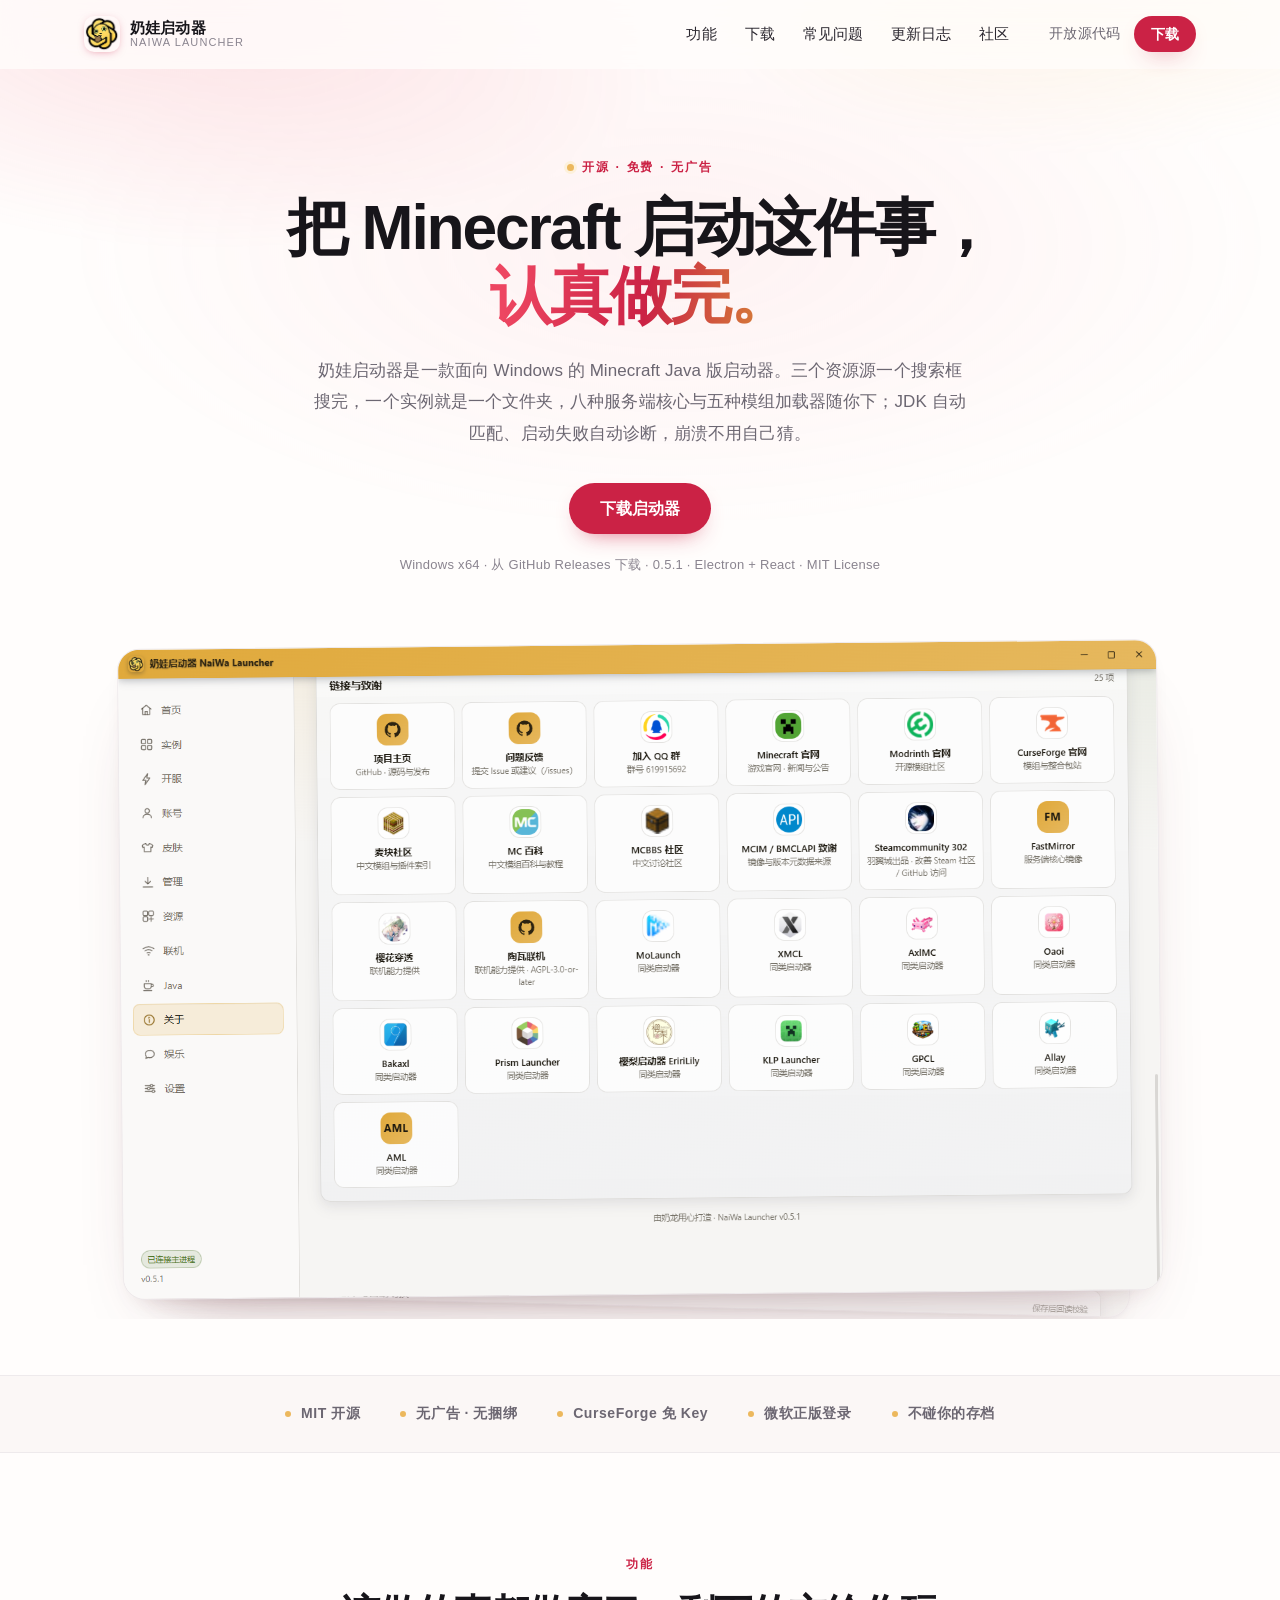
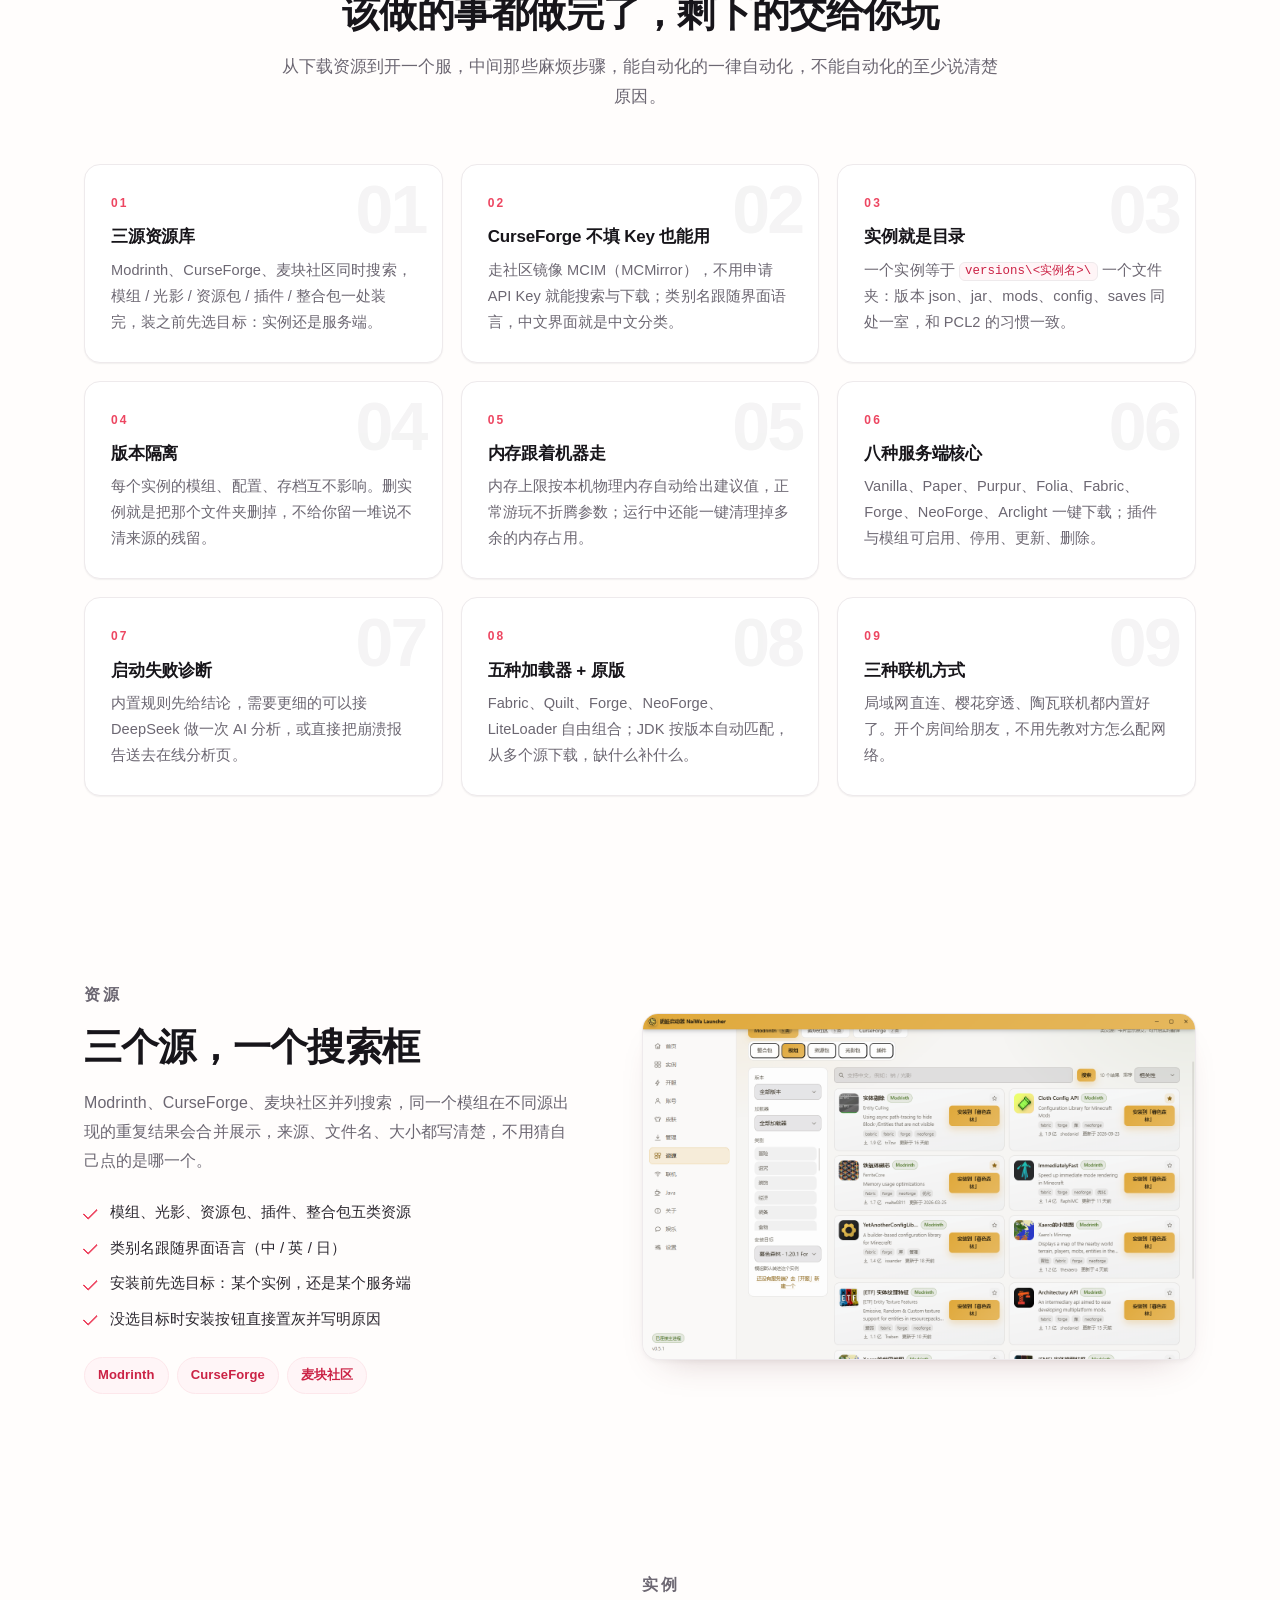
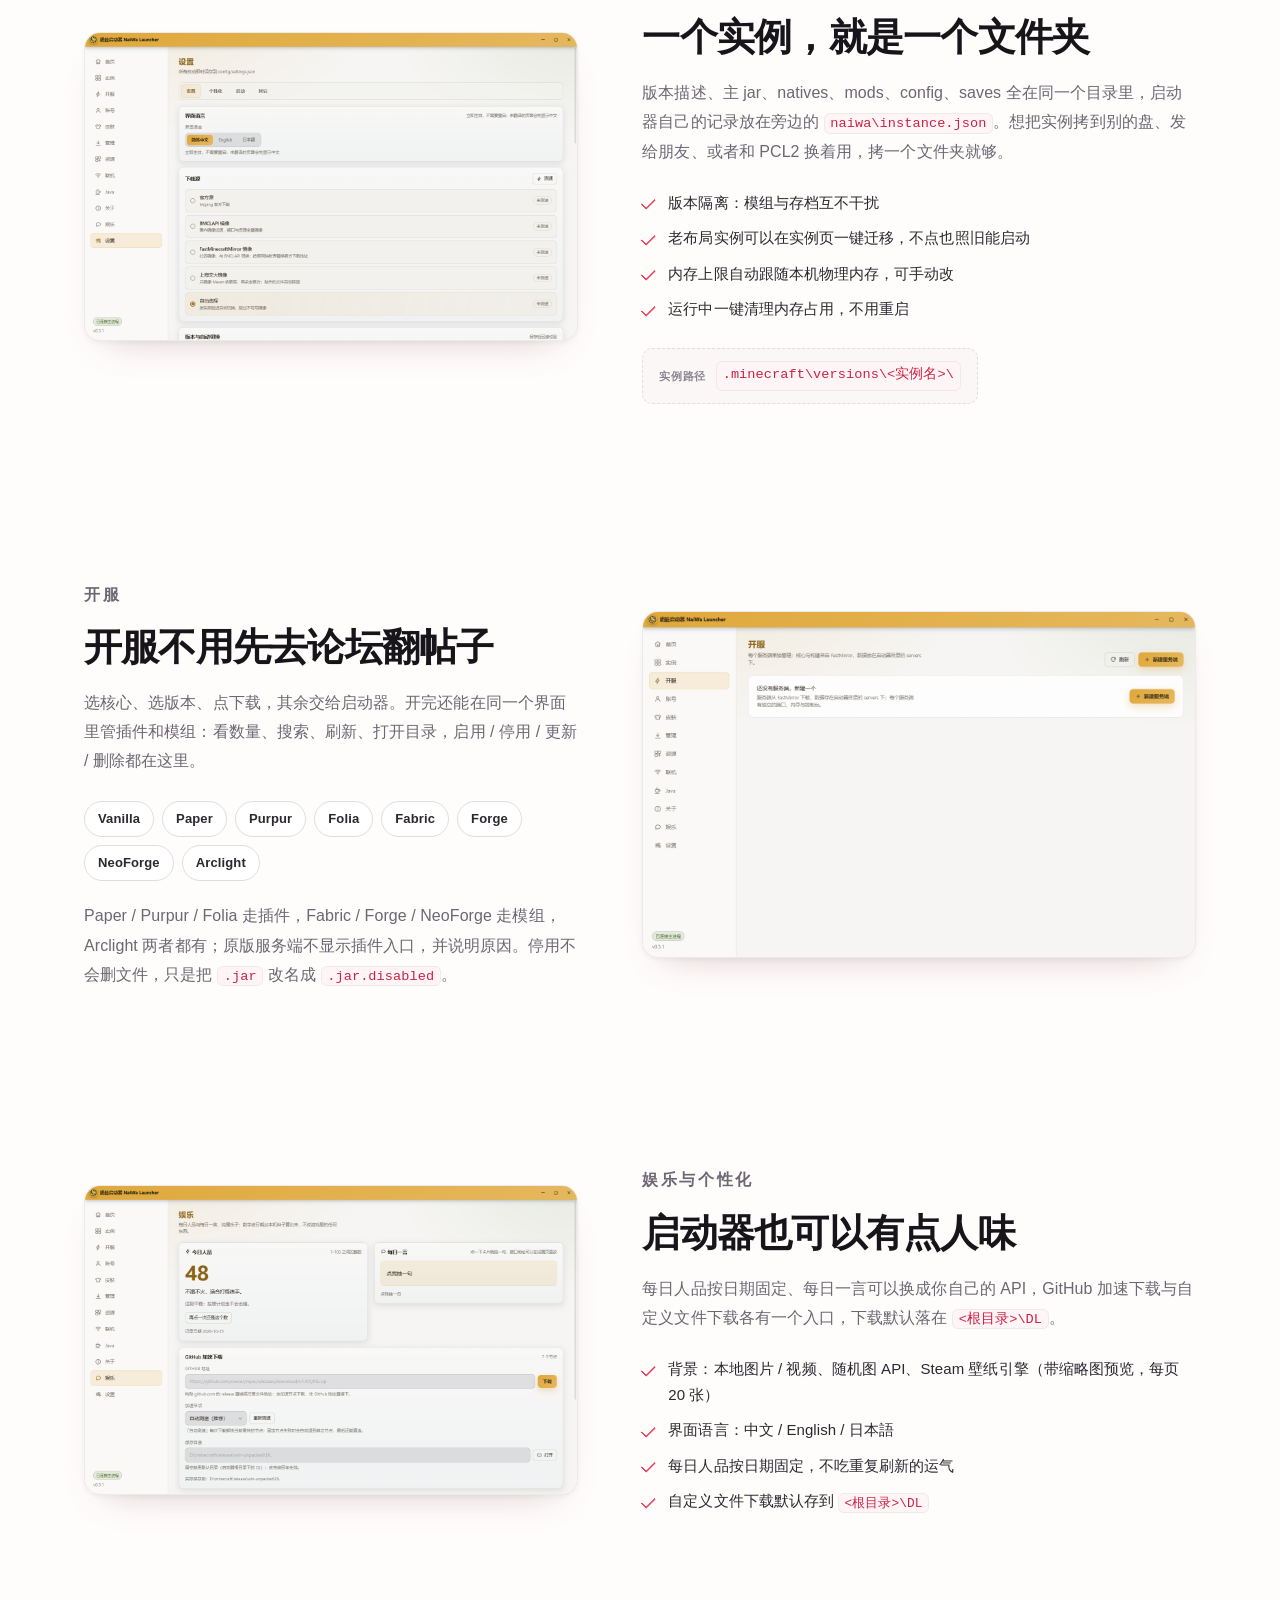
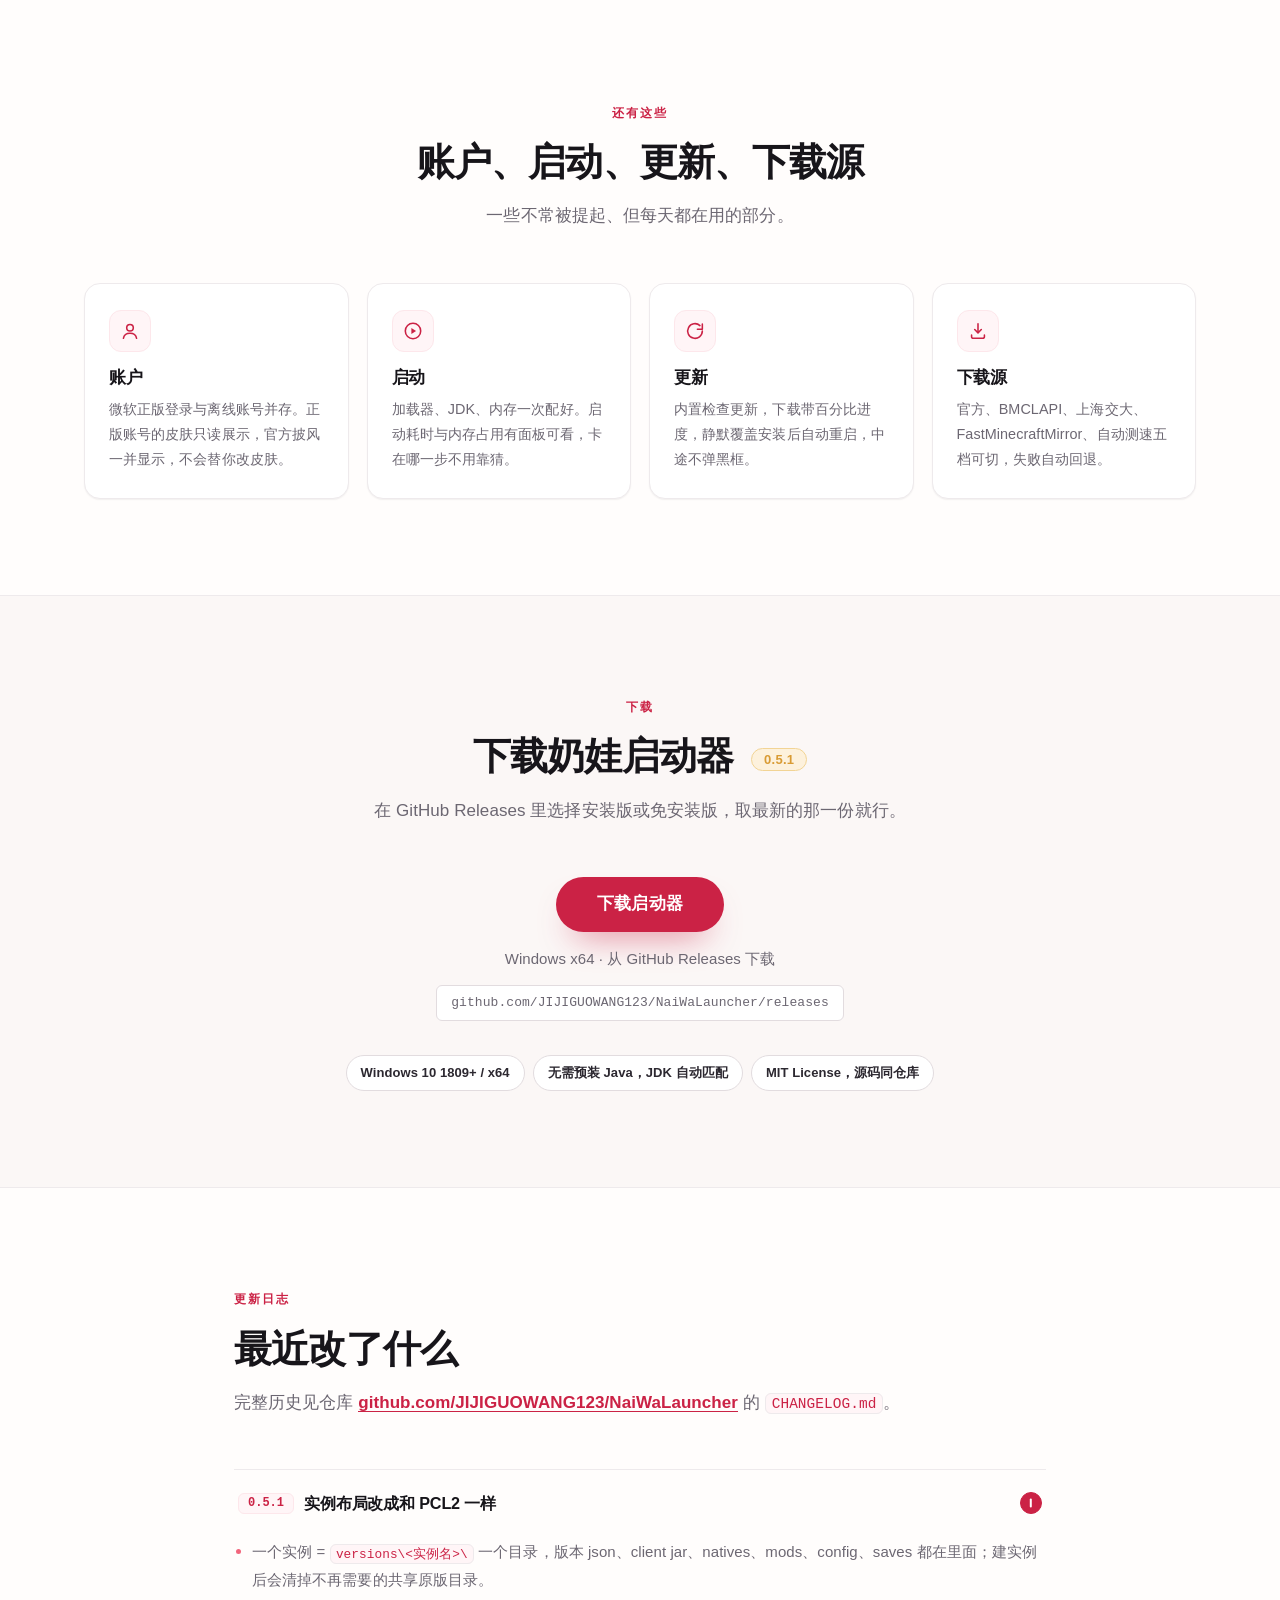
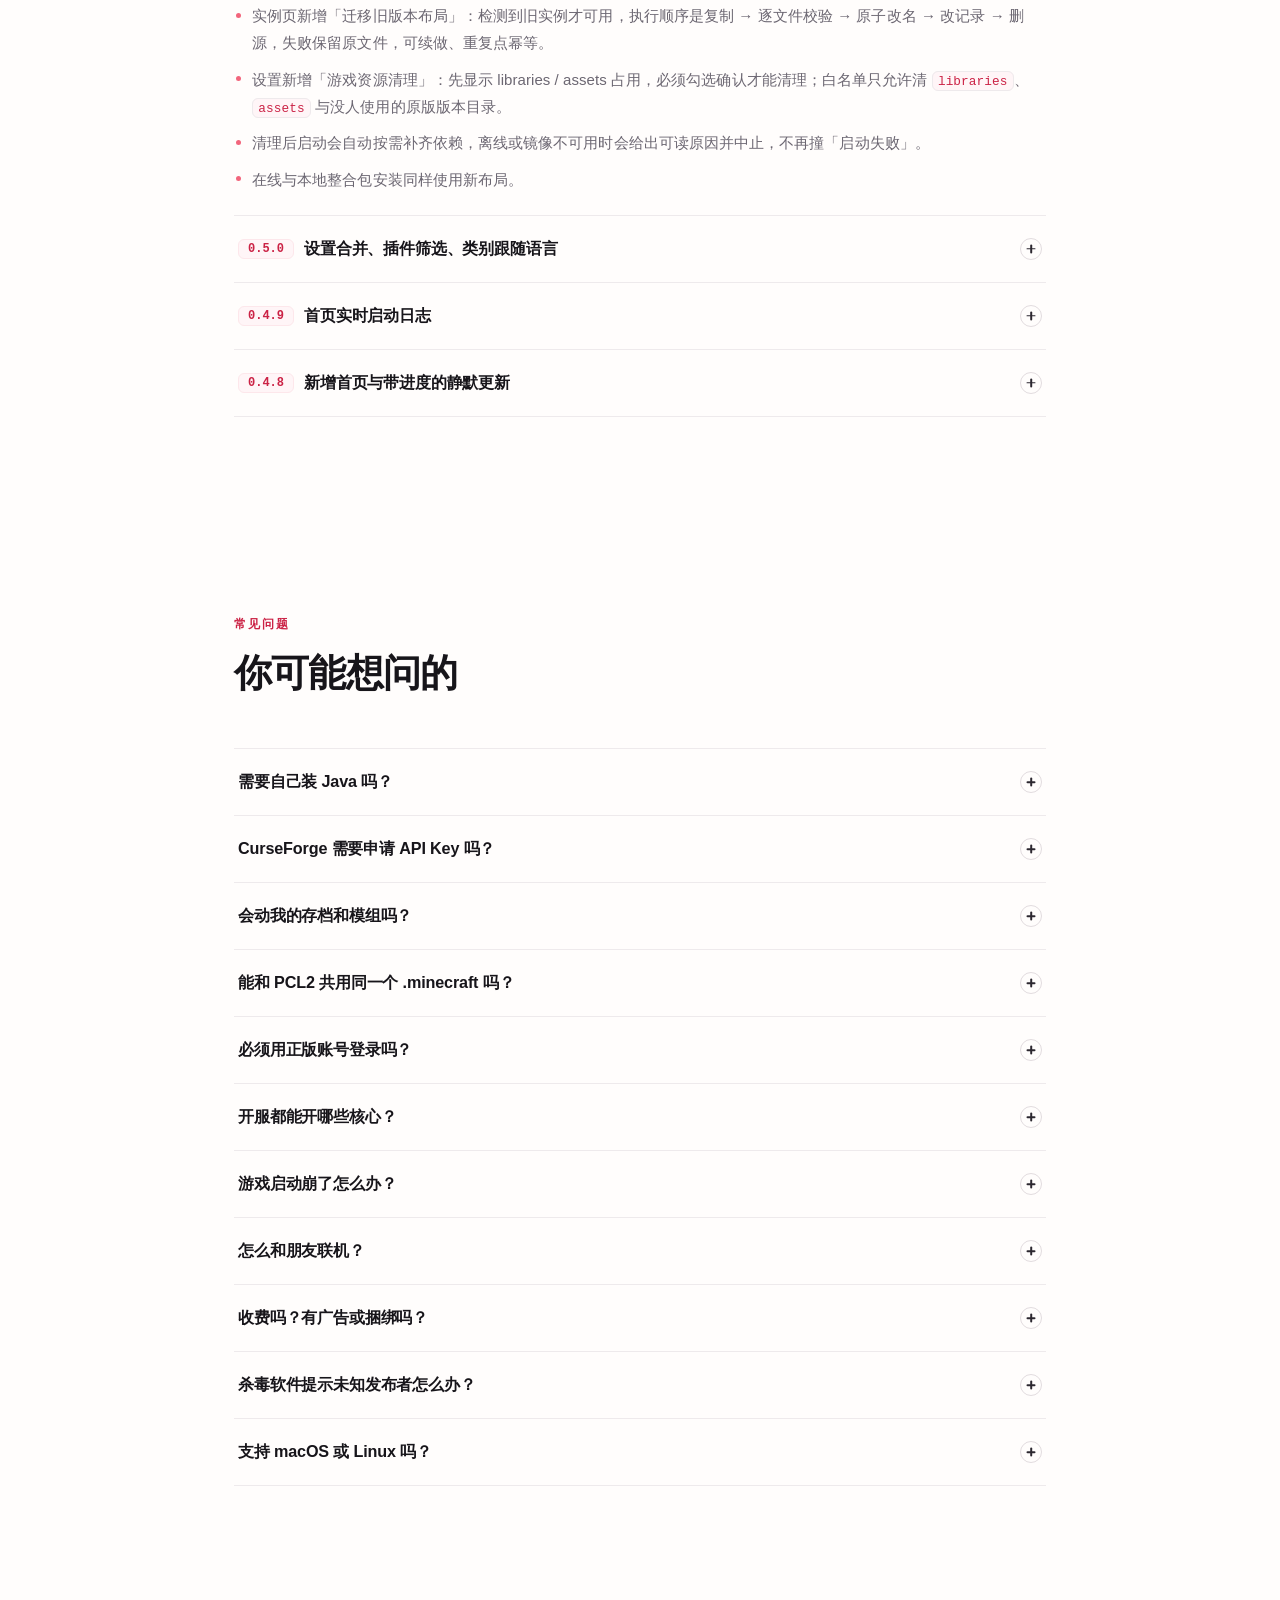
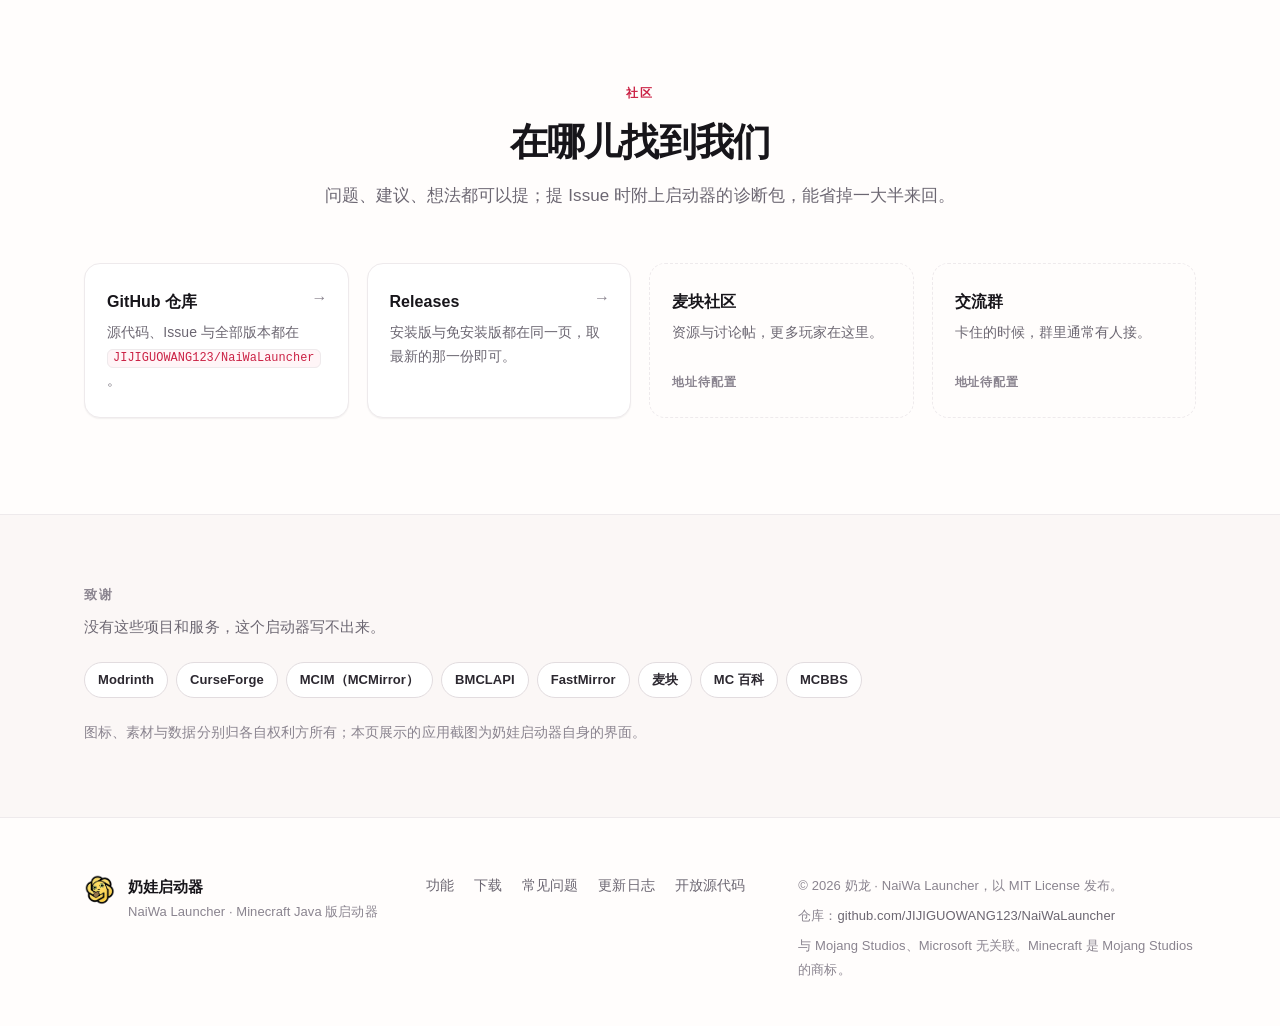
==== index.html @ df64f3d7 "0.1" ====
<!DOCTYPE html>
<html lang="zh-CN">
<head>
<meta charset="utf-8" />
<meta name="viewport" content="width=device-width, initial-scale=1" />
<title>奶娃启动器 NaiWa Launcher — 免费开源的 Minecraft Java 版启动器</title>
<meta name="description" content="奶娃启动器（NaiWa Launcher）是一款免费、开源、无广告的 Windows Minecraft Java 版启动器：Modrinth / CurseForge / 麦块三源资源、实例即目录、八种服务端核心、五种模组加载器、JDK 自动匹配与启动失败诊断。" />
<meta name="author" content="奶龙" />
<meta name="theme-color" content="#ed4661" />
<meta name="color-scheme" content="light dark" />
<!-- 内容安全策略：本站不发外部请求。若启用 Google Fonts 那一行，需把 fonts.googleapis.com / fonts.gstatic.com 加进 style-src 与 font-src。 -->
<meta http-equiv="Content-Security-Policy" content="default-src 'self'; base-uri 'none'; img-src 'self' data:; style-src 'self' 'unsafe-inline'; script-src 'self'; font-src 'self'; connect-src 'self'; form-action 'none'" />
<link rel="icon" type="image/png" href="assets/img/logo.png" />
<link rel="apple-touch-icon" href="assets/img/logo.png" />

<meta property="og:type" content="website" />
<meta property="og:locale" content="zh_CN" />
<meta property="og:site_name" content="奶娃启动器 NaiWa Launcher" />
<meta property="og:title" content="奶娃启动器 NaiWa Launcher — 免费开源的 Minecraft Java 版启动器" />
<meta property="og:description" content="三源资源库、实例即目录、八种服务端核心、五种模组加载器、JDK 自动匹配与启动失败诊断。免费、开源、无广告。" />
<meta property="og:image" content="assets/img/home.png" />
<meta property="og:image:width" content="1440" />
<meta property="og:image:height" content="900" />
<meta property="og:image:alt" content="奶娃启动器首页截图" />
<meta name="twitter:card" content="summary_large_image" />
<meta name="twitter:title" content="奶娃启动器 NaiWa Launcher" />
<meta name="twitter:description" content="免费、开源、无广告的 Minecraft Java 版启动器。" />
<meta name="twitter:image" content="assets/img/home.png" />

<!-- 字体：默认走系统字体栈，离线也能正常显示。
     如果希望使用 Google Fonts 的 Inter，取消下面一行的注释即可（网络不通时会自动回退到系统栈）。 -->
<!-- <link rel="stylesheet" href="https://fonts.googleapis.com/css2?family=Inter:wght@400;500;600;700;800&display=swap" /> -->
<link rel="stylesheet" href="assets/css/style.css" />
</head>
<body>
<a class="skip-link" href="#main">跳到主要内容</a>

<header class="site-header" id="site-header">
  <div class="container header-inner">
    <a class="brand" href="#top" aria-label="奶娃启动器，回到页面顶部">
      <img class="brand-logo" src="assets/img/logo.png" alt="" width="36" height="36" />
      <span class="brand-name">奶娃启动器<em>NaiWa Launcher</em></span>
    </a>

    <nav class="nav" id="primary-nav" aria-label="主导航">
      <ul class="nav-list">
        <li><a href="#features">功能</a></li>
        <li><a href="#download">下载</a></li>
        <li><a href="#faq">常见问题</a></li>
        <li><a href="#changelog">更新日志</a></li>
        <li><a href="#community">社区</a></li>
      </ul>
      <div class="nav-actions">
        <a class="nav-source" data-dl="repo" data-dl-keep-label href="#" rel="noopener">开放源代码</a>
        <a class="btn btn-primary btn-sm" href="https://github.com/JIJIGUOWANG123/NaiWaLauncher/releases" target="_blank" rel="noopener noreferrer" data-dl="source" data-dl-text>下载</a>
      </div>
    </nav>

    <button class="nav-toggle" id="nav-toggle" type="button" aria-expanded="false" aria-controls="primary-nav" aria-label="打开菜单">
      <span class="nav-toggle-bar" aria-hidden="true"></span>
      <span class="nav-toggle-bar" aria-hidden="true"></span>
      <span class="nav-toggle-bar" aria-hidden="true"></span>
    </button>
  </div>
</header>

<main id="main">
  <section class="hero" id="top">
    <div class="hero-glow" aria-hidden="true"></div>
    <div class="container hero-inner">
      <p class="eyebrow"><span class="dot" aria-hidden="true"></span>开源 · 免费 · 无广告</p>
      <h1>把 Minecraft 启动这件事，<br /><em>认真做完。</em></h1>
      <p class="lead">奶娃启动器是一款面向 Windows 的 Minecraft Java 版启动器。三个资源源一个搜索框搜完，一个实例就是一个文件夹，八种服务端核心与五种模组加载器随你下；JDK 自动匹配、启动失败自动诊断，崩溃不用自己猜。</p>
      <div class="hero-actions">
        <a class="btn btn-primary btn-lg" href="https://github.com/JIJIGUOWANG123/NaiWaLauncher/releases" target="_blank" rel="noopener noreferrer" data-dl="source" data-dl-text>下载启动器</a>
      </div>
      <p class="hero-meta">Windows x64 · 从 GitHub Releases 下载 · <span data-version>0.5.1</span> · Electron + React · MIT License</p>

      <div class="hero-shot">
        <div class="shot-stack">
          <img class="shot shot-back" src="assets/img/settings.png" alt="设置页预览：下载源、内存与 JDK 配置" width="1440" height="900" decoding="async" />
          <img class="shot shot-front" src="assets/img/home.png" alt="奶娃启动器首页：实例卡片、开始游戏按钮、最近游玩、实时启动日志与三张统计卡" width="1440" height="900" fetchpriority="high" decoding="async" />
        </div>
      </div>
    </div>
  </section>

  <section class="strip" aria-label="产品要点">
    <ul class="container strip-list">
      <li>MIT 开源</li>
      <li>无广告 · 无捆绑</li>
      <li>CurseForge 免 Key</li>
      <li>微软正版登录</li>
      <li>不碰你的存档</li>
    </ul>
  </section>

  <section class="section" id="features">
    <div class="container">
      <header class="section-head">
        <p class="eyebrow">功能</p>
        <h2>该做的事都做完了，剩下的交给你玩</h2>
        <p class="section-lead">从下载资源到开一个服，中间那些麻烦步骤，能自动化的一律自动化，不能自动化的至少说清楚原因。</p>
      </header>

      <div class="fgrid">
        <article class="fcard reveal" data-n="01">
          <span class="fcard-num">01</span>
          <h3>三源资源库</h3>
          <p>Modrinth、CurseForge、麦块社区同时搜索，模组 / 光影 / 资源包 / 插件 / 整合包一处装完，装之前先选目标：实例还是服务端。</p>
        </article>
        <article class="fcard reveal" data-n="02" style="--d:60ms">
          <span class="fcard-num">02</span>
          <h3>CurseForge 不填 Key 也能用</h3>
          <p>走社区镜像 MCIM（MCMirror），不用申请 API Key 就能搜索与下载；类别名跟随界面语言，中文界面就是中文分类。</p>
        </article>
        <article class="fcard reveal" data-n="03" style="--d:120ms">
          <span class="fcard-num">03</span>
          <h3>实例就是目录</h3>
          <p>一个实例等于 <code>versions\&lt;实例名&gt;\</code> 一个文件夹：版本 json、jar、mods、config、saves 同处一室，和 PCL2 的习惯一致。</p>
        </article>
        <article class="fcard reveal" data-n="04">
          <span class="fcard-num">04</span>
          <h3>版本隔离</h3>
          <p>每个实例的模组、配置、存档互不影响。删实例就是把那个文件夹删掉，不给你留一堆说不清来源的残留。</p>
        </article>
        <article class="fcard reveal" data-n="05" style="--d:60ms">
          <span class="fcard-num">05</span>
          <h3>内存跟着机器走</h3>
          <p>内存上限按本机物理内存自动给出建议值，正常游玩不折腾参数；运行中还能一键清理掉多余的内存占用。</p>
        </article>
        <article class="fcard reveal" data-n="06" style="--d:120ms">
          <span class="fcard-num">06</span>
          <h3>八种服务端核心</h3>
          <p>Vanilla、Paper、Purpur、Folia、Fabric、Forge、NeoForge、Arclight 一键下载；插件与模组可启用、停用、更新、删除。</p>
        </article>
        <article class="fcard reveal" data-n="07">
          <span class="fcard-num">07</span>
          <h3>启动失败诊断</h3>
          <p>内置规则先给结论，需要更细的可以接 DeepSeek 做一次 AI 分析，或直接把崩溃报告送去在线分析页。</p>
        </article>
        <article class="fcard reveal" data-n="08" style="--d:60ms">
          <span class="fcard-num">08</span>
          <h3>五种加载器 + 原版</h3>
          <p>Fabric、Quilt、Forge、NeoForge、LiteLoader 自由组合；JDK 按版本自动匹配，从多个源下载，缺什么补什么。</p>
        </article>
        <article class="fcard reveal" data-n="09" style="--d:120ms">
          <span class="fcard-num">09</span>
          <h3>三种联机方式</h3>
          <p>局域网直连、樱花穿透、陶瓦联机都内置好了。开个房间给朋友，不用先教对方怎么配网络。</p>
        </article>
      </div>
    </div>
  </section>

  <section class="section split" id="resources">
    <div class="container split-inner">
      <div class="split-text reveal">
        <p class="eyebrow">资源</p>
        <h2>三个源，一个搜索框</h2>
        <p>Modrinth、CurseForge、麦块社区并列搜索，同一个模组在不同源出现的重复结果会合并展示，来源、文件名、大小都写清楚，不用猜自己点的是哪一个。</p>
        <ul class="ticks">
          <li>模组、光影、资源包、插件、整合包五类资源</li>
          <li>类别名跟随界面语言（中 / 英 / 日）</li>
          <li>安装前先选目标：某个实例，还是某个服务端</li>
          <li>没选目标时安装按钮直接置灰并写明原因</li>
        </ul>
        <ul class="chips">
          <li>Modrinth</li>
          <li>CurseForge</li>
          <li>麦块社区</li>
        </ul>
      </div>
      <figure class="split-shot reveal">
        <img src="assets/img/resources.png" alt="资源页：模组搜索框、筛选项与资源卡片列表" width="1440" height="900" loading="lazy" decoding="async" />
      </figure>
    </div>
  </section>

  <section class="section split split--flip" id="instances">
    <div class="container split-inner">
      <div class="split-text reveal">
        <p class="eyebrow">实例</p>
        <h2>一个实例，就是一个文件夹</h2>
        <p>版本描述、主 jar、natives、mods、config、saves 全在同一个目录里，启动器自己的记录放在旁边的 <code>naiwa\instance.json</code>。想把实例拷到别的盘、发给朋友、或者和 PCL2 换着用，拷一个文件夹就够。</p>
        <ul class="ticks">
          <li>版本隔离：模组与存档互不干扰</li>
          <li>老布局实例可以在实例页一键迁移，不点也照旧能启动</li>
          <li>内存上限自动跟随本机物理内存，可手动改</li>
          <li>运行中一键清理内存占用，不用重启</li>
        </ul>
        <p class="path-hint"><span>实例路径</span><code>.minecraft\versions\&lt;实例名&gt;\</code></p>
      </div>
      <figure class="split-shot reveal">
        <img src="assets/img/settings.png" alt="设置页：下载源选择、内存上限、JDK 与启动参数" width="1440" height="900" loading="lazy" decoding="async" />
      </figure>
    </div>
  </section>

  <section class="section split" id="servers">
    <div class="container split-inner">
      <div class="split-text reveal">
        <p class="eyebrow">开服</p>
        <h2>开服不用先去论坛翻帖子</h2>
        <p>选核心、选版本、点下载，其余交给启动器。开完还能在同一个界面里管插件和模组：看数量、搜索、刷新、打开目录，启用 / 停用 / 更新 / 删除都在这里。</p>
        <ul class="cores">
          <li>Vanilla</li>
          <li>Paper</li>
          <li>Purpur</li>
          <li>Folia</li>
          <li>Fabric</li>
          <li>Forge</li>
          <li>NeoForge</li>
          <li>Arclight</li>
        </ul>
        <p class="fineprint">Paper / Purpur / Folia 走插件，Fabric / Forge / NeoForge 走模组，Arclight 两者都有；原版服务端不显示插件入口，并说明原因。停用不会删文件，只是把 <code>.jar</code> 改名成 <code>.jar.disabled</code>。</p>
      </div>
      <figure class="split-shot reveal">
        <img src="assets/img/servers.png" alt="开服页：服务端卡片，含核心、版本与启动按钮" width="1440" height="900" loading="lazy" decoding="async" />
      </figure>
    </div>
  </section>

  <section class="section split split--flip" id="fun">
    <div class="container split-inner">
      <div class="split-text reveal">
        <p class="eyebrow">娱乐与个性化</p>
        <h2>启动器也可以有点人味</h2>
        <p>每日人品按日期固定、每日一言可以换成你自己的 API，GitHub 加速下载与自定义文件下载各有一个入口，下载默认落在 <code>&lt;根目录&gt;\DL</code>。</p>
        <ul class="ticks">
          <li>背景：本地图片 / 视频、随机图 API、Steam 壁纸引擎（带缩略图预览，每页 20 张）</li>
          <li>界面语言：中文 / English / 日本語</li>
          <li>每日人品按日期固定，不吃重复刷新的运气</li>
          <li>自定义文件下载默认存到 <code>&lt;根目录&gt;\DL</code></li>
        </ul>
      </div>
      <figure class="split-shot reveal">
        <img src="assets/img/fun.png" alt="娱乐页：每日人品、每日一言、GitHub 加速下载与自定义文件下载" width="1440" height="900" loading="lazy" decoding="async" />
      </figure>
    </div>
  </section>

  <section class="section" id="launch">
    <div class="container">
      <header class="section-head">
        <p class="eyebrow">还有这些</p>
        <h2>账户、启动、更新、下载源</h2>
        <p class="section-lead">一些不常被提起、但每天都在用的部分。</p>
      </header>
      <div class="cg">
        <article class="ccard reveal">
          <span class="ccard-icon" aria-hidden="true">
            <svg viewBox="0 0 24 24" width="22" height="22" fill="none" stroke="currentColor" stroke-width="1.7" stroke-linecap="round" stroke-linejoin="round" focusable="false">
              <circle cx="12" cy="8.5" r="3.6" /><path d="M4.8 20c.6-3.6 3.6-5.6 7.2-5.6s6.6 2 7.2 5.6" />
            </svg>
          </span>
          <h3>账户</h3>
          <p>微软正版登录与离线账号并存。正版账号的皮肤只读展示，官方披风一并显示，不会替你改皮肤。</p>
        </article>
        <article class="ccard reveal" style="--d:60ms">
          <span class="ccard-icon" aria-hidden="true">
            <svg viewBox="0 0 24 24" width="22" height="22" fill="none" stroke="currentColor" stroke-width="1.7" stroke-linecap="round" stroke-linejoin="round" focusable="false">
              <circle cx="12" cy="12" r="8.4" /><path d="M10.2 8.8 15.4 12l-5.2 3.2z" fill="currentColor" stroke="none" />
            </svg>
          </span>
          <h3>启动</h3>
          <p>加载器、JDK、内存一次配好。启动耗时与内存占用有面板可看，卡在哪一步不用靠猜。</p>
        </article>
        <article class="ccard reveal" style="--d:120ms">
          <span class="ccard-icon" aria-hidden="true">
            <svg viewBox="0 0 24 24" width="22" height="22" fill="none" stroke="currentColor" stroke-width="1.7" stroke-linecap="round" stroke-linejoin="round" focusable="false">
              <path d="M20 12a8 8 0 1 1-2.6-5.9" /><path d="M20 4.5V10h-5.4" />
            </svg>
          </span>
          <h3>更新</h3>
          <p>内置检查更新，下载带百分比进度，静默覆盖安装后自动重启，中途不弹黑框。</p>
        </article>
        <article class="ccard reveal" style="--d:180ms">
          <span class="ccard-icon" aria-hidden="true">
            <svg viewBox="0 0 24 24" width="22" height="22" fill="none" stroke="currentColor" stroke-width="1.7" stroke-linecap="round" stroke-linejoin="round" focusable="false">
              <path d="M12 4v9" /><path d="M8.4 10.4 12 14l3.6-3.6" /><path d="M5 16.5v1.8A1.7 1.7 0 0 0 6.7 20h10.6a1.7 1.7 0 0 0 1.7-1.7v-1.8" />
            </svg>
          </span>
          <h3>下载源</h3>
          <p>官方、BMCLAPI、上海交大、FastMinecraftMirror、自动测速五档可切，失败自动回退。</p>
        </article>
      </div>
    </div>
  </section>

  <section class="section download" id="download">
    <div class="container">
      <header class="section-head">
        <p class="eyebrow">下载</p>
        <h2>下载奶娃启动器 <span class="ver-pill" data-version>0.5.1</span></h2>
        <p class="section-lead">在 GitHub Releases 里选择安装版或免安装版，取最新的那一份就行。</p>
      </header>

      <div class="dlcta reveal">
        <a class="btn btn-primary btn-lg" href="https://github.com/JIJIGUOWANG123/NaiWaLauncher/releases" target="_blank" rel="noopener noreferrer" data-dl="source" data-dl-text>下载启动器</a>
        <p class="dlcta-note">Windows x64 · 从 GitHub Releases 下载</p>
        <p class="dlcta-url"><code>github.com/JIJIGUOWANG123/NaiWaLauncher/releases</code></p>
      </div>

      <ul class="req-chips">
        <li>Windows 10 1809+ / x64</li>
        <li>无需预装 Java，JDK 自动匹配</li>
        <li>MIT License，源码同仓库</li>
      </ul>
    </div>
  </section>

  <section class="section" id="changelog">
    <div class="container container--narrow">
      <header class="section-head section-head--left">
        <p class="eyebrow">更新日志</p>
        <h2>最近改了什么</h2>
        <p class="section-lead">完整历史见仓库 <a class="inline-link" data-dl="repo" data-dl-keep-label href="#">github.com/JIJIGUOWANG123/NaiWaLauncher</a> 的 <code>CHANGELOG.md</code>。</p>
      </header>

      <div class="accordion" data-accordion>
        <div class="acc-item is-open">
          <h3 class="acc-head">
            <button class="acc-btn" type="button" id="cl-b1" aria-expanded="true" aria-controls="cl-p1">
              <span class="acc-title"><span class="ver-tag">0.5.1</span>实例布局改成和 PCL2 一样</span>
              <span class="acc-icon" aria-hidden="true"></span>
            </button>
          </h3>
          <div class="acc-panel" id="cl-p1" role="region" aria-labelledby="cl-b1">
            <div class="acc-body">
              <ul>
                <li>一个实例 = <code>versions\&lt;实例名&gt;\</code> 一个目录，版本 json、client jar、natives、mods、config、saves 都在里面；建实例后会清掉不再需要的共享原版目录。</li>
                <li>实例页新增「迁移旧版本布局」：检测到旧实例才可用，执行顺序是复制 → 逐文件校验 → 原子改名 → 改记录 → 删源，失败保留原文件，可续做、重复点幂等。</li>
                <li>设置新增「游戏资源清理」：先显示 libraries / assets 占用，必须勾选确认才能清理；白名单只允许清 <code>libraries</code>、<code>assets</code> 与没人使用的原版版本目录。</li>
                <li>清理后启动会自动按需补齐依赖，离线或镜像不可用时会给出可读原因并中止，不再撞「启动失败」。</li>
                <li>在线与本地整合包安装同样使用新布局。</li>
              </ul>
            </div>
          </div>
        </div>

        <div class="acc-item">
          <h3 class="acc-head">
            <button class="acc-btn" type="button" id="cl-b2" aria-expanded="false" aria-controls="cl-p2">
              <span class="acc-title"><span class="ver-tag">0.5.0</span>设置合并、插件筛选、类别跟随语言</span>
              <span class="acc-icon" aria-hidden="true"></span>
            </button>
          </h3>
          <div class="acc-panel" id="cl-p2" role="region" aria-labelledby="cl-b2">
            <div class="acc-body">
              <ul>
                <li>「个性化」「启动」「其它」三个页面并入「设置」，用标签切换；侧栏只留一个「设置」并放到最下面。</li>
                <li>插件类型新增加载器筛选（Paper / Spigot / Bukkit / Folia / Purpur / Sponge）与 19 项插件类别多选。</li>
                <li>所有资源的类别名跟随界面语言显示（中 / 英 / 日），未收录的类别显示原名。</li>
                <li>详情页没选安装目标时，安装按钮直接置灰并写明原因，不必点了才提示。</li>
                <li>下载源新增 FastMinecraftMirror，自动模式在 BMCLAPI 与它之间取更快的，失败回退官方。</li>
              </ul>
            </div>
          </div>
        </div>

        <div class="acc-item">
          <h3 class="acc-head">
            <button class="acc-btn" type="button" id="cl-b3" aria-expanded="false" aria-controls="cl-p3">
              <span class="acc-title"><span class="ver-tag">0.4.9</span>首页实时启动日志</span>
              <span class="acc-icon" aria-hidden="true"></span>
            </button>
          </h3>
          <div class="acc-panel" id="cl-p3" role="region" aria-labelledby="cl-b3">
            <div class="acc-body">
              <ul>
                <li>首页新增启动日志面板：点「开始游戏」后实时显示该实例的输出，最多保留最近 200 行，自动跟随到底，可清空、可关掉跟随。</li>
                <li>「最近游玩」改成翻页控件，每页 10 个、固定两行五列，窄窗口只会让卡片变窄，不会折成 4+3。</li>
                <li>切换实例时日志自动切换，不会串台。</li>
              </ul>
            </div>
          </div>
        </div>

        <div class="acc-item">
          <h3 class="acc-head">
            <button class="acc-btn" type="button" id="cl-b4" aria-expanded="false" aria-controls="cl-p4">
              <span class="acc-title"><span class="ver-tag">0.4.8</span>新增首页与带进度的静默更新</span>
              <span class="acc-icon" aria-hidden="true"></span>
            </button>
          </h3>
          <div class="acc-panel" id="cl-p4" role="region" aria-labelledby="cl-b4">
            <div class="acc-body">
              <ul>
                <li>启动器默认落在首页：实例大卡片 + 开始游戏、最近游玩、三张统计卡（启动用时 / 内存 / 下载源）。</li>
                <li>启动按钮统一到首页，实例页不再重复放启动入口。</li>
                <li>检查更新会显示下载进度（百分比 + 已下载 / 总大小 + 进度条），静默覆盖安装后自动重启。</li>
              </ul>
            </div>
          </div>
        </div>
      </div>
    </div>
  </section>

  <section class="section" id="faq">
    <div class="container container--narrow">
      <header class="section-head section-head--left">
        <p class="eyebrow">常见问题</p>
        <h2>你可能想问的</h2>
      </header>

      <div class="accordion" data-accordion>
        <div class="acc-item">
          <h3 class="acc-head">
            <button class="acc-btn" type="button" id="fq-b1" aria-expanded="false" aria-controls="fq-p1">
              <span class="acc-title">需要自己装 Java 吗？</span>
              <span class="acc-icon" aria-hidden="true"></span>
            </button>
          </h3>
          <div class="acc-panel" id="fq-p1" role="region" aria-labelledby="fq-b1">
            <div class="acc-body"><p>不用。启动器按所选版本自动匹配对应的 JDK，并从多个源下载；换版本时也不需要手动折腾环境变量。</p></div>
          </div>
        </div>

        <div class="acc-item">
          <h3 class="acc-head">
            <button class="acc-btn" type="button" id="fq-b2" aria-expanded="false" aria-controls="fq-p2">
              <span class="acc-title">CurseForge 需要申请 API Key 吗？</span>
              <span class="acc-icon" aria-hidden="true"></span>
            </button>
          </h3>
          <div class="acc-panel" id="fq-p2" role="region" aria-labelledby="fq-b2">
            <div class="acc-body"><p>不需要。CurseForge 的内容通过社区镜像 MCIM（MCMirror）访问，不填 Key 也能搜索与下载。镜像偶尔会比官方慢一点，遇到 404 换一个源或稍后再试即可。</p></div>
          </div>
        </div>

        <div class="acc-item">
          <h3 class="acc-head">
            <button class="acc-btn" type="button" id="fq-b3" aria-expanded="false" aria-controls="fq-p3">
              <span class="acc-title">会动我的存档和模组吗？</span>
              <span class="acc-icon" aria-hidden="true"></span>
            </button>
          </h3>
          <div class="acc-panel" id="fq-p3" role="region" aria-labelledby="fq-b3">
            <div class="acc-body"><p>不会。存档、配置、模组都在实例自己的目录里，删除实例只删那个目录。「游戏资源清理」只清 <code>libraries</code>、<code>assets</code> 和没人使用的原版版本目录，实例目录、启动器配置、<code>servers</code>、<code>skins</code>、<code>DL</code> 一律不碰。</p></div>
          </div>
        </div>

        <div class="acc-item">
          <h3 class="acc-head">
            <button class="acc-btn" type="button" id="fq-b4" aria-expanded="false" aria-controls="fq-p4">
              <span class="acc-title">能和 PCL2 共用同一个 .minecraft 吗？</span>
              <span class="acc-icon" aria-hidden="true"></span>
            </button>
          </h3>
          <div class="acc-panel" id="fq-p4" role="region" aria-labelledby="fq-b4">
            <div class="acc-body"><p>可以。实例布局和 PCL2 一致，都是 <code>versions\&lt;实例名&gt;\</code> 一个目录。早期版本的实例在实例页点「迁移旧版本布局」即可换成新布局；不点也照旧能启动，启动器不会偷偷搬文件。</p></div>
          </div>
        </div>

        <div class="acc-item">
          <h3 class="acc-head">
            <button class="acc-btn" type="button" id="fq-b5" aria-expanded="false" aria-controls="fq-p5">
              <span class="acc-title">必须用正版账号登录吗？</span>
              <span class="acc-icon" aria-hidden="true"></span>
            </button>
          </h3>
          <div class="acc-panel" id="fq-p5" role="region" aria-labelledby="fq-b5">
            <div class="acc-body"><p>不一定。支持微软正版登录，也支持离线账号。登录正版后可以只读查看自己的皮肤与官方披风，启动器不会修改它们。</p></div>
          </div>
        </div>

        <div class="acc-item">
          <h3 class="acc-head">
            <button class="acc-btn" type="button" id="fq-b6" aria-expanded="false" aria-controls="fq-p6">
              <span class="acc-title">开服都能开哪些核心？</span>
              <span class="acc-icon" aria-hidden="true"></span>
            </button>
          </h3>
          <div class="acc-panel" id="fq-p6" role="region" aria-labelledby="fq-b6">
            <div class="acc-body"><p>Vanilla、Paper、Purpur、Folia、Fabric、Forge、NeoForge、Arclight 八种。开完可以在同一个界面里管理插件或模组：启用、停用、更新、删除，停用只是改名成 <code>.jar.disabled</code>，重启服务端后生效。</p></div>
          </div>
        </div>

        <div class="acc-item">
          <h3 class="acc-head">
            <button class="acc-btn" type="button" id="fq-b7" aria-expanded="false" aria-controls="fq-p7">
              <span class="acc-title">游戏启动崩了怎么办？</span>
              <span class="acc-icon" aria-hidden="true"></span>
            </button>
          </h3>
          <div class="acc-panel" id="fq-p7" role="region" aria-labelledby="fq-b7">
            <div class="acc-body"><p>先看内置规则给出的诊断结论——多数问题（内存、JDK、模组冲突、版本不符）它都能直接指出来。想更细可以在设置里填一个 DeepSeek API Key，让 AI 分析崩溃日志末尾；AI 失败或没填 Key 会自动回退到内置诊断，不会打断启动。诊断弹窗里还有「在线分析崩溃报告」入口，注意它会把报告上传到第三方站点。</p></div>
          </div>
        </div>

        <div class="acc-item">
          <h3 class="acc-head">
            <button class="acc-btn" type="button" id="fq-b8" aria-expanded="false" aria-controls="fq-p8">
              <span class="acc-title">怎么和朋友联机？</span>
              <span class="acc-icon" aria-hidden="true"></span>
            </button>
          </h3>
          <div class="acc-panel" id="fq-p8" role="region" aria-labelledby="fq-b8">
            <div class="acc-body"><p>局域网直连、樱花穿透、陶瓦联机三种方式都在启动器里，按你们的网络情况选一个就行。同一局域网直接开房间最简单；跨网段建议用穿透。</p></div>
          </div>
        </div>

        <div class="acc-item">
          <h3 class="acc-head">
            <button class="acc-btn" type="button" id="fq-b9" aria-expanded="false" aria-controls="fq-p9">
              <span class="acc-title">收费吗？有广告或捆绑吗？</span>
              <span class="acc-icon" aria-hidden="true"></span>
            </button>
          </h3>
          <div class="acc-panel" id="fq-p9" role="region" aria-labelledby="fq-b9">
            <div class="acc-body"><p>完全免费，MIT 协议开源，没有广告、没有捆绑、没有「推荐安装」。源码就放在 GitHub 上，你可以自己编译一份。</p></div>
          </div>
        </div>

        <div class="acc-item">
          <h3 class="acc-head">
            <button class="acc-btn" type="button" id="fq-b10" aria-expanded="false" aria-controls="fq-p10">
              <span class="acc-title">杀毒软件提示未知发布者怎么办？</span>
              <span class="acc-icon" aria-hidden="true"></span>
            </button>
          </h3>
          <div class="acc-panel" id="fq-p10" role="region" aria-labelledby="fq-b10">
            <div class="acc-body"><p>安装包目前没有做代码签名，部分杀软会提示「未知发布者」，或对 Electron 自解压的行为报可疑。请只从本页或 GitHub Releases（github.com/JIJIGUOWANG123/NaiWaLauncher）下载，并核对文件名与大小；介意的话可以改用 Releases 里的免安装版。</p></div>
          </div>
        </div>

        <div class="acc-item">
          <h3 class="acc-head">
            <button class="acc-btn" type="button" id="fq-b11" aria-expanded="false" aria-controls="fq-p11">
              <span class="acc-title">支持 macOS 或 Linux 吗？</span>
              <span class="acc-icon" aria-hidden="true"></span>
            </button>
          </h3>
          <div class="acc-panel" id="fq-p11" role="region" aria-labelledby="fq-b11">
            <div class="acc-body"><p>目前只发布 Windows x64 构建。代码是 MIT 开源的，理论上可以自己改，但官方不提供其它平台的安装包，也不保证在其它平台上能跑通。</p></div>
          </div>
        </div>
      </div>
    </div>
  </section>

  <section class="section" id="community">
    <div class="container">
      <header class="section-head">
        <p class="eyebrow">社区</p>
        <h2>在哪儿找到我们</h2>
        <p class="section-lead">问题、建议、想法都可以提；提 Issue 时附上启动器的诊断包，能省掉一大半来回。</p>
      </header>

      <div class="links">
        <a class="linkcard reveal" data-dl="repo" data-dl-keep-label href="#" rel="noopener">
          <span class="linkcard-title">GitHub 仓库</span>
          <span class="linkcard-desc">源代码、Issue 与全部版本都在 <code>JIJIGUOWANG123/NaiWaLauncher</code>。</span>
          <span class="linkcard-go" aria-hidden="true">→</span>
        </a>
        <a class="linkcard reveal" style="--d:60ms" data-dl="source" data-dl-keep-label href="#" rel="noopener">
          <span class="linkcard-title">Releases</span>
          <span class="linkcard-desc">安装版与免安装版都在同一页，取最新的那一份即可。</span>
          <span class="linkcard-go" aria-hidden="true">→</span>
        </a>
        <div class="linkcard linkcard--pending reveal" style="--d:120ms">
          <span class="linkcard-title">麦块社区</span>
          <span class="linkcard-desc">资源与讨论帖，更多玩家在这里。</span>
          <span class="linkcard-tag">地址待配置</span>
        </div>
        <div class="linkcard linkcard--pending reveal" style="--d:180ms">
          <span class="linkcard-title">交流群</span>
          <span class="linkcard-desc">卡住的时候，群里通常有人接。</span>
          <span class="linkcard-tag">地址待配置</span>
        </div>
      </div>
    </div>
  </section>

  <section class="section credits">
    <div class="container">
      <h2 class="credits-title">致谢</h2>
      <p class="credits-lead">没有这些项目和服务，这个启动器写不出来。</p>
      <ul class="credits-list">
        <li>Modrinth</li>
        <li>CurseForge</li>
        <li>MCIM（MCMirror）</li>
        <li>BMCLAPI</li>
        <li>FastMirror</li>
        <li>麦块</li>
        <li>MC 百科</li>
        <li>MCBBS</li>
      </ul>
      <p class="fineprint">图标、素材与数据分别归各自权利方所有；本页展示的应用截图为奶娃启动器自身的界面。</p>
    </div>
  </section>
</main>

<footer class="site-footer">
  <div class="container footer-inner">
    <div class="footer-brand">
      <img src="assets/img/logo.png" alt="" width="32" height="32" loading="lazy" />
      <div>
        <strong>奶娃启动器</strong>
        <p>NaiWa Launcher · Minecraft Java 版启动器</p>
      </div>
    </div>
    <nav class="footer-nav" aria-label="页脚导航">
      <a href="#features">功能</a>
      <a href="https://github.com/JIJIGUOWANG123/NaiWaLauncher/releases" target="_blank" rel="noopener noreferrer">下载</a>
      <a href="#faq">常见问题</a>
      <a href="#changelog">更新日志</a>
      <a data-dl="repo" data-dl-keep-label href="#" rel="noopener">开放源代码</a>
    </nav>
    <div class="footer-legal">
      <p>© <span id="year">2026</span> 奶龙 · NaiWa Launcher，以 MIT License 发布。</p>
      <p class="footer-repo">仓库：<a data-dl="repo" data-dl-keep-label href="#">github.com/JIJIGUOWANG123/NaiWaLauncher</a></p>
      <p class="footer-disclaimer">与 Mojang Studios、Microsoft 无关联。Minecraft 是 Mojang Studios 的商标。</p>
    </div>
  </div>
</footer>

<script src="assets/js/main.js"></script>
</body>
</html>
---- assets/css/style.css ----
/* ==========================================================================
   奶娃启动器 · NaiWa Launcher — 官网样式表
   纯静态、无框架。配色参考浅色产品站：粉红/玫红主色 + 暖金点缀。
   ========================================================================== */

/* ---------- 1. 设计令牌 ---------- */
:root {
  --rose-700: #a81b38;
  --rose-600: #cb2245;
  --rose-500: #ed4661;
  --rose-400: #f2657c;
  --rose-100: #fde7eb;
  --rose-050: #fff5f7;

  --gold-600: #d99b34;
  --gold-500: #ecb85d;
  --gold-300: #f2d495;
  --gold-100: #fdf1dc;

  --ink: #17151a;
  --ink-soft: #2c2830;
  --muted: #6c6772;
  --muted-soft: #8a848f;

  --bg: #fffdfc;
  --bg-alt: #fbf7f6;
  --card: #ffffff;
  --line: #eeeaec;
  --line-strong: #e2dcdf;

  --radius-sm: 10px;
  --radius: 16px;
  --radius-lg: 22px;
  --radius-xl: 28px;

  --shadow-1: 0 1px 2px rgba(23, 21, 26, 0.04), 0 1px 1px rgba(23, 21, 26, 0.02);
  --shadow-2: 0 2px 4px rgba(23, 21, 26, 0.04), 0 18px 36px -22px rgba(96, 42, 52, 0.28);
  --shadow-3: 0 40px 80px -48px rgba(96, 42, 52, 0.42), 0 10px 24px -16px rgba(96, 42, 52, 0.22);

  --font: "Inter", "Inter var", -apple-system, BlinkMacSystemFont, "Segoe UI", "PingFang SC",
    "Hiragino Sans GB", "Microsoft YaHei", "Noto Sans SC", Roboto, Helvetica, Arial, sans-serif;
  --font-mono: ui-monospace, SFMono-Regular, "SF Mono", Menlo, Consolas, "Liberation Mono", monospace;

  --ease: cubic-bezier(0.22, 0.61, 0.36, 1);
  --header-h: 68px;
  --bg-blur: rgba(255, 253, 252, 0.82);
}

/* 深色偏好：可选项，浅色不受影响 */
@media (prefers-color-scheme: dark) {
  :root {
    --ink: #f4f1f3;
    --ink-soft: #ddd8dd;
    --muted: #a49fa8;
    --muted-soft: #8c8791;

    --bg: #131114;
    --bg-alt: #171519;
    --card: #1b181d;
    --line: #2a262c;
    --line-strong: #37323a;

    --rose-100: #3a1d25;
    --rose-050: #241419;
    --gold-100: #2c2418;

    --shadow-1: 0 1px 2px rgba(0, 0, 0, 0.5);
    --shadow-2: 0 2px 6px rgba(0, 0, 0, 0.45), 0 18px 36px -24px rgba(0, 0, 0, 0.8);
    --shadow-3: 0 40px 90px -50px rgba(0, 0, 0, 0.9);
    --bg-blur: rgba(19, 17, 20, 0.84);
  }
}

/* ---------- 2. 基础重置 ---------- */
*,
*::before,
*::after { box-sizing: border-box; }

html {
  scroll-behavior: smooth;
  scroll-padding-top: calc(var(--header-h) + 16px);
  -webkit-text-size-adjust: 100%;
}

body {
  margin: 0;
  background: var(--bg);
  color: var(--ink);
  font-family: var(--font);
  font-size: 16px;
  line-height: 1.7;
  letter-spacing: 0.004em;
  -webkit-font-smoothing: antialiased;
  -moz-osx-font-smoothing: grayscale;
  overflow-x: hidden;
}

[hidden] { display: none !important; }

img { max-width: 100%; height: auto; display: block; }

h1, h2, h3, h4 {
  margin: 0;
  font-weight: 750;
  line-height: 1.2;
  letter-spacing: -0.02em;
  color: var(--ink);
  text-wrap: balance;
}

h2 { font-size: clamp(1.6rem, 3.1vw, 2.35rem); }
h3 { font-size: 1.0625rem; font-weight: 700; letter-spacing: -0.01em; }

p { margin: 0; }

ul { margin: 0; padding: 0; list-style: none; }

a { color: inherit; text-decoration: none; }

code {
  font-family: var(--font-mono);
  font-size: 0.85em;
  padding: 0.12em 0.42em;
  border-radius: 6px;
  background: var(--rose-050);
  border: 1px solid var(--line);
  color: var(--rose-600);
  word-break: break-word;
}

button { font: inherit; color: inherit; }

:focus-visible {
  outline: 2px solid var(--rose-500);
  outline-offset: 3px;
  border-radius: 6px;
}

::selection { background: var(--rose-100); color: var(--rose-700); }

.skip-link {
  position: fixed;
  top: 8px;
  left: 50%;
  z-index: 200;
  transform: translateX(-50%);
  padding: 10px 18px;
  border-radius: 999px;
  background: var(--ink);
  color: var(--bg);
  font-size: 0.875rem;
  font-weight: 600;
  opacity: 0;
  pointer-events: none;
  transition: opacity 0.18s var(--ease);
}
.skip-link:focus-visible {
  opacity: 1;
  pointer-events: auto;
}

/* ---------- 3. 布局 ---------- */
.container {
  width: 100%;
  max-width: 1160px;
  margin-inline: auto;
  padding-inline: 24px;
}
.container--narrow { max-width: 860px; }

.section { padding-block: 96px; }

.section-head {
  max-width: 720px;
  margin: 0 auto 52px;
  text-align: center;
}
.section-head--left { margin-inline: 0; text-align: left; }

.section-lead {
  margin-top: 16px;
  color: var(--muted);
  font-size: 1.0625rem;
  line-height: 1.75;
}

.eyebrow {
  display: inline-flex;
  align-items: center;
  gap: 8px;
  margin-bottom: 16px;
  color: var(--rose-600);
  font-size: 0.78rem;
  font-weight: 700;
  letter-spacing: 0.16em;
  text-transform: uppercase;
}
.eyebrow .dot {
  width: 7px;
  height: 7px;
  border-radius: 50%;
  background: var(--gold-500);
  box-shadow: 0 0 0 3px var(--gold-100);
}

.fineprint {
  color: var(--muted-soft);
  font-size: 0.875rem;
  line-height: 1.75;
}

/* ---------- 4. 按钮 ---------- */
.btn {
  display: inline-flex;
  align-items: center;
  justify-content: center;
  gap: 8px;
  padding: 12px 22px;
  border: 1px solid transparent;
  border-radius: 999px;
  font-size: 0.9375rem;
  font-weight: 650;
  line-height: 1.2;
  letter-spacing: 0.01em;
  white-space: nowrap;
  cursor: pointer;
  transition: transform 0.18s var(--ease), background-color 0.18s var(--ease),
    box-shadow 0.18s var(--ease), border-color 0.18s var(--ease), color 0.18s var(--ease);
}
.btn:active { transform: translateY(1px) scale(0.995); }

.btn-sm { padding: 9px 16px; font-size: 0.875rem; }
.btn-lg { padding: 15px 30px; font-size: 1rem; }

.btn-primary {
  background: var(--rose-600);
  color: #fff;
  box-shadow: 0 10px 24px -14px rgba(203, 34, 69, 0.85);
}
.btn-primary:hover {
  background: var(--rose-700);
  box-shadow: 0 16px 32px -14px rgba(203, 34, 69, 0.7);
  transform: translateY(-1px);
}

.btn-ghost {
  background: var(--card);
  border-color: var(--line-strong);
  color: var(--ink);
  box-shadow: var(--shadow-1);
}
.btn-ghost:hover {
  border-color: var(--rose-400);
  color: var(--rose-600);
  transform: translateY(-1px);
}

.btn-outline {
  background: transparent;
  border-color: var(--line-strong);
  color: var(--ink-soft);
}
.btn-outline:hover { border-color: var(--ink); color: var(--ink); }

/* 未配置链接时的禁用态 */
.btn.is-off,
.btn.is-off:hover {
  background: var(--bg-alt);
  border-color: var(--line-strong);
  color: var(--muted-soft);
  box-shadow: none;
  cursor: not-allowed;
  transform: none;
}

.link-underline {
  display: inline-flex;
  align-items: center;
  gap: 6px;
  padding: 0;
  border: 0;
  background: none;
  color: var(--rose-600);
  font-weight: 600;
  cursor: pointer;
  box-shadow: inset 0 -1px 0 0 currentColor;
  transition: color 0.18s var(--ease);
}
.link-underline:hover { color: var(--rose-700); }

/* ---------- 5. 顶部导航 ---------- */
.site-header {
  position: fixed;
  inset: 0 0 auto 0;
  z-index: 60;
  background: var(--bg-blur);
  -webkit-backdrop-filter: saturate(180%) blur(14px);
  backdrop-filter: saturate(180%) blur(14px);
  border-bottom: 1px solid transparent;
  transition: border-color 0.25s var(--ease), box-shadow 0.25s var(--ease);
}
.site-header.is-stuck {
  border-bottom-color: var(--line);
  box-shadow: 0 1px 0 rgba(23, 21, 26, 0.02), 0 10px 30px -26px rgba(23, 21, 26, 0.5);
}

.header-inner {
  display: flex;
  align-items: center;
  gap: 20px;
  height: var(--header-h);
}

.brand {
  display: inline-flex;
  align-items: center;
  gap: 10px;
  flex: 0 0 auto;
}
.brand-logo {
  width: 36px;
  height: 36px;
  border-radius: 10px;
  object-fit: cover;
  box-shadow: 0 2px 8px -3px rgba(203, 34, 69, 0.5);
}
.brand-name {
  display: flex;
  flex-direction: column;
  font-size: 0.9375rem;
  font-weight: 750;
  letter-spacing: 0.01em;
  line-height: 1.15;
}
.brand-name em {
  font-style: normal;
  font-size: 0.6875rem;
  font-weight: 500;
  letter-spacing: 0.1em;
  text-transform: uppercase;
  color: var(--muted-soft);
}

.nav {
  display: flex;
  align-items: center;
  gap: 28px;
  margin-left: auto;
}
.nav-list {
  display: flex;
  align-items: center;
  gap: 4px;
}
.nav-list a {
  display: inline-block;
  padding: 8px 12px;
  border-radius: 999px;
  color: var(--ink-soft);
  font-size: 0.9125rem;
  font-weight: 550;
  transition: color 0.18s var(--ease), background-color 0.18s var(--ease);
}
.nav-list a:hover { color: var(--rose-600); background: var(--rose-050); }
.nav-list a.is-active { color: var(--rose-600); background: var(--rose-050); }

.nav-actions {
  display: flex;
  align-items: center;
  gap: 14px;
}
.nav-source {
  font-size: 0.875rem;
  font-weight: 550;
  color: var(--muted);
  transition: color 0.18s var(--ease);
}
.nav-source:hover { color: var(--rose-600); }
.nav-source.is-off { color: var(--muted-soft); cursor: not-allowed; }

.nav-toggle {
  display: none;
  width: 42px;
  height: 42px;
  margin-left: auto;
  padding: 0;
  border: 1px solid var(--line-strong);
  border-radius: 12px;
  background: var(--card);
  cursor: pointer;
  position: relative;
}
.nav-toggle-bar {
  position: absolute;
  left: 50%;
  width: 17px;
  height: 1.6px;
  border-radius: 2px;
  background: var(--ink);
  transform: translateX(-50%);
  transition: transform 0.24s var(--ease), opacity 0.16s var(--ease);
}
.nav-toggle-bar:nth-child(1) { top: 14px; }
.nav-toggle-bar:nth-child(2) { top: 20px; }
.nav-toggle-bar:nth-child(3) { top: 26px; }
.nav-toggle[aria-expanded="true"] .nav-toggle-bar:nth-child(1) { transform: translateX(-50%) translateY(6px) rotate(45deg); }
.nav-toggle[aria-expanded="true"] .nav-toggle-bar:nth-child(2) { opacity: 0; }
.nav-toggle[aria-expanded="true"] .nav-toggle-bar:nth-child(3) { transform: translateX(-50%) translateY(-6px) rotate(-45deg); }

/* ---------- 6. Hero ---------- */
.hero {
  position: relative;
  padding-top: calc(var(--header-h) + 84px);
  padding-bottom: 24px;
  overflow: hidden;
}
.hero-glow {
  position: absolute;
  inset: -200px -10% auto -10%;
  height: 720px;
  pointer-events: none;
  background:
    radial-gradient(46% 52% at 22% 26%, rgba(237, 70, 97, 0.16), transparent 70%),
    radial-gradient(40% 46% at 78% 16%, rgba(236, 184, 93, 0.18), transparent 72%),
    radial-gradient(52% 52% at 52% 62%, rgba(242, 101, 124, 0.07), transparent 76%);
  filter: blur(6px);
}
.hero-inner {
  position: relative;
  text-align: center;
}

.hero h1 {
  font-size: clamp(2.15rem, 5.6vw, 3.9rem);
  font-weight: 800;
  letter-spacing: -0.035em;
  line-height: 1.08;
}
.hero h1 em {
  font-style: normal;
  background: linear-gradient(96deg, var(--rose-500) 6%, var(--rose-600) 52%, var(--gold-600) 104%);
  -webkit-background-clip: text;
  background-clip: text;
  color: transparent;
}

.hero .lead {
  max-width: 660px;
  margin: 26px auto 0;
  color: var(--muted);
  font-size: clamp(1rem, 1.35vw, 1.0625rem);
  line-height: 1.85;
}

.hero-actions {
  display: flex;
  flex-wrap: wrap;
  justify-content: center;
  gap: 12px;
  margin-top: 34px;
}

.hero-meta {
  margin-top: 20px;
  color: var(--muted-soft);
  font-size: 0.8125rem;
  letter-spacing: 0.02em;
  font-variant-numeric: tabular-nums;
}

.hero-shot {
  margin-top: 68px;
  padding-inline: 0;
}
.shot-stack {
  position: relative;
  max-width: 1040px;
  margin-inline: auto;
}
.shot {
  display: block;
  width: 100%;
  border-radius: var(--radius-lg);
  border: 1px solid var(--line);
  background: var(--card);
}
.shot-front {
  position: relative;
  z-index: 2;
  box-shadow: var(--shadow-3);
  transform: rotate(-0.55deg);
}
.shot-back {
  position: absolute;
  z-index: 1;
  top: 26px;
  left: 50%;
  transform: translateX(-50%) rotate(1.35deg) scale(0.955);
  opacity: 0.6;
  box-shadow: var(--shadow-2);
}

/* ---------- 7. 要点条 ---------- */
.strip {
  padding-block: 26px;
  border-block: 1px solid var(--line);
  background: var(--bg-alt);
  margin-top: 56px;
}
.strip-list {
  display: flex;
  flex-wrap: wrap;
  justify-content: center;
  gap: 12px 40px;
  color: var(--muted);
  font-size: 0.875rem;
  font-weight: 600;
  letter-spacing: 0.04em;
}
.strip-list li {
  display: inline-flex;
  align-items: center;
  gap: 10px;
}
.strip-list li::before {
  content: "";
  width: 6px;
  height: 6px;
  border-radius: 50%;
  background: var(--gold-500);
}

/* ---------- 8. 功能卡片 ---------- */
.fgrid {
  display: grid;
  grid-template-columns: repeat(3, minmax(0, 1fr));
  gap: 18px;
}

.fcard {
  position: relative;
  overflow: hidden;
  padding: 28px 26px 26px;
  border: 1px solid var(--line);
  border-radius: var(--radius);
  background: var(--card);
  box-shadow: var(--shadow-1);
  transition: transform 0.28s var(--ease), box-shadow 0.28s var(--ease), border-color 0.28s var(--ease);
}
.fcard::after {
  content: attr(data-n);
  position: absolute;
  top: 10px;
  right: 16px;
  font-size: 4.25rem;
  font-weight: 800;
  line-height: 1;
  letter-spacing: -0.04em;
  color: var(--ink);
  opacity: 0.045;
  pointer-events: none;
}
.fcard:hover {
  transform: translateY(-3px);
  border-color: #f2cdd5;
  box-shadow: var(--shadow-2);
}
@media (prefers-color-scheme: dark) {
  .fcard:hover { border-color: var(--rose-100); }
}

.fcard-num {
  display: block;
  margin-bottom: 14px;
  color: var(--rose-500);
  font-size: 0.75rem;
  font-weight: 750;
  letter-spacing: 0.18em;
  font-variant-numeric: tabular-nums;
}
.fcard h3 { margin-bottom: 10px; }
.fcard p {
  color: var(--muted);
  font-size: 0.9125rem;
  line-height: 1.78;
}

/* ---------- 9. 交替分区 ---------- */
.split { padding-block: 88px; }
.split-inner {
  display: grid;
  grid-template-columns: minmax(0, 1fr) minmax(0, 1.12fr);
  gap: clamp(32px, 5vw, 76px);
  align-items: center;
}
.split--flip .split-text { order: 2; }
.split--flip .split-shot { order: 1; }

.split-text h2 { margin-bottom: 18px; }
.split-text > p {
  color: var(--muted);
  font-size: 1rem;
  line-height: 1.82;
}

.split-shot { margin: 0; }
.split-shot img {
  width: 100%;
  border-radius: var(--radius);
  border: 1px solid var(--line);
  box-shadow: var(--shadow-2);
  background: var(--card);
}

.ticks {
  display: grid;
  gap: 10px;
  margin-top: 24px;
}
.ticks li {
  position: relative;
  padding-left: 26px;
  color: var(--ink-soft);
  font-size: 0.9375rem;
  line-height: 1.7;
}
.ticks li::before {
  content: "";
  position: absolute;
  left: 0;
  top: 0.62em;
  width: 14px;
  height: 8px;
  border-left: 2px solid var(--rose-500);
  border-bottom: 2px solid var(--rose-500);
  transform: rotate(-45deg) translateY(-1px);
  border-radius: 1px;
}

.chips, .cores {
  display: flex;
  flex-wrap: wrap;
  gap: 8px;
  margin-top: 26px;
}
.chips li, .cores li {
  padding: 6px 13px;
  border: 1px solid var(--line-strong);
  border-radius: 999px;
  background: var(--card);
  color: var(--ink-soft);
  font-size: 0.8125rem;
  font-weight: 600;
  letter-spacing: 0.01em;
}
.chips li {
  background: var(--rose-050);
  border-color: var(--rose-100);
  color: var(--rose-600);
}

.path-hint {
  display: inline-flex;
  flex-wrap: wrap;
  align-items: center;
  gap: 10px;
  margin-top: 26px;
  padding: 12px 16px;
  border: 1px dashed var(--line-strong);
  border-radius: var(--radius-sm);
  background: var(--bg-alt);
  font-size: 0.8125rem;
  color: var(--muted);
}
.path-hint span {
  font-weight: 650;
  letter-spacing: 0.06em;
  text-transform: uppercase;
  font-size: 0.6875rem;
  color: var(--muted-soft);
}

.split .fineprint { margin-top: 20px; }

/* ---------- 10. 能力小卡 ---------- */
.cg {
  display: grid;
  grid-template-columns: repeat(4, minmax(0, 1fr));
  gap: 18px;
}
.ccard {
  padding: 26px 24px;
  border: 1px solid var(--line);
  border-radius: var(--radius);
  background: var(--card);
  box-shadow: var(--shadow-1);
  transition: transform 0.28s var(--ease), box-shadow 0.28s var(--ease);
}
.ccard:hover { transform: translateY(-3px); box-shadow: var(--shadow-2); }
.ccard-icon {
  display: inline-flex;
  align-items: center;
  justify-content: center;
  width: 42px;
  height: 42px;
  margin-bottom: 16px;
  border-radius: 12px;
  color: var(--rose-600);
  background: var(--rose-050);
  border: 1px solid var(--rose-100);
}
.ccard h3 { margin-bottom: 8px; }
.ccard p {
  color: var(--muted);
  font-size: 0.9rem;
  line-height: 1.75;
}

/* ---------- 11. 下载区 ---------- */
.download {
  position: relative;
  background: var(--bg-alt);
  border-block: 1px solid var(--line);
}
.ver-pill {
  display: inline-block;
  margin-left: 8px;
  padding: 3px 12px;
  border-radius: 999px;
  background: var(--gold-100);
  border: 1px solid var(--gold-300);
  color: var(--gold-600);
  font-size: 0.8125rem;
  font-weight: 700;
  vertical-align: middle;
  letter-spacing: 0.02em;
}

.dlcta {
  display: flex;
  flex-direction: column;
  align-items: center;
  gap: 14px;
  text-align: center;
}
.dlcta .btn-primary {
  padding: 16px 40px;
  font-size: 1.0625rem;
  box-shadow: 0 18px 34px -18px rgba(203, 34, 69, 0.75);
}
.dlcta-note {
  color: var(--muted);
  font-size: 0.9375rem;
}
.dlcta-url code {
  display: inline-block;
  padding: 6px 14px;
  background: var(--card);
  border-color: var(--line-strong);
  color: var(--muted);
  font-size: 0.8125rem;
}

.req-chips {
  display: flex;
  flex-wrap: wrap;
  justify-content: center;
  gap: 8px;
  margin-top: 34px;
}
.req-chips li {
  padding: 6px 14px;
  border: 1px solid var(--line-strong);
  border-radius: 999px;
  background: var(--card);
  color: var(--ink-soft);
  font-size: 0.8125rem;
  font-weight: 600;
}

/* ---------- 12. 手风琴 ---------- */
.accordion {
  border-top: 1px solid var(--line);
}
.acc-item { border-bottom: 1px solid var(--line); }

.acc-head { margin: 0; }

.acc-btn {
  display: flex;
  align-items: center;
  justify-content: space-between;
  gap: 20px;
  width: 100%;
  padding: 22px 4px;
  border: 0;
  background: none;
  text-align: left;
  cursor: pointer;
  color: var(--ink);
  font-size: 1.0125rem;
  font-weight: 650;
  letter-spacing: -0.01em;
  transition: color 0.18s var(--ease);
}
.acc-btn:hover { color: var(--rose-600); }

.acc-title {
  display: inline-flex;
  flex-wrap: wrap;
  align-items: center;
  gap: 10px;
}
.ver-tag {
  padding: 2px 9px;
  border-radius: 6px;
  background: var(--rose-050);
  border: 1px solid var(--rose-100);
  color: var(--rose-600);
  font-family: var(--font-mono);
  font-size: 0.75rem;
  font-weight: 700;
  letter-spacing: 0;
}

.acc-icon {
  position: relative;
  flex: 0 0 auto;
  width: 22px;
  height: 22px;
  border-radius: 50%;
  border: 1px solid var(--line-strong);
  transition: background-color 0.22s var(--ease), border-color 0.22s var(--ease), transform 0.3s var(--ease);
}
.acc-icon::before,
.acc-icon::after {
  content: "";
  position: absolute;
  top: 50%;
  left: 50%;
  background: var(--ink-soft);
  border-radius: 2px;
  transform: translate(-50%, -50%);
  transition: opacity 0.22s var(--ease), background-color 0.22s var(--ease);
}
.acc-icon::before { width: 9px; height: 1.6px; }
.acc-icon::after { width: 1.6px; height: 9px; }

.acc-item.is-open .acc-icon {
  background: var(--rose-600);
  border-color: var(--rose-600);
  transform: rotate(90deg);
}
.acc-item.is-open .acc-icon::before,
.acc-item.is-open .acc-icon::after { background: #fff; }
.acc-item.is-open .acc-icon::after { opacity: 0; }

.acc-panel {
  max-height: 0;
  overflow: hidden;
  transition: max-height 0.34s var(--ease);
}
.acc-item.is-open .acc-panel { max-height: none; }

.acc-body {
  color: var(--muted);
  font-size: 0.9375rem;
  line-height: 1.82;
}
.acc-body > * { padding-bottom: 22px; }
.acc-body ul {
  display: grid;
  gap: 9px;
  padding-top: 2px;
}
.acc-body ul li {
  position: relative;
  padding-left: 18px;
}
.acc-body ul li::before {
  content: "";
  position: absolute;
  left: 2px;
  top: 0.72em;
  width: 5px;
  height: 5px;
  border-radius: 50%;
  background: var(--rose-400);
}

/* ---------- 13. 社区链接卡 ---------- */
.links {
  display: grid;
  grid-template-columns: repeat(4, minmax(0, 1fr));
  gap: 18px;
}
.linkcard {
  position: relative;
  display: flex;
  flex-direction: column;
  gap: 6px;
  padding: 24px 22px;
  border: 1px solid var(--line);
  border-radius: var(--radius);
  background: var(--card);
  box-shadow: var(--shadow-1);
  transition: transform 0.28s var(--ease), box-shadow 0.28s var(--ease), border-color 0.28s var(--ease);
}
a.linkcard:hover {
  transform: translateY(-3px);
  border-color: var(--rose-400);
  box-shadow: var(--shadow-2);
}
.linkcard-title { font-weight: 700; font-size: 1rem; }
.linkcard-desc, .section-lead, .dlcta-url { overflow-wrap: anywhere; }
.linkcard-desc {
  color: var(--muted);
  font-size: 0.875rem;
  line-height: 1.7;
}
.linkcard-go {
  position: absolute;
  top: 20px;
  right: 20px;
  color: var(--muted-soft);
  font-size: 1rem;
  transition: transform 0.24s var(--ease), color 0.24s var(--ease);
}
a.linkcard:hover .linkcard-go { transform: translateX(3px); color: var(--rose-600); }
.linkcard--pending {
  border-style: dashed;
  background: transparent;
  box-shadow: none;
}
.linkcard-tag {
  margin-top: auto;
  padding-top: 8px;
  color: var(--muted-soft);
  font-size: 0.75rem;
  font-weight: 600;
  letter-spacing: 0.08em;
}
a.linkcard.is-off { cursor: not-allowed; }
a.linkcard.is-off:hover { transform: none; border-color: var(--line); box-shadow: var(--shadow-1); }

/* ---------- 14. 致谢 ---------- */
.credits {
  padding-block: 72px;
  border-top: 1px solid var(--line);
  background: var(--bg-alt);
}
.credits-title {
  font-size: 0.8125rem;
  font-weight: 700;
  letter-spacing: 0.18em;
  text-transform: uppercase;
  color: var(--muted-soft);
}
.credits-lead {
  margin-top: 12px;
  color: var(--muted);
  font-size: 0.9375rem;
}
.credits-list {
  display: flex;
  flex-wrap: wrap;
  gap: 8px;
  margin-top: 22px;
}
.credits-list li {
  padding: 6px 13px;
  border: 1px solid var(--line-strong);
  border-radius: 999px;
  background: var(--card);
  color: var(--ink-soft);
  font-size: 0.8125rem;
  font-weight: 600;
}
.credits .fineprint { margin-top: 22px; max-width: 640px; }

/* ---------- 15. 页脚 ---------- */
.site-footer {
  padding-block: 56px 44px;
  border-top: 1px solid var(--line);
  background: var(--bg);
}
.footer-inner {
  display: grid;
  grid-template-columns: minmax(0, 1fr) minmax(0, 1.1fr) minmax(0, 1.3fr);
  gap: 36px;
  align-items: start;
}
.footer-brand {
  display: flex;
  gap: 12px;
  align-items: flex-start;
}
.footer-brand img {
  width: 32px;
  height: 32px;
  border-radius: 9px;
  object-fit: cover;
}
.footer-brand strong { display: block; font-size: 0.9375rem; }
.footer-brand p {
  color: var(--muted-soft);
  font-size: 0.8125rem;
  margin-top: 2px;
}

.footer-nav {
  display: flex;
  flex-wrap: wrap;
  gap: 8px 20px;
  font-size: 0.875rem;
}
.footer-nav a { color: var(--muted); transition: color 0.18s var(--ease); }
.footer-nav a:hover { color: var(--rose-600); }
.footer-nav a.is-off { color: var(--muted-soft); cursor: not-allowed; }

.footer-legal {
  color: var(--muted-soft);
  font-size: 0.8125rem;
  line-height: 1.85;
}

.footer-repo { color: var(--muted-soft); }
.footer-repo a { overflow-wrap: anywhere; color: var(--muted); transition: color 0.18s var(--ease); }
.footer-repo a:hover { color: var(--rose-600); }
.footer-repo a.is-off { cursor: not-allowed; }

.inline-link {
  overflow-wrap: anywhere;
  color: var(--rose-600);
  font-weight: 600;
  box-shadow: inset 0 -1px 0 0 currentColor;
  transition: color 0.18s var(--ease);
}
.inline-link:hover { color: var(--rose-700); }
.inline-link.is-off { color: var(--muted-soft); cursor: not-allowed; box-shadow: none; }
.footer-legal p + p { margin-top: 6px; }
.beian-placeholder {
  padding: 1px 6px;
  border-radius: 5px;
  border: 1px dashed var(--line-strong);
  color: var(--muted-soft);
}
.footer-disclaimer { color: var(--muted-soft); }

/* ---------- 16. 滚动锁 ---------- */
body.nav-open { overflow: hidden; }

/* ---------- 17. 滚动淡入 ---------- */
.js .reveal {
  opacity: 0;
  transform: translateY(18px);
  transition: opacity 0.62s var(--ease) var(--d, 0ms), transform 0.62s var(--ease) var(--d, 0ms);
  will-change: opacity, transform;
}
.js .reveal.is-visible {
  opacity: 1;
  transform: none;
  will-change: auto;
}

/* ---------- 18. 响应式 ---------- */
@media (max-width: 1024px) {
  :root { --header-h: 62px; }

  .nav {
    position: fixed;
    inset: var(--header-h) 0 auto 0;
    z-index: 55;
    flex-direction: column;
    align-items: stretch;
    gap: 4px;
    max-height: calc(100vh - var(--header-h));
    overflow-y: auto;
    margin: 0;
    padding: 14px 24px 26px;
    background: var(--bg);
    border-bottom: 1px solid var(--line);
    box-shadow: 0 26px 40px -34px rgba(23, 21, 26, 0.5);
    transform: translateY(-8px);
    opacity: 0;
    visibility: hidden;
    transition: opacity 0.22s var(--ease), transform 0.22s var(--ease), visibility 0.22s;
  }
  .nav.is-open {
    transform: none;
    opacity: 1;
    visibility: visible;
  }
  .nav-list {
    flex-direction: column;
    align-items: stretch;
    gap: 2px;
  }
  .nav-list a {
    padding: 13px 14px;
    border-radius: 12px;
    font-size: 1rem;
  }
  .nav-actions {
    margin-top: 14px;
    padding-top: 16px;
    border-top: 1px solid var(--line);
    flex-direction: column-reverse;
    align-items: stretch;
    gap: 12px;
  }
  .nav-actions .btn { width: 100%; padding-block: 12px; }
  .nav-source { padding: 4px 2px; font-size: 0.9375rem; }
  .nav-toggle { display: inline-block; }

  .section { padding-block: 76px; }
  .split { padding-block: 68px; }
  .split-inner { grid-template-columns: minmax(0, 1fr); gap: 36px; }
  .split--flip .split-text,
  .split--flip .split-shot { order: initial; }
  .split-text h2 { margin-bottom: 14px; }
  .fgrid { grid-template-columns: repeat(2, minmax(0, 1fr)); }
  .cg { grid-template-columns: repeat(2, minmax(0, 1fr)); }
  .links { grid-template-columns: repeat(2, minmax(0, 1fr)); }
  .footer-inner { grid-template-columns: minmax(0, 1fr) minmax(0, 1fr); }
  .footer-legal { grid-column: 1 / -1; }
  .hero { padding-top: calc(var(--header-h) + 56px); }
  .hero-shot { margin-top: 48px; }
  .shot-back { display: none; }
  .shot-front { transform: none; }
}

@media (max-width: 768px) {
  .section { padding-block: 60px; }
  .split { padding-block: 56px; }
  .section-head { margin-bottom: 36px; }
  .hero h1 { letter-spacing: -0.028em; }
  .hero .lead { margin-top: 20px; }
  .hero-actions { margin-top: 26px; }
  .hero-actions .btn { flex: 1 1 200px; }
  .strip { margin-top: 40px; }
  .strip-list { gap: 10px 22px; font-size: 0.8125rem; }
  .fgrid { gap: 14px; }
  .fcard { padding: 22px 20px; }
  .fcard::after { font-size: 3.4rem; }
  .footer-inner { grid-template-columns: minmax(0, 1fr); gap: 26px; }
}

@media (max-width: 480px) {
  .container { padding-inline: 18px; }
  .hero h1 { font-size: clamp(1.85rem, 8.6vw, 2.2rem); }
  .hero .lead { font-size: 0.9375rem; line-height: 1.8; }
  .hero-meta { font-size: 0.75rem; line-height: 1.6; }
  .eyebrow { font-size: 0.72rem; letter-spacing: 0.14em; }
  h2 { font-size: 1.5rem; }
  .section { padding-block: 48px; }
  .split { padding-block: 44px; }
  .fgrid,
  .cg,
  .links { grid-template-columns: minmax(0, 1fr); }
  .fcard::after { font-size: 3.2rem; top: 6px; }
  .btn-lg { padding: 13px 22px; font-size: 0.9375rem; }
  .hero-actions .btn { flex: 1 1 100%; }
  .acc-btn { padding: 18px 2px; font-size: 0.9375rem; }
  .path-hint { font-size: 0.75rem; }
  .chips li, .cores li, .credits-list li { font-size: 0.75rem; padding: 5px 11px; }
  .footer-nav { gap: 6px 16px; font-size: 0.8125rem; }
  .site-footer { padding-block: 42px 36px; }
}

/* ---------- 19. 无障碍与动效偏好 ---------- */
@media (prefers-reduced-motion: reduce) {
  html { scroll-behavior: auto; }
  *,
  *::before,
  *::after {
    animation-duration: 0.001ms !important;
    animation-iteration-count: 1 !important;
    transition-duration: 0.001ms !important;
    scroll-behavior: auto !important;
  }
  .js .reveal { opacity: 1; transform: none; }
}

@media print {
  .site-header, .nav-toggle, .hero-glow { display: none !important; }
  body { background: #fff; color: #000; }
}
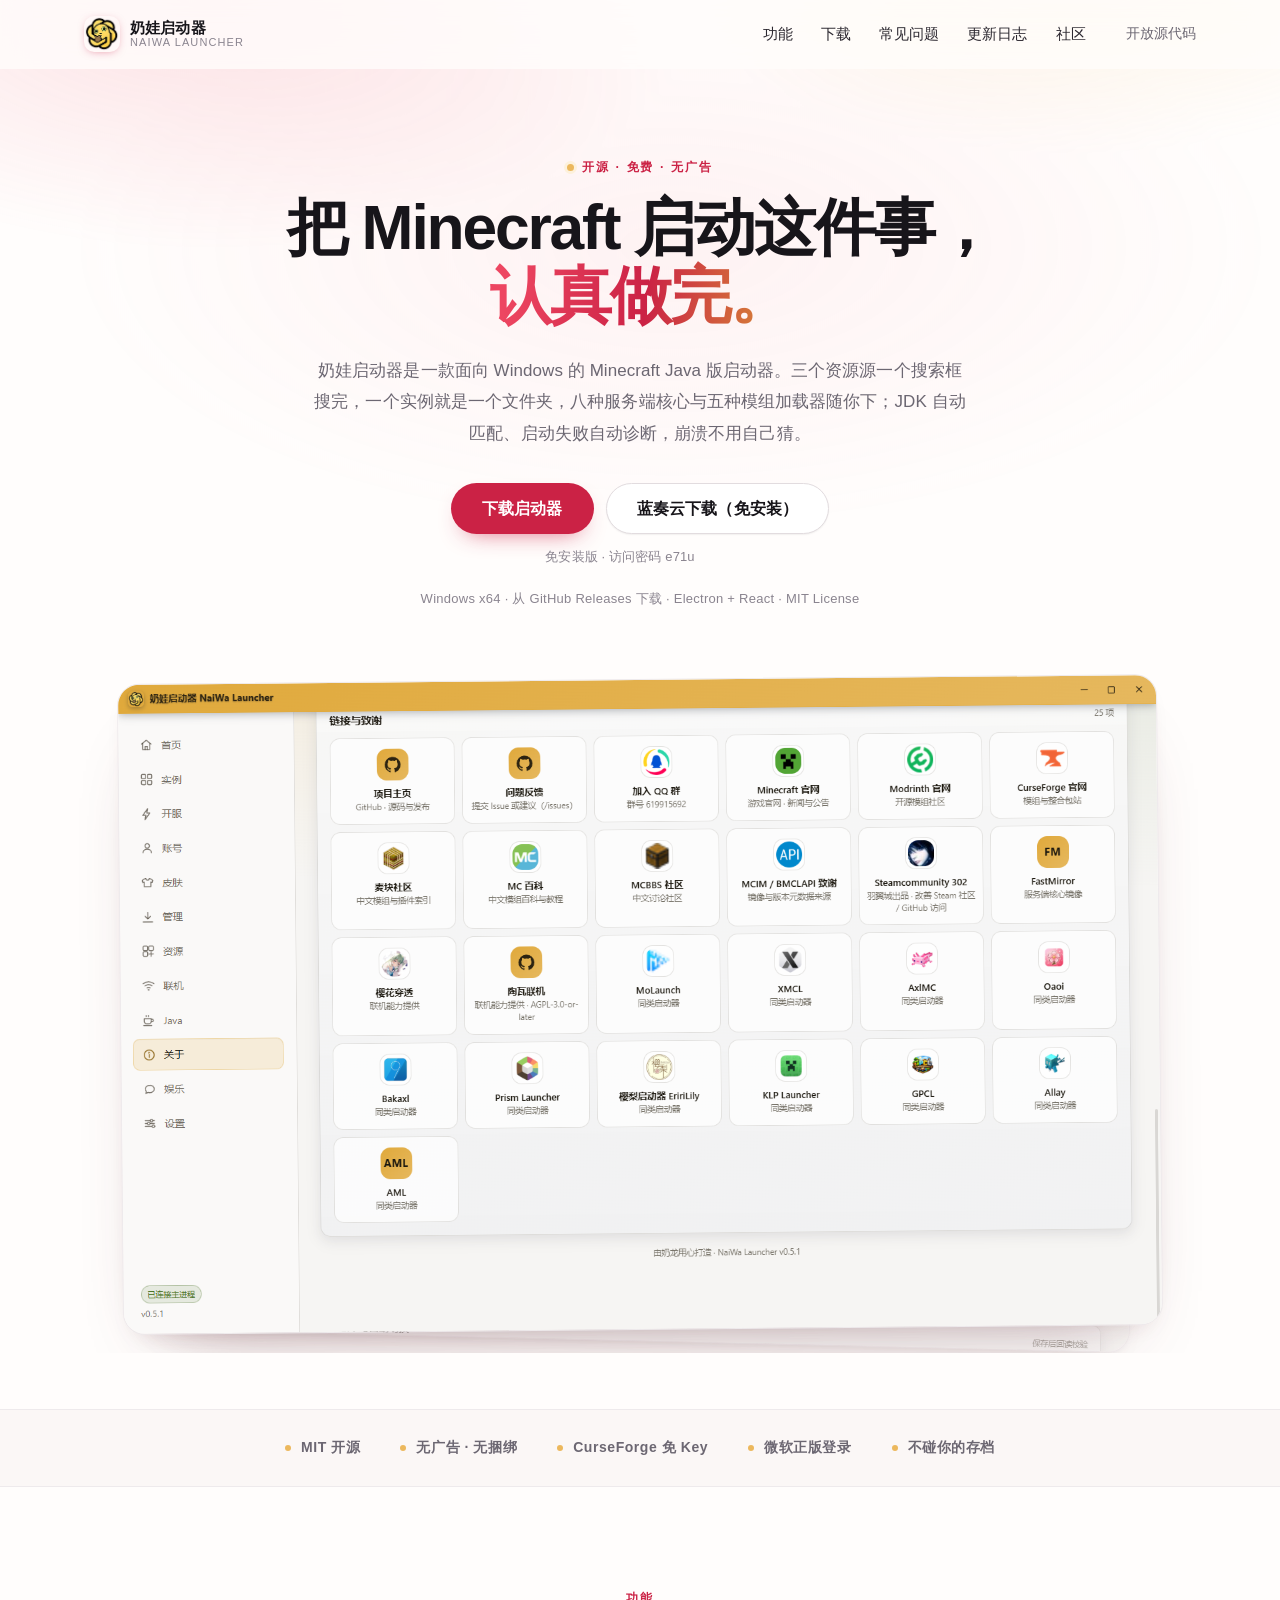
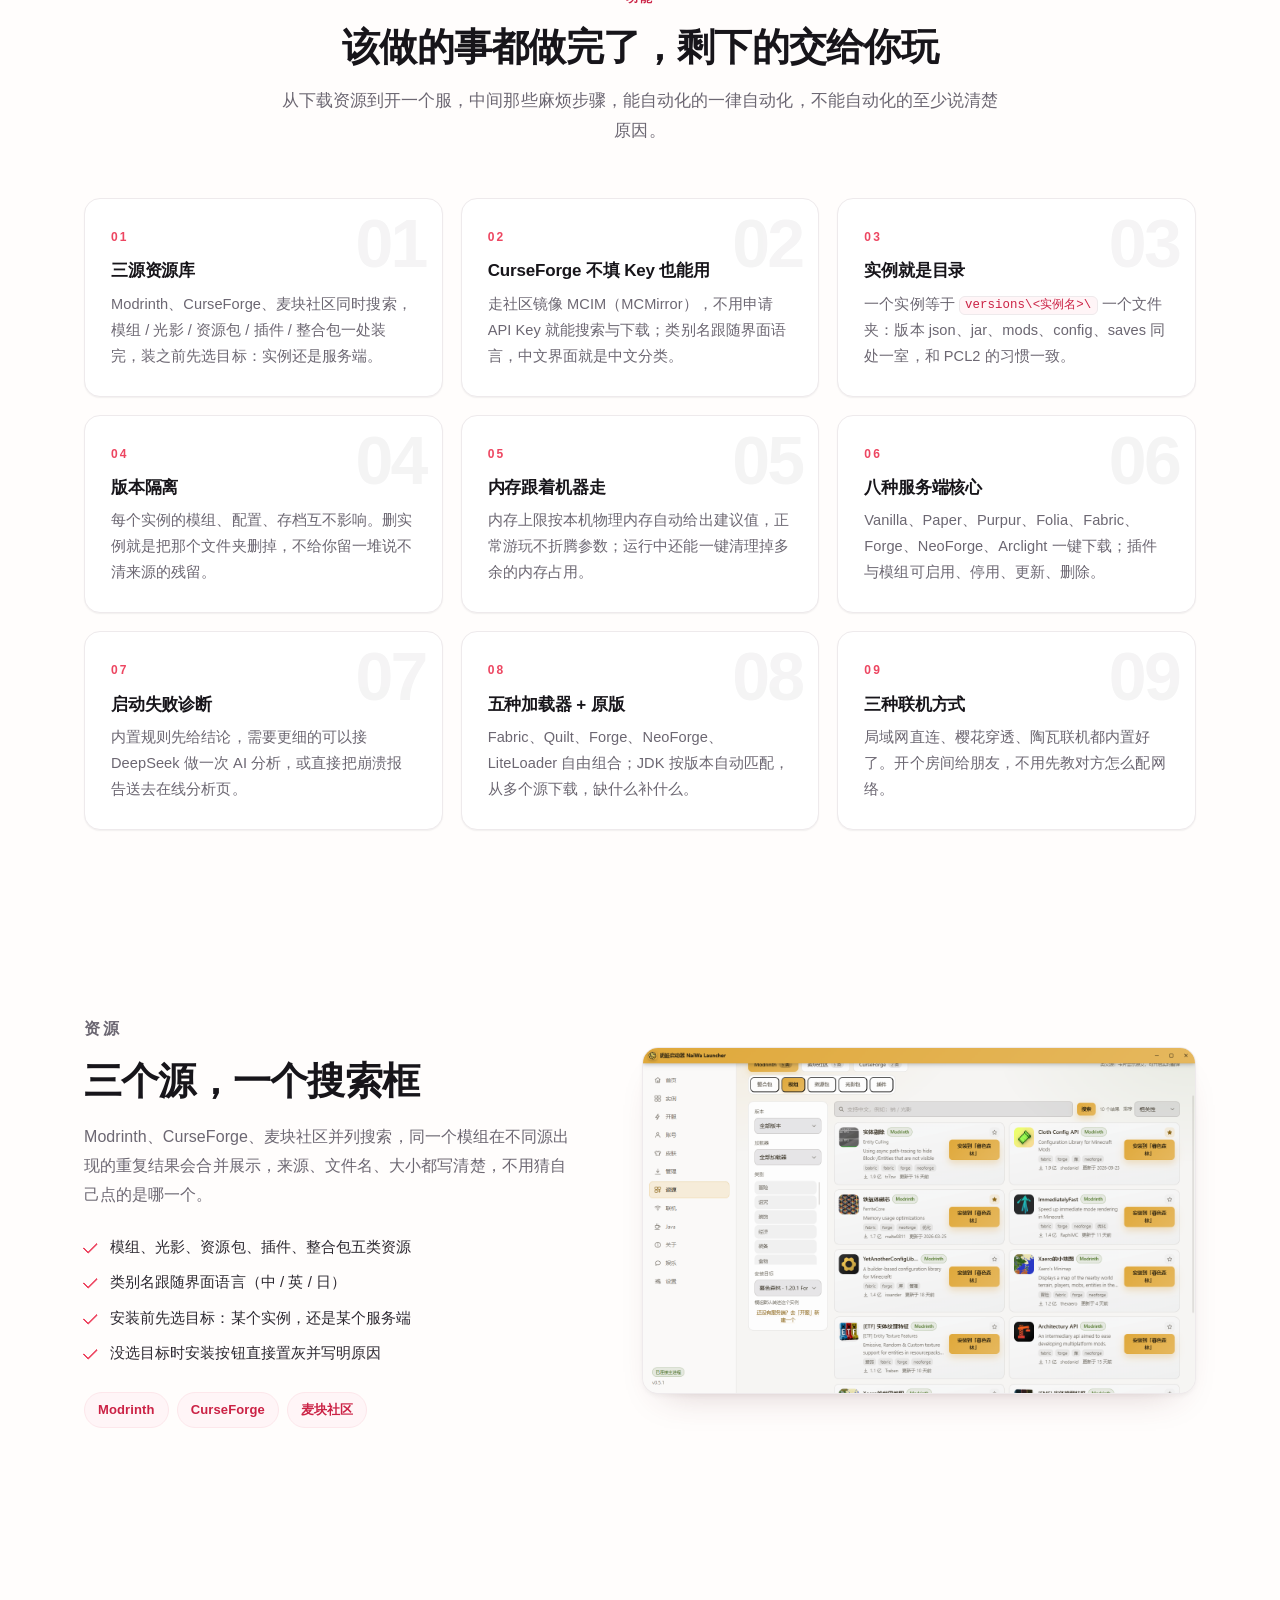
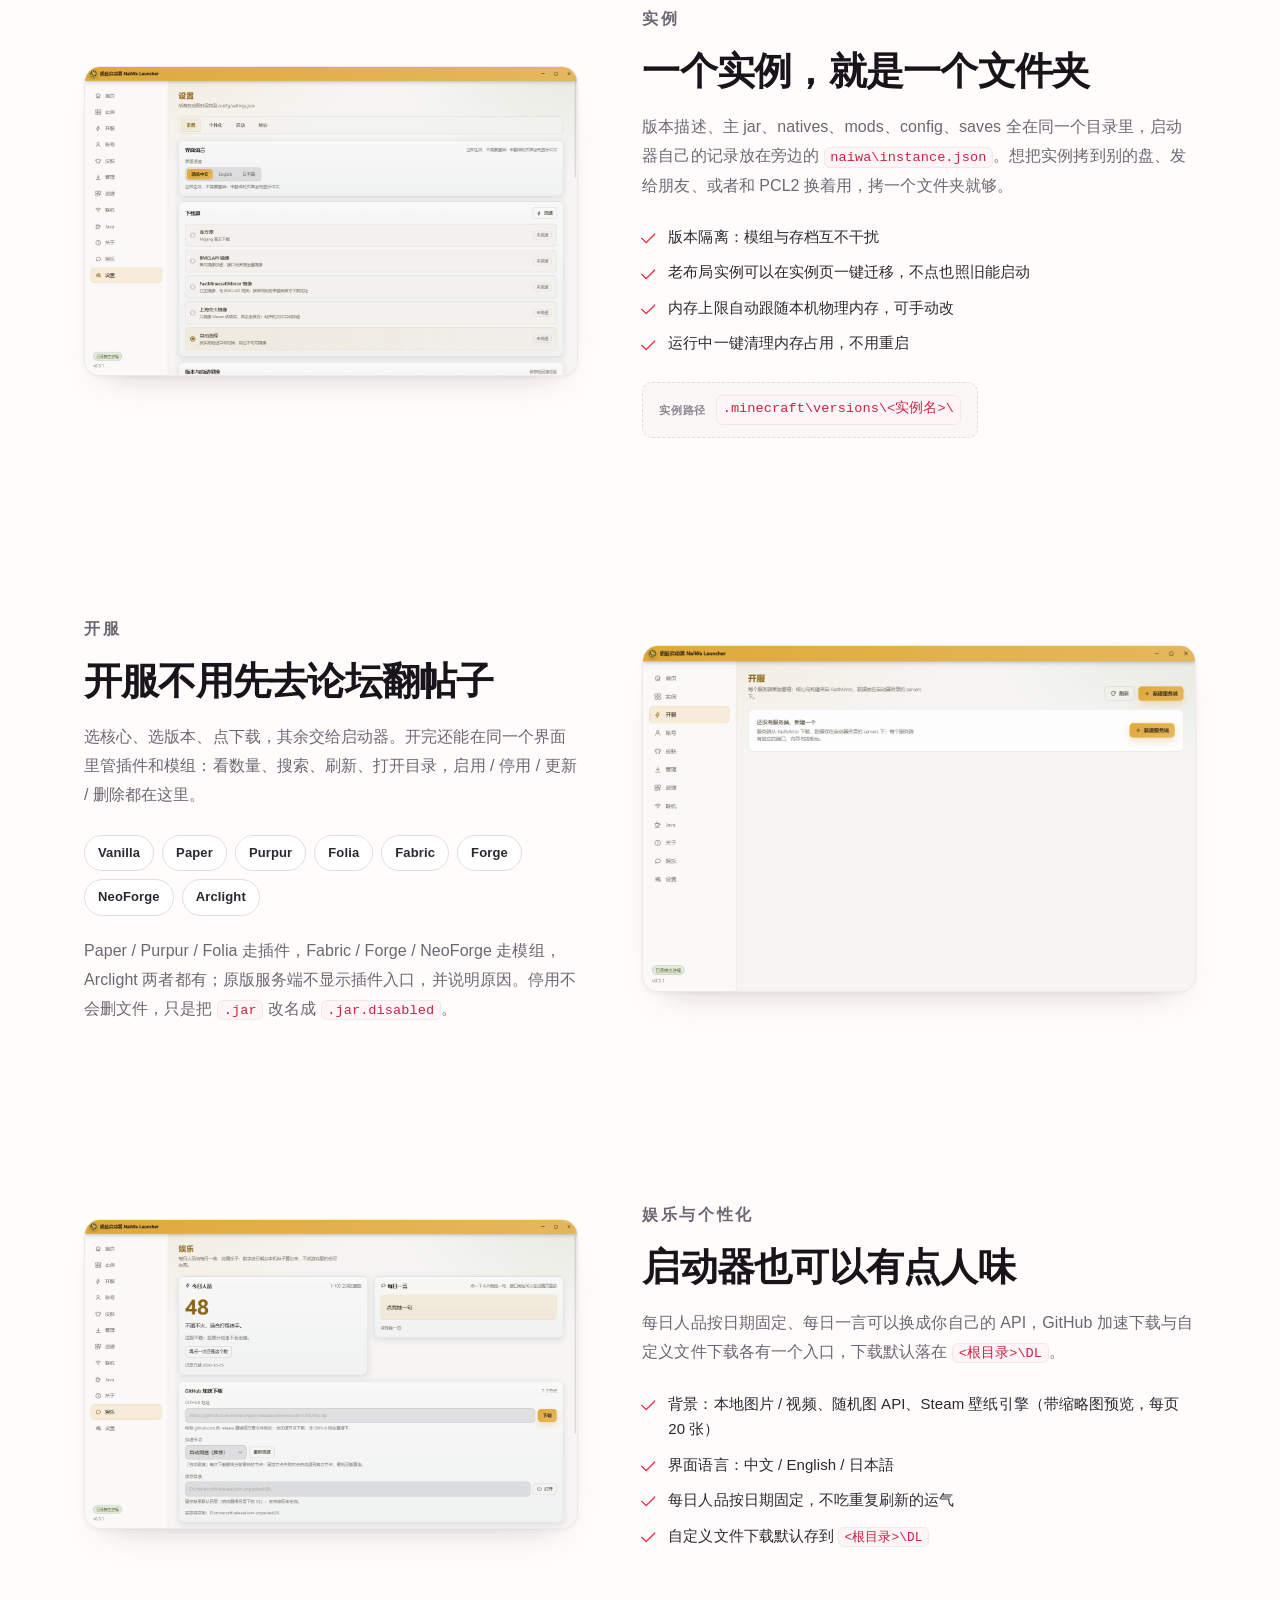
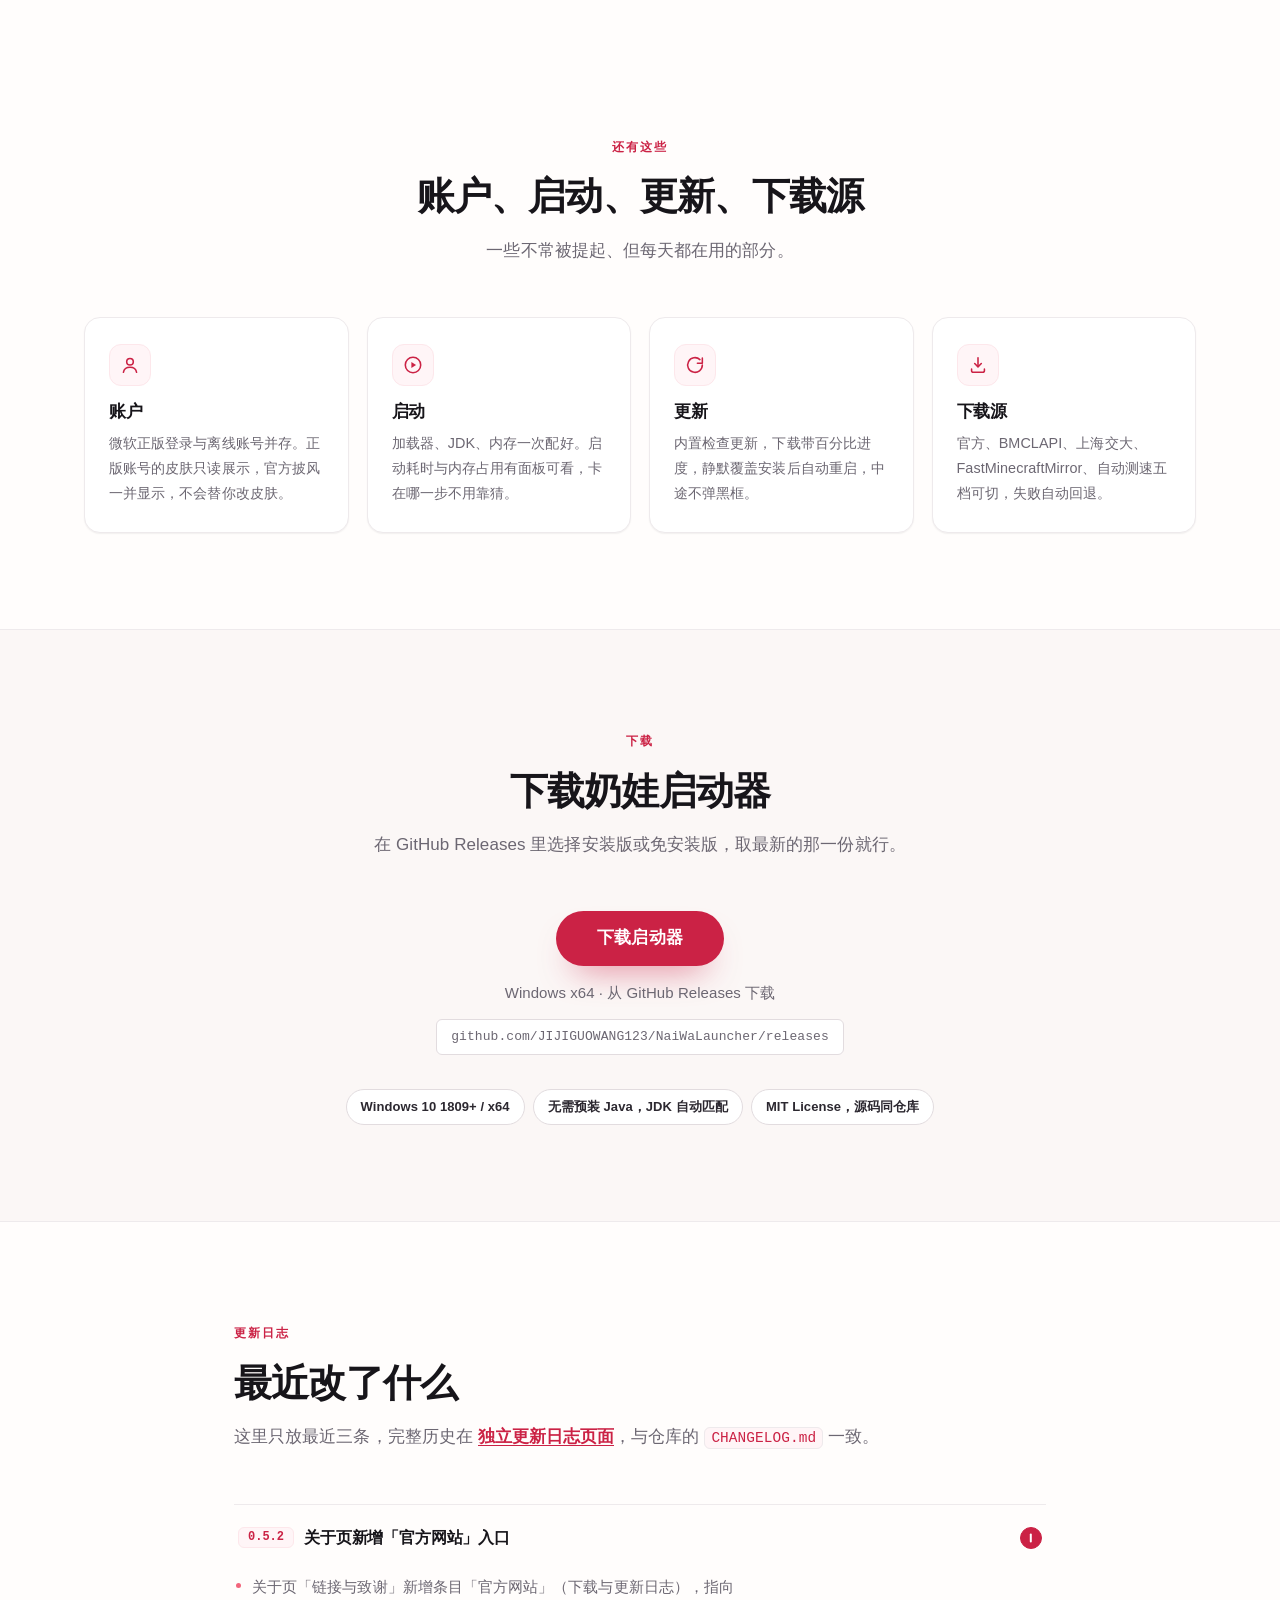
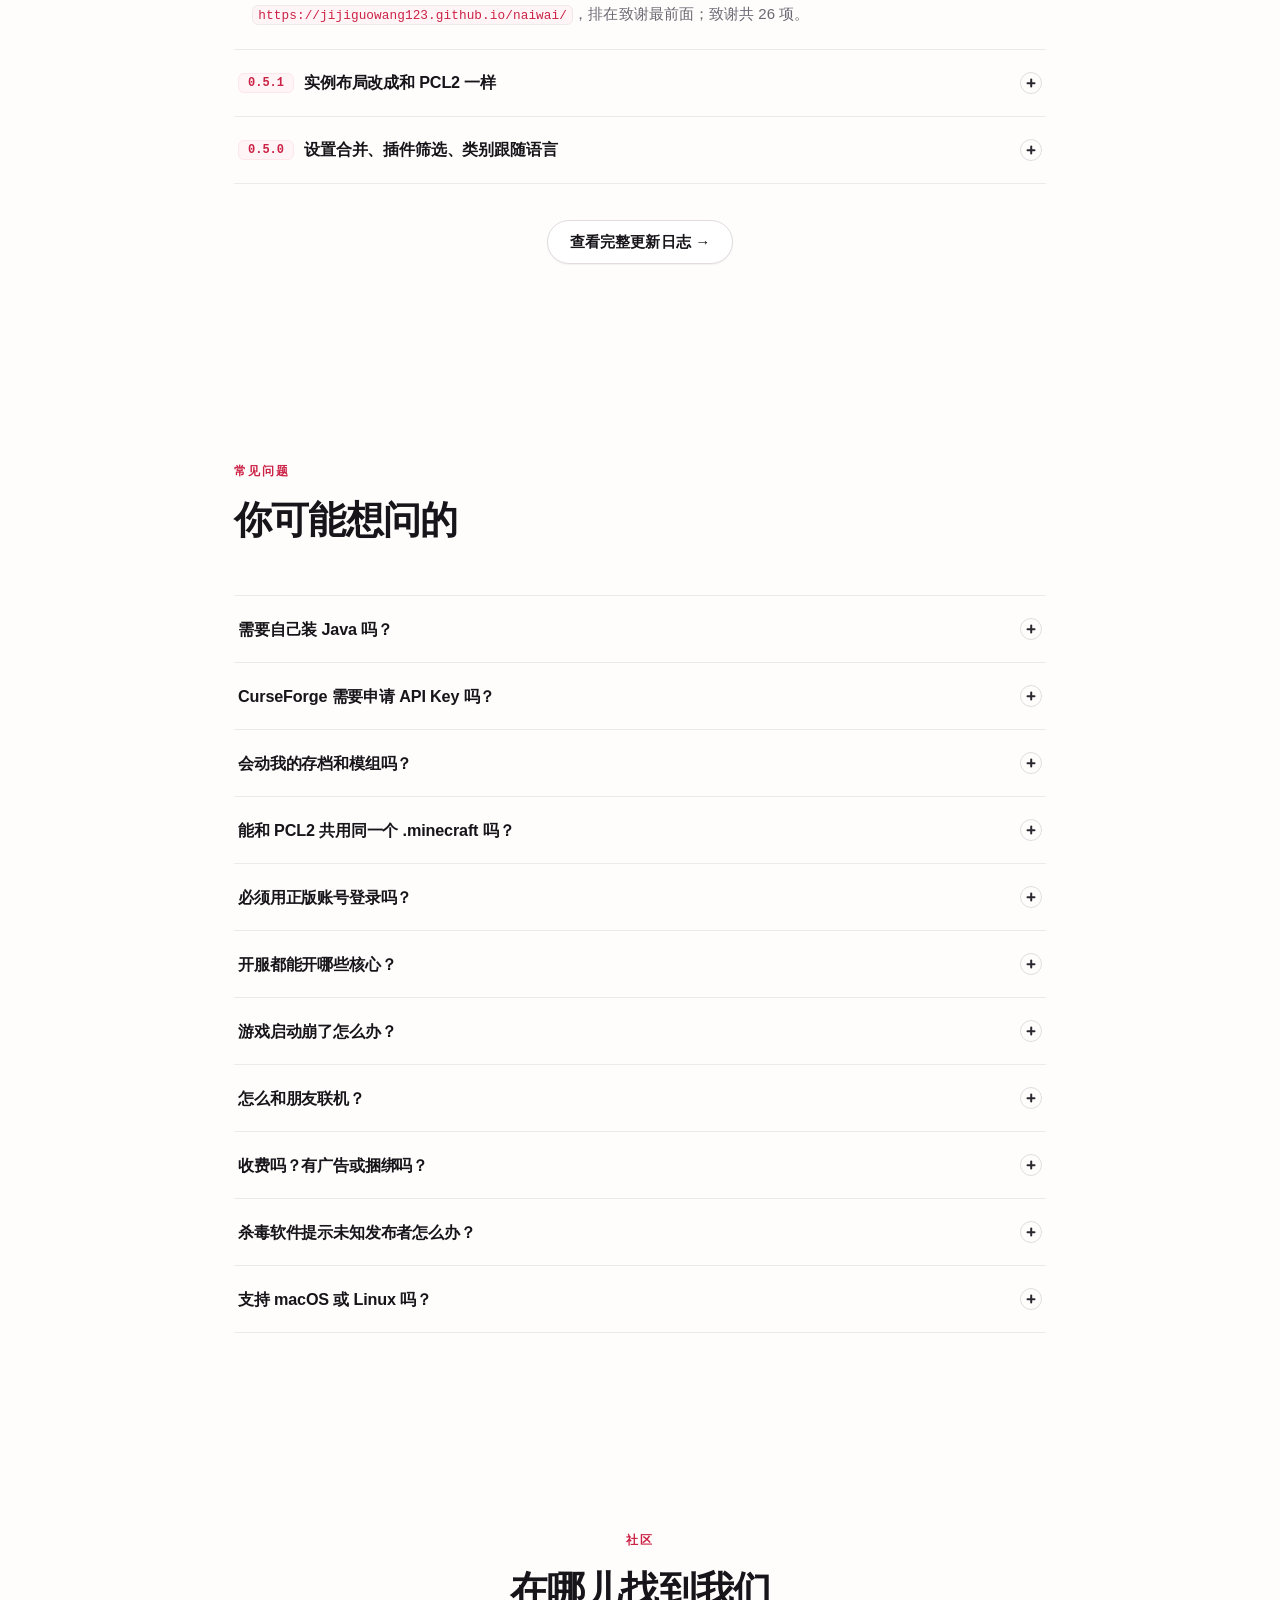
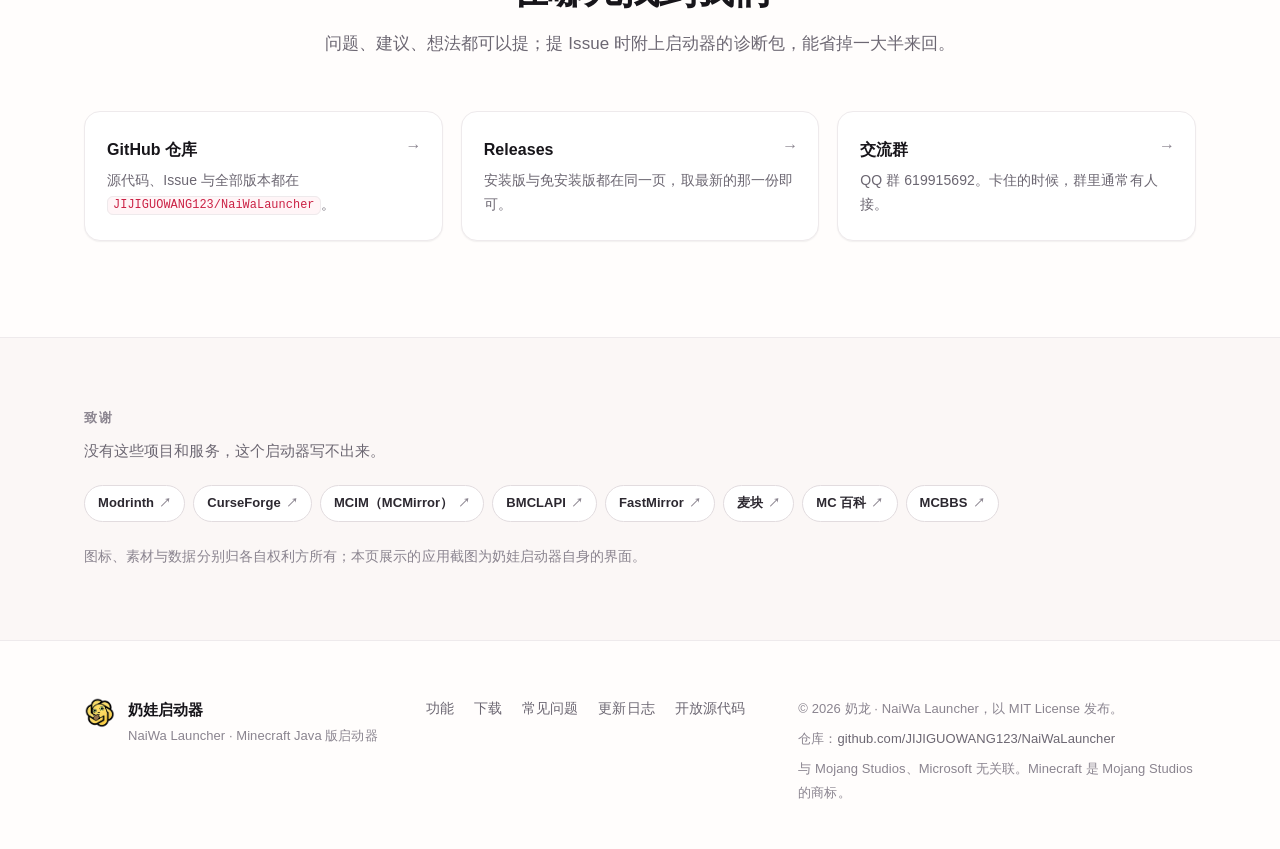
==== commit e780cf73: "0.5.2" ====
--- a/index.html
+++ b/index.html
@@ -47,12 +47,11 @@
         <li><a href="#features">功能</a></li>
         <li><a href="#download">下载</a></li>
         <li><a href="#faq">常见问题</a></li>
-        <li><a href="#changelog">更新日志</a></li>
+        <li><a href="changelog.html">更新日志</a></li>
         <li><a href="#community">社区</a></li>
       </ul>
       <div class="nav-actions">
         <a class="nav-source" data-dl="repo" data-dl-keep-label href="#" rel="noopener">开放源代码</a>
-        <a class="btn btn-primary btn-sm" href="https://github.com/JIJIGUOWANG123/NaiWaLauncher/releases" target="_blank" rel="noopener noreferrer" data-dl="source" data-dl-text>下载</a>
       </div>
     </nav>
 
@@ -73,8 +72,13 @@
       <p class="lead">奶娃启动器是一款面向 Windows 的 Minecraft Java 版启动器。三个资源源一个搜索框搜完，一个实例就是一个文件夹，八种服务端核心与五种模组加载器随你下；JDK 自动匹配、启动失败自动诊断，崩溃不用自己猜。</p>
       <div class="hero-actions">
         <a class="btn btn-primary btn-lg" href="https://github.com/JIJIGUOWANG123/NaiWaLauncher/releases" target="_blank" rel="noopener noreferrer" data-dl="source" data-dl-text>下载启动器</a>
-      </div>
-      <p class="hero-meta">Windows x64 · 从 GitHub Releases 下载 · <span data-version>0.5.1</span> · Electron + React · MIT License</p>
+        <a class="btn btn-ghost btn-lg" id="lanzou" href="https://wwaof.lanzouc.com/b0umlo3ij" target="_blank" rel="noopener noreferrer" data-copy="e71u">蓝奏云下载（免安装）</a>
+      </div>
+      <p class="hero-hint">
+        <span class="hero-hint-note">免安装版 · 访问密码 e71u</span>
+        <span class="copy-hint" id="copy-hint" role="status" aria-live="polite"></span>
+      </p>
+      <p class="hero-meta">Windows x64 · 从 GitHub Releases 下载 · Electron + React · MIT License</p>
 
       <div class="hero-shot">
         <div class="shot-stack">
@@ -292,7 +296,7 @@
     <div class="container">
       <header class="section-head">
         <p class="eyebrow">下载</p>
-        <h2>下载奶娃启动器 <span class="ver-pill" data-version>0.5.1</span></h2>
+        <h2>下载奶娃启动器</h2>
         <p class="section-lead">在 GitHub Releases 里选择安装版或免安装版，取最新的那一份就行。</p>
       </header>
 
@@ -315,13 +319,29 @@
       <header class="section-head section-head--left">
         <p class="eyebrow">更新日志</p>
         <h2>最近改了什么</h2>
-        <p class="section-lead">完整历史见仓库 <a class="inline-link" data-dl="repo" data-dl-keep-label href="#">github.com/JIJIGUOWANG123/NaiWaLauncher</a> 的 <code>CHANGELOG.md</code>。</p>
+        <p class="section-lead">这里只放最近三条，完整历史在 <a class="inline-link" href="changelog.html">独立更新日志页面</a>，与仓库的 <code>CHANGELOG.md</code> 一致。</p>
       </header>
 
       <div class="accordion" data-accordion>
         <div class="acc-item is-open">
           <h3 class="acc-head">
-            <button class="acc-btn" type="button" id="cl-b1" aria-expanded="true" aria-controls="cl-p1">
+            <button class="acc-btn" type="button" id="cl-b0" aria-expanded="true" aria-controls="cl-p0">
+              <span class="acc-title"><span class="ver-tag">0.5.2</span>关于页新增「官方网站」入口</span>
+              <span class="acc-icon" aria-hidden="true"></span>
+            </button>
+          </h3>
+          <div class="acc-panel" id="cl-p0" role="region" aria-labelledby="cl-b0">
+            <div class="acc-body">
+              <ul>
+                <li>关于页「链接与致谢」新增条目「官方网站」（下载与更新日志），指向 <code>https://jijiguowang123.github.io/naiwai/</code>，排在致谢最前面；致谢共 26 项。</li>
+              </ul>
+            </div>
+          </div>
+        </div>
+
+        <div class="acc-item">
+          <h3 class="acc-head">
+            <button class="acc-btn" type="button" id="cl-b1" aria-expanded="false" aria-controls="cl-p1">
               <span class="acc-title"><span class="ver-tag">0.5.1</span>实例布局改成和 PCL2 一样</span>
               <span class="acc-icon" aria-hidden="true"></span>
             </button>
@@ -359,41 +379,12 @@
           </div>
         </div>
 
-        <div class="acc-item">
-          <h3 class="acc-head">
-            <button class="acc-btn" type="button" id="cl-b3" aria-expanded="false" aria-controls="cl-p3">
-              <span class="acc-title"><span class="ver-tag">0.4.9</span>首页实时启动日志</span>
-              <span class="acc-icon" aria-hidden="true"></span>
-            </button>
-          </h3>
-          <div class="acc-panel" id="cl-p3" role="region" aria-labelledby="cl-b3">
-            <div class="acc-body">
-              <ul>
-                <li>首页新增启动日志面板：点「开始游戏」后实时显示该实例的输出，最多保留最近 200 行，自动跟随到底，可清空、可关掉跟随。</li>
-                <li>「最近游玩」改成翻页控件，每页 10 个、固定两行五列，窄窗口只会让卡片变窄，不会折成 4+3。</li>
-                <li>切换实例时日志自动切换，不会串台。</li>
-              </ul>
-            </div>
-          </div>
-        </div>
-
-        <div class="acc-item">
-          <h3 class="acc-head">
-            <button class="acc-btn" type="button" id="cl-b4" aria-expanded="false" aria-controls="cl-p4">
-              <span class="acc-title"><span class="ver-tag">0.4.8</span>新增首页与带进度的静默更新</span>
-              <span class="acc-icon" aria-hidden="true"></span>
-            </button>
-          </h3>
-          <div class="acc-panel" id="cl-p4" role="region" aria-labelledby="cl-b4">
-            <div class="acc-body">
-              <ul>
-                <li>启动器默认落在首页：实例大卡片 + 开始游戏、最近游玩、三张统计卡（启动用时 / 内存 / 下载源）。</li>
-                <li>启动按钮统一到首页，实例页不再重复放启动入口。</li>
-                <li>检查更新会显示下载进度（百分比 + 已下载 / 总大小 + 进度条），静默覆盖安装后自动重启。</li>
-              </ul>
-            </div>
-          </div>
-        </div>
+
+
+      </div>
+
+      <div class="cl-cta">
+        <a class="btn btn-ghost" href="changelog.html">查看完整更新日志 →</a>
       </div>
     </div>
   </section>
@@ -549,7 +540,7 @@
         <p class="section-lead">问题、建议、想法都可以提；提 Issue 时附上启动器的诊断包，能省掉一大半来回。</p>
       </header>
 
-      <div class="links">
+      <div class="links links--three">
         <a class="linkcard reveal" data-dl="repo" data-dl-keep-label href="#" rel="noopener">
           <span class="linkcard-title">GitHub 仓库</span>
           <span class="linkcard-desc">源代码、Issue 与全部版本都在 <code>JIJIGUOWANG123/NaiWaLauncher</code>。</span>
@@ -560,16 +551,11 @@
           <span class="linkcard-desc">安装版与免安装版都在同一页，取最新的那一份即可。</span>
           <span class="linkcard-go" aria-hidden="true">→</span>
         </a>
-        <div class="linkcard linkcard--pending reveal" style="--d:120ms">
-          <span class="linkcard-title">麦块社区</span>
-          <span class="linkcard-desc">资源与讨论帖，更多玩家在这里。</span>
-          <span class="linkcard-tag">地址待配置</span>
-        </div>
-        <div class="linkcard linkcard--pending reveal" style="--d:180ms">
+        <a class="linkcard reveal" style="--d:120ms" href="https://qm.qq.com/q/42ksfWCEw0" target="_blank" rel="noopener noreferrer">
           <span class="linkcard-title">交流群</span>
-          <span class="linkcard-desc">卡住的时候，群里通常有人接。</span>
-          <span class="linkcard-tag">地址待配置</span>
-        </div>
+          <span class="linkcard-desc">QQ 群 619915692。卡住的时候，群里通常有人接。</span>
+          <span class="linkcard-go" aria-hidden="true">→</span>
+        </a>
       </div>
     </div>
   </section>
@@ -579,14 +565,14 @@
       <h2 class="credits-title">致谢</h2>
       <p class="credits-lead">没有这些项目和服务，这个启动器写不出来。</p>
       <ul class="credits-list">
-        <li>Modrinth</li>
-        <li>CurseForge</li>
-        <li>MCIM（MCMirror）</li>
-        <li>BMCLAPI</li>
-        <li>FastMirror</li>
-        <li>麦块</li>
-        <li>MC 百科</li>
-        <li>MCBBS</li>
+        <li><a href="https://modrinth.com/" target="_blank" rel="noopener noreferrer">Modrinth</a></li>
+        <li><a href="https://www.curseforge.com/minecraft" target="_blank" rel="noopener noreferrer">CurseForge</a></li>
+        <li><a href="https://github.com/mcmod-info-mirror" target="_blank" rel="noopener noreferrer">MCIM（MCMirror）</a></li>
+        <li><a href="https://bmclapi2.bangbang93.com/" target="_blank" rel="noopener noreferrer">BMCLAPI</a></li>
+        <li><a href="https://www.fastmirror.net/#/home" target="_blank" rel="noopener noreferrer">FastMirror</a></li>
+        <li><a href="https://bbs.minekuai.com/" target="_blank" rel="noopener noreferrer">麦块</a></li>
+        <li><a href="https://www.mcmod.cn/" target="_blank" rel="noopener noreferrer">MC 百科</a></li>
+        <li><a href="https://www.mcbbs.co/" target="_blank" rel="noopener noreferrer">MCBBS</a></li>
       </ul>
       <p class="fineprint">图标、素材与数据分别归各自权利方所有；本页展示的应用截图为奶娃启动器自身的界面。</p>
     </div>
@@ -606,7 +592,7 @@
       <a href="#features">功能</a>
       <a href="https://github.com/JIJIGUOWANG123/NaiWaLauncher/releases" target="_blank" rel="noopener noreferrer">下载</a>
       <a href="#faq">常见问题</a>
-      <a href="#changelog">更新日志</a>
+      <a href="changelog.html">更新日志</a>
       <a data-dl="repo" data-dl-keep-label href="#" rel="noopener">开放源代码</a>
     </nav>
     <div class="footer-legal">
--- a/assets/css/style.css
+++ b/assets/css/style.css
@@ -894,6 +894,7 @@
   grid-template-columns: repeat(4, minmax(0, 1fr));
   gap: 18px;
 }
+.links--three { grid-template-columns: repeat(3, minmax(0, 1fr)); }
 .linkcard {
   position: relative;
   display: flex;
@@ -967,7 +968,11 @@
   gap: 8px;
   margin-top: 22px;
 }
-.credits-list li {
+.credits-list li { display: flex; }
+.credits-list a {
+  display: inline-flex;
+  align-items: center;
+  gap: 5px;
   padding: 6px 13px;
   border: 1px solid var(--line-strong);
   border-radius: 999px;
@@ -975,7 +980,24 @@
   color: var(--ink-soft);
   font-size: 0.8125rem;
   font-weight: 600;
-}
+  transition: color 0.18s var(--ease), background-color 0.18s var(--ease),
+    border-color 0.18s var(--ease), transform 0.18s var(--ease);
+}
+.credits-list a:hover,
+.credits-list a:focus-visible {
+  border-color: var(--rose-400);
+  background: var(--rose-050);
+  color: var(--rose-600);
+  transform: translateY(-1px);
+}
+.credits-list a::after {
+  content: "↗";
+  font-size: 0.75rem;
+  color: var(--muted-soft);
+  transition: color 0.18s var(--ease);
+}
+.credits-list a:hover::after,
+.credits-list a:focus-visible::after { color: var(--rose-600); }
 .credits .fineprint { margin-top: 22px; max-width: 640px; }
 
 /* ---------- 15. 页脚 ---------- */
@@ -1163,12 +1185,131 @@
   .hero-actions .btn { flex: 1 1 100%; }
   .acc-btn { padding: 18px 2px; font-size: 0.9375rem; }
   .path-hint { font-size: 0.75rem; }
-  .chips li, .cores li, .credits-list li { font-size: 0.75rem; padding: 5px 11px; }
+  .chips li, .cores li { font-size: 0.75rem; padding: 5px 11px; }
+  .credits-list a { font-size: 0.75rem; padding: 5px 11px; }
   .footer-nav { gap: 6px 16px; font-size: 0.8125rem; }
   .site-footer { padding-block: 42px 36px; }
 }
 
-/* ---------- 19. 无障碍与动效偏好 ---------- */
+/* ---------- 19. 蓝奏云次要按钮与「已复制」提示 ---------- */
+.hero-hint {
+  display: flex;
+  flex-wrap: wrap;
+  align-items: baseline;
+  justify-content: center;
+  gap: 6px 14px;
+  margin-top: 12px;
+  color: var(--muted-soft);
+  font-size: 0.8125rem;
+}
+.hero-hint-note { letter-spacing: 0.01em; }
+.copy-hint {
+  display: inline-block;
+  max-width: 100%;
+  padding: 4px 12px;
+  border: 1px solid var(--rose-100);
+  border-radius: 999px;
+  background: var(--rose-050);
+  color: var(--rose-600);
+  font-weight: 600;
+  opacity: 0;
+  transform: translateY(-3px);
+  transition: opacity 0.24s var(--ease), transform 0.24s var(--ease);
+  pointer-events: none;
+}
+.copy-hint.is-on { opacity: 1; transform: none; }
+.copy-hint.is-error {
+  border-color: var(--gold-300);
+  background: var(--gold-100);
+  color: var(--gold-600);
+  pointer-events: auto;
+  user-select: all;
+}
+
+/* ---------- 20. 更新日志页（changelog.html） ---------- */
+.cl-page {
+  padding-top: calc(var(--header-h) + 72px);
+  padding-bottom: 92px;
+}
+/* 更新日志里常有长路径 / 长链接，网格项必须允许收缩，否则窄屏会顶出横向滚动 */
+.clog { display: grid; gap: 52px; }
+.clog-entry { display: grid; gap: 12px; min-width: 0; }
+.clog-ver {
+  display: inline-flex;
+  align-items: center;
+  gap: 10px;
+  font-family: var(--font-mono);
+  font-size: 1.25rem;
+  font-weight: 800;
+  letter-spacing: 0;
+  font-variant-numeric: tabular-nums;
+}
+.clog-ver::before {
+  content: "";
+  width: 8px;
+  height: 8px;
+  border-radius: 50%;
+  background: var(--rose-500);
+  box-shadow: 0 0 0 4px var(--rose-050);
+}
+.clog-body { display: grid; gap: 22px; min-width: 0; }
+.clog-sec { display: grid; gap: 10px; min-width: 0; }
+.clog-group { font-size: 1.0125rem; font-weight: 700; }
+.clog-body p {
+  color: var(--muted);
+  font-size: 0.9375rem;
+  line-height: 1.82;
+  overflow-wrap: anywhere;
+}
+.clog-list li,
+.clog-body > ul li {
+  position: relative;
+  min-width: 0;
+  padding-left: 18px;
+  color: var(--muted);
+  font-size: 0.9375rem;
+  line-height: 1.82;
+  overflow-wrap: anywhere;
+}
+.clog-list,
+.clog-body > ul { display: grid; gap: 9px; min-width: 0; }
+.clog-list li + li,
+.clog-body > ul li + li { margin-top: 0; }
+.clog-list li::before,
+.clog-body > ul li::before {
+  content: "";
+  position: absolute;
+  left: 2px;
+  top: 0.72em;
+  width: 5px;
+  height: 5px;
+  border-radius: 50%;
+  background: var(--rose-400);
+}
+.clog-list ul { display: grid; gap: 7px; margin-top: 8px; }
+.clog-list ul li::before { background: var(--gold-500); }
+.clog-scroll {
+  min-width: 0;
+  overflow-x: auto;
+  overscroll-behavior-x: contain;
+}
+.clog-table {
+  width: 100%;
+  border-collapse: collapse;
+  font-size: 0.875rem;
+}
+.clog-table th,
+.clog-table td {
+  padding: 9px 12px;
+  border-bottom: 1px solid var(--line);
+  text-align: left;
+  white-space: nowrap;
+}
+.clog-table th { color: var(--ink); font-weight: 700; font-size: 0.8125rem; }
+.clog-table td { color: var(--muted); }
+.cl-cta { display: flex; justify-content: center; margin-top: 36px; }
+
+/* ---------- 21. 无障碍与动效偏好 ---------- */
 @media (prefers-reduced-motion: reduce) {
   html { scroll-behavior: auto; }
   *,
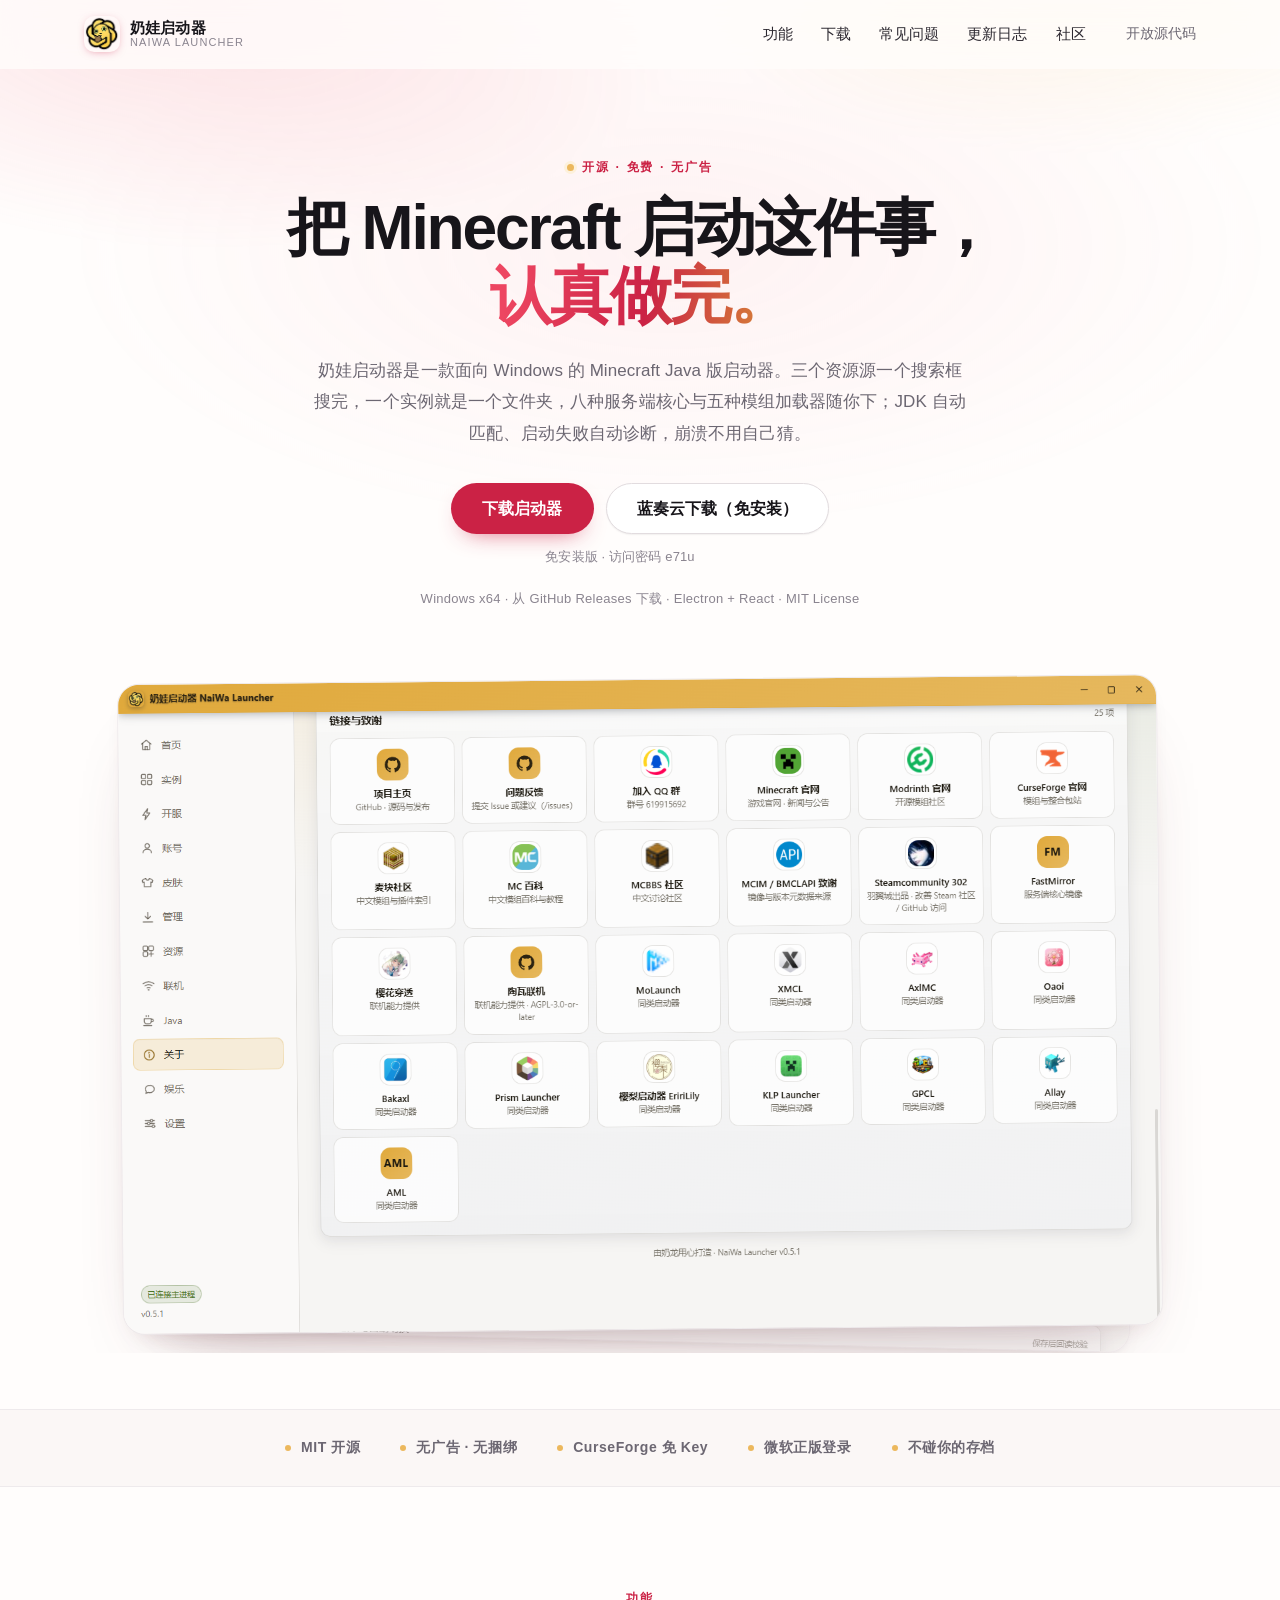
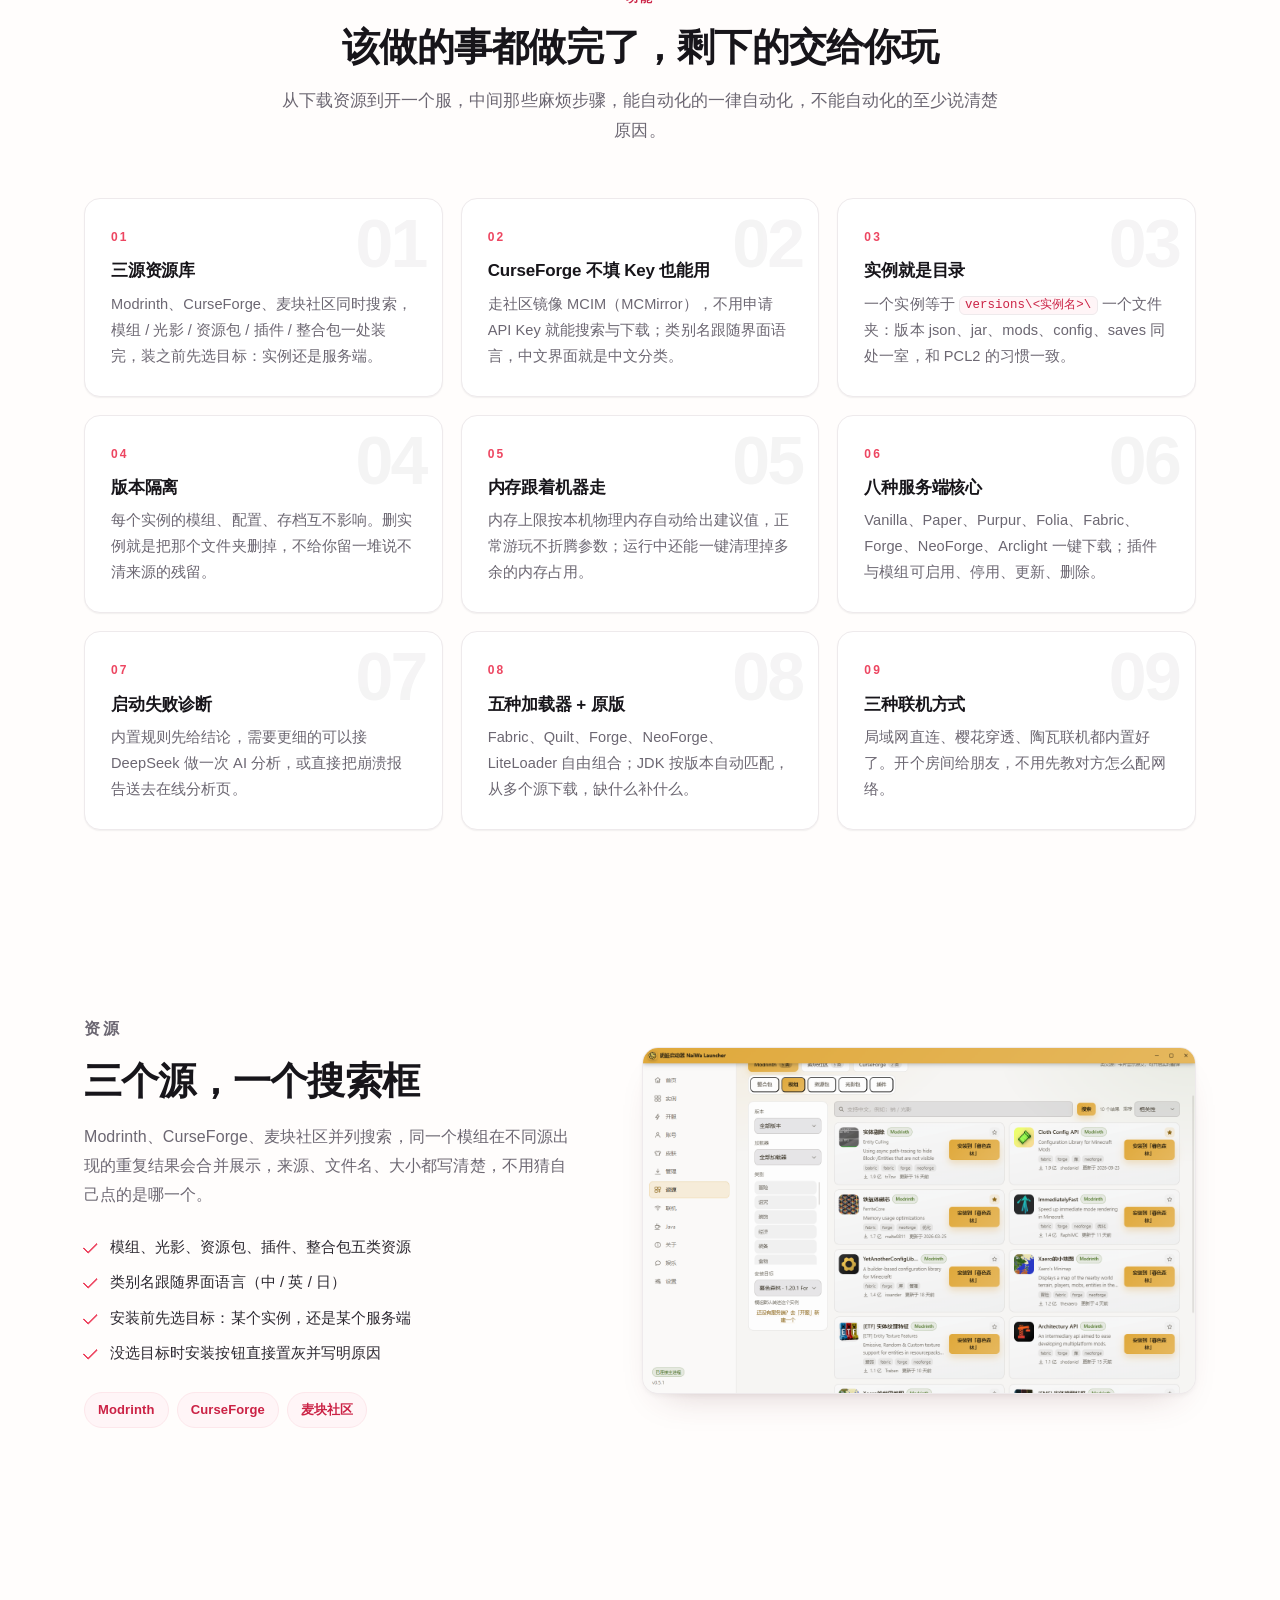
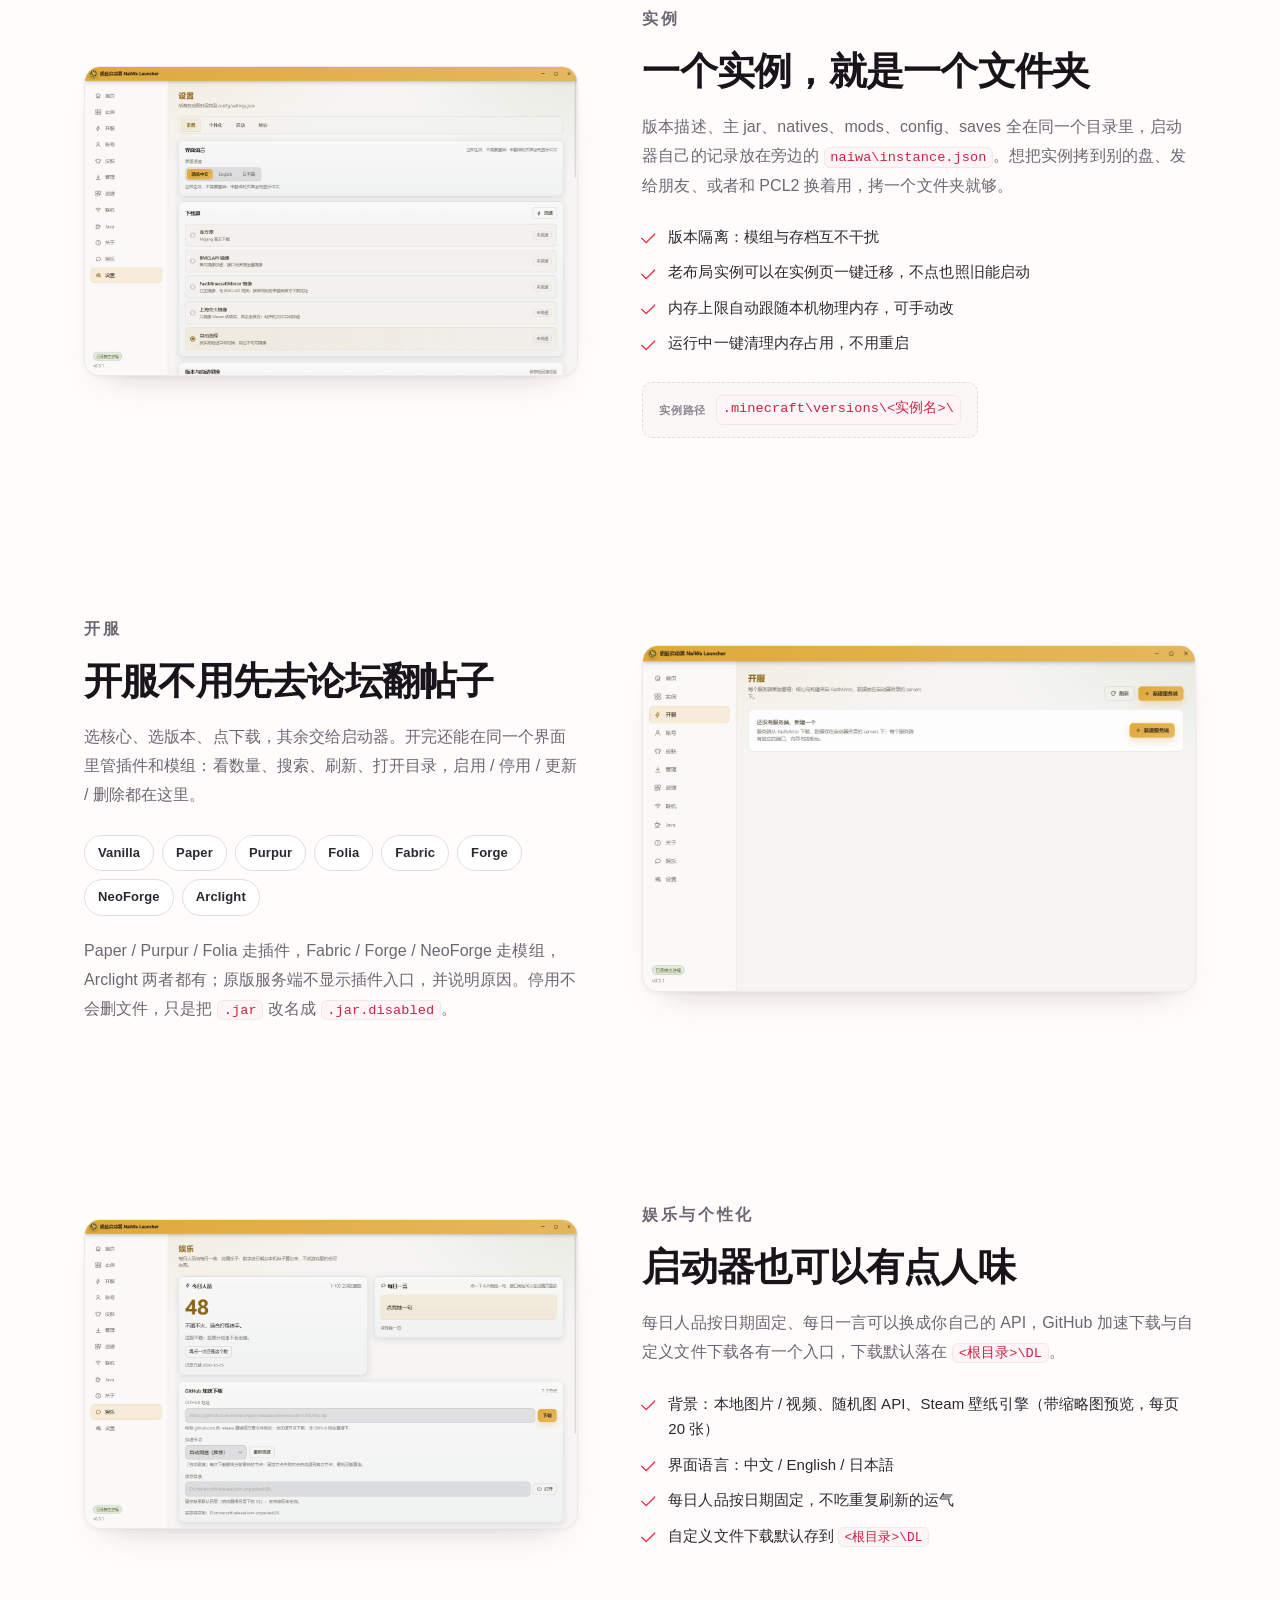
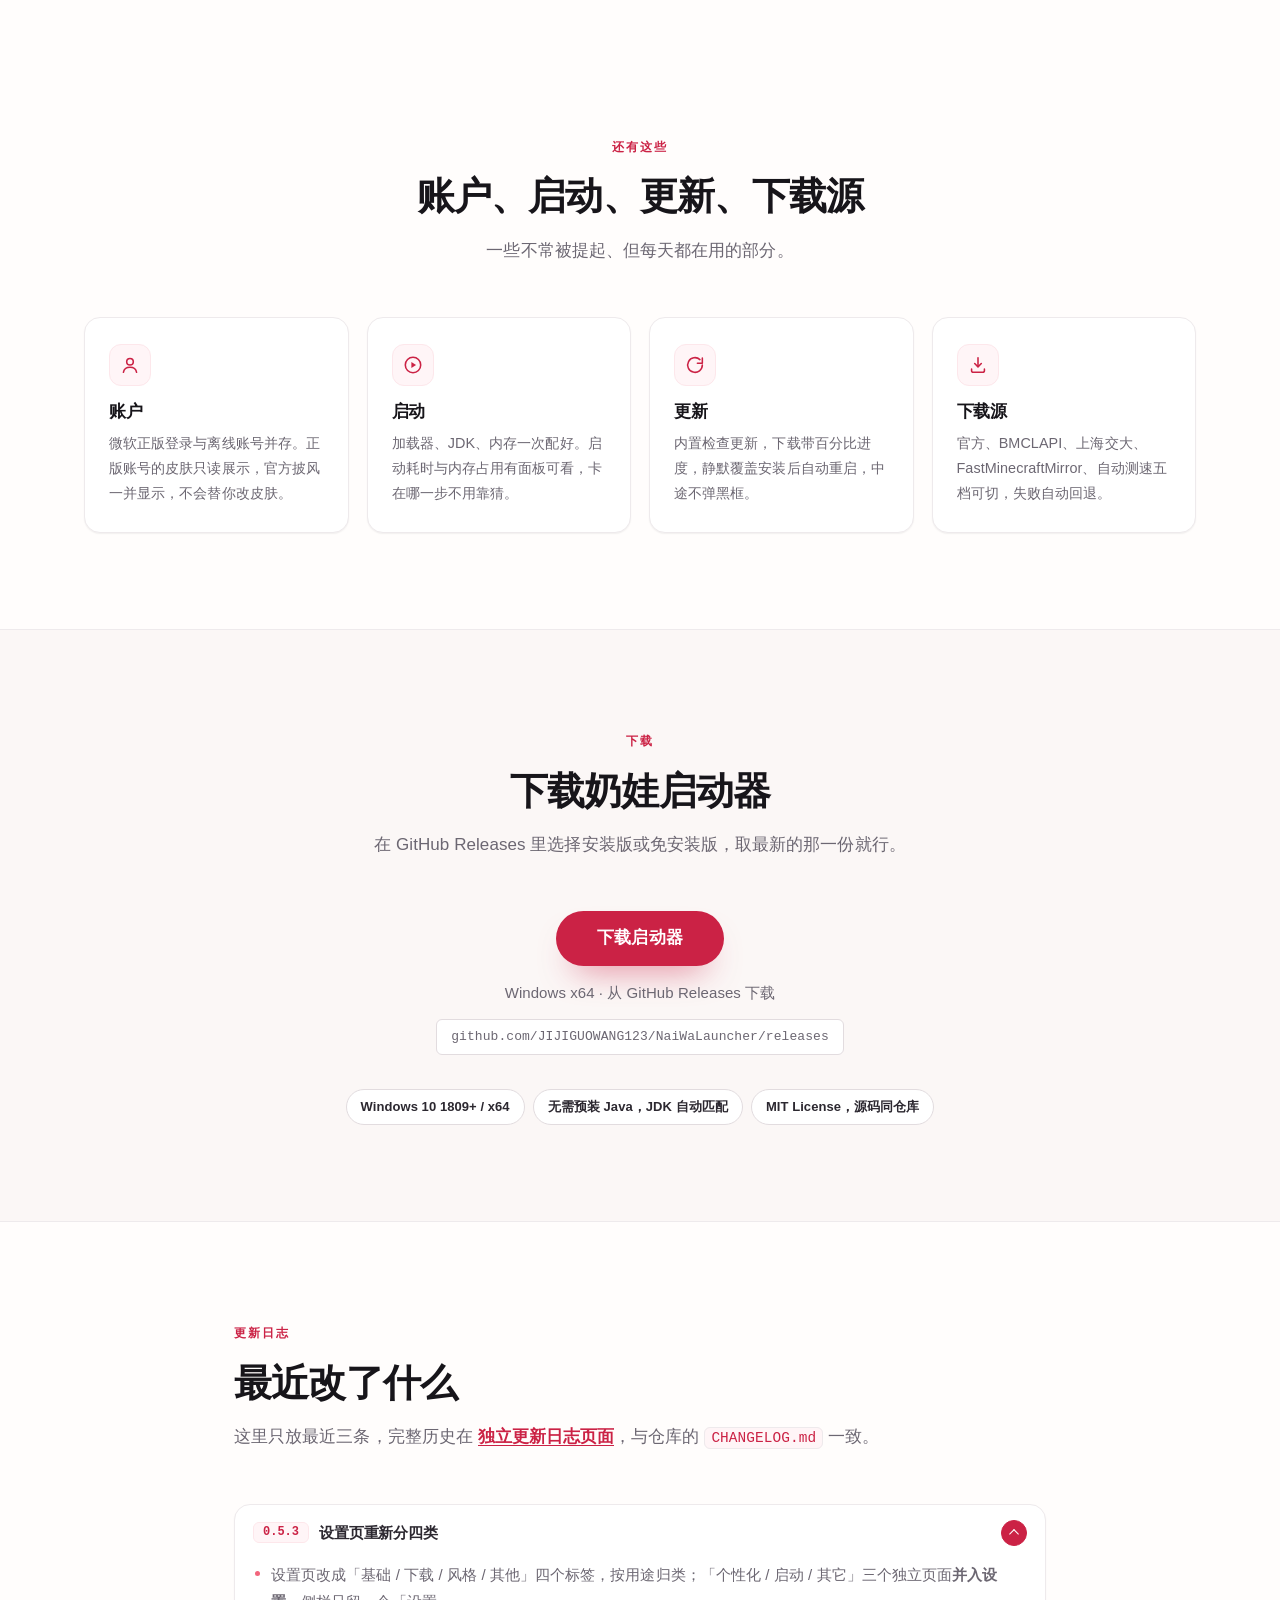
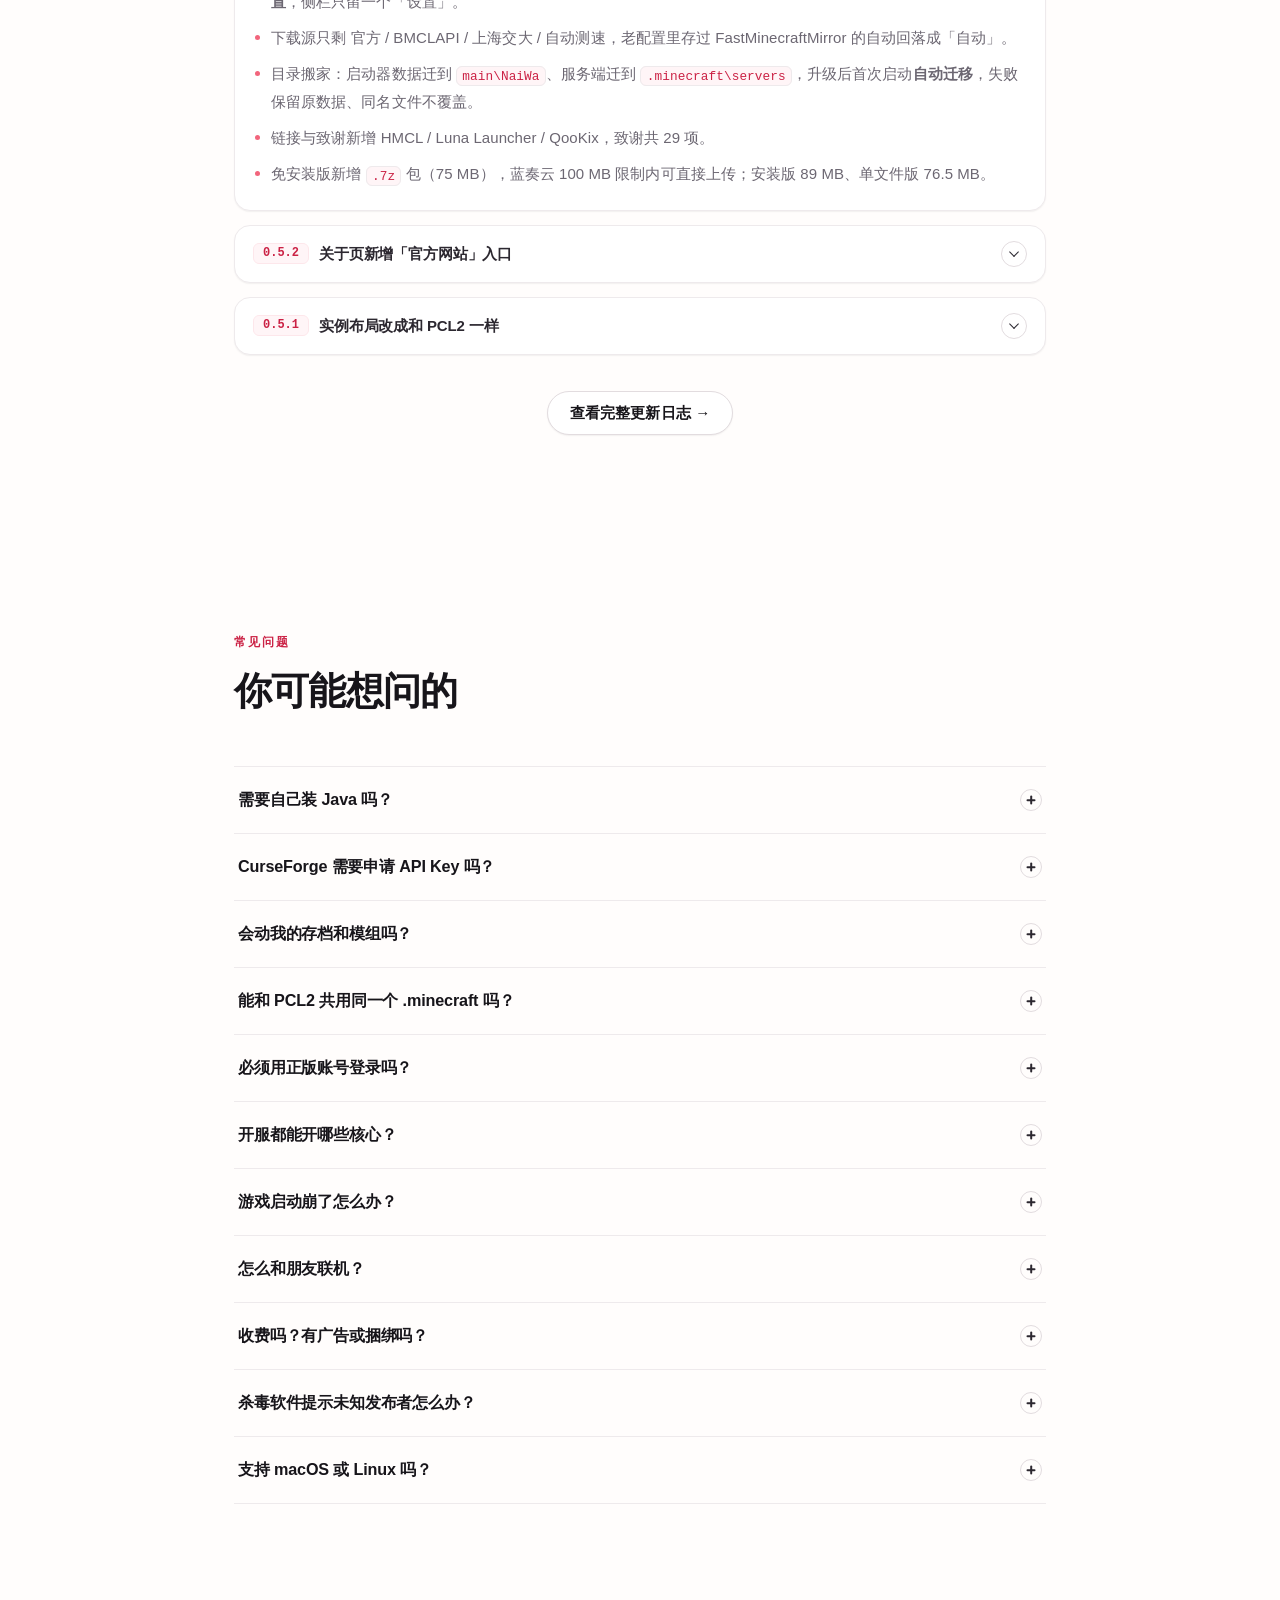
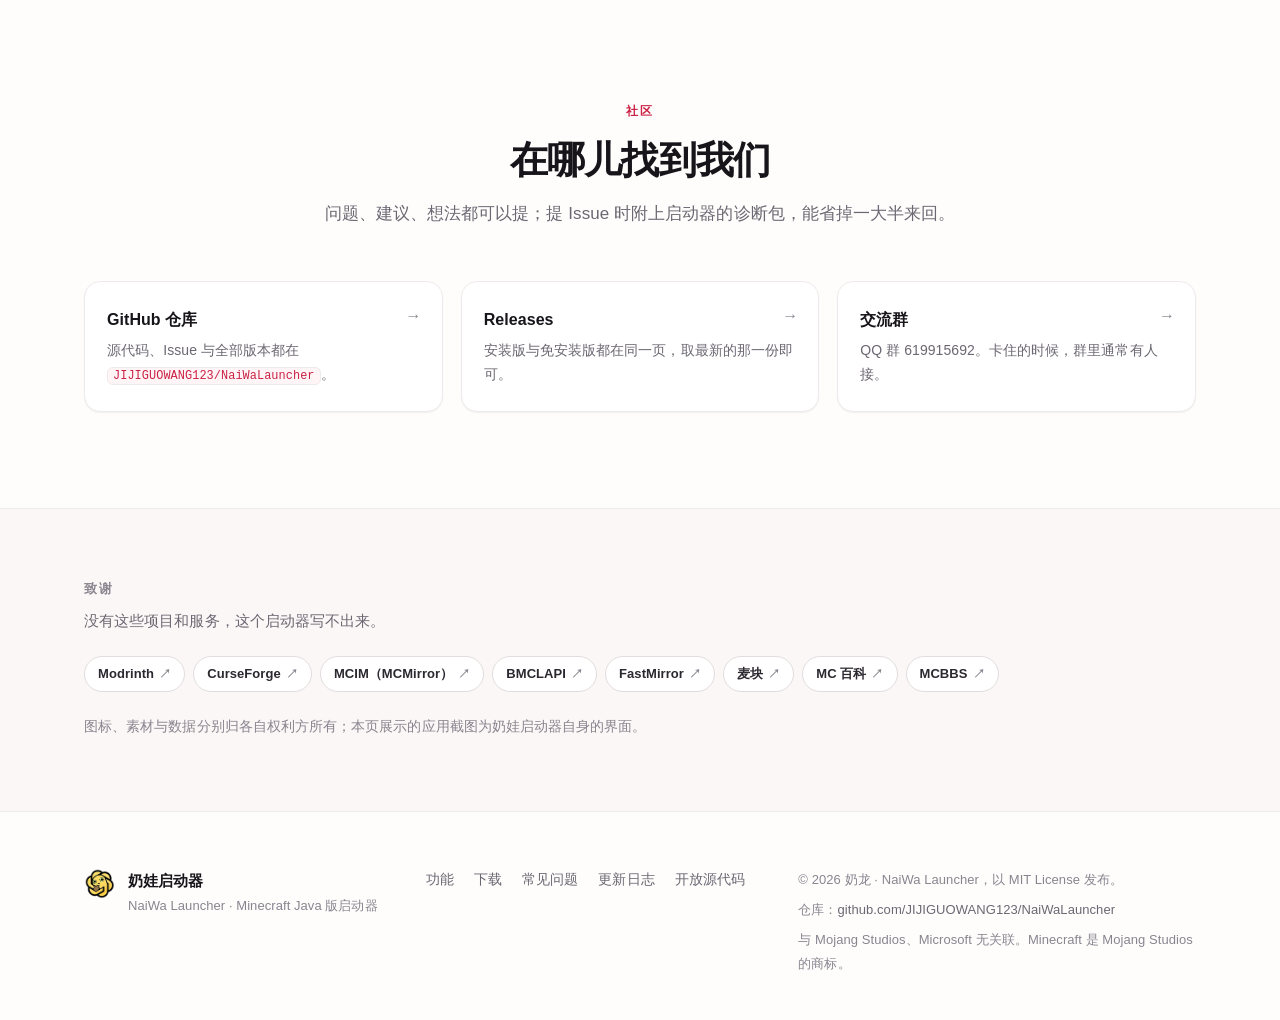
==== commit 64eb2fc1: "0.5.3" ====
--- a/index.html
+++ b/index.html
@@ -322,33 +322,53 @@
         <p class="section-lead">这里只放最近三条，完整历史在 <a class="inline-link" href="changelog.html">独立更新日志页面</a>，与仓库的 <code>CHANGELOG.md</code> 一致。</p>
       </header>
 
-      <div class="accordion" data-accordion>
-        <div class="acc-item is-open">
-          <h3 class="acc-head">
-            <button class="acc-btn" type="button" id="cl-b0" aria-expanded="true" aria-controls="cl-p0">
-              <span class="acc-title"><span class="ver-tag">0.5.2</span>关于页新增「官方网站」入口</span>
-              <span class="acc-icon" aria-hidden="true"></span>
-            </button>
-          </h3>
-          <div class="acc-panel" id="cl-p0" role="region" aria-labelledby="cl-b0">
-            <div class="acc-body">
-              <ul>
+      <div class="clog" id="recent-changelog">
+        <div class="clog-item is-open">
+          <h3 class="clog-head">
+            <button class="clog-btn" type="button" id="cl-b0" aria-expanded="true" aria-controls="cl-p0">
+              <span class="clog-title"><span class="ver-tag">0.5.3</span><span class="clog-sub">设置页重新分四类</span></span>
+              <span class="clog-icon" aria-hidden="true"></span>
+            </button>
+          </h3>
+          <div class="clog-panel" id="cl-p0" role="region" aria-labelledby="cl-b0">
+            <div class="clog-body">
+              <ul class="clog-list">
+                <li>设置页改成「基础 / 下载 / 风格 / 其他」四个标签，按用途归类；「个性化 / 启动 / 其它」三个独立页面<strong>并入设置</strong>，侧栏只留一个「设置」。</li>
+                <li>下载源只剩 官方 / BMCLAPI / 上海交大 / 自动测速，老配置里存过 FastMinecraftMirror 的自动回落成「自动」。</li>
+                <li>目录搬家：启动器数据迁到 <code>main\NaiWa</code>、服务端迁到 <code>.minecraft\servers</code>，升级后首次启动<strong>自动迁移</strong>，失败保留原数据、同名文件不覆盖。</li>
+                <li>链接与致谢新增 HMCL / Luna Launcher / QooKix，致谢共 29 项。</li>
+                <li>免安装版新增 <code>.7z</code> 包（75 MB），蓝奏云 100 MB 限制内可直接上传；安装版 89 MB、单文件版 76.5 MB。</li>
+              </ul>
+            </div>
+          </div>
+        </div>
+
+        <div class="clog-item">
+          <h3 class="clog-head">
+            <button class="clog-btn" type="button" id="cl-b1" aria-expanded="false" aria-controls="cl-p1">
+              <span class="clog-title"><span class="ver-tag">0.5.2</span><span class="clog-sub">关于页新增「官方网站」入口</span></span>
+              <span class="clog-icon" aria-hidden="true"></span>
+            </button>
+          </h3>
+          <div class="clog-panel" id="cl-p1" role="region" aria-labelledby="cl-b1">
+            <div class="clog-body">
+              <ul class="clog-list">
                 <li>关于页「链接与致谢」新增条目「官方网站」（下载与更新日志），指向 <code>https://jijiguowang123.github.io/naiwai/</code>，排在致谢最前面；致谢共 26 项。</li>
               </ul>
             </div>
           </div>
         </div>
 
-        <div class="acc-item">
-          <h3 class="acc-head">
-            <button class="acc-btn" type="button" id="cl-b1" aria-expanded="false" aria-controls="cl-p1">
-              <span class="acc-title"><span class="ver-tag">0.5.1</span>实例布局改成和 PCL2 一样</span>
-              <span class="acc-icon" aria-hidden="true"></span>
-            </button>
-          </h3>
-          <div class="acc-panel" id="cl-p1" role="region" aria-labelledby="cl-b1">
-            <div class="acc-body">
-              <ul>
+        <div class="clog-item">
+          <h3 class="clog-head">
+            <button class="clog-btn" type="button" id="cl-b2" aria-expanded="false" aria-controls="cl-p2">
+              <span class="clog-title"><span class="ver-tag">0.5.1</span><span class="clog-sub">实例布局改成和 PCL2 一样</span></span>
+              <span class="clog-icon" aria-hidden="true"></span>
+            </button>
+          </h3>
+          <div class="clog-panel" id="cl-p2" role="region" aria-labelledby="cl-b2">
+            <div class="clog-body">
+              <ul class="clog-list">
                 <li>一个实例 = <code>versions\&lt;实例名&gt;\</code> 一个目录，版本 json、client jar、natives、mods、config、saves 都在里面；建实例后会清掉不再需要的共享原版目录。</li>
                 <li>实例页新增「迁移旧版本布局」：检测到旧实例才可用，执行顺序是复制 → 逐文件校验 → 原子改名 → 改记录 → 删源，失败保留原文件，可续做、重复点幂等。</li>
                 <li>设置新增「游戏资源清理」：先显示 libraries / assets 占用，必须勾选确认才能清理；白名单只允许清 <code>libraries</code>、<code>assets</code> 与没人使用的原版版本目录。</li>
@@ -358,29 +378,6 @@
             </div>
           </div>
         </div>
-
-        <div class="acc-item">
-          <h3 class="acc-head">
-            <button class="acc-btn" type="button" id="cl-b2" aria-expanded="false" aria-controls="cl-p2">
-              <span class="acc-title"><span class="ver-tag">0.5.0</span>设置合并、插件筛选、类别跟随语言</span>
-              <span class="acc-icon" aria-hidden="true"></span>
-            </button>
-          </h3>
-          <div class="acc-panel" id="cl-p2" role="region" aria-labelledby="cl-b2">
-            <div class="acc-body">
-              <ul>
-                <li>「个性化」「启动」「其它」三个页面并入「设置」，用标签切换；侧栏只留一个「设置」并放到最下面。</li>
-                <li>插件类型新增加载器筛选（Paper / Spigot / Bukkit / Folia / Purpur / Sponge）与 19 项插件类别多选。</li>
-                <li>所有资源的类别名跟随界面语言显示（中 / 英 / 日），未收录的类别显示原名。</li>
-                <li>详情页没选安装目标时，安装按钮直接置灰并写明原因，不必点了才提示。</li>
-                <li>下载源新增 FastMinecraftMirror，自动模式在 BMCLAPI 与它之间取更快的，失败回退官方。</li>
-              </ul>
-            </div>
-          </div>
-        </div>
-
-
-
       </div>
 
       <div class="cl-cta">
--- a/assets/css/style.css
+++ b/assets/css/style.css
@@ -1184,6 +1184,9 @@
   .btn-lg { padding: 13px 22px; font-size: 0.9375rem; }
   .hero-actions .btn { flex: 1 1 100%; }
   .acc-btn { padding: 18px 2px; font-size: 0.9375rem; }
+  .clog-btn { padding: 13px 14px; gap: 10px; }
+  .clog-body { padding: 0 14px 18px; }
+  .clog-hint { font-size: 0.78rem; }
   .path-hint { font-size: 0.75rem; }
   .chips li, .cores li { font-size: 0.75rem; padding: 5px 11px; }
   .credits-list a { font-size: 0.75rem; padding: 5px 11px; }
@@ -1231,30 +1234,118 @@
   padding-top: calc(var(--header-h) + 72px);
   padding-bottom: 92px;
 }
-/* 更新日志里常有长路径 / 长链接，网格项必须允许收缩，否则窄屏会顶出横向滚动 */
-.clog { display: grid; gap: 52px; }
-.clog-entry { display: grid; gap: 12px; min-width: 0; }
-.clog-ver {
-  display: inline-flex;
+
+/* 折叠卡片：更新日志页一个版本一张，首页「最近三条」复用同一套类名。
+   收起态用 max-height:0 而不是 display:none，高度由 JS 量 scrollHeight 后设成像素值，
+   Chromium 140 上 grid-template-rows: 0fr→1fr 不生效，所以不走那条路。 */
+.clog { display: grid; gap: 14px; }
+
+.clog-bar {
+  display: flex;
+  flex-wrap: wrap;
+  align-items: center;
+  justify-content: space-between;
+  gap: 10px 16px;
+  margin-bottom: 16px;
+}
+.clog-hint { color: var(--muted-soft); font-size: 0.8125rem; }
+.clog-tools { display: flex; flex-wrap: wrap; gap: 8px; margin-left: auto; }
+
+.clog-item {
+  min-width: 0;
+  border: 1px solid var(--line);
+  border-radius: var(--radius);
+  background: var(--card);
+  box-shadow: var(--shadow-1);
+  overflow: hidden;
+  transition: border-color 0.2s var(--ease), box-shadow 0.2s var(--ease);
+}
+.clog-item:hover { border-color: var(--line-strong); box-shadow: var(--shadow-2); }
+
+.clog-head { margin: 0; }
+.clog-btn {
+  display: flex;
+  align-items: center;
+  justify-content: space-between;
+  gap: 14px;
+  width: 100%;
+  padding: 15px 18px;
+  border: 0;
+  background: none;
+  text-align: left;
+  cursor: pointer;
+  color: var(--ink);
+  transition: background-color 0.2s var(--ease);
+}
+.clog-btn:hover { background: var(--bg-alt); }
+.clog-btn:focus-visible { outline: 2px solid var(--rose-500); outline-offset: -2px; }
+
+.clog-title {
+  display: flex;
+  flex-wrap: wrap;
   align-items: center;
   gap: 10px;
-  font-family: var(--font-mono);
-  font-size: 1.25rem;
-  font-weight: 800;
-  letter-spacing: 0;
-  font-variant-numeric: tabular-nums;
-}
-.clog-ver::before {
+  min-width: 0;
+}
+.clog-sub {
+  min-width: 0;
+  color: var(--ink-soft);
+  font-size: 0.9375rem;
+  font-weight: 650;
+  letter-spacing: -0.01em;
+  overflow-wrap: anywhere;
+}
+
+/* 右侧展开箭头：收起朝下 ⌄，展开朝上 */
+.clog-icon {
+  position: relative;
+  flex: 0 0 auto;
+  width: 26px;
+  height: 26px;
+  border-radius: 50%;
+  border: 1px solid var(--line-strong);
+  transition: background-color 0.22s var(--ease), border-color 0.22s var(--ease);
+}
+.clog-icon::before {
   content: "";
-  width: 8px;
-  height: 8px;
-  border-radius: 50%;
-  background: var(--rose-500);
-  box-shadow: 0 0 0 4px var(--rose-050);
-}
-.clog-body { display: grid; gap: 22px; min-width: 0; }
+  position: absolute;
+  top: 44%;
+  left: 50%;
+  width: 7px;
+  height: 7px;
+  border-right: 1.6px solid var(--ink-soft);
+  border-bottom: 1.6px solid var(--ink-soft);
+  transform: translate(-50%, -50%) rotate(45deg);
+  transition: transform 0.24s var(--ease), border-color 0.22s var(--ease);
+}
+.clog-item.is-open .clog-icon { background: var(--rose-600); border-color: var(--rose-600); }
+.clog-item.is-open .clog-icon::before {
+  top: 56%;
+  border-color: #fff;
+  transform: translate(-50%, -50%) rotate(-135deg);
+}
+
+.clog-panel {
+  max-height: 0;
+  overflow: hidden;
+  transition: max-height 0.24s var(--ease);
+}
+.clog-item.is-open .clog-panel { max-height: none; }
+/* 脚本没跑起来时（没有 .js）不折叠：45 个版本照常全部可读，批量按钮和箭头也不显示 */
+html:not(.js) .clog-panel { max-height: none; }
+html:not(.js) .clog-tools,
+html:not(.js) .clog-icon { display: none; }
+
+.clog-body {
+  display: grid;
+  gap: 22px;
+  min-width: 0;
+  padding: 0 18px 22px;
+}
 .clog-sec { display: grid; gap: 10px; min-width: 0; }
 .clog-group { font-size: 1.0125rem; font-weight: 700; }
+/* 标题行已经写明首个小结标题，正文里同一条不重复显示（DOM 里保留，便于直接看源码） */
+.clog-group.is-echo { display: none; }
 .clog-body p {
   color: var(--muted);
   font-size: 0.9375rem;
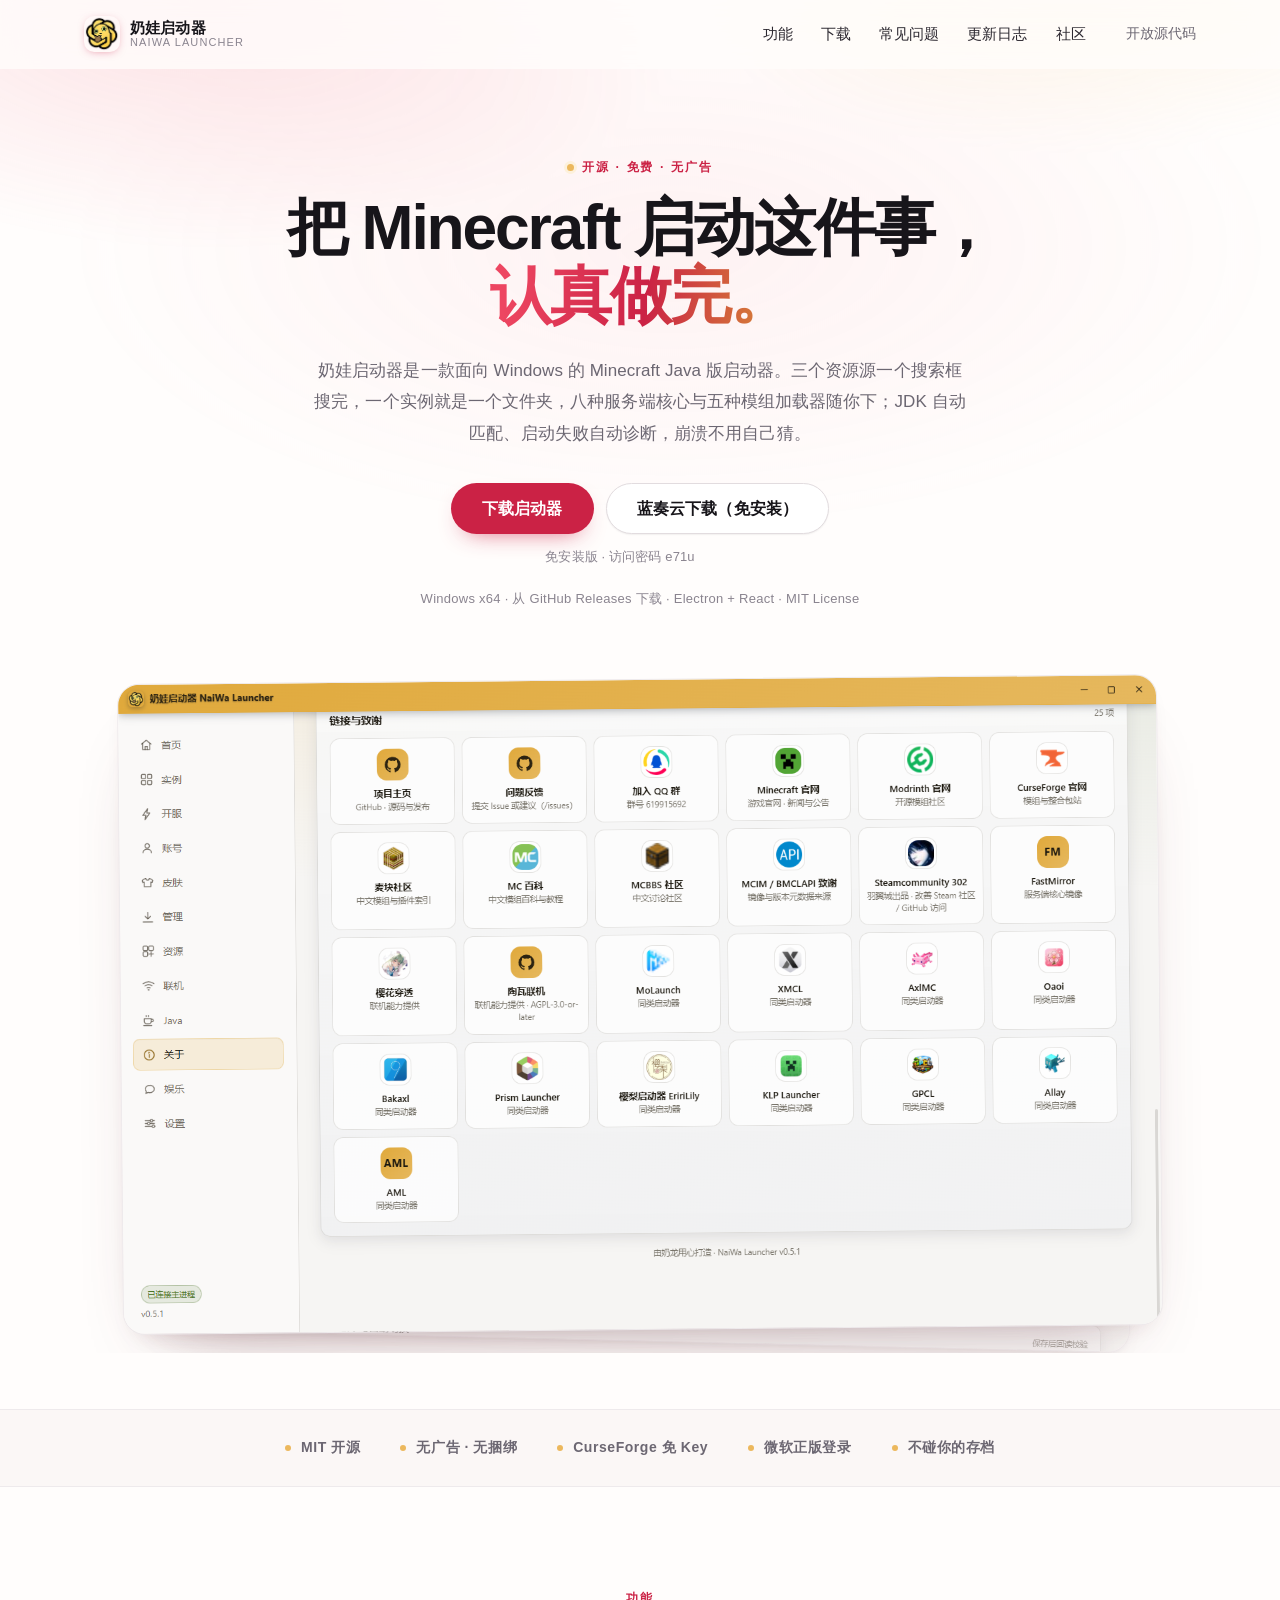
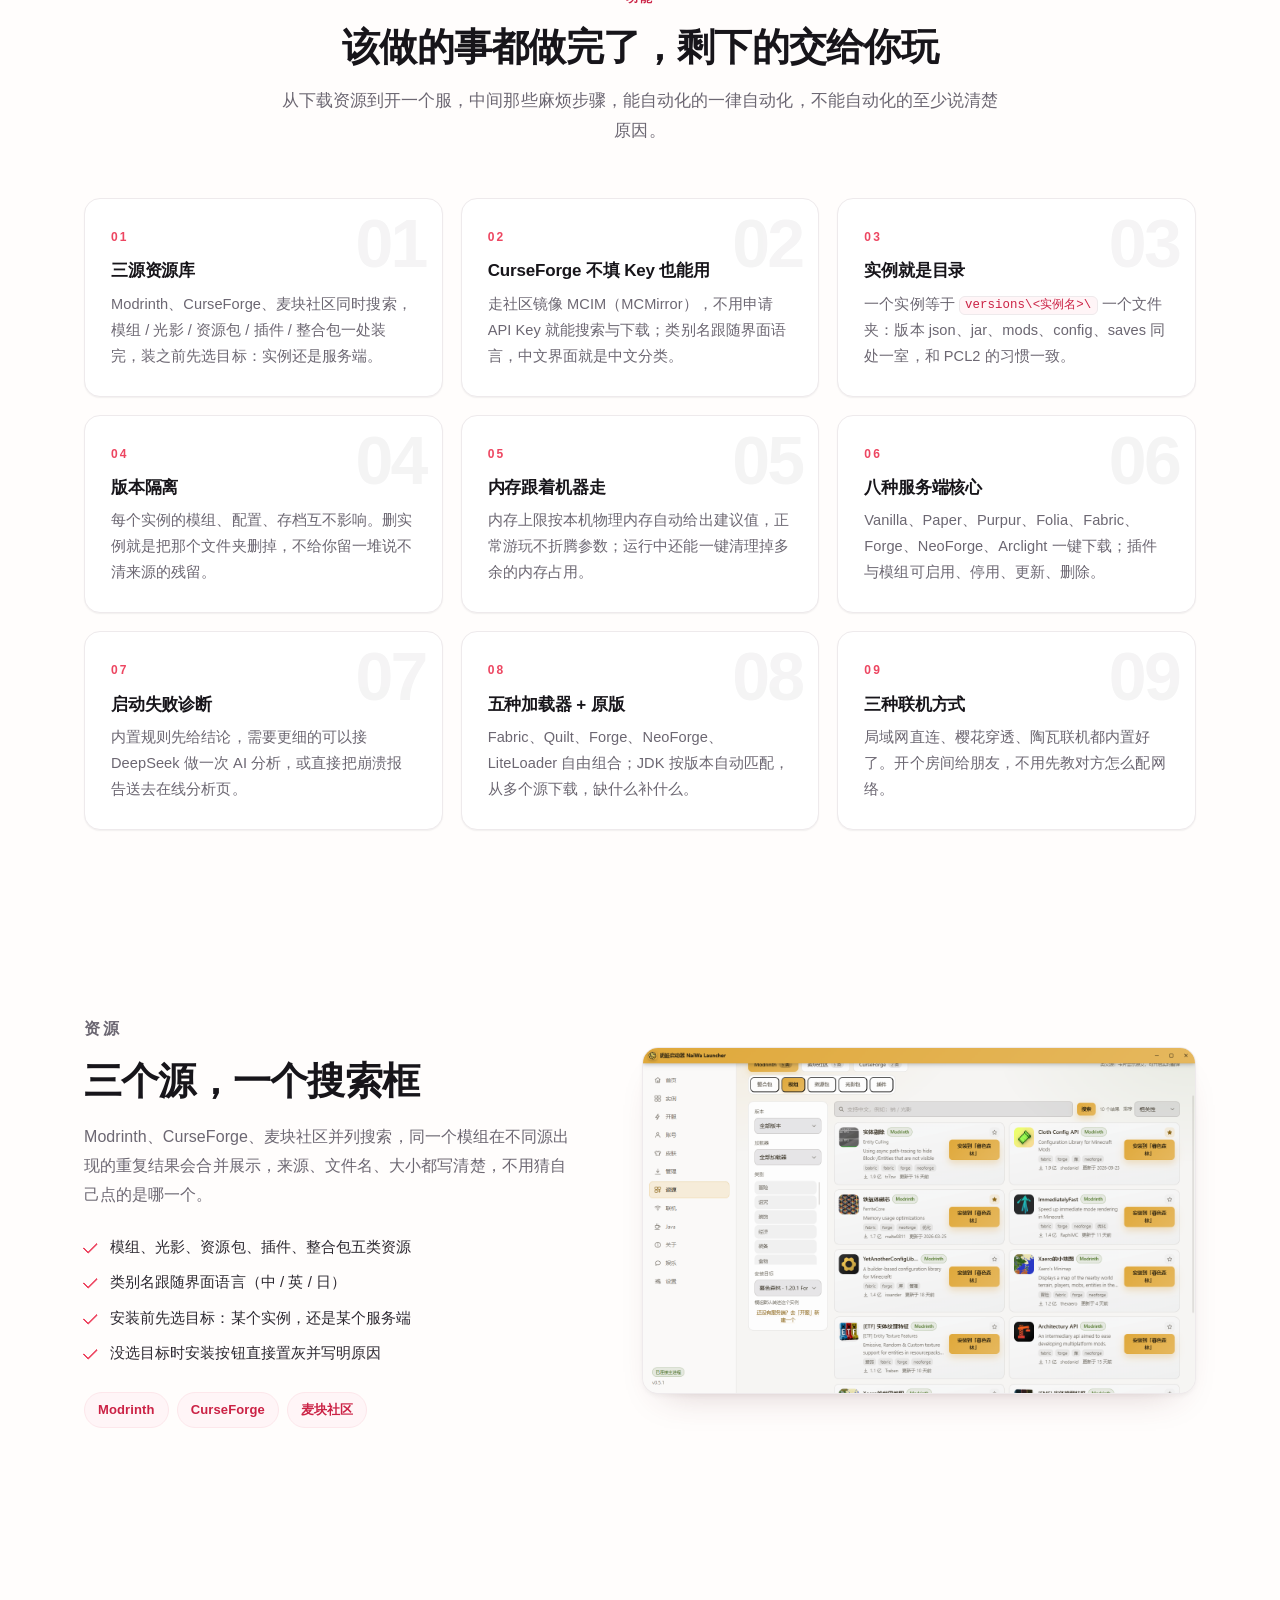
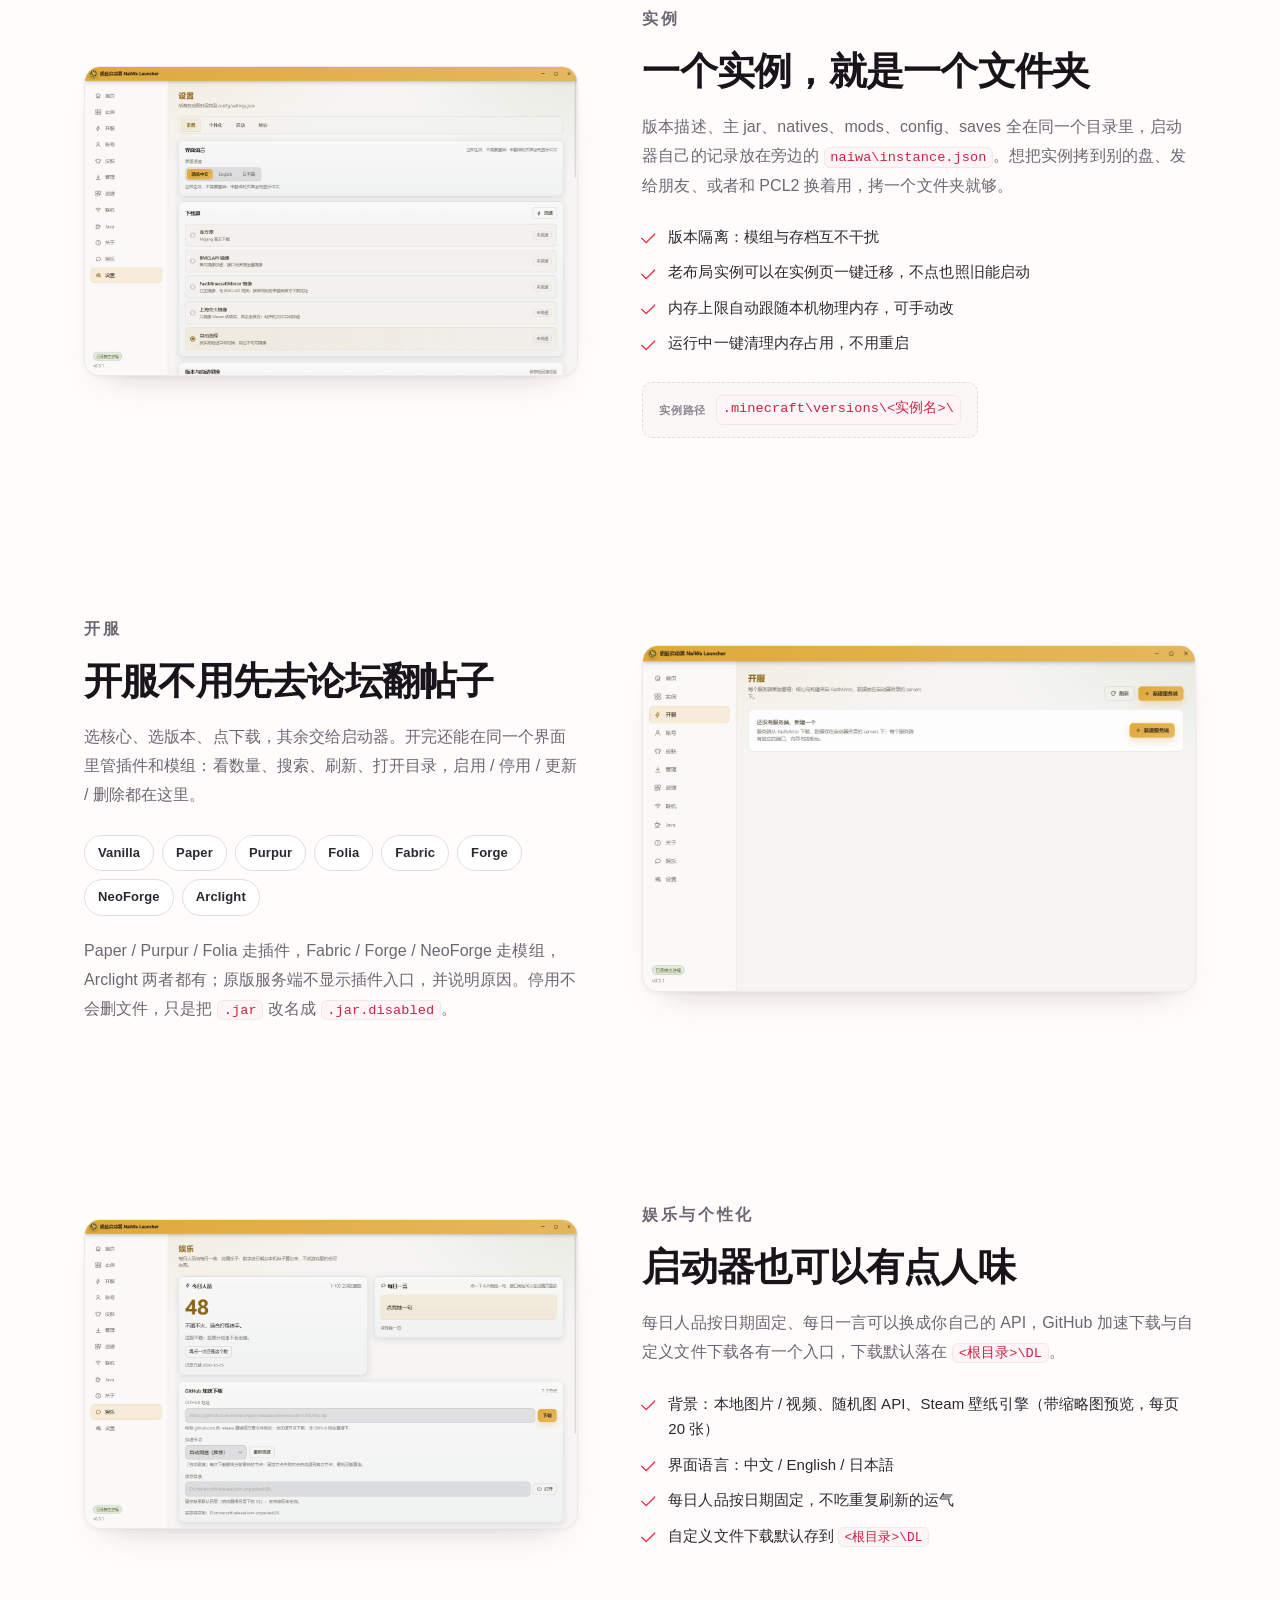
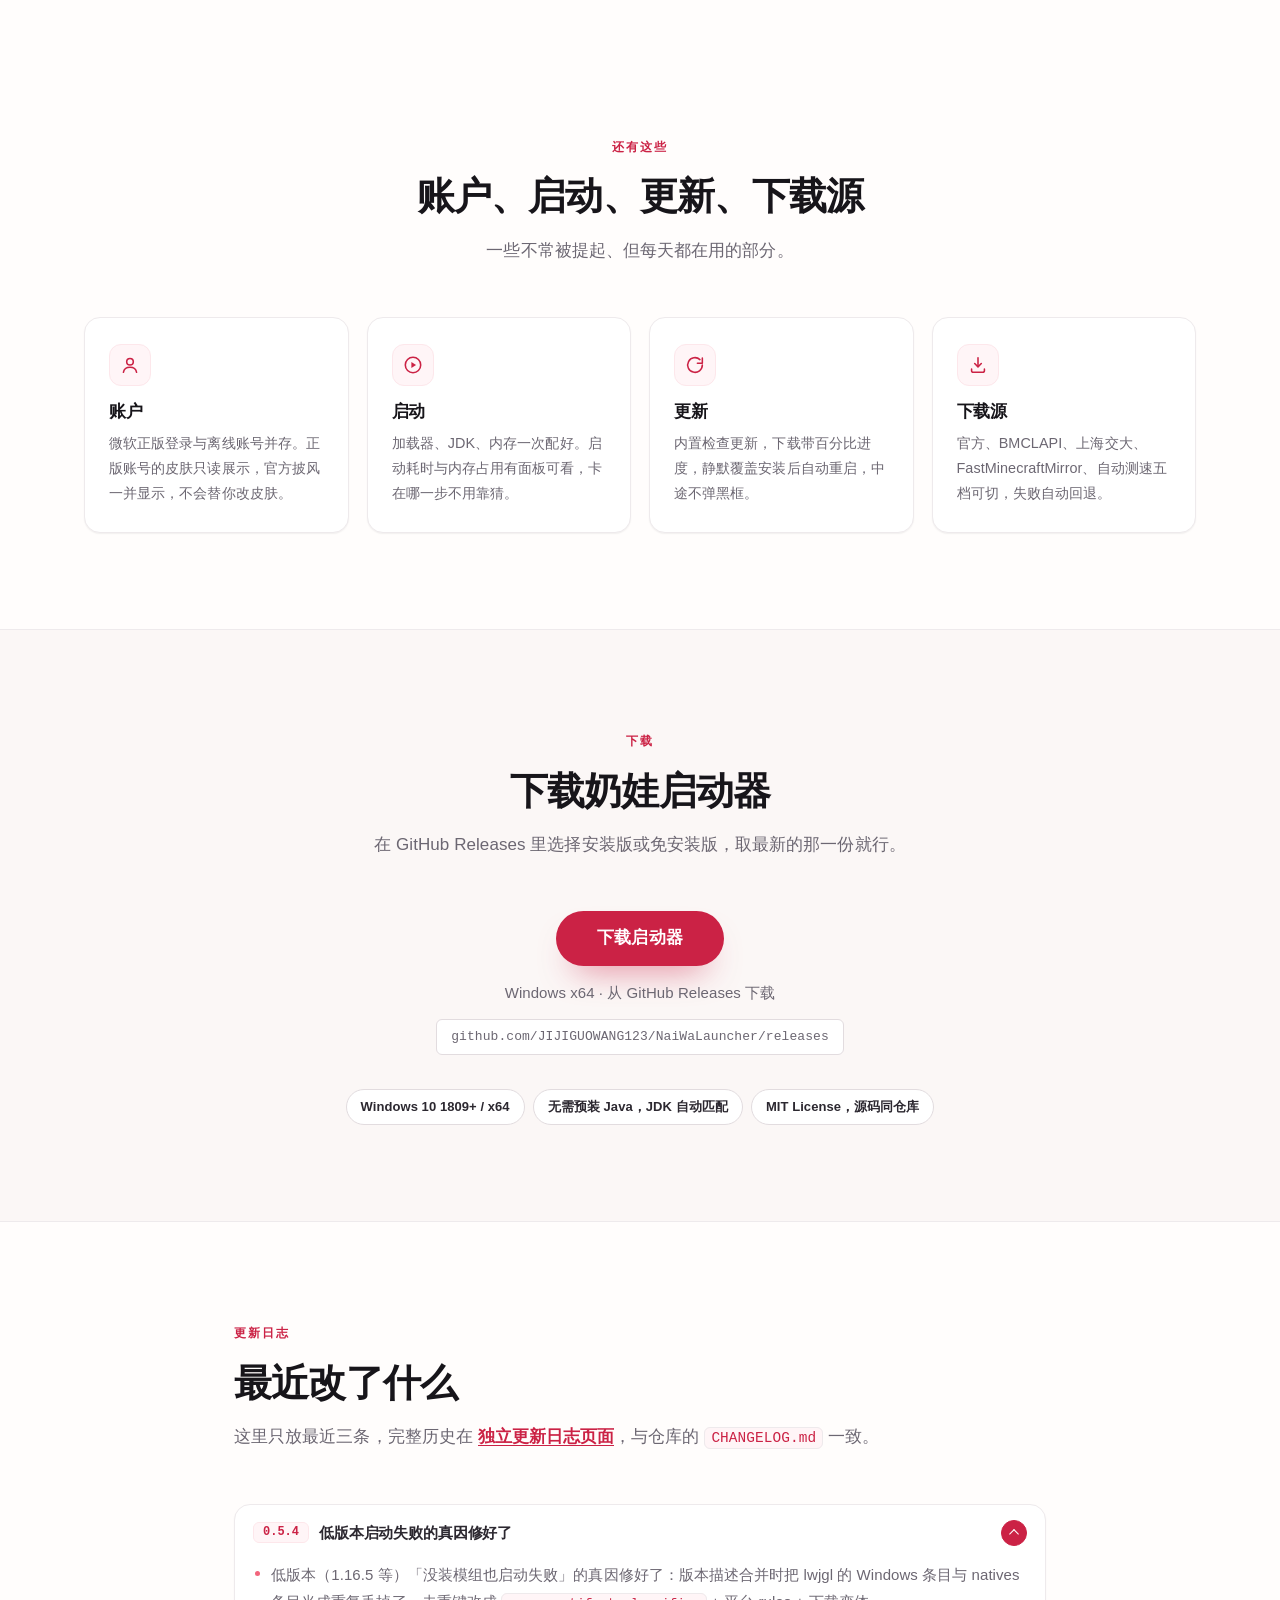
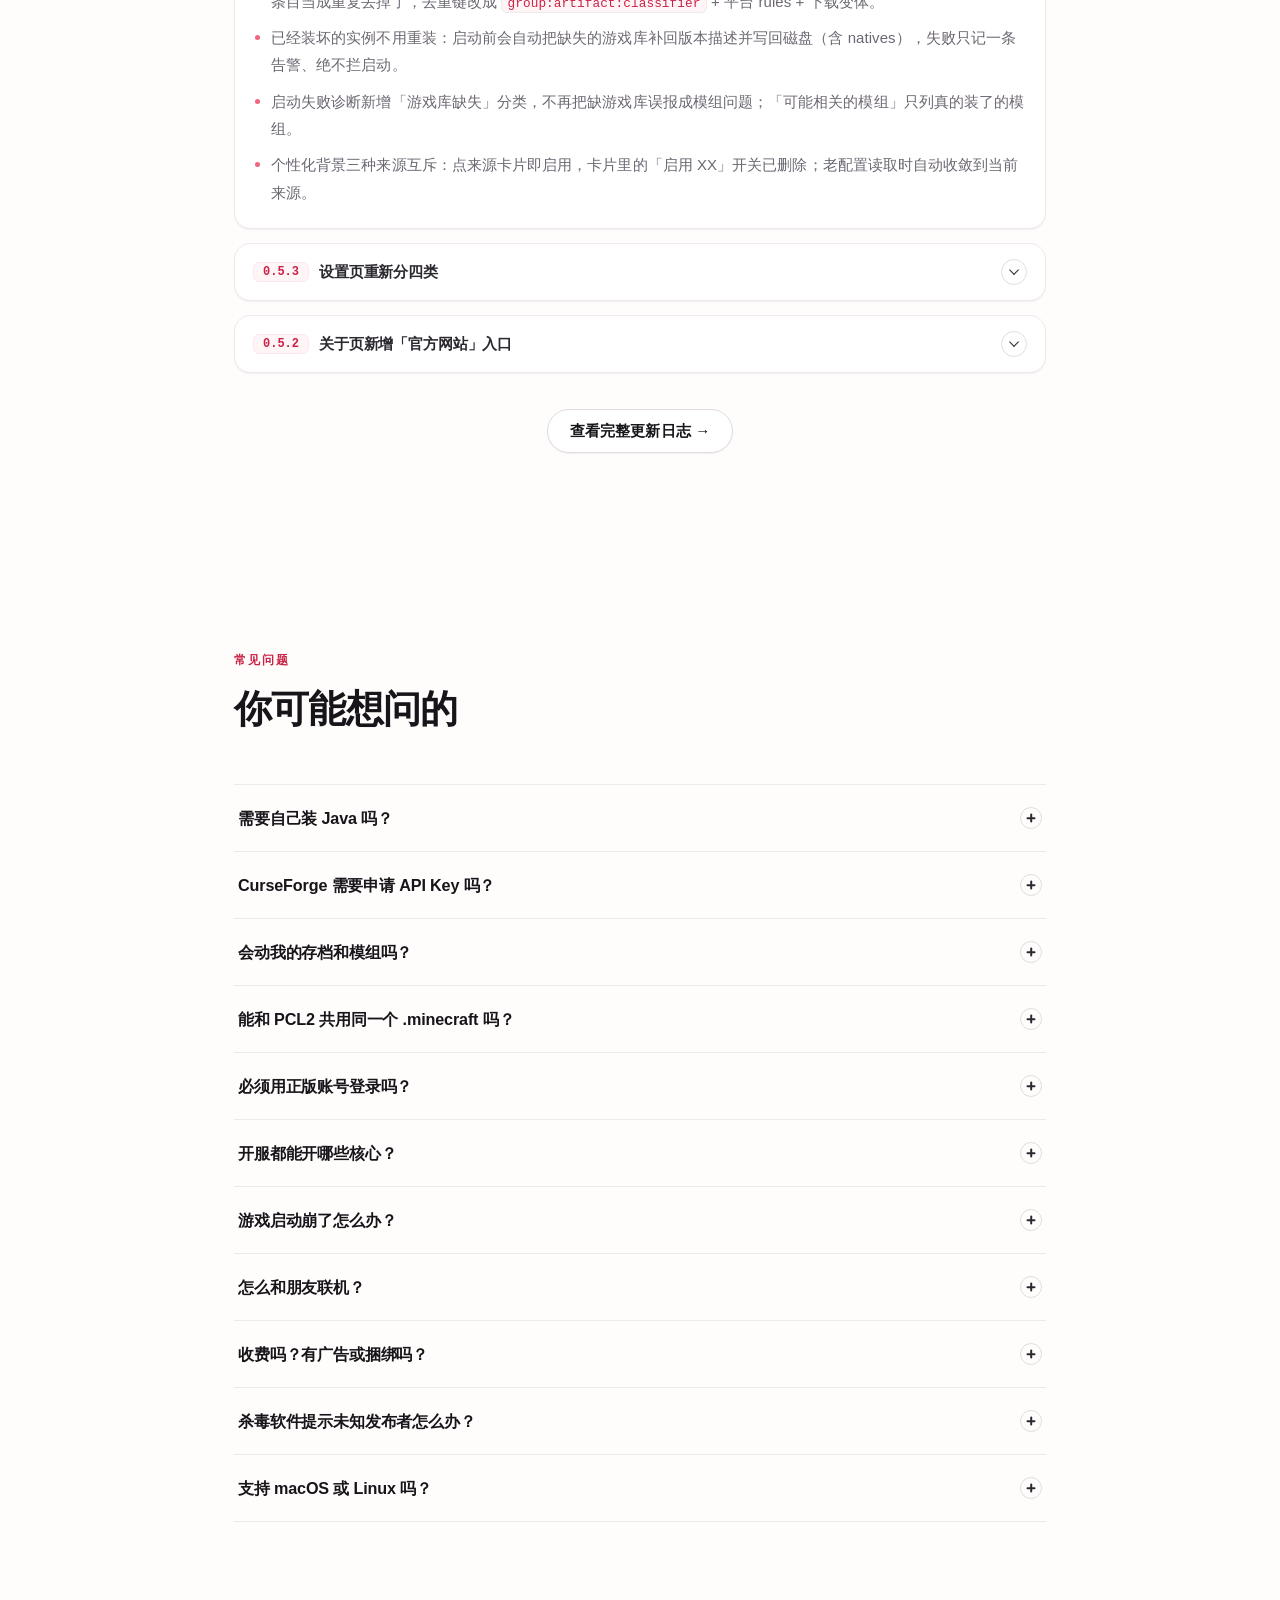
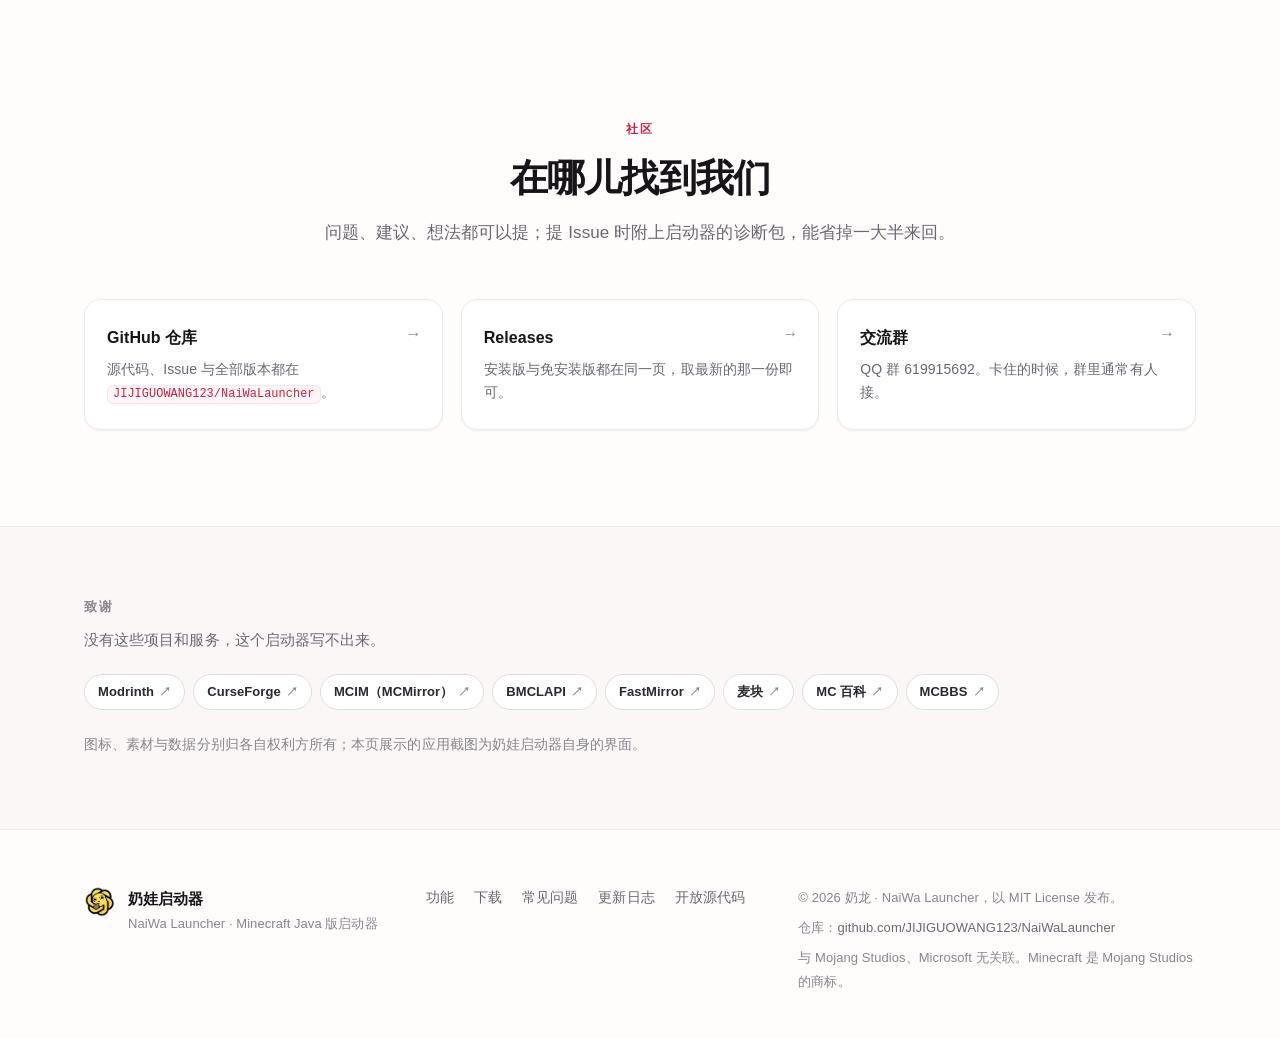
==== commit aa7cdf70: "0.5.4" ====
--- a/index.html
+++ b/index.html
@@ -326,11 +326,30 @@
         <div class="clog-item is-open">
           <h3 class="clog-head">
             <button class="clog-btn" type="button" id="cl-b0" aria-expanded="true" aria-controls="cl-p0">
+              <span class="clog-title"><span class="ver-tag">0.5.4</span><span class="clog-sub">低版本启动失败的真因修好了</span></span>
+              <span class="clog-icon" aria-hidden="true"></span>
+            </button>
+          </h3>
+          <div class="clog-panel" id="cl-p0" role="region" aria-labelledby="cl-b0">
+            <div class="clog-body">
+              <ul class="clog-list">
+                <li>低版本（1.16.5 等）「没装模组也启动失败」的真因修好了：版本描述合并时把 lwjgl 的 Windows 条目与 natives 条目当成重复丢掉了，去重键改成 <code>group:artifact:classifier</code> + 平台 rules + 下载变体。</li>
+                <li>已经装坏的实例不用重装：启动前会自动把缺失的游戏库补回版本描述并写回磁盘（含 natives），失败只记一条告警、绝不拦启动。</li>
+                <li>启动失败诊断新增「游戏库缺失」分类，不再把缺游戏库误报成模组问题；「可能相关的模组」只列真的装了的模组。</li>
+                <li>个性化背景三种来源互斥：点来源卡片即启用，卡片里的「启用 XX」开关已删除；老配置读取时自动收敛到当前来源。</li>
+              </ul>
+            </div>
+          </div>
+        </div>
+
+        <div class="clog-item">
+          <h3 class="clog-head">
+            <button class="clog-btn" type="button" id="cl-b1" aria-expanded="false" aria-controls="cl-p1">
               <span class="clog-title"><span class="ver-tag">0.5.3</span><span class="clog-sub">设置页重新分四类</span></span>
               <span class="clog-icon" aria-hidden="true"></span>
             </button>
           </h3>
-          <div class="clog-panel" id="cl-p0" role="region" aria-labelledby="cl-b0">
+          <div class="clog-panel" id="cl-p1" role="region" aria-labelledby="cl-b1">
             <div class="clog-body">
               <ul class="clog-list">
                 <li>设置页改成「基础 / 下载 / 风格 / 其他」四个标签，按用途归类；「个性化 / 启动 / 其它」三个独立页面<strong>并入设置</strong>，侧栏只留一个「设置」。</li>
@@ -345,35 +364,15 @@
 
         <div class="clog-item">
           <h3 class="clog-head">
-            <button class="clog-btn" type="button" id="cl-b1" aria-expanded="false" aria-controls="cl-p1">
+            <button class="clog-btn" type="button" id="cl-b2" aria-expanded="false" aria-controls="cl-p2">
               <span class="clog-title"><span class="ver-tag">0.5.2</span><span class="clog-sub">关于页新增「官方网站」入口</span></span>
               <span class="clog-icon" aria-hidden="true"></span>
             </button>
           </h3>
-          <div class="clog-panel" id="cl-p1" role="region" aria-labelledby="cl-b1">
+          <div class="clog-panel" id="cl-p2" role="region" aria-labelledby="cl-b2">
             <div class="clog-body">
               <ul class="clog-list">
                 <li>关于页「链接与致谢」新增条目「官方网站」（下载与更新日志），指向 <code>https://jijiguowang123.github.io/naiwai/</code>，排在致谢最前面；致谢共 26 项。</li>
-              </ul>
-            </div>
-          </div>
-        </div>
-
-        <div class="clog-item">
-          <h3 class="clog-head">
-            <button class="clog-btn" type="button" id="cl-b2" aria-expanded="false" aria-controls="cl-p2">
-              <span class="clog-title"><span class="ver-tag">0.5.1</span><span class="clog-sub">实例布局改成和 PCL2 一样</span></span>
-              <span class="clog-icon" aria-hidden="true"></span>
-            </button>
-          </h3>
-          <div class="clog-panel" id="cl-p2" role="region" aria-labelledby="cl-b2">
-            <div class="clog-body">
-              <ul class="clog-list">
-                <li>一个实例 = <code>versions\&lt;实例名&gt;\</code> 一个目录，版本 json、client jar、natives、mods、config、saves 都在里面；建实例后会清掉不再需要的共享原版目录。</li>
-                <li>实例页新增「迁移旧版本布局」：检测到旧实例才可用，执行顺序是复制 → 逐文件校验 → 原子改名 → 改记录 → 删源，失败保留原文件，可续做、重复点幂等。</li>
-                <li>设置新增「游戏资源清理」：先显示 libraries / assets 占用，必须勾选确认才能清理；白名单只允许清 <code>libraries</code>、<code>assets</code> 与没人使用的原版版本目录。</li>
-                <li>清理后启动会自动按需补齐依赖，离线或镜像不可用时会给出可读原因并中止，不再撞「启动失败」。</li>
-                <li>在线与本地整合包安装同样使用新布局。</li>
               </ul>
             </div>
           </div>
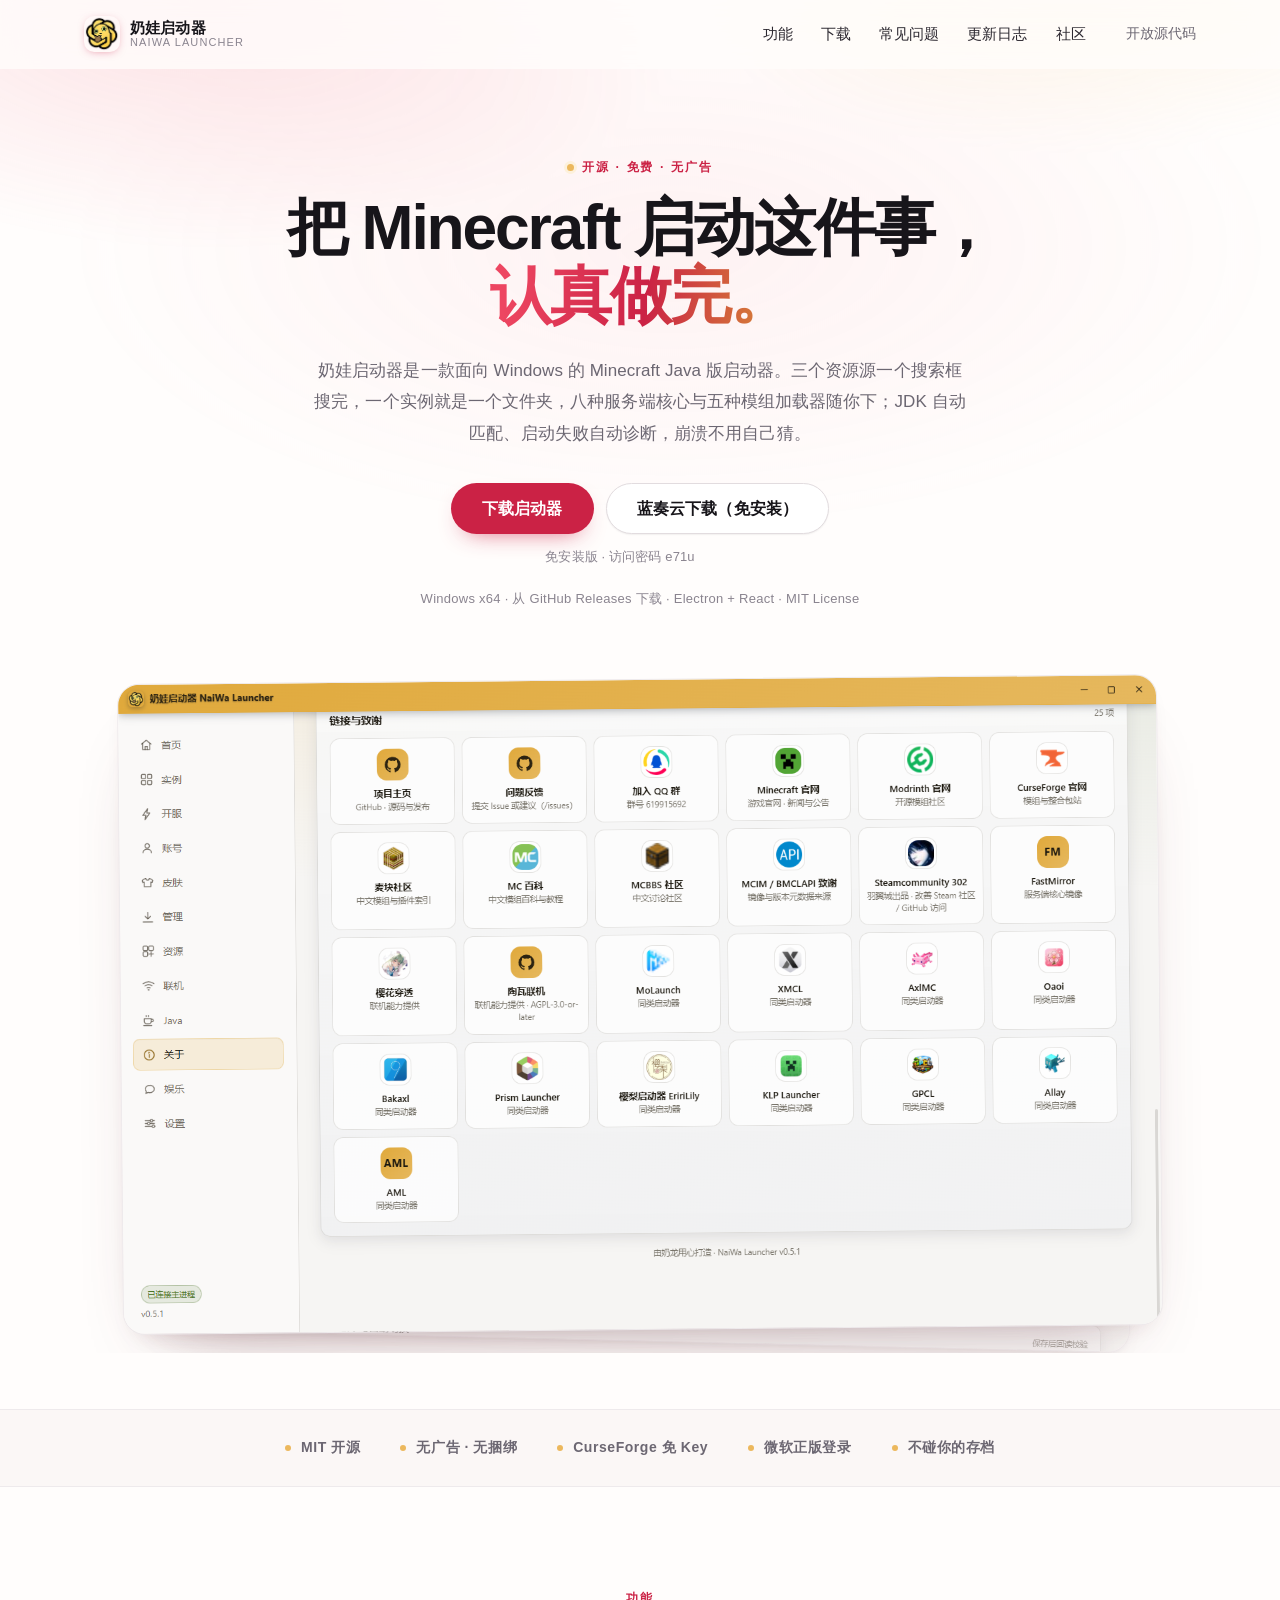
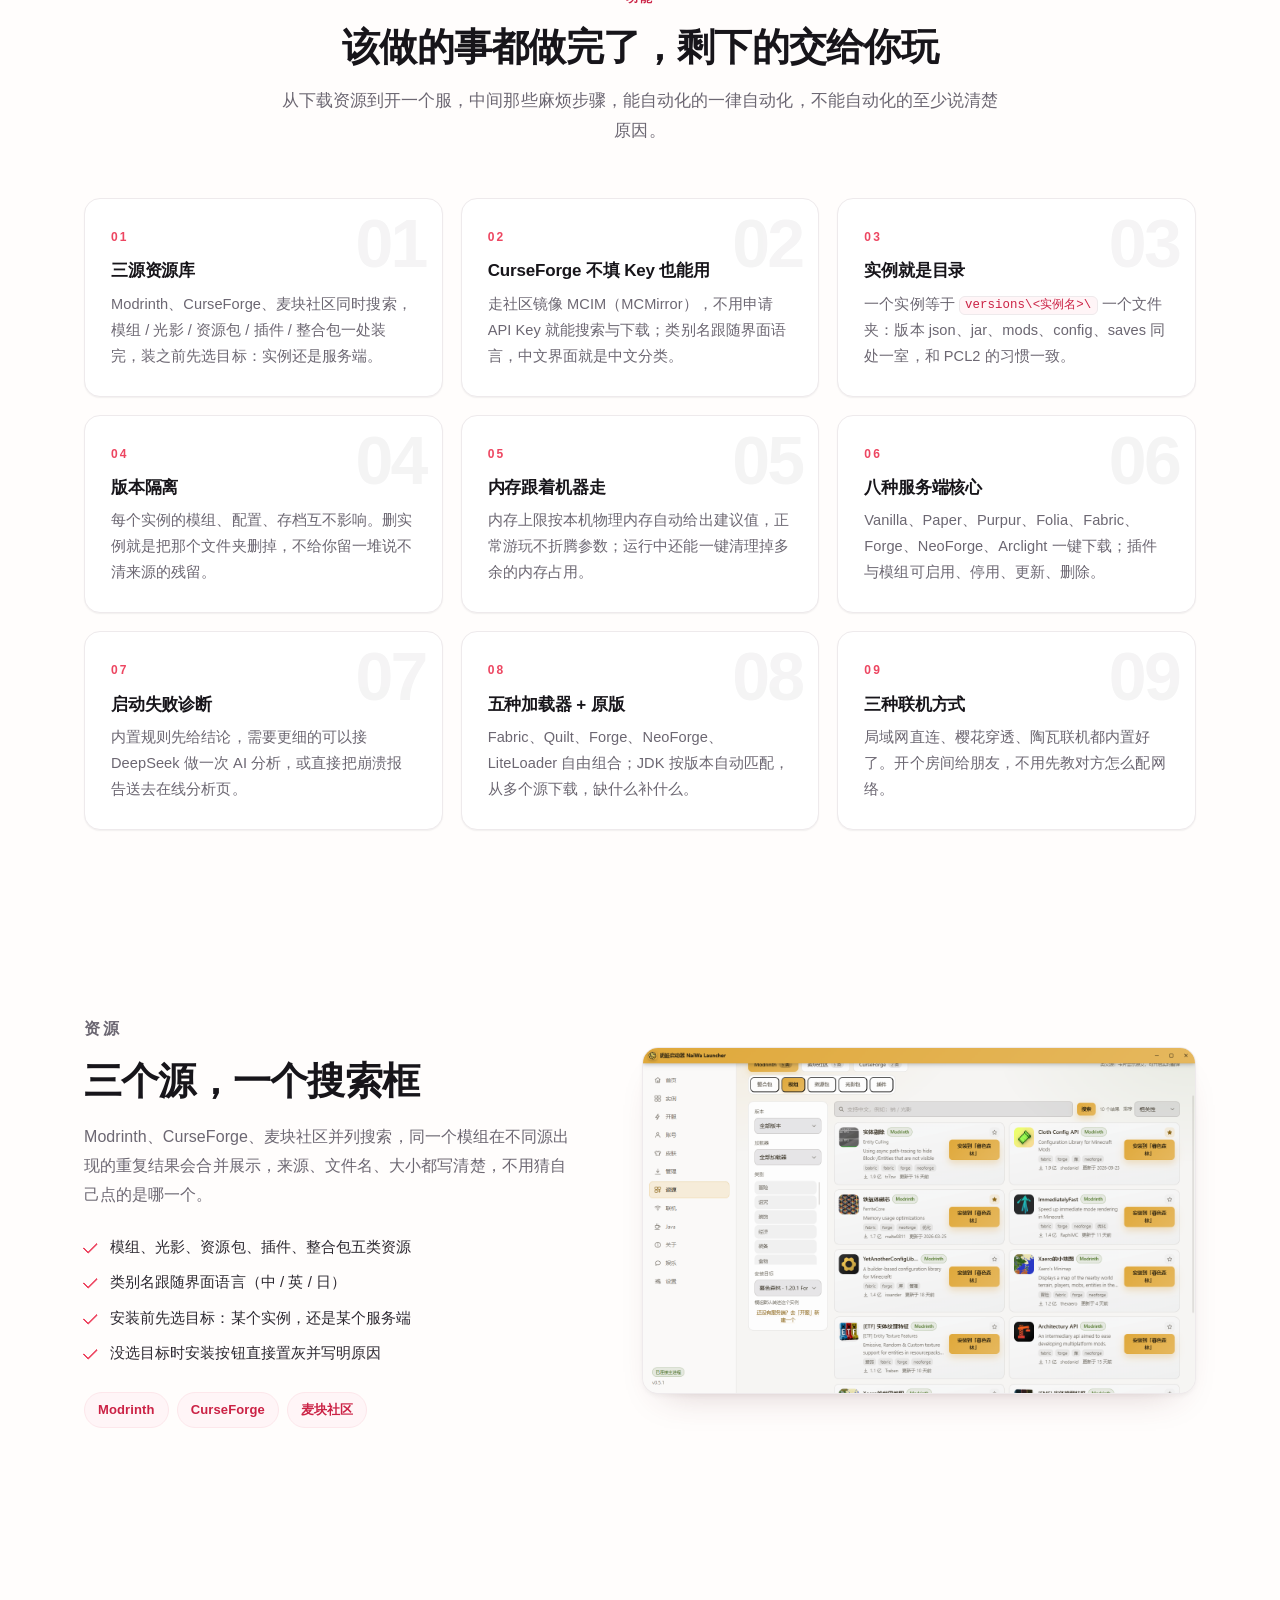
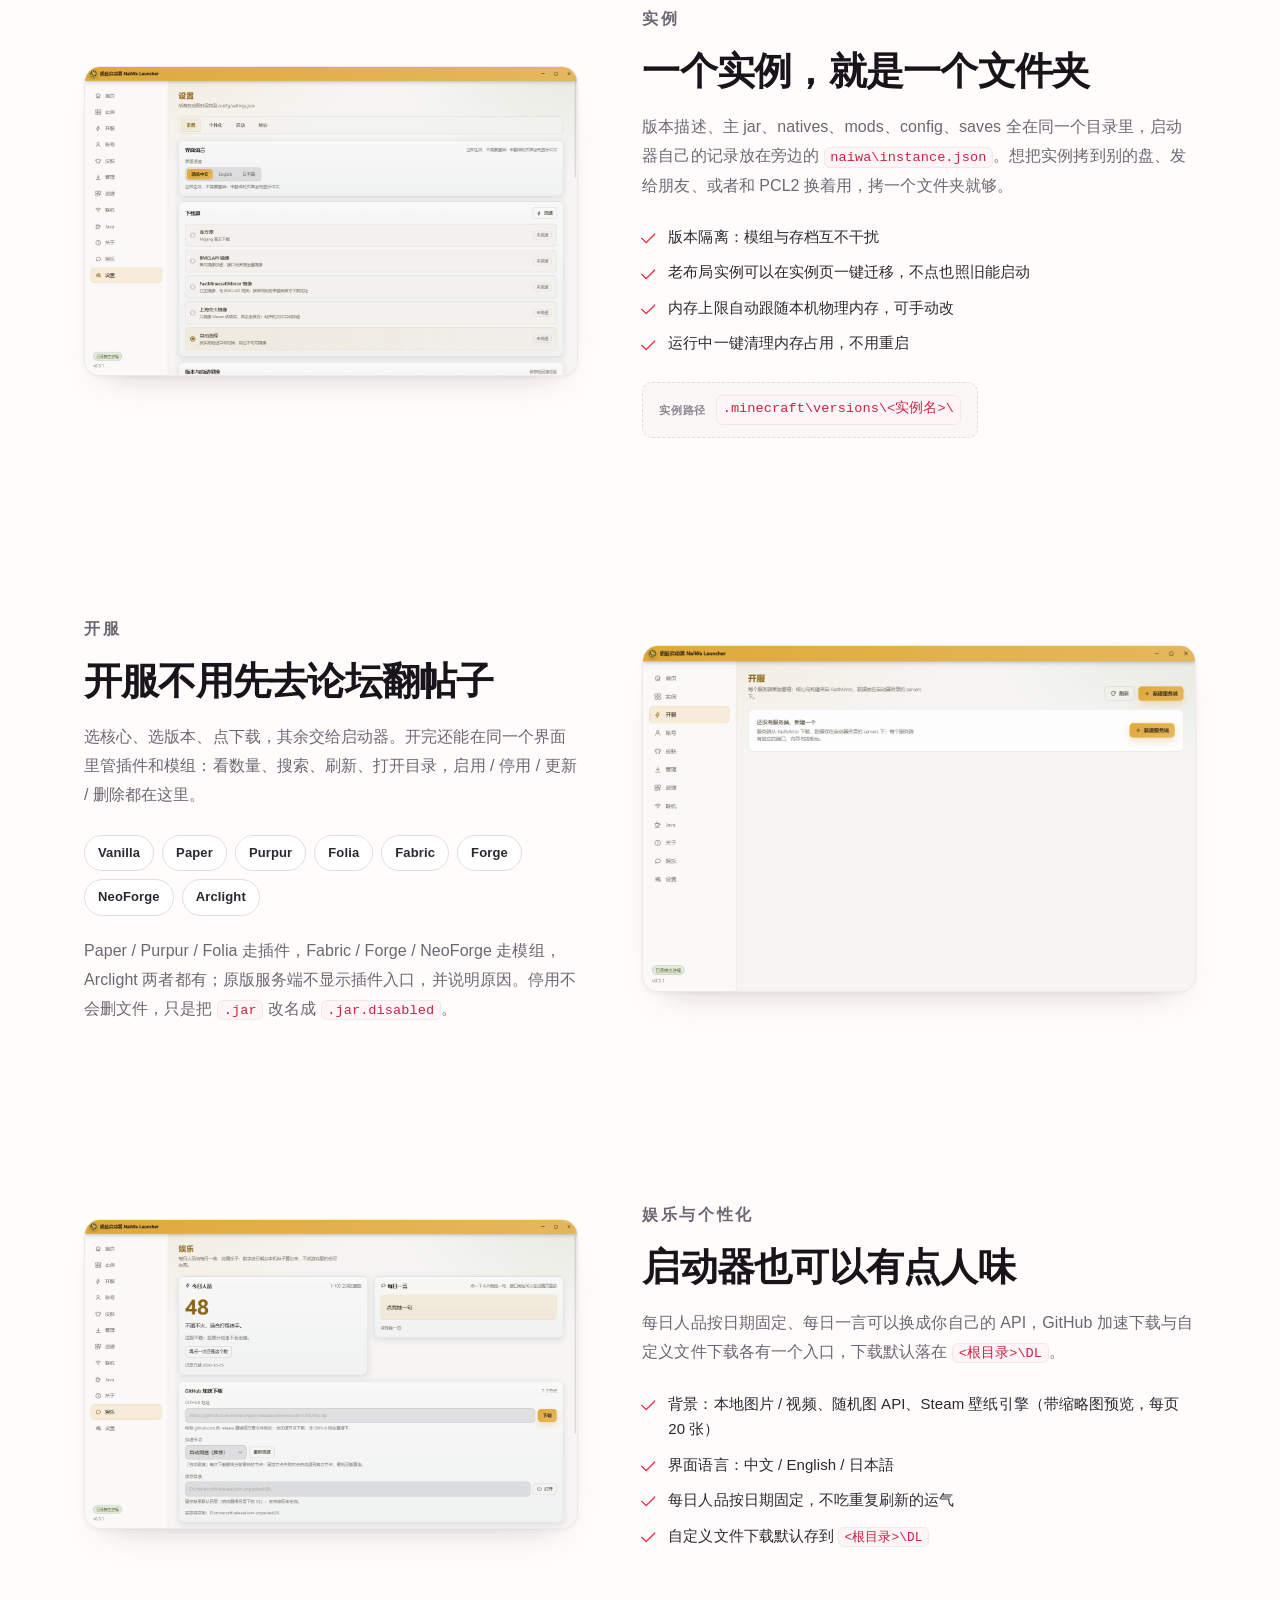
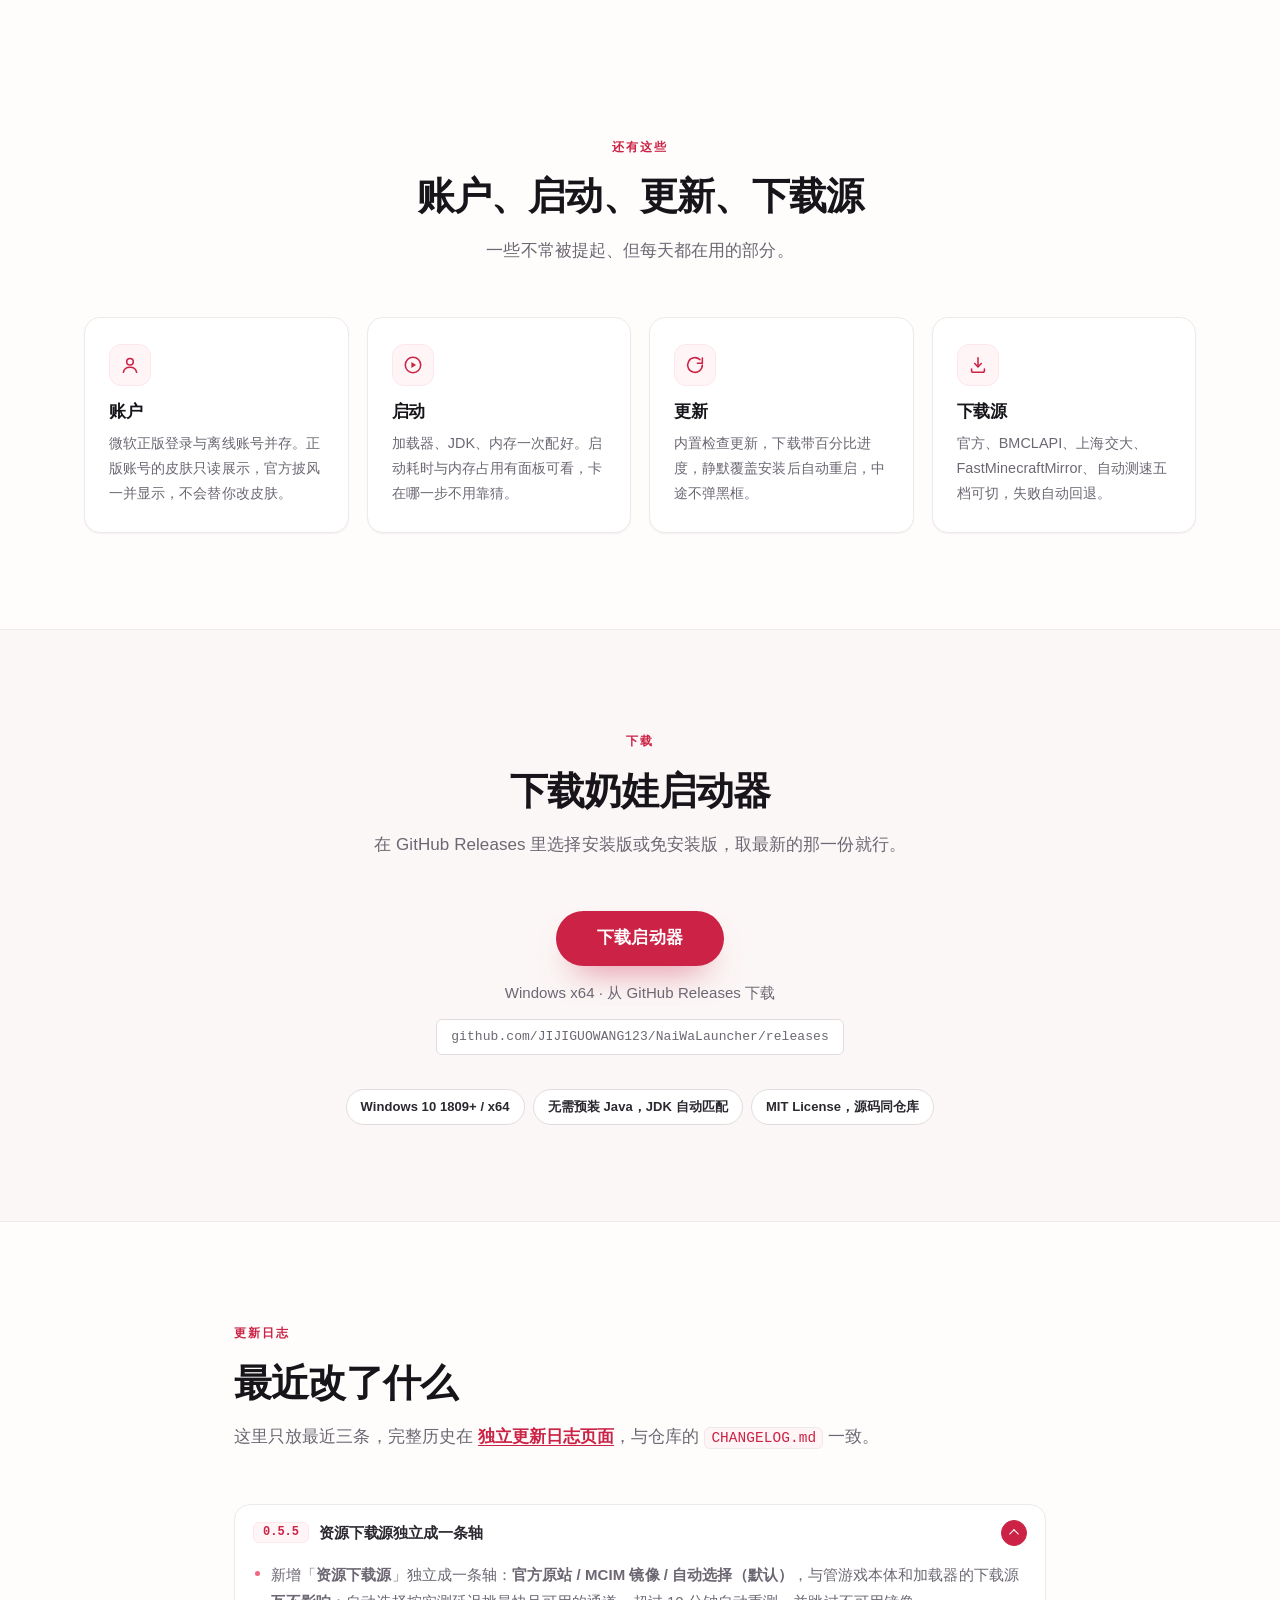
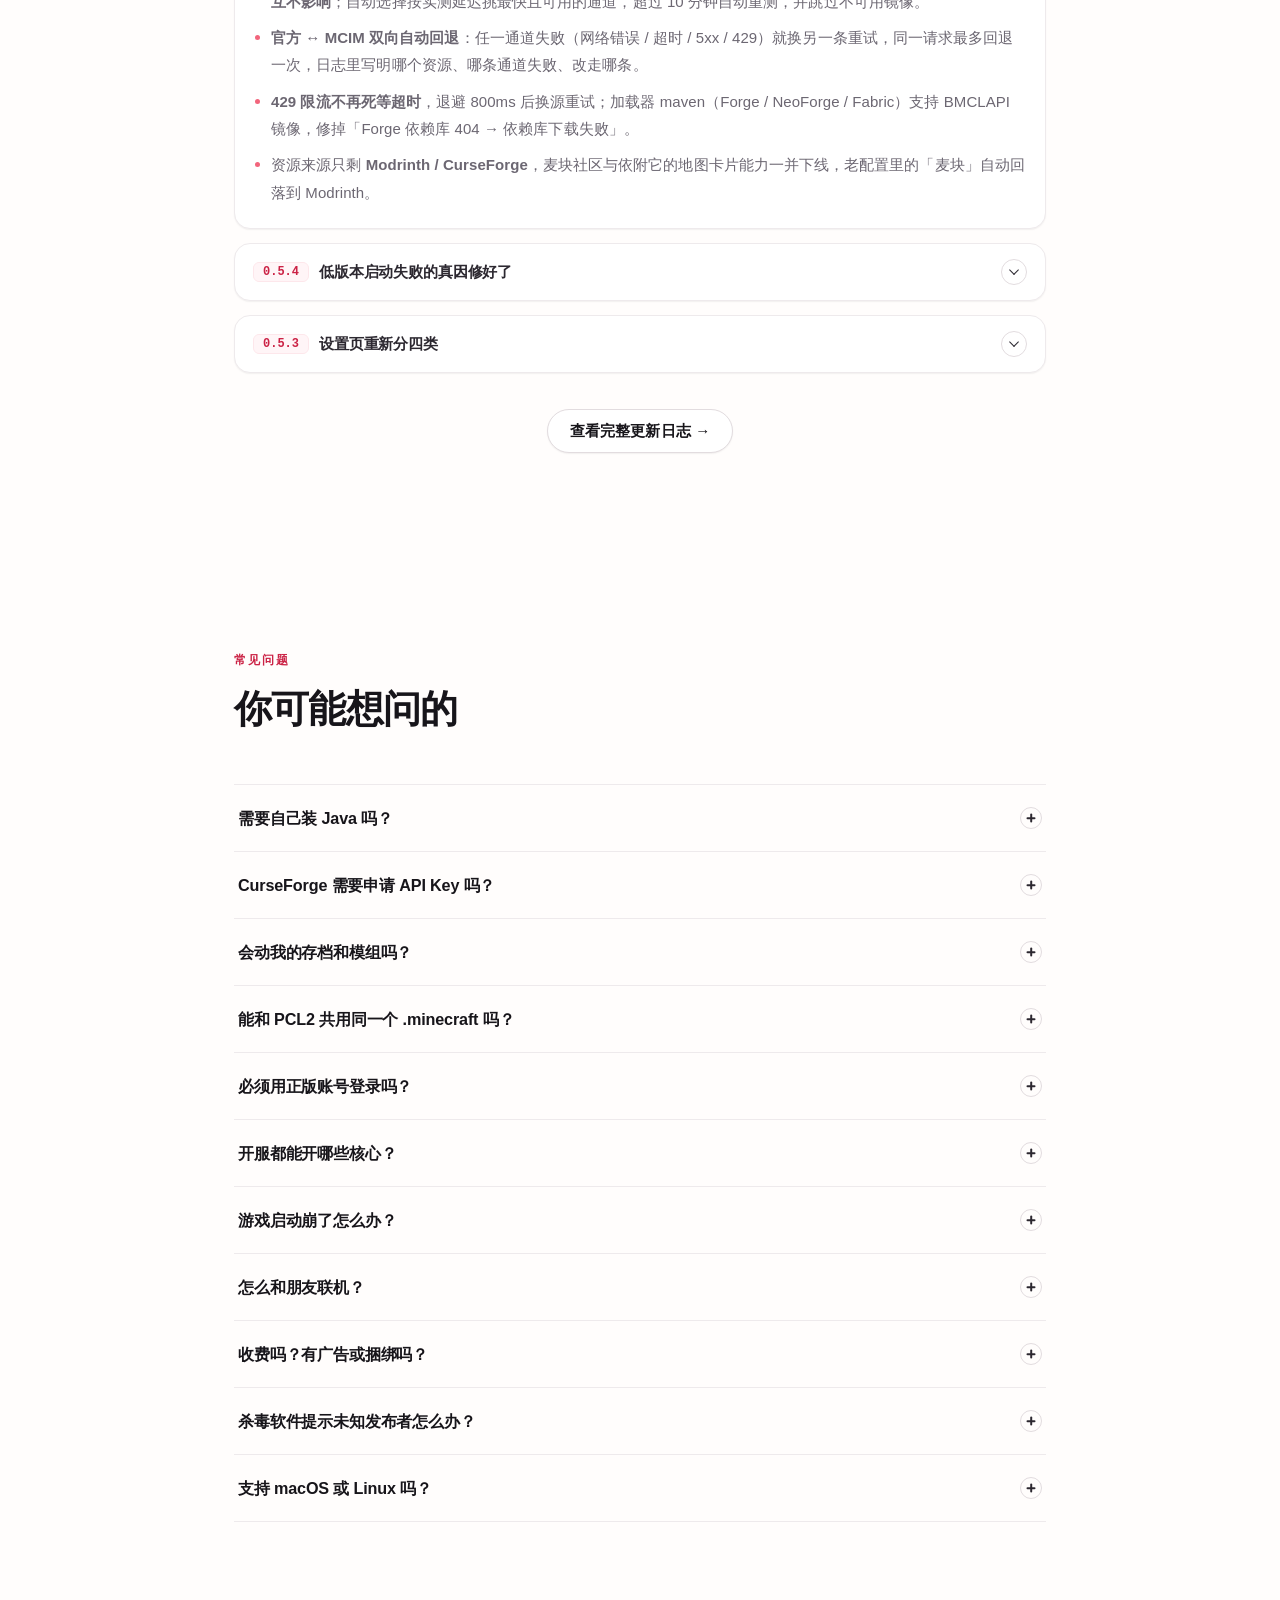
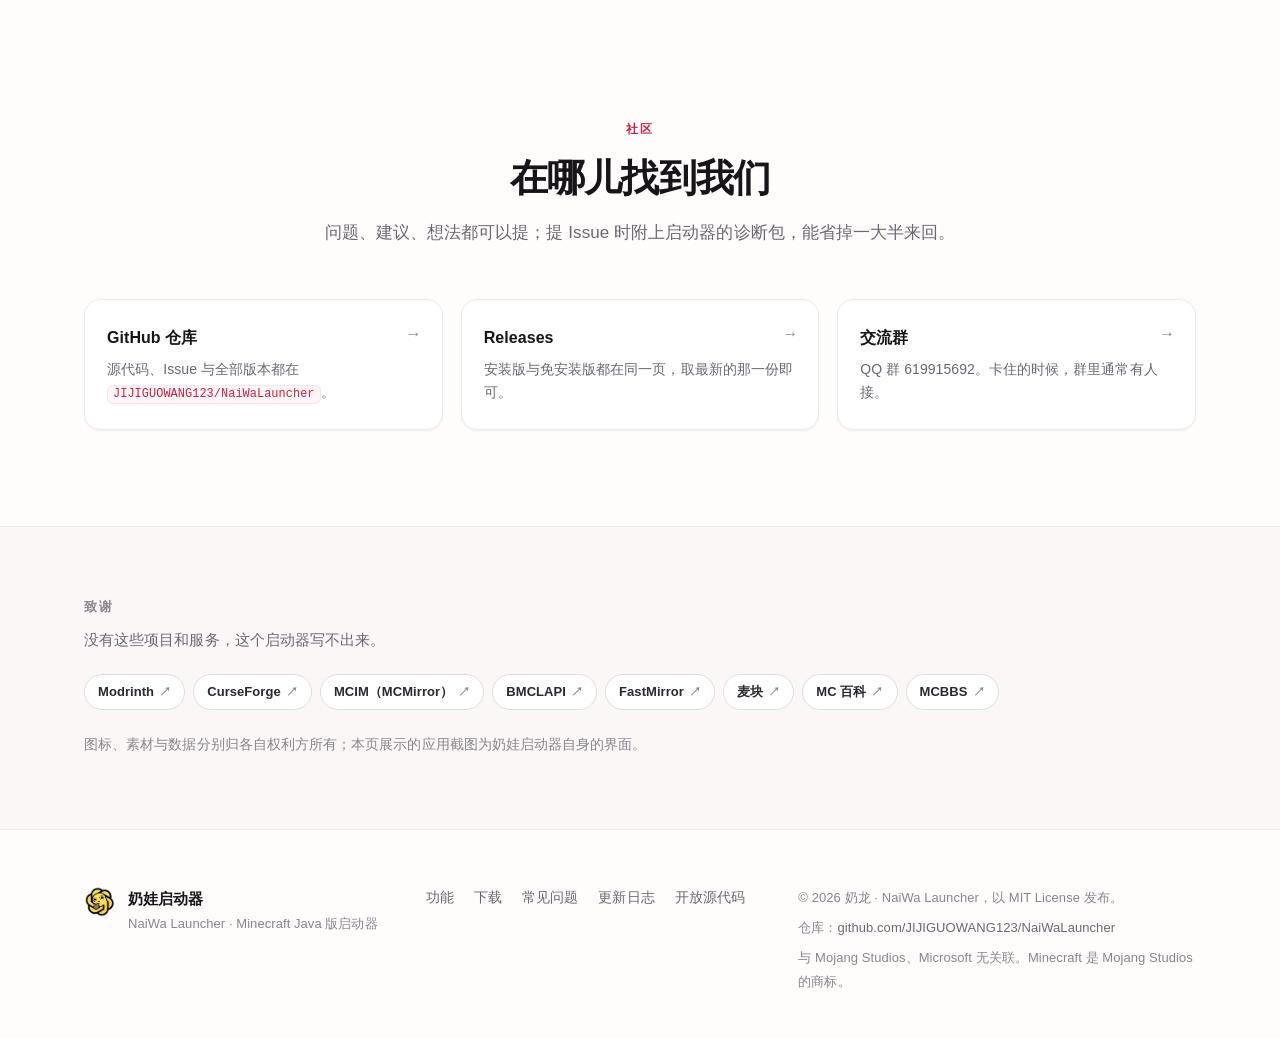
==== commit e0bece0d: "0.5.5" ====
--- a/index.html
+++ b/index.html
@@ -326,11 +326,30 @@
         <div class="clog-item is-open">
           <h3 class="clog-head">
             <button class="clog-btn" type="button" id="cl-b0" aria-expanded="true" aria-controls="cl-p0">
+              <span class="clog-title"><span class="ver-tag">0.5.5</span><span class="clog-sub">资源下载源独立成一条轴</span></span>
+              <span class="clog-icon" aria-hidden="true"></span>
+            </button>
+          </h3>
+          <div class="clog-panel" id="cl-p0" role="region" aria-labelledby="cl-b0">
+            <div class="clog-body">
+              <ul class="clog-list">
+                <li>新增「<strong>资源下载源</strong>」独立成一条轴：<strong>官方原站 / MCIM 镜像 / 自动选择（默认）</strong>，与管游戏本体和加载器的下载源<strong>互不影响</strong>；自动选择按实测延迟挑最快且可用的通道，超过 10 分钟自动重测，并跳过不可用镜像。</li>
+                <li><strong>官方 ↔ MCIM 双向自动回退</strong>：任一通道失败（网络错误 / 超时 / 5xx / 429）就换另一条重试，同一请求最多回退一次，日志里写明哪个资源、哪条通道失败、改走哪条。</li>
+                <li><strong>429 限流不再死等超时</strong>，退避 800ms 后换源重试；加载器 maven（Forge / NeoForge / Fabric）支持 BMCLAPI 镜像，修掉「Forge 依赖库 404 → 依赖库下载失败」。</li>
+                <li>资源来源只剩 <strong>Modrinth / CurseForge</strong>，麦块社区与依附它的地图卡片能力一并下线，老配置里的「麦块」自动回落到 Modrinth。</li>
+              </ul>
+            </div>
+          </div>
+        </div>
+
+        <div class="clog-item">
+          <h3 class="clog-head">
+            <button class="clog-btn" type="button" id="cl-b1" aria-expanded="false" aria-controls="cl-p1">
               <span class="clog-title"><span class="ver-tag">0.5.4</span><span class="clog-sub">低版本启动失败的真因修好了</span></span>
               <span class="clog-icon" aria-hidden="true"></span>
             </button>
           </h3>
-          <div class="clog-panel" id="cl-p0" role="region" aria-labelledby="cl-b0">
+          <div class="clog-panel" id="cl-p1" role="region" aria-labelledby="cl-b1">
             <div class="clog-body">
               <ul class="clog-list">
                 <li>低版本（1.16.5 等）「没装模组也启动失败」的真因修好了：版本描述合并时把 lwjgl 的 Windows 条目与 natives 条目当成重复丢掉了，去重键改成 <code>group:artifact:classifier</code> + 平台 rules + 下载变体。</li>
@@ -344,12 +363,12 @@
 
         <div class="clog-item">
           <h3 class="clog-head">
-            <button class="clog-btn" type="button" id="cl-b1" aria-expanded="false" aria-controls="cl-p1">
+            <button class="clog-btn" type="button" id="cl-b2" aria-expanded="false" aria-controls="cl-p2">
               <span class="clog-title"><span class="ver-tag">0.5.3</span><span class="clog-sub">设置页重新分四类</span></span>
               <span class="clog-icon" aria-hidden="true"></span>
             </button>
           </h3>
-          <div class="clog-panel" id="cl-p1" role="region" aria-labelledby="cl-b1">
+          <div class="clog-panel" id="cl-p2" role="region" aria-labelledby="cl-b2">
             <div class="clog-body">
               <ul class="clog-list">
                 <li>设置页改成「基础 / 下载 / 风格 / 其他」四个标签，按用途归类；「个性化 / 启动 / 其它」三个独立页面<strong>并入设置</strong>，侧栏只留一个「设置」。</li>
@@ -362,21 +381,6 @@
           </div>
         </div>
 
-        <div class="clog-item">
-          <h3 class="clog-head">
-            <button class="clog-btn" type="button" id="cl-b2" aria-expanded="false" aria-controls="cl-p2">
-              <span class="clog-title"><span class="ver-tag">0.5.2</span><span class="clog-sub">关于页新增「官方网站」入口</span></span>
-              <span class="clog-icon" aria-hidden="true"></span>
-            </button>
-          </h3>
-          <div class="clog-panel" id="cl-p2" role="region" aria-labelledby="cl-b2">
-            <div class="clog-body">
-              <ul class="clog-list">
-                <li>关于页「链接与致谢」新增条目「官方网站」（下载与更新日志），指向 <code>https://jijiguowang123.github.io/naiwai/</code>，排在致谢最前面；致谢共 26 项。</li>
-              </ul>
-            </div>
-          </div>
-        </div>
       </div>
 
       <div class="cl-cta">
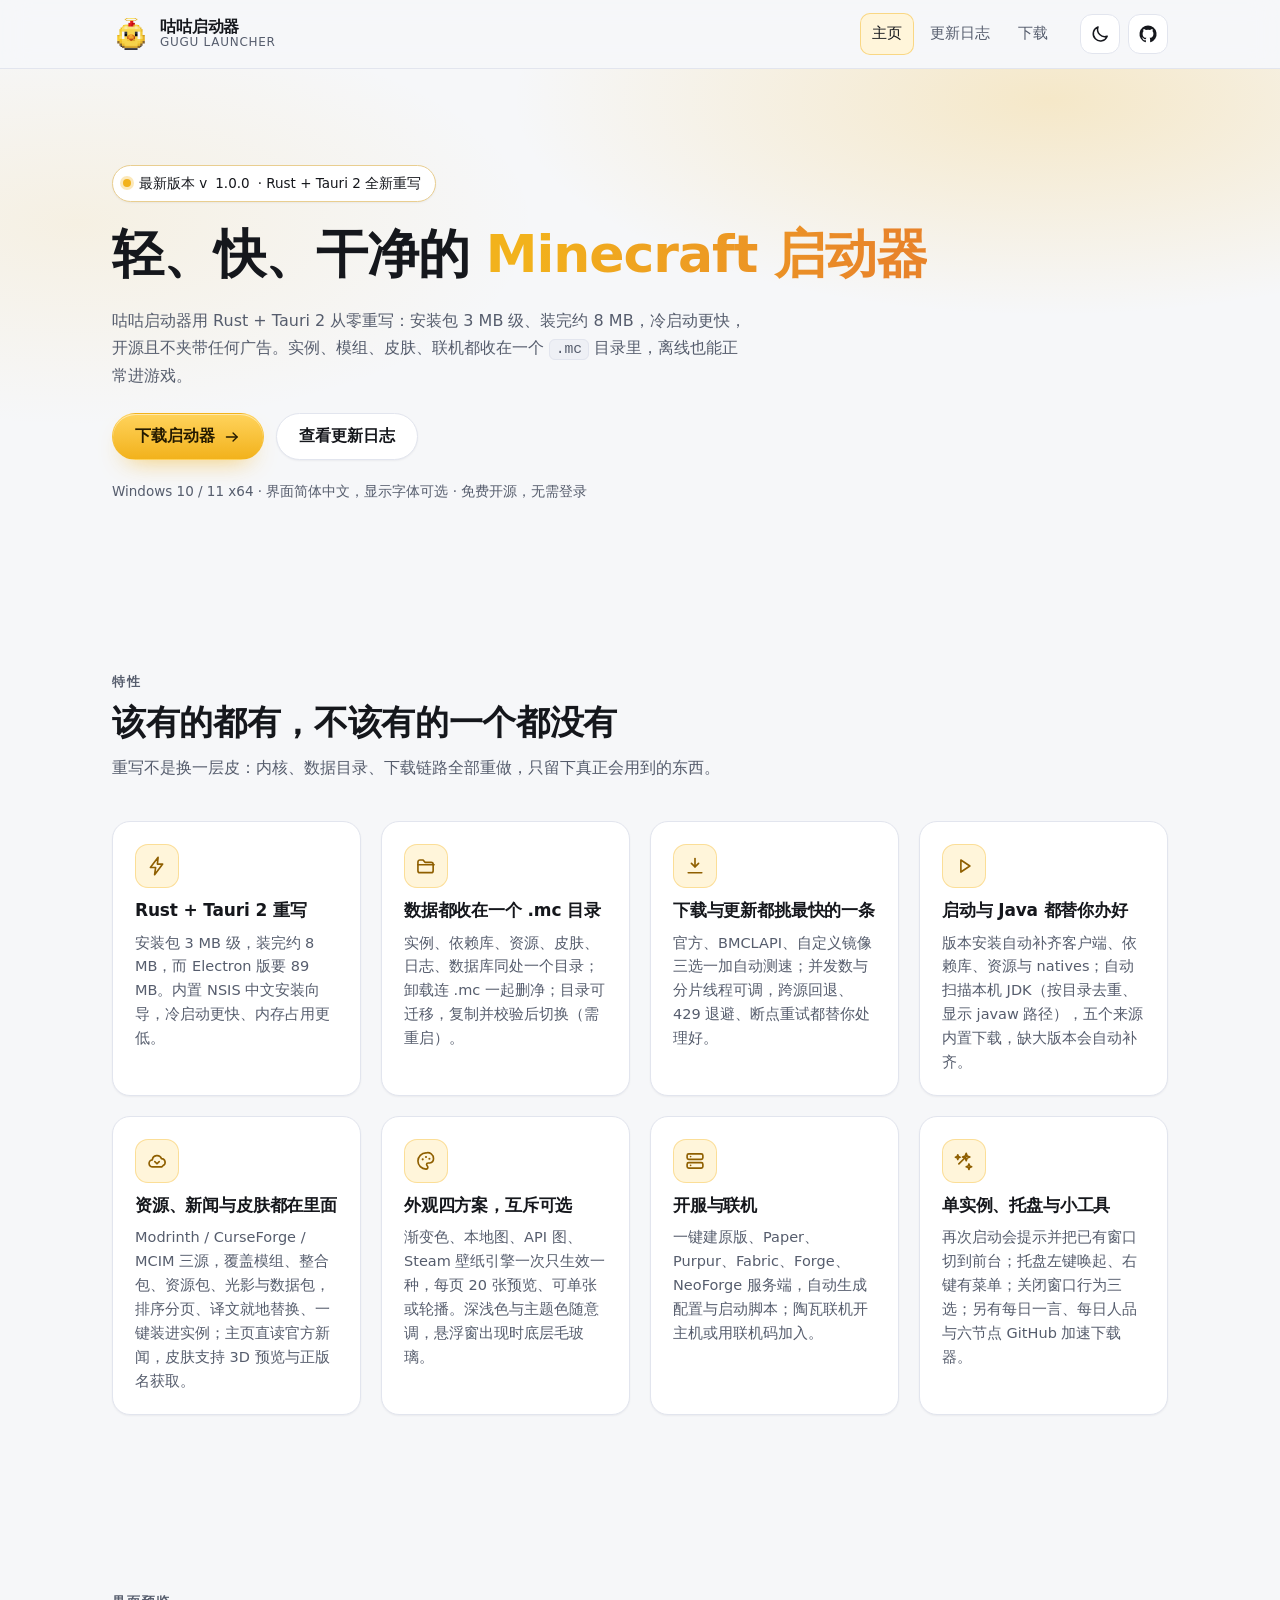
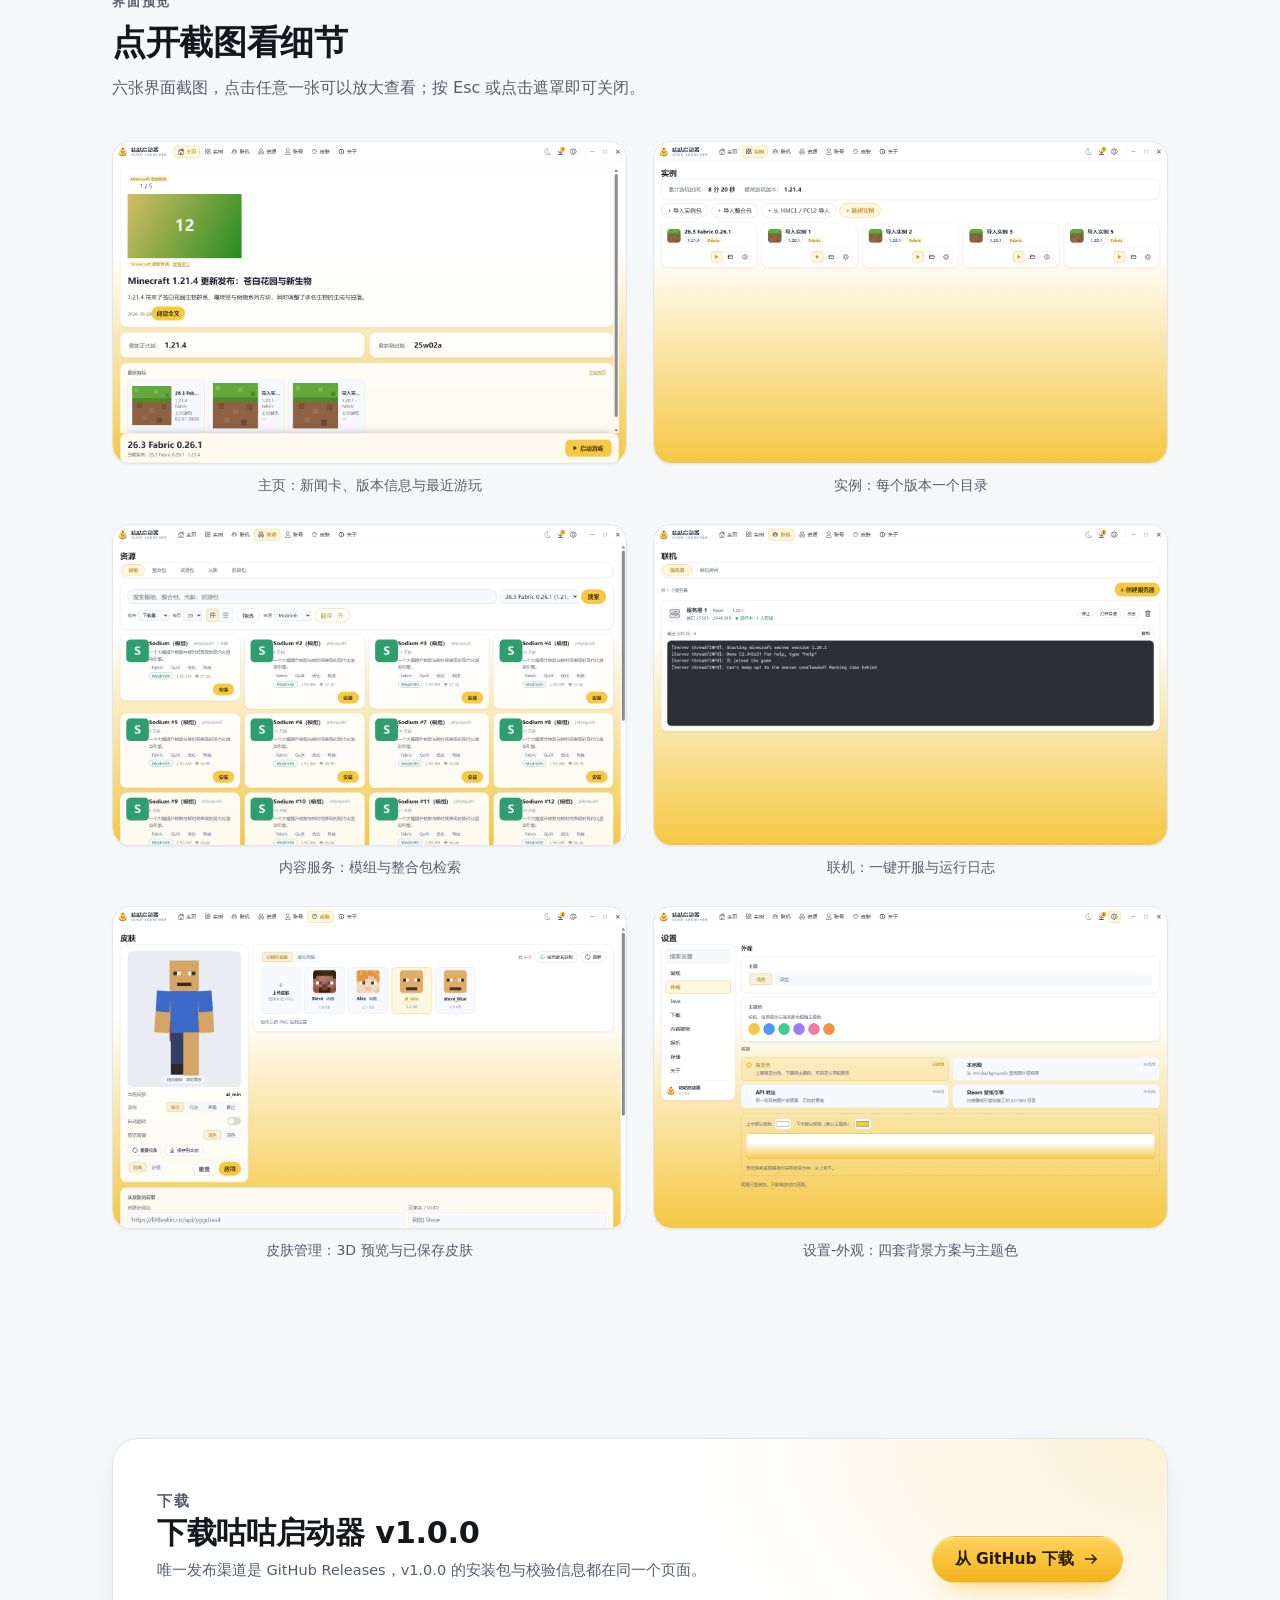
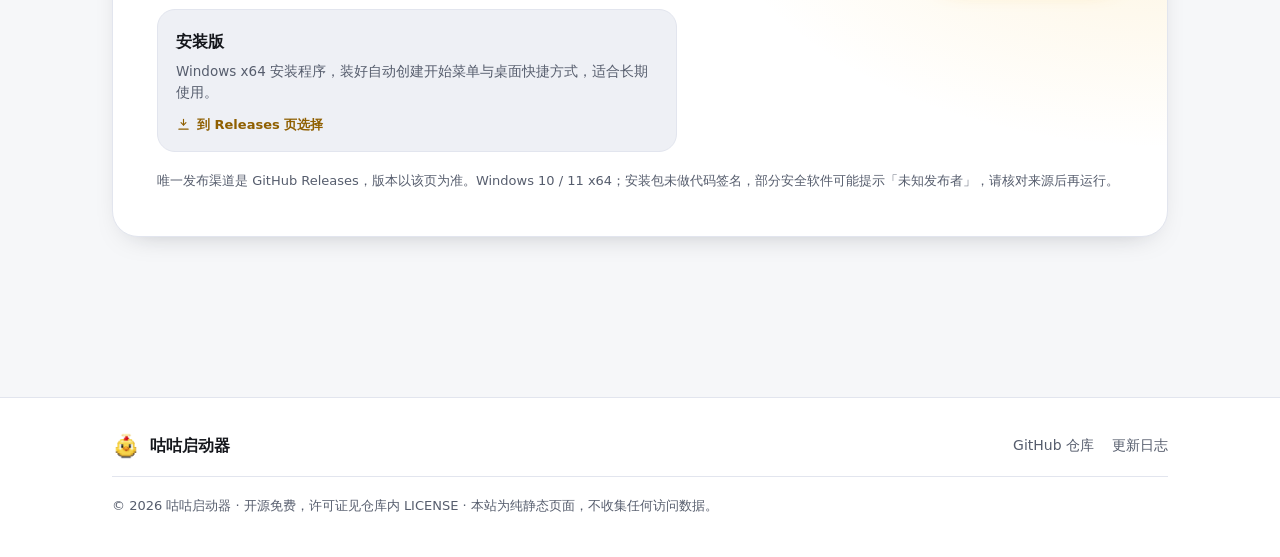
==== commit 0daa5eb3: "1.0.0" ====
--- a/index.html
+++ b/index.html
@@ -1,608 +1,208 @@
 <!DOCTYPE html>
 <html lang="zh-CN">
 <head>
-<meta charset="utf-8" />
-<meta name="viewport" content="width=device-width, initial-scale=1" />
-<title>奶娃启动器 NaiWa Launcher — 免费开源的 Minecraft Java 版启动器</title>
-<meta name="description" content="奶娃启动器（NaiWa Launcher）是一款免费、开源、无广告的 Windows Minecraft Java 版启动器：Modrinth / CurseForge / 麦块三源资源、实例即目录、八种服务端核心、五种模组加载器、JDK 自动匹配与启动失败诊断。" />
-<meta name="author" content="奶龙" />
-<meta name="theme-color" content="#ed4661" />
-<meta name="color-scheme" content="light dark" />
-<!-- 内容安全策略：本站不发外部请求。若启用 Google Fonts 那一行，需把 fonts.googleapis.com / fonts.gstatic.com 加进 style-src 与 font-src。 -->
-<meta http-equiv="Content-Security-Policy" content="default-src 'self'; base-uri 'none'; img-src 'self' data:; style-src 'self' 'unsafe-inline'; script-src 'self'; font-src 'self'; connect-src 'self'; form-action 'none'" />
-<link rel="icon" type="image/png" href="assets/img/logo.png" />
-<link rel="apple-touch-icon" href="assets/img/logo.png" />
-
-<meta property="og:type" content="website" />
-<meta property="og:locale" content="zh_CN" />
-<meta property="og:site_name" content="奶娃启动器 NaiWa Launcher" />
-<meta property="og:title" content="奶娃启动器 NaiWa Launcher — 免费开源的 Minecraft Java 版启动器" />
-<meta property="og:description" content="三源资源库、实例即目录、八种服务端核心、五种模组加载器、JDK 自动匹配与启动失败诊断。免费、开源、无广告。" />
-<meta property="og:image" content="assets/img/home.png" />
-<meta property="og:image:width" content="1440" />
-<meta property="og:image:height" content="900" />
-<meta property="og:image:alt" content="奶娃启动器首页截图" />
-<meta name="twitter:card" content="summary_large_image" />
-<meta name="twitter:title" content="奶娃启动器 NaiWa Launcher" />
-<meta name="twitter:description" content="免费、开源、无广告的 Minecraft Java 版启动器。" />
-<meta name="twitter:image" content="assets/img/home.png" />
-
-<!-- 字体：默认走系统字体栈，离线也能正常显示。
-     如果希望使用 Google Fonts 的 Inter，取消下面一行的注释即可（网络不通时会自动回退到系统栈）。 -->
-<!-- <link rel="stylesheet" href="https://fonts.googleapis.com/css2?family=Inter:wght@400;500;600;700;800&display=swap" /> -->
-<link rel="stylesheet" href="assets/css/style.css" />
+  <meta charset="utf-8" />
+  <meta name="viewport" content="width=device-width, initial-scale=1" />
+  <title>咕咕启动器 · Gugu Launcher</title>
+  <meta name="description" content="咕咕启动器（Gugu Launcher）是用 Rust + Tauri 2 重写的 Minecraft Java 版启动器：安装包 3 MB 级、开源无广告、数据收在一个 .mc 目录、官方与 BMCLAPI 及自定义镜像三源下载、Modrinth 与 CurseForge 及 MCIM 资源搜索、外观四方案、深浅色、毛玻璃悬浮窗、一键开服与陶瓦联机。" />
+  <meta name="author" content="咕咕启动器" />
+  <meta name="color-scheme" content="light dark" />
+  <meta name="theme-color" content="#f6f7f9" media="(prefers-color-scheme: light)" />
+  <meta name="theme-color" content="#0e1015" media="(prefers-color-scheme: dark)" />
+  <link rel="icon" href="assets/img/favicon.ico" sizes="any" />
+  <link rel="apple-touch-icon" href="assets/img/logo.png" />
+  <link rel="stylesheet" href="assets/css/style.css" />
+  <script src="assets/js/main.js"></script>
 </head>
 <body>
-<a class="skip-link" href="#main">跳到主要内容</a>
-
-<header class="site-header" id="site-header">
-  <div class="container header-inner">
-    <a class="brand" href="#top" aria-label="奶娃启动器，回到页面顶部">
-      <img class="brand-logo" src="assets/img/logo.png" alt="" width="36" height="36" />
-      <span class="brand-name">奶娃启动器<em>NaiWa Launcher</em></span>
-    </a>
-
-    <nav class="nav" id="primary-nav" aria-label="主导航">
-      <ul class="nav-list">
-        <li><a href="#features">功能</a></li>
-        <li><a href="#download">下载</a></li>
-        <li><a href="#faq">常见问题</a></li>
+  <a class="skip-link" href="#main">跳到主要内容</a>
+
+  <header class="site-header">
+    <div class="container header-inner">
+      <a class="brand" href="index.html" aria-label="咕咕启动器首页">
+        <img src="assets/img/logo.png" alt="咕咕启动器标志" width="38" height="38" />
+        <span class="brand-text">咕咕启动器<em>Gugu Launcher</em></span>
+      </a>
+
+      <nav class="site-nav" aria-label="主导航">
+        <ul class="nav-list">
+          <li><a href="index.html" data-page="index.html" class="is-active" aria-current="page">主页</a></li>
+          <li><a href="changelog.html" data-page="changelog.html">更新日志</a></li>
+          <li><a href="index.html#download">下载</a></li>
+        </ul>
+      </nav>
+
+      <div class="header-actions">
+        <button class="icon-btn theme-toggle" id="theme-toggle" type="button" aria-pressed="false" aria-label="切换到深色模式" title="切换到深色模式">
+          <span class="icon-moon"><svg viewBox="0 0 24 24" fill="none" stroke="currentColor" stroke-width="1.8" stroke-linecap="round" stroke-linejoin="round" aria-hidden="true" focusable="false"><path d="M20.6 14.6a8.6 8.6 0 0 1-11-11 8.6 8.6 0 1 0 11 11Z"/></svg></span>
+          <span class="icon-sun"><svg viewBox="0 0 24 24" fill="none" stroke="currentColor" stroke-width="1.8" stroke-linecap="round" stroke-linejoin="round" aria-hidden="true" focusable="false"><circle cx="12" cy="12" r="4.1"/><path d="M12 2.6v2.3M12 19.1v2.3M2.6 12h2.3M19.1 12h2.3M5.3 5.3l1.6 1.6M17.1 17.1l1.6 1.6M18.7 5.3l-1.6 1.6M6.9 17.1l-1.6 1.6"/></svg></span>
+        </button>
+        <a class="icon-btn" href="https://github.com/JIJIGUOWANG123/Gugu-Launcher" target="_blank" rel="noopener noreferrer" aria-label="在 GitHub 上查看咕咕启动器源码">
+          <svg viewBox="0 0 24 24" fill="currentColor" aria-hidden="true" focusable="false"><path d="M12 1.9a10.2 10.2 0 0 0-3.23 19.88c.51.1.7-.22.7-.49v-1.9c-2.83.61-3.43-1.2-3.43-1.2-.46-1.18-1.13-1.5-1.13-1.5-.93-.63.07-.62.07-.62 1.02.07 1.56 1.05 1.56 1.05.91 1.56 2.39 1.11 2.97.85.09-.66.36-1.11.65-1.37-2.26-.26-4.63-1.13-4.63-5.04 0-1.11.4-2.02 1.05-2.73-.11-.26-.46-1.29.1-2.69 0 0 .85-.27 2.79 1.04a9.7 9.7 0 0 1 5.08 0c1.94-1.31 2.79-1.04 2.79-1.04.56 1.4.21 2.43.1 2.69.65.71 1.05 1.62 1.05 2.73 0 3.92-2.38 4.78-4.65 5.03.37.32.7.94.7 1.9v2.82c0 .27.19.6.71.49A10.2 10.2 0 0 0 12 1.9Z"/></svg>
+        </a>
+      </div>
+    </div>
+  </header>
+
+  <main id="main">
+    <section class="hero" id="top">
+      <div class="container hero-inner">
+        <p class="pill"><span class="pill-dot" aria-hidden="true"></span>最新版本 v<span data-version>1.0.0</span> · Rust + Tauri 2 全新重写</p>
+        <h1>轻、快、干净的 <span>Minecraft 启动器</span></h1>
+        <p class="hero-sub">咕咕启动器用 Rust + Tauri 2 从零重写：安装包 3 MB 级、装完约 8 MB，冷启动更快，开源且不夹带任何广告。实例、模组、皮肤、联机都收在一个 <code>.mc</code> 目录里，离线也能正常进游戏。</p>
+        <div class="hero-actions">
+          <a class="btn btn-primary" href="https://github.com/JIJIGUOWANG123/Gugu-Launcher/releases/latest" target="_blank" rel="noopener noreferrer">下载启动器<svg viewBox="0 0 24 24" fill="none" stroke="currentColor" stroke-width="1.8" stroke-linecap="round" stroke-linejoin="round" aria-hidden="true" focusable="false"><path d="M4.6 12h14.2"/><path d="m13.4 6.6 5.4 5.4-5.4 5.4"/></svg></a>
+          <a class="btn btn-ghost" href="changelog.html">查看更新日志</a>
+        </div>
+        <p class="hero-note">Windows 10 / 11 x64 · 界面简体中文，显示字体可选 · 免费开源，无需登录</p>
+      </div>
+    </section>
+
+    <section class="section" id="features">
+      <div class="container">
+        <div class="section-head">
+          <p class="eyebrow">特性</p>
+          <h2>该有的都有，不该有的一个都没有</h2>
+          <p>重写不是换一层皮：内核、数据目录、下载链路全部重做，只留下真正会用到的东西。</p>
+        </div>
+        <ul class="features">
+          <li class="card">
+            <span class="card-icon"><svg viewBox="0 0 24 24" fill="none" stroke="currentColor" stroke-width="1.8" stroke-linecap="round" stroke-linejoin="round" aria-hidden="true" focusable="false"><path d="M13.2 2.5 4.8 13.6h5.7l-1.1 7.9 8.8-11.6h-5.8l.8-7.4Z"/></svg></span>
+            <h3>Rust + Tauri 2 重写</h3>
+            <p>安装包 3 MB 级，装完约 8 MB，而 Electron 版要 89 MB。内置 NSIS 中文安装向导，冷启动更快、内存占用更低。</p>
+          </li>
+          <li class="card">
+            <span class="card-icon"><svg viewBox="0 0 24 24" fill="none" stroke="currentColor" stroke-width="1.8" stroke-linecap="round" stroke-linejoin="round" aria-hidden="true" focusable="false"><path d="M3.2 7.6a2.2 2.2 0 0 1 2.2-2.2h3.4l2.1 2.6h6.7a2.2 2.2 0 0 1 2.2 2.2v6.9a2.2 2.2 0 0 1-2.2 2.2H5.4a2.2 2.2 0 0 1-2.2-2.2Z"/><path d="M3.2 10.6h17.6"/></svg></span>
+            <h3>数据都收在一个 .mc 目录</h3>
+            <p>实例、依赖库、资源、皮肤、日志、数据库同处一个目录；卸载连 .mc 一起删净；目录可迁移，复制并校验后切换（需重启）。</p>
+          </li>
+          <li class="card">
+            <span class="card-icon"><svg viewBox="0 0 24 24" fill="none" stroke="currentColor" stroke-width="1.8" stroke-linecap="round" stroke-linejoin="round" aria-hidden="true" focusable="false"><path d="M12 3.8v9"/><path d="m8.1 9.1 3.9 3.9 3.9-3.9"/><path d="M4.6 19.4h14.8"/></svg></span>
+            <h3>下载与更新都挑最快的一条</h3>
+            <p>官方、BMCLAPI、自定义镜像三选一加自动测速；并发数与分片线程可调，跨源回退、429 退避、断点重试都替你处理好。</p>
+          </li>
+          <li class="card">
+            <span class="card-icon"><svg viewBox="0 0 24 24" fill="none" stroke="currentColor" stroke-width="1.8" stroke-linecap="round" stroke-linejoin="round" aria-hidden="true" focusable="false"><path d="M8.6 5.4 18.4 12 8.6 18.6Z"/></svg></span>
+            <h3>启动与 Java 都替你办好</h3>
+            <p>版本安装自动补齐客户端、依赖库、资源与 natives；自动扫描本机 JDK（按目录去重、显示 javaw 路径），五个来源内置下载，缺大版本会自动补齐。</p>
+          </li>
+          <li class="card">
+            <span class="card-icon"><svg viewBox="0 0 24 24" fill="none" stroke="currentColor" stroke-width="1.8" stroke-linecap="round" stroke-linejoin="round" aria-hidden="true" focusable="false"><path d="M7.4 18.4a3.8 3.8 0 0 1-.5-7.6 5.2 5.2 0 0 1 10-1.4 4 4 0 0 1 1.7 7.6 3.4 3.4 0 0 1-1.6 1.4Z"/><path d="M9.6 12.6 12 15l2.4-2.4"/></svg></span>
+            <h3>资源、新闻与皮肤都在里面</h3>
+            <p>Modrinth / CurseForge / MCIM 三源，覆盖模组、整合包、资源包、光影与数据包，排序分页、译文就地替换、一键装进实例；主页直读官方新闻，皮肤支持 3D 预览与正版名获取。</p>
+          </li>
+          <li class="card">
+            <span class="card-icon"><svg viewBox="0 0 24 24" fill="none" stroke="currentColor" stroke-width="1.8" stroke-linecap="round" stroke-linejoin="round" aria-hidden="true" focusable="false"><path d="M12 3.2a8.8 8.8 0 1 0 0 17.6c1.3 0 2-.9 2-1.9 0-1.5-1.4-1.9-1.4-3.1 0-.9.8-1.6 1.9-1.6h1.6a4.7 4.7 0 0 0 4.1-4.6A6.4 6.4 0 0 0 12 3.2Z"/><circle cx="8.4" cy="10.2" r="1.15" fill="currentColor" stroke="none"/><circle cx="12" cy="7.6" r="1.15" fill="currentColor" stroke="none"/><circle cx="15.7" cy="9.6" r="1.15" fill="currentColor" stroke="none"/></svg></span>
+            <h3>外观四方案，互斥可选</h3>
+            <p>渐变色、本地图、API 图、Steam 壁纸引擎一次只生效一种，每页 20 张预览、可单张或轮播。深浅色与主题色随意调，悬浮窗出现时底层毛玻璃。</p>
+          </li>
+          <li class="card">
+            <span class="card-icon"><svg viewBox="0 0 24 24" fill="none" stroke="currentColor" stroke-width="1.8" stroke-linecap="round" stroke-linejoin="round" aria-hidden="true" focusable="false"><rect x="3.4" y="4.2" width="17.2" height="6" rx="1.8"/><rect x="3.4" y="13.8" width="17.2" height="6" rx="1.8"/><path d="M7.2 7.2h.01"/><path d="M7.2 16.8h.01"/></svg></span>
+            <h3>开服与联机</h3>
+            <p>一键建原版、Paper、Purpur、Fabric、Forge、NeoForge 服务端，自动生成配置与启动脚本；陶瓦联机开主机或用联机码加入。</p>
+          </li>
+          <li class="card">
+            <span class="card-icon"><svg viewBox="0 0 24 24" fill="none" stroke="currentColor" stroke-width="1.8" stroke-linecap="round" stroke-linejoin="round" aria-hidden="true" focusable="false"><path d="M14.4 3.6l1.1 2.9 2.9 1.1-2.9 1.1-1.1 2.9-1.1-2.9-2.9-1.1 2.9-1.1Z"/><path d="M5.2 5.2l.7 1.9 1.9.7-1.9.7-.7 1.9-.7-1.9L2.6 7.8l1.9-.7Z"/><path d="M6.4 15.2 14.8 6.8"/><path d="M17.4 15.2l.8 2.2 2.2.8-2.2.8-.8 2.2-.8-2.2-2.2-.8 2.2-.8Z"/></svg></span>
+            <h3>单实例、托盘与小工具</h3>
+            <p>再次启动会提示并把已有窗口切到前台；托盘左键唤起、右键有菜单；关闭窗口行为三选；另有每日一言、每日人品与六节点 GitHub 加速下载器。</p>
+          </li>
+        </ul>
+      </div>
+    </section>
+
+    <section class="section" id="preview">
+      <div class="container">
+        <div class="section-head">
+          <p class="eyebrow">界面预览</p>
+          <h2>点开截图看细节</h2>
+          <p>六张界面截图，点击任意一张可以放大查看；按 Esc 或点击遮罩即可关闭。</p>
+        </div>
+        <div class="shots">
+          <figure class="shot">
+            <button class="shot-btn" type="button" data-full="assets/img/shot-home.png" data-caption="主页：新闻卡、版本信息与最近游玩" data-alt="咕咕启动器主页界面：Minecraft 官方新闻卡、最新正式版与测试版信息、最近游玩卡片，底部固定「启动游戏」栏" aria-label="放大查看截图：主页：新闻卡、版本信息与最近游玩">
+              <img src="assets/img/shot-home.png" alt="咕咕启动器主页界面：Minecraft 官方新闻卡、最新正式版与测试版信息、最近游玩卡片，底部固定「启动游戏」栏" width="1440" height="900" loading="lazy" decoding="async" />
+            </button>
+            <figcaption>主页：新闻卡、版本信息与最近游玩</figcaption>
+          </figure>
+          <figure class="shot">
+            <button class="shot-btn" type="button" data-full="assets/img/shot-instances.png" data-caption="实例：每个版本一个目录" data-alt="咕咕启动器实例页：多张实例卡片，每张显示 MC 版本、加载器与启动、打开目录、设置按钮" aria-label="放大查看截图：实例：每个版本一个目录">
+              <img src="assets/img/shot-instances.png" alt="咕咕启动器实例页：多张实例卡片，每张显示 MC 版本、加载器与启动、打开目录、设置按钮" width="1440" height="900" loading="lazy" decoding="async" />
+            </button>
+            <figcaption>实例：每个版本一个目录</figcaption>
+          </figure>
+          <figure class="shot">
+            <button class="shot-btn" type="button" data-full="assets/img/shot-content.png" data-caption="内容服务：模组与整合包检索" data-alt="咕咕启动器资源页：类型标签、搜索与排序工具栏、带中文译文与下载量的模组卡片网格" aria-label="放大查看截图：内容服务：模组与整合包检索">
+              <img src="assets/img/shot-content.png" alt="咕咕启动器资源页：类型标签、搜索与排序工具栏、带中文译文与下载量的模组卡片网格" width="1440" height="900" loading="lazy" decoding="async" />
+            </button>
+            <figcaption>内容服务：模组与整合包检索</figcaption>
+          </figure>
+          <figure class="shot">
+            <button class="shot-btn" type="button" data-full="assets/img/shot-server.png" data-caption="联机：一键开服与运行日志" data-alt="咕咕启动器多人页服务器子页：一个运行中的服务器卡片与实时日志面板" aria-label="放大查看截图：联机：一键开服与运行日志">
+              <img src="assets/img/shot-server.png" alt="咕咕启动器多人页服务器子页：一个运行中的服务器卡片与实时日志面板" width="1440" height="900" loading="lazy" decoding="async" />
+            </button>
+            <figcaption>联机：一键开服与运行日志</figcaption>
+          </figure>
+          <figure class="shot">
+            <button class="shot-btn" type="button" data-full="assets/img/shot-skins.png" data-caption="皮肤管理：3D 预览与已保存皮肤" data-alt="咕咕启动器皮肤页：3D 皮肤预览与已保存皮肤列表，内置 Steve 与 Alex" aria-label="放大查看截图：皮肤管理：3D 预览与已保存皮肤">
+              <img src="assets/img/shot-skins.png" alt="咕咕启动器皮肤页：3D 皮肤预览与已保存皮肤列表，内置 Steve 与 Alex" width="1440" height="900" loading="lazy" decoding="async" />
+            </button>
+            <figcaption>皮肤管理：3D 预览与已保存皮肤</figcaption>
+          </figure>
+          <figure class="shot">
+            <button class="shot-btn" type="button" data-full="assets/img/shot-settings.png" data-caption="设置-外观：四套背景方案与主题色" data-alt="咕咕启动器设置外观页：渐变、本地图片、API 图片、壁纸四套背景方案与主题色选择" aria-label="放大查看截图：设置-外观：四套背景方案与主题色">
+              <img src="assets/img/shot-settings.png" alt="咕咕启动器设置外观页：渐变、本地图片、API 图片、壁纸四套背景方案与主题色选择" width="1440" height="900" loading="lazy" decoding="async" />
+            </button>
+            <figcaption>设置-外观：四套背景方案与主题色</figcaption>
+          </figure>
+        </div>
+      </div>
+    </section>
+
+    <section class="section" id="download">
+      <div class="container">
+        <div class="download">
+          <div class="download-head">
+            <div>
+              <p class="eyebrow">下载</p>
+              <h2>下载咕咕启动器 v<span data-version>1.0.0</span></h2>
+              <p>唯一发布渠道是 GitHub Releases，v1.0.0 的安装包与校验信息都在同一个页面。</p>
+            </div>
+            <a class="btn btn-primary" href="https://github.com/JIJIGUOWANG123/Gugu-Launcher/releases/latest" target="_blank" rel="noopener noreferrer">从 GitHub 下载<svg viewBox="0 0 24 24" fill="none" stroke="currentColor" stroke-width="1.8" stroke-linecap="round" stroke-linejoin="round" aria-hidden="true" focusable="false"><path d="M4.6 12h14.2"/><path d="m13.4 6.6 5.4 5.4-5.4 5.4"/></svg></a>
+          </div>
+          <div class="download-grid">
+            <a class="dl-card" href="https://github.com/JIJIGUOWANG123/Gugu-Launcher/releases/latest" target="_blank" rel="noopener noreferrer" aria-label="从 GitHub Releases 下载安装版（Windows x64 安装程序）">
+              <strong>安装版</strong>
+              <span>Windows x64 安装程序，装好自动创建开始菜单与桌面快捷方式，适合长期使用。</span>
+              <span class="dl-tag"><svg viewBox="0 0 24 24" fill="none" stroke="currentColor" stroke-width="1.8" stroke-linecap="round" stroke-linejoin="round" aria-hidden="true" focusable="false"><path d="M12 3.8v9"/><path d="m8.1 9.1 3.9 3.9 3.9-3.9"/><path d="M4.6 19.4h14.8"/></svg>到 Releases 页选择</span>
+            </a>
+          </div>
+          <p class="download-note">唯一发布渠道是 GitHub Releases，版本以该页为准。Windows 10 / 11 x64；安装包未做代码签名，部分安全软件可能提示「未知发布者」，请核对来源后再运行。</p>
+        </div>
+      </div>
+    </section>
+  </main>
+
+  <footer class="site-footer">
+    <div class="container footer-inner">
+      <p class="footer-brand">
+        <img src="assets/img/logo.png" alt="" aria-hidden="true" width="28" height="28" />
+        咕咕启动器
+      </p>
+      <ul class="footer-links">
+        <li><a href="https://github.com/JIJIGUOWANG123/Gugu-Launcher" target="_blank" rel="noopener noreferrer">GitHub 仓库</a></li>
         <li><a href="changelog.html">更新日志</a></li>
-        <li><a href="#community">社区</a></li>
       </ul>
-      <div class="nav-actions">
-        <a class="nav-source" data-dl="repo" data-dl-keep-label href="#" rel="noopener">开放源代码</a>
-      </div>
-    </nav>
-
-    <button class="nav-toggle" id="nav-toggle" type="button" aria-expanded="false" aria-controls="primary-nav" aria-label="打开菜单">
-      <span class="nav-toggle-bar" aria-hidden="true"></span>
-      <span class="nav-toggle-bar" aria-hidden="true"></span>
-      <span class="nav-toggle-bar" aria-hidden="true"></span>
-    </button>
+      <p class="footer-meta">© 2026 咕咕启动器 · 开源免费，许可证见仓库内 LICENSE · 本站为纯静态页面，不收集任何访问数据。</p>
+    </div>
+  </footer>
+
+  <div class="lightbox" id="lightbox" role="dialog" aria-modal="true" aria-label="界面截图放大预览" hidden>
+    <button class="lightbox-close" id="lightbox-close" type="button" aria-label="关闭放大预览"><svg viewBox="0 0 24 24" fill="none" stroke="currentColor" stroke-width="1.8" stroke-linecap="round" stroke-linejoin="round" aria-hidden="true" focusable="false"><path d="m6.4 6.4 11.2 11.2M17.6 6.4 6.4 17.6"/></svg></button>
+    <figure class="lightbox-figure">
+      <img id="lightbox-img" src="assets/img/shot-home.png" alt="咕咕启动器界面放大预览" width="1440" height="900" />
+      <figcaption class="lightbox-caption" id="lightbox-caption">主页</figcaption>
+    </figure>
   </div>
-</header>
-
-<main id="main">
-  <section class="hero" id="top">
-    <div class="hero-glow" aria-hidden="true"></div>
-    <div class="container hero-inner">
-      <p class="eyebrow"><span class="dot" aria-hidden="true"></span>开源 · 免费 · 无广告</p>
-      <h1>把 Minecraft 启动这件事，<br /><em>认真做完。</em></h1>
-      <p class="lead">奶娃启动器是一款面向 Windows 的 Minecraft Java 版启动器。三个资源源一个搜索框搜完，一个实例就是一个文件夹，八种服务端核心与五种模组加载器随你下；JDK 自动匹配、启动失败自动诊断，崩溃不用自己猜。</p>
-      <div class="hero-actions">
-        <a class="btn btn-primary btn-lg" href="https://github.com/JIJIGUOWANG123/NaiWaLauncher/releases" target="_blank" rel="noopener noreferrer" data-dl="source" data-dl-text>下载启动器</a>
-        <a class="btn btn-ghost btn-lg" id="lanzou" href="https://wwaof.lanzouc.com/b0umlo3ij" target="_blank" rel="noopener noreferrer" data-copy="e71u">蓝奏云下载（免安装）</a>
-      </div>
-      <p class="hero-hint">
-        <span class="hero-hint-note">免安装版 · 访问密码 e71u</span>
-        <span class="copy-hint" id="copy-hint" role="status" aria-live="polite"></span>
-      </p>
-      <p class="hero-meta">Windows x64 · 从 GitHub Releases 下载 · Electron + React · MIT License</p>
-
-      <div class="hero-shot">
-        <div class="shot-stack">
-          <img class="shot shot-back" src="assets/img/settings.png" alt="设置页预览：下载源、内存与 JDK 配置" width="1440" height="900" decoding="async" />
-          <img class="shot shot-front" src="assets/img/home.png" alt="奶娃启动器首页：实例卡片、开始游戏按钮、最近游玩、实时启动日志与三张统计卡" width="1440" height="900" fetchpriority="high" decoding="async" />
-        </div>
-      </div>
-    </div>
-  </section>
-
-  <section class="strip" aria-label="产品要点">
-    <ul class="container strip-list">
-      <li>MIT 开源</li>
-      <li>无广告 · 无捆绑</li>
-      <li>CurseForge 免 Key</li>
-      <li>微软正版登录</li>
-      <li>不碰你的存档</li>
-    </ul>
-  </section>
-
-  <section class="section" id="features">
-    <div class="container">
-      <header class="section-head">
-        <p class="eyebrow">功能</p>
-        <h2>该做的事都做完了，剩下的交给你玩</h2>
-        <p class="section-lead">从下载资源到开一个服，中间那些麻烦步骤，能自动化的一律自动化，不能自动化的至少说清楚原因。</p>
-      </header>
-
-      <div class="fgrid">
-        <article class="fcard reveal" data-n="01">
-          <span class="fcard-num">01</span>
-          <h3>三源资源库</h3>
-          <p>Modrinth、CurseForge、麦块社区同时搜索，模组 / 光影 / 资源包 / 插件 / 整合包一处装完，装之前先选目标：实例还是服务端。</p>
-        </article>
-        <article class="fcard reveal" data-n="02" style="--d:60ms">
-          <span class="fcard-num">02</span>
-          <h3>CurseForge 不填 Key 也能用</h3>
-          <p>走社区镜像 MCIM（MCMirror），不用申请 API Key 就能搜索与下载；类别名跟随界面语言，中文界面就是中文分类。</p>
-        </article>
-        <article class="fcard reveal" data-n="03" style="--d:120ms">
-          <span class="fcard-num">03</span>
-          <h3>实例就是目录</h3>
-          <p>一个实例等于 <code>versions\&lt;实例名&gt;\</code> 一个文件夹：版本 json、jar、mods、config、saves 同处一室，和 PCL2 的习惯一致。</p>
-        </article>
-        <article class="fcard reveal" data-n="04">
-          <span class="fcard-num">04</span>
-          <h3>版本隔离</h3>
-          <p>每个实例的模组、配置、存档互不影响。删实例就是把那个文件夹删掉，不给你留一堆说不清来源的残留。</p>
-        </article>
-        <article class="fcard reveal" data-n="05" style="--d:60ms">
-          <span class="fcard-num">05</span>
-          <h3>内存跟着机器走</h3>
-          <p>内存上限按本机物理内存自动给出建议值，正常游玩不折腾参数；运行中还能一键清理掉多余的内存占用。</p>
-        </article>
-        <article class="fcard reveal" data-n="06" style="--d:120ms">
-          <span class="fcard-num">06</span>
-          <h3>八种服务端核心</h3>
-          <p>Vanilla、Paper、Purpur、Folia、Fabric、Forge、NeoForge、Arclight 一键下载；插件与模组可启用、停用、更新、删除。</p>
-        </article>
-        <article class="fcard reveal" data-n="07">
-          <span class="fcard-num">07</span>
-          <h3>启动失败诊断</h3>
-          <p>内置规则先给结论，需要更细的可以接 DeepSeek 做一次 AI 分析，或直接把崩溃报告送去在线分析页。</p>
-        </article>
-        <article class="fcard reveal" data-n="08" style="--d:60ms">
-          <span class="fcard-num">08</span>
-          <h3>五种加载器 + 原版</h3>
-          <p>Fabric、Quilt、Forge、NeoForge、LiteLoader 自由组合；JDK 按版本自动匹配，从多个源下载，缺什么补什么。</p>
-        </article>
-        <article class="fcard reveal" data-n="09" style="--d:120ms">
-          <span class="fcard-num">09</span>
-          <h3>三种联机方式</h3>
-          <p>局域网直连、樱花穿透、陶瓦联机都内置好了。开个房间给朋友，不用先教对方怎么配网络。</p>
-        </article>
-      </div>
-    </div>
-  </section>
-
-  <section class="section split" id="resources">
-    <div class="container split-inner">
-      <div class="split-text reveal">
-        <p class="eyebrow">资源</p>
-        <h2>三个源，一个搜索框</h2>
-        <p>Modrinth、CurseForge、麦块社区并列搜索，同一个模组在不同源出现的重复结果会合并展示，来源、文件名、大小都写清楚，不用猜自己点的是哪一个。</p>
-        <ul class="ticks">
-          <li>模组、光影、资源包、插件、整合包五类资源</li>
-          <li>类别名跟随界面语言（中 / 英 / 日）</li>
-          <li>安装前先选目标：某个实例，还是某个服务端</li>
-          <li>没选目标时安装按钮直接置灰并写明原因</li>
-        </ul>
-        <ul class="chips">
-          <li>Modrinth</li>
-          <li>CurseForge</li>
-          <li>麦块社区</li>
-        </ul>
-      </div>
-      <figure class="split-shot reveal">
-        <img src="assets/img/resources.png" alt="资源页：模组搜索框、筛选项与资源卡片列表" width="1440" height="900" loading="lazy" decoding="async" />
-      </figure>
-    </div>
-  </section>
-
-  <section class="section split split--flip" id="instances">
-    <div class="container split-inner">
-      <div class="split-text reveal">
-        <p class="eyebrow">实例</p>
-        <h2>一个实例，就是一个文件夹</h2>
-        <p>版本描述、主 jar、natives、mods、config、saves 全在同一个目录里，启动器自己的记录放在旁边的 <code>naiwa\instance.json</code>。想把实例拷到别的盘、发给朋友、或者和 PCL2 换着用，拷一个文件夹就够。</p>
-        <ul class="ticks">
-          <li>版本隔离：模组与存档互不干扰</li>
-          <li>老布局实例可以在实例页一键迁移，不点也照旧能启动</li>
-          <li>内存上限自动跟随本机物理内存，可手动改</li>
-          <li>运行中一键清理内存占用，不用重启</li>
-        </ul>
-        <p class="path-hint"><span>实例路径</span><code>.minecraft\versions\&lt;实例名&gt;\</code></p>
-      </div>
-      <figure class="split-shot reveal">
-        <img src="assets/img/settings.png" alt="设置页：下载源选择、内存上限、JDK 与启动参数" width="1440" height="900" loading="lazy" decoding="async" />
-      </figure>
-    </div>
-  </section>
-
-  <section class="section split" id="servers">
-    <div class="container split-inner">
-      <div class="split-text reveal">
-        <p class="eyebrow">开服</p>
-        <h2>开服不用先去论坛翻帖子</h2>
-        <p>选核心、选版本、点下载，其余交给启动器。开完还能在同一个界面里管插件和模组：看数量、搜索、刷新、打开目录，启用 / 停用 / 更新 / 删除都在这里。</p>
-        <ul class="cores">
-          <li>Vanilla</li>
-          <li>Paper</li>
-          <li>Purpur</li>
-          <li>Folia</li>
-          <li>Fabric</li>
-          <li>Forge</li>
-          <li>NeoForge</li>
-          <li>Arclight</li>
-        </ul>
-        <p class="fineprint">Paper / Purpur / Folia 走插件，Fabric / Forge / NeoForge 走模组，Arclight 两者都有；原版服务端不显示插件入口，并说明原因。停用不会删文件，只是把 <code>.jar</code> 改名成 <code>.jar.disabled</code>。</p>
-      </div>
-      <figure class="split-shot reveal">
-        <img src="assets/img/servers.png" alt="开服页：服务端卡片，含核心、版本与启动按钮" width="1440" height="900" loading="lazy" decoding="async" />
-      </figure>
-    </div>
-  </section>
-
-  <section class="section split split--flip" id="fun">
-    <div class="container split-inner">
-      <div class="split-text reveal">
-        <p class="eyebrow">娱乐与个性化</p>
-        <h2>启动器也可以有点人味</h2>
-        <p>每日人品按日期固定、每日一言可以换成你自己的 API，GitHub 加速下载与自定义文件下载各有一个入口，下载默认落在 <code>&lt;根目录&gt;\DL</code>。</p>
-        <ul class="ticks">
-          <li>背景：本地图片 / 视频、随机图 API、Steam 壁纸引擎（带缩略图预览，每页 20 张）</li>
-          <li>界面语言：中文 / English / 日本語</li>
-          <li>每日人品按日期固定，不吃重复刷新的运气</li>
-          <li>自定义文件下载默认存到 <code>&lt;根目录&gt;\DL</code></li>
-        </ul>
-      </div>
-      <figure class="split-shot reveal">
-        <img src="assets/img/fun.png" alt="娱乐页：每日人品、每日一言、GitHub 加速下载与自定义文件下载" width="1440" height="900" loading="lazy" decoding="async" />
-      </figure>
-    </div>
-  </section>
-
-  <section class="section" id="launch">
-    <div class="container">
-      <header class="section-head">
-        <p class="eyebrow">还有这些</p>
-        <h2>账户、启动、更新、下载源</h2>
-        <p class="section-lead">一些不常被提起、但每天都在用的部分。</p>
-      </header>
-      <div class="cg">
-        <article class="ccard reveal">
-          <span class="ccard-icon" aria-hidden="true">
-            <svg viewBox="0 0 24 24" width="22" height="22" fill="none" stroke="currentColor" stroke-width="1.7" stroke-linecap="round" stroke-linejoin="round" focusable="false">
-              <circle cx="12" cy="8.5" r="3.6" /><path d="M4.8 20c.6-3.6 3.6-5.6 7.2-5.6s6.6 2 7.2 5.6" />
-            </svg>
-          </span>
-          <h3>账户</h3>
-          <p>微软正版登录与离线账号并存。正版账号的皮肤只读展示，官方披风一并显示，不会替你改皮肤。</p>
-        </article>
-        <article class="ccard reveal" style="--d:60ms">
-          <span class="ccard-icon" aria-hidden="true">
-            <svg viewBox="0 0 24 24" width="22" height="22" fill="none" stroke="currentColor" stroke-width="1.7" stroke-linecap="round" stroke-linejoin="round" focusable="false">
-              <circle cx="12" cy="12" r="8.4" /><path d="M10.2 8.8 15.4 12l-5.2 3.2z" fill="currentColor" stroke="none" />
-            </svg>
-          </span>
-          <h3>启动</h3>
-          <p>加载器、JDK、内存一次配好。启动耗时与内存占用有面板可看，卡在哪一步不用靠猜。</p>
-        </article>
-        <article class="ccard reveal" style="--d:120ms">
-          <span class="ccard-icon" aria-hidden="true">
-            <svg viewBox="0 0 24 24" width="22" height="22" fill="none" stroke="currentColor" stroke-width="1.7" stroke-linecap="round" stroke-linejoin="round" focusable="false">
-              <path d="M20 12a8 8 0 1 1-2.6-5.9" /><path d="M20 4.5V10h-5.4" />
-            </svg>
-          </span>
-          <h3>更新</h3>
-          <p>内置检查更新，下载带百分比进度，静默覆盖安装后自动重启，中途不弹黑框。</p>
-        </article>
-        <article class="ccard reveal" style="--d:180ms">
-          <span class="ccard-icon" aria-hidden="true">
-            <svg viewBox="0 0 24 24" width="22" height="22" fill="none" stroke="currentColor" stroke-width="1.7" stroke-linecap="round" stroke-linejoin="round" focusable="false">
-              <path d="M12 4v9" /><path d="M8.4 10.4 12 14l3.6-3.6" /><path d="M5 16.5v1.8A1.7 1.7 0 0 0 6.7 20h10.6a1.7 1.7 0 0 0 1.7-1.7v-1.8" />
-            </svg>
-          </span>
-          <h3>下载源</h3>
-          <p>官方、BMCLAPI、上海交大、FastMinecraftMirror、自动测速五档可切，失败自动回退。</p>
-        </article>
-      </div>
-    </div>
-  </section>
-
-  <section class="section download" id="download">
-    <div class="container">
-      <header class="section-head">
-        <p class="eyebrow">下载</p>
-        <h2>下载奶娃启动器</h2>
-        <p class="section-lead">在 GitHub Releases 里选择安装版或免安装版，取最新的那一份就行。</p>
-      </header>
-
-      <div class="dlcta reveal">
-        <a class="btn btn-primary btn-lg" href="https://github.com/JIJIGUOWANG123/NaiWaLauncher/releases" target="_blank" rel="noopener noreferrer" data-dl="source" data-dl-text>下载启动器</a>
-        <p class="dlcta-note">Windows x64 · 从 GitHub Releases 下载</p>
-        <p class="dlcta-url"><code>github.com/JIJIGUOWANG123/NaiWaLauncher/releases</code></p>
-      </div>
-
-      <ul class="req-chips">
-        <li>Windows 10 1809+ / x64</li>
-        <li>无需预装 Java，JDK 自动匹配</li>
-        <li>MIT License，源码同仓库</li>
-      </ul>
-    </div>
-  </section>
-
-  <section class="section" id="changelog">
-    <div class="container container--narrow">
-      <header class="section-head section-head--left">
-        <p class="eyebrow">更新日志</p>
-        <h2>最近改了什么</h2>
-        <p class="section-lead">这里只放最近三条，完整历史在 <a class="inline-link" href="changelog.html">独立更新日志页面</a>，与仓库的 <code>CHANGELOG.md</code> 一致。</p>
-      </header>
-
-      <div class="clog" id="recent-changelog">
-        <div class="clog-item is-open">
-          <h3 class="clog-head">
-            <button class="clog-btn" type="button" id="cl-b0" aria-expanded="true" aria-controls="cl-p0">
-              <span class="clog-title"><span class="ver-tag">0.5.5</span><span class="clog-sub">资源下载源独立成一条轴</span></span>
-              <span class="clog-icon" aria-hidden="true"></span>
-            </button>
-          </h3>
-          <div class="clog-panel" id="cl-p0" role="region" aria-labelledby="cl-b0">
-            <div class="clog-body">
-              <ul class="clog-list">
-                <li>新增「<strong>资源下载源</strong>」独立成一条轴：<strong>官方原站 / MCIM 镜像 / 自动选择（默认）</strong>，与管游戏本体和加载器的下载源<strong>互不影响</strong>；自动选择按实测延迟挑最快且可用的通道，超过 10 分钟自动重测，并跳过不可用镜像。</li>
-                <li><strong>官方 ↔ MCIM 双向自动回退</strong>：任一通道失败（网络错误 / 超时 / 5xx / 429）就换另一条重试，同一请求最多回退一次，日志里写明哪个资源、哪条通道失败、改走哪条。</li>
-                <li><strong>429 限流不再死等超时</strong>，退避 800ms 后换源重试；加载器 maven（Forge / NeoForge / Fabric）支持 BMCLAPI 镜像，修掉「Forge 依赖库 404 → 依赖库下载失败」。</li>
-                <li>资源来源只剩 <strong>Modrinth / CurseForge</strong>，麦块社区与依附它的地图卡片能力一并下线，老配置里的「麦块」自动回落到 Modrinth。</li>
-              </ul>
-            </div>
-          </div>
-        </div>
-
-        <div class="clog-item">
-          <h3 class="clog-head">
-            <button class="clog-btn" type="button" id="cl-b1" aria-expanded="false" aria-controls="cl-p1">
-              <span class="clog-title"><span class="ver-tag">0.5.4</span><span class="clog-sub">低版本启动失败的真因修好了</span></span>
-              <span class="clog-icon" aria-hidden="true"></span>
-            </button>
-          </h3>
-          <div class="clog-panel" id="cl-p1" role="region" aria-labelledby="cl-b1">
-            <div class="clog-body">
-              <ul class="clog-list">
-                <li>低版本（1.16.5 等）「没装模组也启动失败」的真因修好了：版本描述合并时把 lwjgl 的 Windows 条目与 natives 条目当成重复丢掉了，去重键改成 <code>group:artifact:classifier</code> + 平台 rules + 下载变体。</li>
-                <li>已经装坏的实例不用重装：启动前会自动把缺失的游戏库补回版本描述并写回磁盘（含 natives），失败只记一条告警、绝不拦启动。</li>
-                <li>启动失败诊断新增「游戏库缺失」分类，不再把缺游戏库误报成模组问题；「可能相关的模组」只列真的装了的模组。</li>
-                <li>个性化背景三种来源互斥：点来源卡片即启用，卡片里的「启用 XX」开关已删除；老配置读取时自动收敛到当前来源。</li>
-              </ul>
-            </div>
-          </div>
-        </div>
-
-        <div class="clog-item">
-          <h3 class="clog-head">
-            <button class="clog-btn" type="button" id="cl-b2" aria-expanded="false" aria-controls="cl-p2">
-              <span class="clog-title"><span class="ver-tag">0.5.3</span><span class="clog-sub">设置页重新分四类</span></span>
-              <span class="clog-icon" aria-hidden="true"></span>
-            </button>
-          </h3>
-          <div class="clog-panel" id="cl-p2" role="region" aria-labelledby="cl-b2">
-            <div class="clog-body">
-              <ul class="clog-list">
-                <li>设置页改成「基础 / 下载 / 风格 / 其他」四个标签，按用途归类；「个性化 / 启动 / 其它」三个独立页面<strong>并入设置</strong>，侧栏只留一个「设置」。</li>
-                <li>下载源只剩 官方 / BMCLAPI / 上海交大 / 自动测速，老配置里存过 FastMinecraftMirror 的自动回落成「自动」。</li>
-                <li>目录搬家：启动器数据迁到 <code>main\NaiWa</code>、服务端迁到 <code>.minecraft\servers</code>，升级后首次启动<strong>自动迁移</strong>，失败保留原数据、同名文件不覆盖。</li>
-                <li>链接与致谢新增 HMCL / Luna Launcher / QooKix，致谢共 29 项。</li>
-                <li>免安装版新增 <code>.7z</code> 包（75 MB），蓝奏云 100 MB 限制内可直接上传；安装版 89 MB、单文件版 76.5 MB。</li>
-              </ul>
-            </div>
-          </div>
-        </div>
-
-      </div>
-
-      <div class="cl-cta">
-        <a class="btn btn-ghost" href="changelog.html">查看完整更新日志 →</a>
-      </div>
-    </div>
-  </section>
-
-  <section class="section" id="faq">
-    <div class="container container--narrow">
-      <header class="section-head section-head--left">
-        <p class="eyebrow">常见问题</p>
-        <h2>你可能想问的</h2>
-      </header>
-
-      <div class="accordion" data-accordion>
-        <div class="acc-item">
-          <h3 class="acc-head">
-            <button class="acc-btn" type="button" id="fq-b1" aria-expanded="false" aria-controls="fq-p1">
-              <span class="acc-title">需要自己装 Java 吗？</span>
-              <span class="acc-icon" aria-hidden="true"></span>
-            </button>
-          </h3>
-          <div class="acc-panel" id="fq-p1" role="region" aria-labelledby="fq-b1">
-            <div class="acc-body"><p>不用。启动器按所选版本自动匹配对应的 JDK，并从多个源下载；换版本时也不需要手动折腾环境变量。</p></div>
-          </div>
-        </div>
-
-        <div class="acc-item">
-          <h3 class="acc-head">
-            <button class="acc-btn" type="button" id="fq-b2" aria-expanded="false" aria-controls="fq-p2">
-              <span class="acc-title">CurseForge 需要申请 API Key 吗？</span>
-              <span class="acc-icon" aria-hidden="true"></span>
-            </button>
-          </h3>
-          <div class="acc-panel" id="fq-p2" role="region" aria-labelledby="fq-b2">
-            <div class="acc-body"><p>不需要。CurseForge 的内容通过社区镜像 MCIM（MCMirror）访问，不填 Key 也能搜索与下载。镜像偶尔会比官方慢一点，遇到 404 换一个源或稍后再试即可。</p></div>
-          </div>
-        </div>
-
-        <div class="acc-item">
-          <h3 class="acc-head">
-            <button class="acc-btn" type="button" id="fq-b3" aria-expanded="false" aria-controls="fq-p3">
-              <span class="acc-title">会动我的存档和模组吗？</span>
-              <span class="acc-icon" aria-hidden="true"></span>
-            </button>
-          </h3>
-          <div class="acc-panel" id="fq-p3" role="region" aria-labelledby="fq-b3">
-            <div class="acc-body"><p>不会。存档、配置、模组都在实例自己的目录里，删除实例只删那个目录。「游戏资源清理」只清 <code>libraries</code>、<code>assets</code> 和没人使用的原版版本目录，实例目录、启动器配置、<code>servers</code>、<code>skins</code>、<code>DL</code> 一律不碰。</p></div>
-          </div>
-        </div>
-
-        <div class="acc-item">
-          <h3 class="acc-head">
-            <button class="acc-btn" type="button" id="fq-b4" aria-expanded="false" aria-controls="fq-p4">
-              <span class="acc-title">能和 PCL2 共用同一个 .minecraft 吗？</span>
-              <span class="acc-icon" aria-hidden="true"></span>
-            </button>
-          </h3>
-          <div class="acc-panel" id="fq-p4" role="region" aria-labelledby="fq-b4">
-            <div class="acc-body"><p>可以。实例布局和 PCL2 一致，都是 <code>versions\&lt;实例名&gt;\</code> 一个目录。早期版本的实例在实例页点「迁移旧版本布局」即可换成新布局；不点也照旧能启动，启动器不会偷偷搬文件。</p></div>
-          </div>
-        </div>
-
-        <div class="acc-item">
-          <h3 class="acc-head">
-            <button class="acc-btn" type="button" id="fq-b5" aria-expanded="false" aria-controls="fq-p5">
-              <span class="acc-title">必须用正版账号登录吗？</span>
-              <span class="acc-icon" aria-hidden="true"></span>
-            </button>
-          </h3>
-          <div class="acc-panel" id="fq-p5" role="region" aria-labelledby="fq-b5">
-            <div class="acc-body"><p>不一定。支持微软正版登录，也支持离线账号。登录正版后可以只读查看自己的皮肤与官方披风，启动器不会修改它们。</p></div>
-          </div>
-        </div>
-
-        <div class="acc-item">
-          <h3 class="acc-head">
-            <button class="acc-btn" type="button" id="fq-b6" aria-expanded="false" aria-controls="fq-p6">
-              <span class="acc-title">开服都能开哪些核心？</span>
-              <span class="acc-icon" aria-hidden="true"></span>
-            </button>
-          </h3>
-          <div class="acc-panel" id="fq-p6" role="region" aria-labelledby="fq-b6">
-            <div class="acc-body"><p>Vanilla、Paper、Purpur、Folia、Fabric、Forge、NeoForge、Arclight 八种。开完可以在同一个界面里管理插件或模组：启用、停用、更新、删除，停用只是改名成 <code>.jar.disabled</code>，重启服务端后生效。</p></div>
-          </div>
-        </div>
-
-        <div class="acc-item">
-          <h3 class="acc-head">
-            <button class="acc-btn" type="button" id="fq-b7" aria-expanded="false" aria-controls="fq-p7">
-              <span class="acc-title">游戏启动崩了怎么办？</span>
-              <span class="acc-icon" aria-hidden="true"></span>
-            </button>
-          </h3>
-          <div class="acc-panel" id="fq-p7" role="region" aria-labelledby="fq-b7">
-            <div class="acc-body"><p>先看内置规则给出的诊断结论——多数问题（内存、JDK、模组冲突、版本不符）它都能直接指出来。想更细可以在设置里填一个 DeepSeek API Key，让 AI 分析崩溃日志末尾；AI 失败或没填 Key 会自动回退到内置诊断，不会打断启动。诊断弹窗里还有「在线分析崩溃报告」入口，注意它会把报告上传到第三方站点。</p></div>
-          </div>
-        </div>
-
-        <div class="acc-item">
-          <h3 class="acc-head">
-            <button class="acc-btn" type="button" id="fq-b8" aria-expanded="false" aria-controls="fq-p8">
-              <span class="acc-title">怎么和朋友联机？</span>
-              <span class="acc-icon" aria-hidden="true"></span>
-            </button>
-          </h3>
-          <div class="acc-panel" id="fq-p8" role="region" aria-labelledby="fq-b8">
-            <div class="acc-body"><p>局域网直连、樱花穿透、陶瓦联机三种方式都在启动器里，按你们的网络情况选一个就行。同一局域网直接开房间最简单；跨网段建议用穿透。</p></div>
-          </div>
-        </div>
-
-        <div class="acc-item">
-          <h3 class="acc-head">
-            <button class="acc-btn" type="button" id="fq-b9" aria-expanded="false" aria-controls="fq-p9">
-              <span class="acc-title">收费吗？有广告或捆绑吗？</span>
-              <span class="acc-icon" aria-hidden="true"></span>
-            </button>
-          </h3>
-          <div class="acc-panel" id="fq-p9" role="region" aria-labelledby="fq-b9">
-            <div class="acc-body"><p>完全免费，MIT 协议开源，没有广告、没有捆绑、没有「推荐安装」。源码就放在 GitHub 上，你可以自己编译一份。</p></div>
-          </div>
-        </div>
-
-        <div class="acc-item">
-          <h3 class="acc-head">
-            <button class="acc-btn" type="button" id="fq-b10" aria-expanded="false" aria-controls="fq-p10">
-              <span class="acc-title">杀毒软件提示未知发布者怎么办？</span>
-              <span class="acc-icon" aria-hidden="true"></span>
-            </button>
-          </h3>
-          <div class="acc-panel" id="fq-p10" role="region" aria-labelledby="fq-b10">
-            <div class="acc-body"><p>安装包目前没有做代码签名，部分杀软会提示「未知发布者」，或对 Electron 自解压的行为报可疑。请只从本页或 GitHub Releases（github.com/JIJIGUOWANG123/NaiWaLauncher）下载，并核对文件名与大小；介意的话可以改用 Releases 里的免安装版。</p></div>
-          </div>
-        </div>
-
-        <div class="acc-item">
-          <h3 class="acc-head">
-            <button class="acc-btn" type="button" id="fq-b11" aria-expanded="false" aria-controls="fq-p11">
-              <span class="acc-title">支持 macOS 或 Linux 吗？</span>
-              <span class="acc-icon" aria-hidden="true"></span>
-            </button>
-          </h3>
-          <div class="acc-panel" id="fq-p11" role="region" aria-labelledby="fq-b11">
-            <div class="acc-body"><p>目前只发布 Windows x64 构建。代码是 MIT 开源的，理论上可以自己改，但官方不提供其它平台的安装包，也不保证在其它平台上能跑通。</p></div>
-          </div>
-        </div>
-      </div>
-    </div>
-  </section>
-
-  <section class="section" id="community">
-    <div class="container">
-      <header class="section-head">
-        <p class="eyebrow">社区</p>
-        <h2>在哪儿找到我们</h2>
-        <p class="section-lead">问题、建议、想法都可以提；提 Issue 时附上启动器的诊断包，能省掉一大半来回。</p>
-      </header>
-
-      <div class="links links--three">
-        <a class="linkcard reveal" data-dl="repo" data-dl-keep-label href="#" rel="noopener">
-          <span class="linkcard-title">GitHub 仓库</span>
-          <span class="linkcard-desc">源代码、Issue 与全部版本都在 <code>JIJIGUOWANG123/NaiWaLauncher</code>。</span>
-          <span class="linkcard-go" aria-hidden="true">→</span>
-        </a>
-        <a class="linkcard reveal" style="--d:60ms" data-dl="source" data-dl-keep-label href="#" rel="noopener">
-          <span class="linkcard-title">Releases</span>
-          <span class="linkcard-desc">安装版与免安装版都在同一页，取最新的那一份即可。</span>
-          <span class="linkcard-go" aria-hidden="true">→</span>
-        </a>
-        <a class="linkcard reveal" style="--d:120ms" href="https://qm.qq.com/q/42ksfWCEw0" target="_blank" rel="noopener noreferrer">
-          <span class="linkcard-title">交流群</span>
-          <span class="linkcard-desc">QQ 群 619915692。卡住的时候，群里通常有人接。</span>
-          <span class="linkcard-go" aria-hidden="true">→</span>
-        </a>
-      </div>
-    </div>
-  </section>
-
-  <section class="section credits">
-    <div class="container">
-      <h2 class="credits-title">致谢</h2>
-      <p class="credits-lead">没有这些项目和服务，这个启动器写不出来。</p>
-      <ul class="credits-list">
-        <li><a href="https://modrinth.com/" target="_blank" rel="noopener noreferrer">Modrinth</a></li>
-        <li><a href="https://www.curseforge.com/minecraft" target="_blank" rel="noopener noreferrer">CurseForge</a></li>
-        <li><a href="https://github.com/mcmod-info-mirror" target="_blank" rel="noopener noreferrer">MCIM（MCMirror）</a></li>
-        <li><a href="https://bmclapi2.bangbang93.com/" target="_blank" rel="noopener noreferrer">BMCLAPI</a></li>
-        <li><a href="https://www.fastmirror.net/#/home" target="_blank" rel="noopener noreferrer">FastMirror</a></li>
-        <li><a href="https://bbs.minekuai.com/" target="_blank" rel="noopener noreferrer">麦块</a></li>
-        <li><a href="https://www.mcmod.cn/" target="_blank" rel="noopener noreferrer">MC 百科</a></li>
-        <li><a href="https://www.mcbbs.co/" target="_blank" rel="noopener noreferrer">MCBBS</a></li>
-      </ul>
-      <p class="fineprint">图标、素材与数据分别归各自权利方所有；本页展示的应用截图为奶娃启动器自身的界面。</p>
-    </div>
-  </section>
-</main>
-
-<footer class="site-footer">
-  <div class="container footer-inner">
-    <div class="footer-brand">
-      <img src="assets/img/logo.png" alt="" width="32" height="32" loading="lazy" />
-      <div>
-        <strong>奶娃启动器</strong>
-        <p>NaiWa Launcher · Minecraft Java 版启动器</p>
-      </div>
-    </div>
-    <nav class="footer-nav" aria-label="页脚导航">
-      <a href="#features">功能</a>
-      <a href="https://github.com/JIJIGUOWANG123/NaiWaLauncher/releases" target="_blank" rel="noopener noreferrer">下载</a>
-      <a href="#faq">常见问题</a>
-      <a href="changelog.html">更新日志</a>
-      <a data-dl="repo" data-dl-keep-label href="#" rel="noopener">开放源代码</a>
-    </nav>
-    <div class="footer-legal">
-      <p>© <span id="year">2026</span> 奶龙 · NaiWa Launcher，以 MIT License 发布。</p>
-      <p class="footer-repo">仓库：<a data-dl="repo" data-dl-keep-label href="#">github.com/JIJIGUOWANG123/NaiWaLauncher</a></p>
-      <p class="footer-disclaimer">与 Mojang Studios、Microsoft 无关联。Minecraft 是 Mojang Studios 的商标。</p>
-    </div>
-  </div>
-</footer>
-
-<script src="assets/js/main.js"></script>
+
 </body>
-</html>+</html>
--- a/assets/css/style.css
+++ b/assets/css/style.css
@@ -1,1420 +1,852 @@
 /* ==========================================================================
-   奶娃启动器 · NaiWa Launcher — 官网样式表
-   纯静态、无框架。配色参考浅色产品站：粉红/玫红主色 + 暖金点缀。
+   咕咕启动器 · Gugu Launcher —— 官网样式
+   纯手写 CSS，无框架、无 CDN。所有颜色走主题变量，深浅两套在 :root 与
+   [data-theme="dark"] 里各定义一次，切换只改 <html data-theme> 一个属性。
    ========================================================================== */
 
-/* ---------- 1. 设计令牌 ---------- */
 :root {
-  --rose-700: #a81b38;
-  --rose-600: #cb2245;
-  --rose-500: #ed4661;
-  --rose-400: #f2657c;
-  --rose-100: #fde7eb;
-  --rose-050: #fff5f7;
-
-  --gold-600: #d99b34;
-  --gold-500: #ecb85d;
-  --gold-300: #f2d495;
-  --gold-100: #fdf1dc;
-
-  --ink: #17151a;
-  --ink-soft: #2c2830;
-  --muted: #6c6772;
-  --muted-soft: #8a848f;
-
-  --bg: #fffdfc;
-  --bg-alt: #fbf7f6;
-  --card: #ffffff;
-  --line: #eeeaec;
-  --line-strong: #e2dcdf;
-
-  --radius-sm: 10px;
-  --radius: 16px;
-  --radius-lg: 22px;
-  --radius-xl: 28px;
-
-  --shadow-1: 0 1px 2px rgba(23, 21, 26, 0.04), 0 1px 1px rgba(23, 21, 26, 0.02);
-  --shadow-2: 0 2px 4px rgba(23, 21, 26, 0.04), 0 18px 36px -22px rgba(96, 42, 52, 0.28);
-  --shadow-3: 0 40px 80px -48px rgba(96, 42, 52, 0.42), 0 10px 24px -16px rgba(96, 42, 52, 0.22);
-
-  --font: "Inter", "Inter var", -apple-system, BlinkMacSystemFont, "Segoe UI", "PingFang SC",
-    "Hiragino Sans GB", "Microsoft YaHei", "Noto Sans SC", Roboto, Helvetica, Arial, sans-serif;
-  --font-mono: ui-monospace, SFMono-Regular, "SF Mono", Menlo, Consolas, "Liberation Mono", monospace;
-
-  --ease: cubic-bezier(0.22, 0.61, 0.36, 1);
-  --header-h: 68px;
-  --bg-blur: rgba(255, 253, 252, 0.82);
-}
-
-/* 深色偏好：可选项，浅色不受影响 */
-@media (prefers-color-scheme: dark) {
-  :root {
-    --ink: #f4f1f3;
-    --ink-soft: #ddd8dd;
-    --muted: #a49fa8;
-    --muted-soft: #8c8791;
-
-    --bg: #131114;
-    --bg-alt: #171519;
-    --card: #1b181d;
-    --line: #2a262c;
-    --line-strong: #37323a;
-
-    --rose-100: #3a1d25;
-    --rose-050: #241419;
-    --gold-100: #2c2418;
-
-    --shadow-1: 0 1px 2px rgba(0, 0, 0, 0.5);
-    --shadow-2: 0 2px 6px rgba(0, 0, 0, 0.45), 0 18px 36px -24px rgba(0, 0, 0, 0.8);
-    --shadow-3: 0 40px 90px -50px rgba(0, 0, 0, 0.9);
-    --bg-blur: rgba(19, 17, 20, 0.84);
-  }
-}
-
-/* ---------- 2. 基础重置 ---------- */
+  color-scheme: light;
+
+  /* 主题色：取自启动器界面的暖金色 */
+  --accent: #f2b21c;
+  --accent-2: #ffd35c;
+  --accent-strong: #8f5f00;      /* 正文级安全色：在浅底上对比 ≥ 4.5:1（含白底 5.5:1） */
+  --accent-soft: #fff5da;
+
+  --bg: #f6f7f9;
+  --bg-elev: #ffffff;
+  --bg-soft: #eef0f5;
+  --fg: #15171c;
+  --muted: #565d6d;
+  --line: #e2e5ee;
+
+  --shadow-sm: 0 1px 2px rgba(20, 24, 33, .05);
+  --shadow-md: 0 10px 30px -18px rgba(20, 24, 33, .35);
+  --shadow-lg: 0 30px 70px -40px rgba(20, 24, 33, .55);
+
+  --radius-sm: 12px;
+  --radius: 18px;
+  --radius-lg: 26px;
+  --maxw: 1120px;
+  --gutter: clamp(16px, 4vw, 32px);
+  --ease: cubic-bezier(.22, .61, .36, 1);
+}
+
+[data-theme="dark"] {
+  color-scheme: dark;
+
+  --accent: #f7c948;
+  --accent-2: #ffe08a;
+  --accent-strong: #ffd479;
+  --accent-soft: #2c2412;
+
+  --bg: #0e1015;
+  --bg-elev: #161922;
+  --bg-soft: #1c2029;
+  --fg: #eef1f7;
+  --muted: #a8afbe;
+  --line: #262c39;
+
+  --shadow-sm: 0 1px 2px rgba(0, 0, 0, .5);
+  --shadow-md: 0 10px 30px -18px rgba(0, 0, 0, .8);
+  --shadow-lg: 0 30px 70px -40px rgba(0, 0, 0, .9);
+}
+
+/* --------------------------------------------------------------- 基础 ---- */
+
 *,
 *::before,
 *::after { box-sizing: border-box; }
 
 html {
+  -webkit-text-size-adjust: 100%;
   scroll-behavior: smooth;
-  scroll-padding-top: calc(var(--header-h) + 16px);
-  -webkit-text-size-adjust: 100%;
+  scroll-padding-top: 88px;
 }
 
 body {
   margin: 0;
   background: var(--bg);
-  color: var(--ink);
-  font-family: var(--font);
+  color: var(--fg);
+  font-family: "PingFang SC", "Microsoft YaHei", "Noto Sans SC", "Source Han Sans SC",
+    "Hiragino Sans GB", system-ui, -apple-system, "Segoe UI", Roboto, sans-serif;
   font-size: 16px;
   line-height: 1.7;
-  letter-spacing: 0.004em;
+  overflow-wrap: break-word;
   -webkit-font-smoothing: antialiased;
-  -moz-osx-font-smoothing: grayscale;
-  overflow-x: hidden;
-}
-
-[hidden] { display: none !important; }
-
-img { max-width: 100%; height: auto; display: block; }
+}
+
+img,
+svg { display: block; max-width: 100%; }
+
+img { height: auto; }
+
+a { color: var(--accent-strong); text-decoration: none; }
+
+a:hover { text-decoration: underline; }
 
 h1, h2, h3, h4 {
   margin: 0;
-  font-weight: 750;
-  line-height: 1.2;
-  letter-spacing: -0.02em;
-  color: var(--ink);
-  text-wrap: balance;
-}
-
-h2 { font-size: clamp(1.6rem, 3.1vw, 2.35rem); }
-h3 { font-size: 1.0625rem; font-weight: 700; letter-spacing: -0.01em; }
+  line-height: 1.25;
+  letter-spacing: -.01em;
+  font-weight: 700;
+}
 
 p { margin: 0; }
 
-ul { margin: 0; padding: 0; list-style: none; }
-
-a { color: inherit; text-decoration: none; }
+ul, ol { margin: 0; }
+
+button { font: inherit; color: inherit; }
 
 code {
-  font-family: var(--font-mono);
-  font-size: 0.85em;
-  padding: 0.12em 0.42em;
+  font-family: ui-monospace, SFMono-Regular, "SF Mono", Consolas, "Liberation Mono", monospace;
+  font-size: .92em;
+  padding: .1em .38em;
   border-radius: 6px;
-  background: var(--rose-050);
+  background: var(--bg-soft);
   border: 1px solid var(--line);
-  color: var(--rose-600);
-  word-break: break-word;
-}
-
-button { font: inherit; color: inherit; }
+}
 
 :focus-visible {
-  outline: 2px solid var(--rose-500);
+  outline: 2px solid var(--accent-strong);
   outline-offset: 3px;
   border-radius: 6px;
 }
 
-::selection { background: var(--rose-100); color: var(--rose-700); }
-
-.skip-link {
-  position: fixed;
-  top: 8px;
-  left: 50%;
-  z-index: 200;
-  transform: translateX(-50%);
-  padding: 10px 18px;
-  border-radius: 999px;
-  background: var(--ink);
-  color: var(--bg);
-  font-size: 0.875rem;
-  font-weight: 600;
-  opacity: 0;
-  pointer-events: none;
-  transition: opacity 0.18s var(--ease);
-}
-.skip-link:focus-visible {
-  opacity: 1;
-  pointer-events: auto;
-}
-
-/* ---------- 3. 布局 ---------- */
+::selection { background: var(--accent); color: #1a1300; }
+
 .container {
   width: 100%;
-  max-width: 1160px;
+  max-width: var(--maxw);
   margin-inline: auto;
-  padding-inline: 24px;
-}
-.container--narrow { max-width: 860px; }
-
-.section { padding-block: 96px; }
-
-.section-head {
-  max-width: 720px;
-  margin: 0 auto 52px;
-  text-align: center;
-}
-.section-head--left { margin-inline: 0; text-align: left; }
-
-.section-lead {
-  margin-top: 16px;
-  color: var(--muted);
-  font-size: 1.0625rem;
-  line-height: 1.75;
-}
-
-.eyebrow {
-  display: inline-flex;
-  align-items: center;
-  gap: 8px;
-  margin-bottom: 16px;
-  color: var(--rose-600);
-  font-size: 0.78rem;
-  font-weight: 700;
-  letter-spacing: 0.16em;
-  text-transform: uppercase;
-}
-.eyebrow .dot {
-  width: 7px;
-  height: 7px;
-  border-radius: 50%;
-  background: var(--gold-500);
-  box-shadow: 0 0 0 3px var(--gold-100);
-}
-
-.fineprint {
-  color: var(--muted-soft);
-  font-size: 0.875rem;
-  line-height: 1.75;
-}
-
-/* ---------- 4. 按钮 ---------- */
-.btn {
-  display: inline-flex;
-  align-items: center;
-  justify-content: center;
-  gap: 8px;
-  padding: 12px 22px;
-  border: 1px solid transparent;
-  border-radius: 999px;
-  font-size: 0.9375rem;
-  font-weight: 650;
-  line-height: 1.2;
-  letter-spacing: 0.01em;
-  white-space: nowrap;
-  cursor: pointer;
-  transition: transform 0.18s var(--ease), background-color 0.18s var(--ease),
-    box-shadow 0.18s var(--ease), border-color 0.18s var(--ease), color 0.18s var(--ease);
-}
-.btn:active { transform: translateY(1px) scale(0.995); }
-
-.btn-sm { padding: 9px 16px; font-size: 0.875rem; }
-.btn-lg { padding: 15px 30px; font-size: 1rem; }
-
-.btn-primary {
-  background: var(--rose-600);
-  color: #fff;
-  box-shadow: 0 10px 24px -14px rgba(203, 34, 69, 0.85);
-}
-.btn-primary:hover {
-  background: var(--rose-700);
-  box-shadow: 0 16px 32px -14px rgba(203, 34, 69, 0.7);
-  transform: translateY(-1px);
-}
-
-.btn-ghost {
-  background: var(--card);
-  border-color: var(--line-strong);
-  color: var(--ink);
-  box-shadow: var(--shadow-1);
-}
-.btn-ghost:hover {
-  border-color: var(--rose-400);
-  color: var(--rose-600);
-  transform: translateY(-1px);
-}
-
-.btn-outline {
-  background: transparent;
-  border-color: var(--line-strong);
-  color: var(--ink-soft);
-}
-.btn-outline:hover { border-color: var(--ink); color: var(--ink); }
-
-/* 未配置链接时的禁用态 */
-.btn.is-off,
-.btn.is-off:hover {
-  background: var(--bg-alt);
-  border-color: var(--line-strong);
-  color: var(--muted-soft);
-  box-shadow: none;
-  cursor: not-allowed;
-  transform: none;
-}
-
-.link-underline {
-  display: inline-flex;
-  align-items: center;
-  gap: 6px;
-  padding: 0;
-  border: 0;
-  background: none;
-  color: var(--rose-600);
-  font-weight: 600;
-  cursor: pointer;
-  box-shadow: inset 0 -1px 0 0 currentColor;
-  transition: color 0.18s var(--ease);
-}
-.link-underline:hover { color: var(--rose-700); }
-
-/* ---------- 5. 顶部导航 ---------- */
+  padding-inline: var(--gutter);
+}
+
+.skip-link {
+  position: absolute;
+  left: 12px;
+  top: -56px;
+  z-index: 100;
+  padding: 10px 16px;
+  border-radius: var(--radius-sm);
+  background: var(--bg-elev);
+  border: 1px solid var(--line);
+  color: var(--fg);
+  transition: top .18s var(--ease);
+}
+
+.skip-link:focus { top: 12px; }
+
+/* --------------------------------------------------------------- 顶栏 ---- */
+
 .site-header {
-  position: fixed;
-  inset: 0 0 auto 0;
-  z-index: 60;
-  background: var(--bg-blur);
-  -webkit-backdrop-filter: saturate(180%) blur(14px);
-  backdrop-filter: saturate(180%) blur(14px);
-  border-bottom: 1px solid transparent;
-  transition: border-color 0.25s var(--ease), box-shadow 0.25s var(--ease);
-}
-.site-header.is-stuck {
-  border-bottom-color: var(--line);
-  box-shadow: 0 1px 0 rgba(23, 21, 26, 0.02), 0 10px 30px -26px rgba(23, 21, 26, 0.5);
+  position: sticky;
+  top: 0;
+  z-index: 40;
+  background: color-mix(in srgb, var(--bg) 82%, transparent);
+  border-bottom: 1px solid var(--line);
+  backdrop-filter: blur(14px) saturate(1.4);
+  -webkit-backdrop-filter: blur(14px) saturate(1.4);
+}
+
+@supports not (background: color-mix(in srgb, red 50%, blue)) {
+  .site-header { background: var(--bg); }
 }
 
 .header-inner {
   display: flex;
   align-items: center;
-  gap: 20px;
-  height: var(--header-h);
+  gap: 12px 20px;
+  flex-wrap: wrap;
+  min-height: 68px;
+  padding-block: 10px;
 }
 
 .brand {
   display: inline-flex;
   align-items: center;
   gap: 10px;
-  flex: 0 0 auto;
-}
-.brand-logo {
-  width: 36px;
-  height: 36px;
-  border-radius: 10px;
-  object-fit: cover;
-  box-shadow: 0 2px 8px -3px rgba(203, 34, 69, 0.5);
-}
-.brand-name {
+  color: var(--fg);
+  font-weight: 700;
+  letter-spacing: -.01em;
+}
+
+.brand:hover { text-decoration: none; }
+
+.brand img { width: 38px; height: 38px; }
+
+.brand-text {
   display: flex;
   flex-direction: column;
-  font-size: 0.9375rem;
-  font-weight: 750;
-  letter-spacing: 0.01em;
   line-height: 1.15;
 }
-.brand-name em {
+
+.brand-text em {
   font-style: normal;
-  font-size: 0.6875rem;
+  font-size: 12px;
   font-weight: 500;
-  letter-spacing: 0.1em;
+  letter-spacing: .06em;
+  color: var(--muted);
   text-transform: uppercase;
-  color: var(--muted-soft);
-}
-
-.nav {
-  display: flex;
-  align-items: center;
-  gap: 28px;
-  margin-left: auto;
-}
+}
+
+.site-nav { margin-left: auto; }
+
 .nav-list {
   display: flex;
   align-items: center;
   gap: 4px;
-}
+  padding: 0;
+  list-style: none;
+}
+
 .nav-list a {
   display: inline-block;
   padding: 8px 12px;
-  border-radius: 999px;
-  color: var(--ink-soft);
-  font-size: 0.9125rem;
-  font-weight: 550;
-  transition: color 0.18s var(--ease), background-color 0.18s var(--ease);
-}
-.nav-list a:hover { color: var(--rose-600); background: var(--rose-050); }
-.nav-list a.is-active { color: var(--rose-600); background: var(--rose-050); }
-
-.nav-actions {
-  display: flex;
-  align-items: center;
-  gap: 14px;
-}
-.nav-source {
-  font-size: 0.875rem;
-  font-weight: 550;
-  color: var(--muted);
-  transition: color 0.18s var(--ease);
-}
-.nav-source:hover { color: var(--rose-600); }
-.nav-source.is-off { color: var(--muted-soft); cursor: not-allowed; }
-
-.nav-toggle {
-  display: none;
-  width: 42px;
-  height: 42px;
-  margin-left: auto;
+  border-radius: 10px;
+  color: var(--muted);
+  font-size: 15px;
+  font-weight: 500;
+  transition: color .18s var(--ease), background-color .18s var(--ease);
+}
+
+.nav-list a:hover {
+  color: var(--fg);
+  background: var(--bg-soft);
+  text-decoration: none;
+}
+
+.nav-list a.is-active {
+  color: var(--fg);
+  background: var(--accent-soft);
+  box-shadow: inset 0 0 0 1px color-mix(in srgb, var(--accent) 45%, transparent);
+}
+
+.header-actions {
+  display: flex;
+  align-items: center;
+  gap: 8px;
+}
+
+.icon-btn {
+  display: inline-flex;
+  align-items: center;
+  justify-content: center;
+  width: 40px;
+  height: 40px;
   padding: 0;
-  border: 1px solid var(--line-strong);
   border-radius: 12px;
-  background: var(--card);
+  border: 1px solid var(--line);
+  background: var(--bg-elev);
+  color: var(--fg);
   cursor: pointer;
-  position: relative;
-}
-.nav-toggle-bar {
-  position: absolute;
-  left: 50%;
-  width: 17px;
-  height: 1.6px;
-  border-radius: 2px;
-  background: var(--ink);
-  transform: translateX(-50%);
-  transition: transform 0.24s var(--ease), opacity 0.16s var(--ease);
-}
-.nav-toggle-bar:nth-child(1) { top: 14px; }
-.nav-toggle-bar:nth-child(2) { top: 20px; }
-.nav-toggle-bar:nth-child(3) { top: 26px; }
-.nav-toggle[aria-expanded="true"] .nav-toggle-bar:nth-child(1) { transform: translateX(-50%) translateY(6px) rotate(45deg); }
-.nav-toggle[aria-expanded="true"] .nav-toggle-bar:nth-child(2) { opacity: 0; }
-.nav-toggle[aria-expanded="true"] .nav-toggle-bar:nth-child(3) { transform: translateX(-50%) translateY(-6px) rotate(-45deg); }
-
-/* ---------- 6. Hero ---------- */
+  transition: background-color .18s var(--ease), border-color .18s var(--ease),
+    transform .18s var(--ease);
+}
+
+.icon-btn:hover {
+  background: var(--bg-soft);
+  border-color: color-mix(in srgb, var(--accent) 55%, var(--line));
+}
+
+.icon-btn svg { width: 20px; height: 20px; }
+
+/* 默认浅色：显示月亮（点了切换到深色）；深色：显示太阳 */
+.theme-toggle .icon-sun { display: none; }
+[data-theme="dark"] .theme-toggle .icon-moon { display: none; }
+[data-theme="dark"] .theme-toggle .icon-sun { display: block; }
+
+/* ---------------------------------------------------------------- Hero --- */
+
 .hero {
   position: relative;
-  padding-top: calc(var(--header-h) + 84px);
-  padding-bottom: 24px;
+  padding-block: clamp(48px, 8vw, 96px) clamp(40px, 7vw, 80px);
+  background:
+    radial-gradient(60% 60% at 82% 6%, color-mix(in srgb, var(--accent) 22%, transparent), transparent 70%),
+    radial-gradient(50% 55% at 6% 30%, color-mix(in srgb, var(--accent) 10%, transparent), transparent 72%);
   overflow: hidden;
 }
-.hero-glow {
-  position: absolute;
-  inset: -200px -10% auto -10%;
-  height: 720px;
-  pointer-events: none;
-  background:
-    radial-gradient(46% 52% at 22% 26%, rgba(237, 70, 97, 0.16), transparent 70%),
-    radial-gradient(40% 46% at 78% 16%, rgba(236, 184, 93, 0.18), transparent 72%),
-    radial-gradient(52% 52% at 52% 62%, rgba(242, 101, 124, 0.07), transparent 76%);
-  filter: blur(6px);
-}
+
 .hero-inner {
-  position: relative;
-  text-align: center;
+  display: flex;
+  flex-direction: column;
+  align-items: flex-start;
+  gap: 20px;
+}
+
+.pill {
+  display: inline-flex;
+  align-items: center;
+  gap: 8px;
+  padding: 6px 14px 6px 10px;
+  border-radius: 999px;
+  border: 1px solid color-mix(in srgb, var(--accent) 45%, var(--line));
+  background: var(--bg-elev);
+  color: var(--fg);
+  font-size: 13.5px;
+  font-weight: 500;
+  box-shadow: var(--shadow-sm);
+}
+
+.pill-dot {
+  width: 8px;
+  height: 8px;
+  border-radius: 50%;
+  background: var(--accent);
+  box-shadow: 0 0 0 3px color-mix(in srgb, var(--accent) 30%, transparent);
 }
 
 .hero h1 {
-  font-size: clamp(2.15rem, 5.6vw, 3.9rem);
-  font-weight: 800;
-  letter-spacing: -0.035em;
-  line-height: 1.08;
-}
-.hero h1 em {
-  font-style: normal;
-  background: linear-gradient(96deg, var(--rose-500) 6%, var(--rose-600) 52%, var(--gold-600) 104%);
+  max-width: 20em;
+  font-size: clamp(2rem, 4.6vw, 3.25rem);
+  letter-spacing: -.02em;
+}
+
+.hero h1 span {
+  background: linear-gradient(100deg, var(--accent) 10%, #e8842a 90%);
   -webkit-background-clip: text;
   background-clip: text;
   color: transparent;
 }
 
-.hero .lead {
-  max-width: 660px;
-  margin: 26px auto 0;
-  color: var(--muted);
-  font-size: clamp(1rem, 1.35vw, 1.0625rem);
-  line-height: 1.85;
+.hero-sub {
+  max-width: 40em;
+  color: var(--muted);
+  font-size: clamp(1rem, 1.2vw, 1.08rem);
 }
 
 .hero-actions {
   display: flex;
   flex-wrap: wrap;
+  gap: 12px;
+  margin-top: 4px;
+}
+
+.btn {
+  display: inline-flex;
+  align-items: center;
   justify-content: center;
-  gap: 12px;
-  margin-top: 34px;
-}
-
-.hero-meta {
-  margin-top: 20px;
-  color: var(--muted-soft);
-  font-size: 0.8125rem;
-  letter-spacing: 0.02em;
-  font-variant-numeric: tabular-nums;
-}
-
-.hero-shot {
-  margin-top: 68px;
-  padding-inline: 0;
-}
-.shot-stack {
-  position: relative;
-  max-width: 1040px;
-  margin-inline: auto;
-}
-.shot {
+  gap: 8px;
+  padding: 13px 22px;
+  border-radius: 999px;
+  border: 1px solid transparent;
+  font-size: 15.5px;
+  font-weight: 600;
+  line-height: 1.2;
+  cursor: pointer;
+  transition: transform .18s var(--ease), background-color .18s var(--ease),
+    border-color .18s var(--ease), box-shadow .18s var(--ease);
+}
+
+.btn:hover { text-decoration: none; }
+
+.btn svg {
+  flex: none;
+  width: 18px;
+  height: 18px;
+}
+
+.btn-primary {
+  background: linear-gradient(180deg, var(--accent-2), var(--accent));
+  color: #241a00;
+  box-shadow: 0 12px 26px -14px color-mix(in srgb, var(--accent) 80%, transparent),
+    inset 0 1px 0 rgba(255, 255, 255, .5);
+}
+
+.btn-primary:hover {
+  transform: translateY(-1px);
+  box-shadow: 0 18px 32px -16px color-mix(in srgb, var(--accent) 85%, transparent);
+}
+
+.btn-ghost {
+  background: var(--bg-elev);
+  border-color: var(--line);
+  color: var(--fg);
+  box-shadow: var(--shadow-sm);
+}
+
+.btn-ghost:hover {
+  border-color: color-mix(in srgb, var(--accent) 60%, var(--line));
+  transform: translateY(-1px);
+}
+
+.hero-note {
+  color: var(--muted);
+  font-size: 13.5px;
+}
+
+/* -------------------------------------------------------------- 区块 ---- */
+
+.section { padding-block: clamp(48px, 7vw, 88px); }
+
+.section-head {
+  display: flex;
+  flex-direction: column;
+  gap: 10px;
+  max-width: 46em;
+  margin-bottom: clamp(24px, 4vw, 40px);
+}
+
+.eyebrow {
+  font-size: 12.5px;
+  font-weight: 700;
+  letter-spacing: .14em;
+  text-transform: uppercase;
+  color: var(--accent-strong);
+}
+
+.section-head h2 { font-size: clamp(1.5rem, 3vw, 2.1rem); }
+
+.section-head p { color: var(--muted); }
+
+/* ---------------------------------------------------------- 特性网格 ---- */
+
+.features {
+  display: grid;
+  grid-template-columns: repeat(auto-fit, minmax(248px, 1fr));
+  gap: clamp(14px, 2vw, 20px);
+  padding: 0;
+  list-style: none;
+}
+
+.card {
+  display: flex;
+  flex-direction: column;
+  gap: 10px;
+  padding: 22px 22px 20px;
+  border: 1px solid var(--line);
+  border-radius: var(--radius);
+  background: var(--bg-elev);
+  box-shadow: var(--shadow-sm);
+  transition: transform .2s var(--ease), border-color .2s var(--ease),
+    box-shadow .2s var(--ease);
+}
+
+.card:hover {
+  transform: translateY(-3px);
+  border-color: color-mix(in srgb, var(--accent) 50%, var(--line));
+  box-shadow: var(--shadow-md);
+}
+
+.card-icon {
+  display: inline-flex;
+  align-items: center;
+  justify-content: center;
+  width: 44px;
+  height: 44px;
+  margin-bottom: 2px;
+  border-radius: 13px;
+  background: var(--accent-soft);
+  color: var(--accent-strong);
+  box-shadow: inset 0 0 0 1px color-mix(in srgb, var(--accent) 35%, transparent);
+}
+
+.card-icon svg { width: 22px; height: 22px; }
+
+.card h3 { font-size: 17px; }
+
+.card p {
+  color: var(--muted);
+  font-size: 14.5px;
+  line-height: 1.65;
+}
+
+/* ---------------------------------------------------------- 界面预览 ---- */
+
+.shots {
+  display: grid;
+  grid-template-columns: repeat(2, minmax(0, 1fr));
+  gap: clamp(16px, 2.4vw, 26px);
+  margin: 0;
+}
+
+.shot { margin: 0; }
+
+.shot-btn {
   display: block;
   width: 100%;
-  border-radius: var(--radius-lg);
-  border: 1px solid var(--line);
-  background: var(--card);
-}
-.shot-front {
-  position: relative;
-  z-index: 2;
-  box-shadow: var(--shadow-3);
-  transform: rotate(-0.55deg);
-}
-.shot-back {
-  position: absolute;
-  z-index: 1;
-  top: 26px;
-  left: 50%;
-  transform: translateX(-50%) rotate(1.35deg) scale(0.955);
-  opacity: 0.6;
-  box-shadow: var(--shadow-2);
-}
-
-/* ---------- 7. 要点条 ---------- */
-.strip {
-  padding-block: 26px;
-  border-block: 1px solid var(--line);
-  background: var(--bg-alt);
-  margin-top: 56px;
-}
-.strip-list {
-  display: flex;
-  flex-wrap: wrap;
-  justify-content: center;
-  gap: 12px 40px;
-  color: var(--muted);
-  font-size: 0.875rem;
-  font-weight: 600;
-  letter-spacing: 0.04em;
-}
-.strip-list li {
-  display: inline-flex;
-  align-items: center;
-  gap: 10px;
-}
-.strip-list li::before {
-  content: "";
-  width: 6px;
-  height: 6px;
-  border-radius: 50%;
-  background: var(--gold-500);
-}
-
-/* ---------- 8. 功能卡片 ---------- */
-.fgrid {
-  display: grid;
-  grid-template-columns: repeat(3, minmax(0, 1fr));
-  gap: 18px;
-}
-
-.fcard {
-  position: relative;
-  overflow: hidden;
-  padding: 28px 26px 26px;
+  padding: 0;
   border: 1px solid var(--line);
   border-radius: var(--radius);
-  background: var(--card);
-  box-shadow: var(--shadow-1);
-  transition: transform 0.28s var(--ease), box-shadow 0.28s var(--ease), border-color 0.28s var(--ease);
-}
-.fcard::after {
-  content: attr(data-n);
-  position: absolute;
-  top: 10px;
-  right: 16px;
-  font-size: 4.25rem;
-  font-weight: 800;
-  line-height: 1;
-  letter-spacing: -0.04em;
-  color: var(--ink);
-  opacity: 0.045;
-  pointer-events: none;
-}
-.fcard:hover {
+  background: var(--bg-elev);
+  box-shadow: var(--shadow-sm);
+  cursor: zoom-in;
+  overflow: hidden;
+  transition: transform .2s var(--ease), border-color .2s var(--ease),
+    box-shadow .2s var(--ease);
+}
+
+.shot-btn:hover {
   transform: translateY(-3px);
-  border-color: #f2cdd5;
-  box-shadow: var(--shadow-2);
-}
-@media (prefers-color-scheme: dark) {
-  .fcard:hover { border-color: var(--rose-100); }
-}
-
-.fcard-num {
-  display: block;
-  margin-bottom: 14px;
-  color: var(--rose-500);
-  font-size: 0.75rem;
-  font-weight: 750;
-  letter-spacing: 0.18em;
-  font-variant-numeric: tabular-nums;
-}
-.fcard h3 { margin-bottom: 10px; }
-.fcard p {
-  color: var(--muted);
-  font-size: 0.9125rem;
-  line-height: 1.78;
-}
-
-/* ---------- 9. 交替分区 ---------- */
-.split { padding-block: 88px; }
-.split-inner {
+  border-color: color-mix(in srgb, var(--accent) 55%, var(--line));
+  box-shadow: var(--shadow-md);
+}
+
+.shot-btn img { width: 100%; border-radius: calc(var(--radius) - 1px); }
+
+.shot figcaption {
+  margin-top: 10px;
+  color: var(--muted);
+  font-size: 14px;
+  text-align: center;
+}
+
+/* ------------------------------------------------------------- 下载 ---- */
+
+.download {
+  position: relative;
+  border: 1px solid var(--line);
+  border-radius: var(--radius-lg);
+  background:
+    radial-gradient(70% 120% at 100% 0%, color-mix(in srgb, var(--accent) 18%, transparent), transparent 65%),
+    var(--bg-elev);
+  box-shadow: var(--shadow-md);
+  padding: clamp(24px, 4vw, 44px);
+}
+
+.download-head {
+  display: flex;
+  flex-wrap: wrap;
+  align-items: flex-end;
+  justify-content: space-between;
+  gap: 16px;
+  margin-bottom: 26px;
+}
+
+.download-head h2 { font-size: clamp(1.4rem, 2.6vw, 1.9rem); }
+
+.download-head p { color: var(--muted); font-size: 14.5px; margin-top: 6px; }
+
+.download-grid {
   display: grid;
-  grid-template-columns: minmax(0, 1fr) minmax(0, 1.12fr);
-  gap: clamp(32px, 5vw, 76px);
-  align-items: center;
-}
-.split--flip .split-text { order: 2; }
-.split--flip .split-shot { order: 1; }
-
-.split-text h2 { margin-bottom: 18px; }
-.split-text > p {
-  color: var(--muted);
-  font-size: 1rem;
-  line-height: 1.82;
-}
-
-.split-shot { margin: 0; }
-.split-shot img {
-  width: 100%;
-  border-radius: var(--radius);
-  border: 1px solid var(--line);
-  box-shadow: var(--shadow-2);
-  background: var(--card);
-}
-
-.ticks {
-  display: grid;
-  gap: 10px;
-  margin-top: 24px;
-}
-.ticks li {
-  position: relative;
-  padding-left: 26px;
-  color: var(--ink-soft);
-  font-size: 0.9375rem;
-  line-height: 1.7;
-}
-.ticks li::before {
-  content: "";
-  position: absolute;
-  left: 0;
-  top: 0.62em;
-  width: 14px;
-  height: 8px;
-  border-left: 2px solid var(--rose-500);
-  border-bottom: 2px solid var(--rose-500);
-  transform: rotate(-45deg) translateY(-1px);
-  border-radius: 1px;
-}
-
-.chips, .cores {
-  display: flex;
-  flex-wrap: wrap;
-  gap: 8px;
-  margin-top: 26px;
-}
-.chips li, .cores li {
-  padding: 6px 13px;
-  border: 1px solid var(--line-strong);
-  border-radius: 999px;
-  background: var(--card);
-  color: var(--ink-soft);
-  font-size: 0.8125rem;
-  font-weight: 600;
-  letter-spacing: 0.01em;
-}
-.chips li {
-  background: var(--rose-050);
-  border-color: var(--rose-100);
-  color: var(--rose-600);
-}
-
-.path-hint {
-  display: inline-flex;
-  flex-wrap: wrap;
-  align-items: center;
-  gap: 10px;
-  margin-top: 26px;
-  padding: 12px 16px;
-  border: 1px dashed var(--line-strong);
-  border-radius: var(--radius-sm);
-  background: var(--bg-alt);
-  font-size: 0.8125rem;
-  color: var(--muted);
-}
-.path-hint span {
-  font-weight: 650;
-  letter-spacing: 0.06em;
-  text-transform: uppercase;
-  font-size: 0.6875rem;
-  color: var(--muted-soft);
-}
-
-.split .fineprint { margin-top: 20px; }
-
-/* ---------- 10. 能力小卡 ---------- */
-.cg {
-  display: grid;
-  grid-template-columns: repeat(4, minmax(0, 1fr));
-  gap: 18px;
-}
-.ccard {
-  padding: 26px 24px;
+  grid-template-columns: repeat(auto-fit, minmax(220px, 1fr));
+  gap: 14px;
+}
+
+.dl-card {
+  display: flex;
+  flex-direction: column;
+  align-items: flex-start;
+  max-width: 520px;
+  gap: 6px;
+  padding: 18px 18px 16px;
   border: 1px solid var(--line);
   border-radius: var(--radius);
-  background: var(--card);
-  box-shadow: var(--shadow-1);
-  transition: transform 0.28s var(--ease), box-shadow 0.28s var(--ease);
-}
-.ccard:hover { transform: translateY(-3px); box-shadow: var(--shadow-2); }
-.ccard-icon {
+  background: var(--bg-soft);
+  color: var(--fg);
+  transition: transform .18s var(--ease), border-color .18s var(--ease),
+    background-color .18s var(--ease);
+}
+
+.dl-card:hover {
+  transform: translateY(-2px);
+  text-decoration: none;
+  border-color: color-mix(in srgb, var(--accent) 60%, var(--line));
+  background: var(--bg-elev);
+}
+
+.dl-card strong { font-size: 16px; }
+
+.dl-card span { color: var(--muted); font-size: 13.5px; line-height: 1.55; }
+
+.dl-card .dl-tag {
   display: inline-flex;
   align-items: center;
-  justify-content: center;
-  width: 42px;
-  height: 42px;
-  margin-bottom: 16px;
-  border-radius: 12px;
-  color: var(--rose-600);
-  background: var(--rose-050);
-  border: 1px solid var(--rose-100);
-}
-.ccard h3 { margin-bottom: 8px; }
-.ccard p {
-  color: var(--muted);
-  font-size: 0.9rem;
-  line-height: 1.75;
-}
-
-/* ---------- 11. 下载区 ---------- */
-.download {
-  position: relative;
-  background: var(--bg-alt);
-  border-block: 1px solid var(--line);
-}
-.ver-pill {
-  display: inline-block;
-  margin-left: 8px;
-  padding: 3px 12px;
-  border-radius: 999px;
-  background: var(--gold-100);
-  border: 1px solid var(--gold-300);
-  color: var(--gold-600);
-  font-size: 0.8125rem;
-  font-weight: 700;
-  vertical-align: middle;
-  letter-spacing: 0.02em;
-}
-
-.dlcta {
+  gap: 6px;
+  margin-top: 6px;
+  font-size: 13px;
+  font-weight: 600;
+  color: var(--accent-strong);
+}
+
+.dl-card .dl-tag svg { width: 15px; height: 15px; }
+
+.download-note {
+  margin-top: 18px;
+  color: var(--muted);
+  font-size: 13px;
+}
+
+/* ----------------------------------------------------------- 更新日志 ---- */
+
+.releases {
   display: flex;
   flex-direction: column;
-  align-items: center;
   gap: 14px;
-  text-align: center;
-}
-.dlcta .btn-primary {
-  padding: 16px 40px;
-  font-size: 1.0625rem;
-  box-shadow: 0 18px 34px -18px rgba(203, 34, 69, 0.75);
-}
-.dlcta-note {
-  color: var(--muted);
-  font-size: 0.9375rem;
-}
-.dlcta-url code {
-  display: inline-block;
-  padding: 6px 14px;
-  background: var(--card);
-  border-color: var(--line-strong);
-  color: var(--muted);
-  font-size: 0.8125rem;
-}
-
-.req-chips {
-  display: flex;
+}
+
+.release {
+  border: 1px solid var(--line);
+  border-radius: var(--radius);
+  background: var(--bg-elev);
+  box-shadow: var(--shadow-sm);
+  overflow: hidden;
+  transition: border-color .2s var(--ease), box-shadow .2s var(--ease);
+}
+
+.release.is-open {
+  border-color: color-mix(in srgb, var(--accent) 45%, var(--line));
+  box-shadow: var(--shadow-md);
+}
+
+.release-head { margin: 0; font-size: inherit; font-weight: inherit; }
+
+.release-toggle {
+  display: flex;
+  align-items: center;
+  gap: 10px 14px;
   flex-wrap: wrap;
-  justify-content: center;
-  gap: 8px;
-  margin-top: 34px;
-}
-.req-chips li {
-  padding: 6px 14px;
-  border: 1px solid var(--line-strong);
-  border-radius: 999px;
-  background: var(--card);
-  color: var(--ink-soft);
-  font-size: 0.8125rem;
-  font-weight: 600;
-}
-
-/* ---------- 12. 手风琴 ---------- */
-.accordion {
-  border-top: 1px solid var(--line);
-}
-.acc-item { border-bottom: 1px solid var(--line); }
-
-.acc-head { margin: 0; }
-
-.acc-btn {
-  display: flex;
-  align-items: center;
-  justify-content: space-between;
-  gap: 20px;
   width: 100%;
-  padding: 22px 4px;
+  padding: 18px 20px;
   border: 0;
-  background: none;
+  background: transparent;
   text-align: left;
   cursor: pointer;
-  color: var(--ink);
-  font-size: 1.0125rem;
-  font-weight: 650;
-  letter-spacing: -0.01em;
-  transition: color 0.18s var(--ease);
-}
-.acc-btn:hover { color: var(--rose-600); }
-
-.acc-title {
+  transition: background-color .18s var(--ease);
+}
+
+.release-toggle:hover { background: var(--bg-soft); }
+
+.release-ver {
+  font-size: 18px;
+  font-weight: 700;
+  font-variant-numeric: tabular-nums;
+}
+
+.release-tag {
+  padding: 2px 9px;
+  border-radius: 999px;
+  background: var(--accent-soft);
+  border: 1px solid color-mix(in srgb, var(--accent) 45%, transparent);
+  color: var(--accent-strong);
+  font-size: 12px;
+  font-weight: 700;
+  letter-spacing: .02em;
+}
+
+.release-tag.is-planned {
+  background: var(--bg-soft);
+  border-color: var(--line);
+  color: var(--muted);
+}
+
+.release-date {
+  color: var(--muted);
+  font-size: 13.5px;
+  font-variant-numeric: tabular-nums;
+}
+
+.release-sum {
+  flex: 1 1 12em;
+  min-width: 0;
+  color: var(--muted);
+  font-size: 14px;
+}
+
+.release-chevron {
+  flex: none;
+  width: 20px;
+  height: 20px;
+  color: var(--muted);
+  transition: transform .22s var(--ease);
+}
+
+.release.is-open .release-chevron { transform: rotate(180deg); color: var(--accent-strong); }
+
+.release-body {
+  display: none;
+  padding: 0 20px 22px;
+  border-top: 1px solid var(--line);
+}
+
+.release.is-open .release-body { display: block; }
+
+.release-body h4 {
+  margin: 18px 0 8px;
+  font-size: 14px;
+  letter-spacing: .04em;
+  text-transform: uppercase;
+  color: var(--accent-strong);
+}
+
+.release-body h4:first-child { margin-top: 16px; }
+
+.release-body ul {
+  padding-left: 20px;
+  color: var(--fg);
+  font-size: 14.5px;
+}
+
+.release-body li { margin: 6px 0; }
+
+.release-body li::marker { color: var(--accent-strong); }
+
+.release-body p { color: var(--muted); font-size: 14.5px; }
+
+/* 无 JS 时把内容全部展开，至少保证可读 */
+.release-noscript { display: none; }
+
+/* ------------------------------------------------------------- 页脚 ---- */
+
+.site-footer {
+  margin-top: clamp(32px, 6vw, 72px);
+  border-top: 1px solid var(--line);
+  background: var(--bg-elev);
+  padding-block: 34px 40px;
+}
+
+.footer-inner {
+  display: flex;
+  flex-wrap: wrap;
+  align-items: center;
+  justify-content: space-between;
+  gap: 16px 24px;
+}
+
+.footer-brand {
+  display: flex;
+  align-items: center;
+  gap: 10px;
+  color: var(--fg);
+  font-weight: 600;
+}
+
+.footer-brand img { width: 28px; height: 28px; }
+
+.footer-links {
+  display: flex;
+  flex-wrap: wrap;
+  gap: 6px 18px;
+  padding: 0;
+  list-style: none;
+  font-size: 14px;
+}
+
+.footer-links a { color: var(--muted); }
+
+.footer-links a:hover { color: var(--accent-strong); text-decoration: none; }
+
+.footer-meta {
+  width: 100%;
+  padding-top: 18px;
+  border-top: 1px solid var(--line);
+  color: var(--muted);
+  font-size: 13px;
+}
+
+/* ---------------------------------------------------------- 灯箱 ---- */
+
+.lightbox {
+  position: fixed;
+  inset: 0;
+  z-index: 90;
+  display: flex;
+  align-items: center;
+  justify-content: center;
+  padding: clamp(12px, 3vw, 40px);
+  background: rgba(8, 10, 14, .84);
+  backdrop-filter: blur(6px);
+  -webkit-backdrop-filter: blur(6px);
+}
+
+.lightbox[hidden] { display: none; }
+
+.lightbox-figure {
+  display: flex;
+  flex-direction: column;
+  align-items: center;
+  gap: 12px;
+  margin: 0;
+  max-width: 100%;
+}
+
+.lightbox img {
+  max-width: 100%;
+  max-height: 78vh;
+  border-radius: var(--radius-sm);
+  border: 1px solid rgba(255, 255, 255, .16);
+  box-shadow: var(--shadow-lg);
+  background: #fff;
+}
+
+.lightbox-caption {
+  color: #e8eaf0;
+  font-size: 14px;
+  text-align: center;
+}
+
+.lightbox-close {
+  position: absolute;
+  top: clamp(12px, 3vw, 24px);
+  right: clamp(12px, 3vw, 24px);
   display: inline-flex;
-  flex-wrap: wrap;
-  align-items: center;
-  gap: 10px;
-}
-.ver-tag {
-  padding: 2px 9px;
-  border-radius: 6px;
-  background: var(--rose-050);
-  border: 1px solid var(--rose-100);
-  color: var(--rose-600);
-  font-family: var(--font-mono);
-  font-size: 0.75rem;
-  font-weight: 700;
-  letter-spacing: 0;
-}
-
-.acc-icon {
-  position: relative;
-  flex: 0 0 auto;
-  width: 22px;
-  height: 22px;
+  align-items: center;
+  justify-content: center;
+  width: 44px;
+  height: 44px;
+  padding: 0;
   border-radius: 50%;
-  border: 1px solid var(--line-strong);
-  transition: background-color 0.22s var(--ease), border-color 0.22s var(--ease), transform 0.3s var(--ease);
-}
-.acc-icon::before,
-.acc-icon::after {
-  content: "";
-  position: absolute;
-  top: 50%;
-  left: 50%;
-  background: var(--ink-soft);
-  border-radius: 2px;
-  transform: translate(-50%, -50%);
-  transition: opacity 0.22s var(--ease), background-color 0.22s var(--ease);
-}
-.acc-icon::before { width: 9px; height: 1.6px; }
-.acc-icon::after { width: 1.6px; height: 9px; }
-
-.acc-item.is-open .acc-icon {
-  background: var(--rose-600);
-  border-color: var(--rose-600);
-  transform: rotate(90deg);
-}
-.acc-item.is-open .acc-icon::before,
-.acc-item.is-open .acc-icon::after { background: #fff; }
-.acc-item.is-open .acc-icon::after { opacity: 0; }
-
-.acc-panel {
-  max-height: 0;
-  overflow: hidden;
-  transition: max-height 0.34s var(--ease);
-}
-.acc-item.is-open .acc-panel { max-height: none; }
-
-.acc-body {
-  color: var(--muted);
-  font-size: 0.9375rem;
-  line-height: 1.82;
-}
-.acc-body > * { padding-bottom: 22px; }
-.acc-body ul {
-  display: grid;
-  gap: 9px;
-  padding-top: 2px;
-}
-.acc-body ul li {
-  position: relative;
-  padding-left: 18px;
-}
-.acc-body ul li::before {
-  content: "";
-  position: absolute;
-  left: 2px;
-  top: 0.72em;
-  width: 5px;
-  height: 5px;
-  border-radius: 50%;
-  background: var(--rose-400);
-}
-
-/* ---------- 13. 社区链接卡 ---------- */
-.links {
-  display: grid;
-  grid-template-columns: repeat(4, minmax(0, 1fr));
-  gap: 18px;
-}
-.links--three { grid-template-columns: repeat(3, minmax(0, 1fr)); }
-.linkcard {
-  position: relative;
-  display: flex;
-  flex-direction: column;
-  gap: 6px;
-  padding: 24px 22px;
-  border: 1px solid var(--line);
-  border-radius: var(--radius);
-  background: var(--card);
-  box-shadow: var(--shadow-1);
-  transition: transform 0.28s var(--ease), box-shadow 0.28s var(--ease), border-color 0.28s var(--ease);
-}
-a.linkcard:hover {
-  transform: translateY(-3px);
-  border-color: var(--rose-400);
-  box-shadow: var(--shadow-2);
-}
-.linkcard-title { font-weight: 700; font-size: 1rem; }
-.linkcard-desc, .section-lead, .dlcta-url { overflow-wrap: anywhere; }
-.linkcard-desc {
-  color: var(--muted);
-  font-size: 0.875rem;
-  line-height: 1.7;
-}
-.linkcard-go {
-  position: absolute;
-  top: 20px;
-  right: 20px;
-  color: var(--muted-soft);
-  font-size: 1rem;
-  transition: transform 0.24s var(--ease), color 0.24s var(--ease);
-}
-a.linkcard:hover .linkcard-go { transform: translateX(3px); color: var(--rose-600); }
-.linkcard--pending {
-  border-style: dashed;
-  background: transparent;
-  box-shadow: none;
-}
-.linkcard-tag {
-  margin-top: auto;
-  padding-top: 8px;
-  color: var(--muted-soft);
-  font-size: 0.75rem;
-  font-weight: 600;
-  letter-spacing: 0.08em;
-}
-a.linkcard.is-off { cursor: not-allowed; }
-a.linkcard.is-off:hover { transform: none; border-color: var(--line); box-shadow: var(--shadow-1); }
-
-/* ---------- 14. 致谢 ---------- */
-.credits {
-  padding-block: 72px;
-  border-top: 1px solid var(--line);
-  background: var(--bg-alt);
-}
-.credits-title {
-  font-size: 0.8125rem;
-  font-weight: 700;
-  letter-spacing: 0.18em;
-  text-transform: uppercase;
-  color: var(--muted-soft);
-}
-.credits-lead {
-  margin-top: 12px;
-  color: var(--muted);
-  font-size: 0.9375rem;
-}
-.credits-list {
-  display: flex;
-  flex-wrap: wrap;
-  gap: 8px;
-  margin-top: 22px;
-}
-.credits-list li { display: flex; }
-.credits-list a {
-  display: inline-flex;
-  align-items: center;
-  gap: 5px;
-  padding: 6px 13px;
-  border: 1px solid var(--line-strong);
-  border-radius: 999px;
-  background: var(--card);
-  color: var(--ink-soft);
-  font-size: 0.8125rem;
-  font-weight: 600;
-  transition: color 0.18s var(--ease), background-color 0.18s var(--ease),
-    border-color 0.18s var(--ease), transform 0.18s var(--ease);
-}
-.credits-list a:hover,
-.credits-list a:focus-visible {
-  border-color: var(--rose-400);
-  background: var(--rose-050);
-  color: var(--rose-600);
-  transform: translateY(-1px);
-}
-.credits-list a::after {
-  content: "↗";
-  font-size: 0.75rem;
-  color: var(--muted-soft);
-  transition: color 0.18s var(--ease);
-}
-.credits-list a:hover::after,
-.credits-list a:focus-visible::after { color: var(--rose-600); }
-.credits .fineprint { margin-top: 22px; max-width: 640px; }
-
-/* ---------- 15. 页脚 ---------- */
-.site-footer {
-  padding-block: 56px 44px;
-  border-top: 1px solid var(--line);
-  background: var(--bg);
-}
-.footer-inner {
-  display: grid;
-  grid-template-columns: minmax(0, 1fr) minmax(0, 1.1fr) minmax(0, 1.3fr);
-  gap: 36px;
-  align-items: start;
-}
-.footer-brand {
-  display: flex;
-  gap: 12px;
-  align-items: flex-start;
-}
-.footer-brand img {
-  width: 32px;
-  height: 32px;
-  border-radius: 9px;
-  object-fit: cover;
-}
-.footer-brand strong { display: block; font-size: 0.9375rem; }
-.footer-brand p {
-  color: var(--muted-soft);
-  font-size: 0.8125rem;
-  margin-top: 2px;
-}
-
-.footer-nav {
-  display: flex;
-  flex-wrap: wrap;
-  gap: 8px 20px;
-  font-size: 0.875rem;
-}
-.footer-nav a { color: var(--muted); transition: color 0.18s var(--ease); }
-.footer-nav a:hover { color: var(--rose-600); }
-.footer-nav a.is-off { color: var(--muted-soft); cursor: not-allowed; }
-
-.footer-legal {
-  color: var(--muted-soft);
-  font-size: 0.8125rem;
-  line-height: 1.85;
-}
-
-.footer-repo { color: var(--muted-soft); }
-.footer-repo a { overflow-wrap: anywhere; color: var(--muted); transition: color 0.18s var(--ease); }
-.footer-repo a:hover { color: var(--rose-600); }
-.footer-repo a.is-off { cursor: not-allowed; }
-
-.inline-link {
-  overflow-wrap: anywhere;
-  color: var(--rose-600);
-  font-weight: 600;
-  box-shadow: inset 0 -1px 0 0 currentColor;
-  transition: color 0.18s var(--ease);
-}
-.inline-link:hover { color: var(--rose-700); }
-.inline-link.is-off { color: var(--muted-soft); cursor: not-allowed; box-shadow: none; }
-.footer-legal p + p { margin-top: 6px; }
-.beian-placeholder {
-  padding: 1px 6px;
-  border-radius: 5px;
-  border: 1px dashed var(--line-strong);
-  color: var(--muted-soft);
-}
-.footer-disclaimer { color: var(--muted-soft); }
-
-/* ---------- 16. 滚动锁 ---------- */
-body.nav-open { overflow: hidden; }
-
-/* ---------- 17. 滚动淡入 ---------- */
-.js .reveal {
-  opacity: 0;
-  transform: translateY(18px);
-  transition: opacity 0.62s var(--ease) var(--d, 0ms), transform 0.62s var(--ease) var(--d, 0ms);
-  will-change: opacity, transform;
-}
-.js .reveal.is-visible {
-  opacity: 1;
-  transform: none;
-  will-change: auto;
-}
-
-/* ---------- 18. 响应式 ---------- */
-@media (max-width: 1024px) {
-  :root { --header-h: 62px; }
-
-  .nav {
-    position: fixed;
-    inset: var(--header-h) 0 auto 0;
-    z-index: 55;
-    flex-direction: column;
-    align-items: stretch;
-    gap: 4px;
-    max-height: calc(100vh - var(--header-h));
-    overflow-y: auto;
-    margin: 0;
-    padding: 14px 24px 26px;
-    background: var(--bg);
-    border-bottom: 1px solid var(--line);
-    box-shadow: 0 26px 40px -34px rgba(23, 21, 26, 0.5);
-    transform: translateY(-8px);
-    opacity: 0;
-    visibility: hidden;
-    transition: opacity 0.22s var(--ease), transform 0.22s var(--ease), visibility 0.22s;
-  }
-  .nav.is-open {
-    transform: none;
-    opacity: 1;
-    visibility: visible;
-  }
-  .nav-list {
-    flex-direction: column;
-    align-items: stretch;
-    gap: 2px;
-  }
-  .nav-list a {
-    padding: 13px 14px;
-    border-radius: 12px;
-    font-size: 1rem;
-  }
-  .nav-actions {
-    margin-top: 14px;
-    padding-top: 16px;
-    border-top: 1px solid var(--line);
-    flex-direction: column-reverse;
-    align-items: stretch;
-    gap: 12px;
-  }
-  .nav-actions .btn { width: 100%; padding-block: 12px; }
-  .nav-source { padding: 4px 2px; font-size: 0.9375rem; }
-  .nav-toggle { display: inline-block; }
-
-  .section { padding-block: 76px; }
-  .split { padding-block: 68px; }
-  .split-inner { grid-template-columns: minmax(0, 1fr); gap: 36px; }
-  .split--flip .split-text,
-  .split--flip .split-shot { order: initial; }
-  .split-text h2 { margin-bottom: 14px; }
-  .fgrid { grid-template-columns: repeat(2, minmax(0, 1fr)); }
-  .cg { grid-template-columns: repeat(2, minmax(0, 1fr)); }
-  .links { grid-template-columns: repeat(2, minmax(0, 1fr)); }
-  .footer-inner { grid-template-columns: minmax(0, 1fr) minmax(0, 1fr); }
-  .footer-legal { grid-column: 1 / -1; }
-  .hero { padding-top: calc(var(--header-h) + 56px); }
-  .hero-shot { margin-top: 48px; }
-  .shot-back { display: none; }
-  .shot-front { transform: none; }
-}
-
-@media (max-width: 768px) {
-  .section { padding-block: 60px; }
-  .split { padding-block: 56px; }
-  .section-head { margin-bottom: 36px; }
-  .hero h1 { letter-spacing: -0.028em; }
-  .hero .lead { margin-top: 20px; }
-  .hero-actions { margin-top: 26px; }
-  .hero-actions .btn { flex: 1 1 200px; }
-  .strip { margin-top: 40px; }
-  .strip-list { gap: 10px 22px; font-size: 0.8125rem; }
-  .fgrid { gap: 14px; }
-  .fcard { padding: 22px 20px; }
-  .fcard::after { font-size: 3.4rem; }
-  .footer-inner { grid-template-columns: minmax(0, 1fr); gap: 26px; }
-}
-
-@media (max-width: 480px) {
-  .container { padding-inline: 18px; }
-  .hero h1 { font-size: clamp(1.85rem, 8.6vw, 2.2rem); }
-  .hero .lead { font-size: 0.9375rem; line-height: 1.8; }
-  .hero-meta { font-size: 0.75rem; line-height: 1.6; }
-  .eyebrow { font-size: 0.72rem; letter-spacing: 0.14em; }
-  h2 { font-size: 1.5rem; }
-  .section { padding-block: 48px; }
-  .split { padding-block: 44px; }
-  .fgrid,
-  .cg,
-  .links { grid-template-columns: minmax(0, 1fr); }
-  .fcard::after { font-size: 3.2rem; top: 6px; }
-  .btn-lg { padding: 13px 22px; font-size: 0.9375rem; }
-  .hero-actions .btn { flex: 1 1 100%; }
-  .acc-btn { padding: 18px 2px; font-size: 0.9375rem; }
-  .clog-btn { padding: 13px 14px; gap: 10px; }
-  .clog-body { padding: 0 14px 18px; }
-  .clog-hint { font-size: 0.78rem; }
-  .path-hint { font-size: 0.75rem; }
-  .chips li, .cores li { font-size: 0.75rem; padding: 5px 11px; }
-  .credits-list a { font-size: 0.75rem; padding: 5px 11px; }
-  .footer-nav { gap: 6px 16px; font-size: 0.8125rem; }
-  .site-footer { padding-block: 42px 36px; }
-}
-
-/* ---------- 19. 蓝奏云次要按钮与「已复制」提示 ---------- */
-.hero-hint {
-  display: flex;
-  flex-wrap: wrap;
-  align-items: baseline;
-  justify-content: center;
-  gap: 6px 14px;
-  margin-top: 12px;
-  color: var(--muted-soft);
-  font-size: 0.8125rem;
-}
-.hero-hint-note { letter-spacing: 0.01em; }
-.copy-hint {
-  display: inline-block;
-  max-width: 100%;
-  padding: 4px 12px;
-  border: 1px solid var(--rose-100);
-  border-radius: 999px;
-  background: var(--rose-050);
-  color: var(--rose-600);
-  font-weight: 600;
-  opacity: 0;
-  transform: translateY(-3px);
-  transition: opacity 0.24s var(--ease), transform 0.24s var(--ease);
-  pointer-events: none;
-}
-.copy-hint.is-on { opacity: 1; transform: none; }
-.copy-hint.is-error {
-  border-color: var(--gold-300);
-  background: var(--gold-100);
-  color: var(--gold-600);
-  pointer-events: auto;
-  user-select: all;
-}
-
-/* ---------- 20. 更新日志页（changelog.html） ---------- */
-.cl-page {
-  padding-top: calc(var(--header-h) + 72px);
-  padding-bottom: 92px;
-}
-
-/* 折叠卡片：更新日志页一个版本一张，首页「最近三条」复用同一套类名。
-   收起态用 max-height:0 而不是 display:none，高度由 JS 量 scrollHeight 后设成像素值，
-   Chromium 140 上 grid-template-rows: 0fr→1fr 不生效，所以不走那条路。 */
-.clog { display: grid; gap: 14px; }
-
-.clog-bar {
-  display: flex;
-  flex-wrap: wrap;
-  align-items: center;
-  justify-content: space-between;
-  gap: 10px 16px;
-  margin-bottom: 16px;
-}
-.clog-hint { color: var(--muted-soft); font-size: 0.8125rem; }
-.clog-tools { display: flex; flex-wrap: wrap; gap: 8px; margin-left: auto; }
-
-.clog-item {
-  min-width: 0;
-  border: 1px solid var(--line);
-  border-radius: var(--radius);
-  background: var(--card);
-  box-shadow: var(--shadow-1);
-  overflow: hidden;
-  transition: border-color 0.2s var(--ease), box-shadow 0.2s var(--ease);
-}
-.clog-item:hover { border-color: var(--line-strong); box-shadow: var(--shadow-2); }
-
-.clog-head { margin: 0; }
-.clog-btn {
-  display: flex;
-  align-items: center;
-  justify-content: space-between;
-  gap: 14px;
-  width: 100%;
-  padding: 15px 18px;
-  border: 0;
-  background: none;
-  text-align: left;
+  border: 1px solid rgba(255, 255, 255, .22);
+  background: rgba(20, 24, 32, .72);
+  color: #fff;
   cursor: pointer;
-  color: var(--ink);
-  transition: background-color 0.2s var(--ease);
-}
-.clog-btn:hover { background: var(--bg-alt); }
-.clog-btn:focus-visible { outline: 2px solid var(--rose-500); outline-offset: -2px; }
-
-.clog-title {
-  display: flex;
-  flex-wrap: wrap;
-  align-items: center;
-  gap: 10px;
-  min-width: 0;
-}
-.clog-sub {
-  min-width: 0;
-  color: var(--ink-soft);
-  font-size: 0.9375rem;
-  font-weight: 650;
-  letter-spacing: -0.01em;
-  overflow-wrap: anywhere;
-}
-
-/* 右侧展开箭头：收起朝下 ⌄，展开朝上 */
-.clog-icon {
-  position: relative;
-  flex: 0 0 auto;
-  width: 26px;
-  height: 26px;
-  border-radius: 50%;
-  border: 1px solid var(--line-strong);
-  transition: background-color 0.22s var(--ease), border-color 0.22s var(--ease);
-}
-.clog-icon::before {
-  content: "";
-  position: absolute;
-  top: 44%;
-  left: 50%;
-  width: 7px;
-  height: 7px;
-  border-right: 1.6px solid var(--ink-soft);
-  border-bottom: 1.6px solid var(--ink-soft);
-  transform: translate(-50%, -50%) rotate(45deg);
-  transition: transform 0.24s var(--ease), border-color 0.22s var(--ease);
-}
-.clog-item.is-open .clog-icon { background: var(--rose-600); border-color: var(--rose-600); }
-.clog-item.is-open .clog-icon::before {
-  top: 56%;
-  border-color: #fff;
-  transform: translate(-50%, -50%) rotate(-135deg);
-}
-
-.clog-panel {
-  max-height: 0;
-  overflow: hidden;
-  transition: max-height 0.24s var(--ease);
-}
-.clog-item.is-open .clog-panel { max-height: none; }
-/* 脚本没跑起来时（没有 .js）不折叠：45 个版本照常全部可读，批量按钮和箭头也不显示 */
-html:not(.js) .clog-panel { max-height: none; }
-html:not(.js) .clog-tools,
-html:not(.js) .clog-icon { display: none; }
-
-.clog-body {
-  display: grid;
-  gap: 22px;
-  min-width: 0;
-  padding: 0 18px 22px;
-}
-.clog-sec { display: grid; gap: 10px; min-width: 0; }
-.clog-group { font-size: 1.0125rem; font-weight: 700; }
-/* 标题行已经写明首个小结标题，正文里同一条不重复显示（DOM 里保留，便于直接看源码） */
-.clog-group.is-echo { display: none; }
-.clog-body p {
-  color: var(--muted);
-  font-size: 0.9375rem;
-  line-height: 1.82;
-  overflow-wrap: anywhere;
-}
-.clog-list li,
-.clog-body > ul li {
-  position: relative;
-  min-width: 0;
-  padding-left: 18px;
-  color: var(--muted);
-  font-size: 0.9375rem;
-  line-height: 1.82;
-  overflow-wrap: anywhere;
-}
-.clog-list,
-.clog-body > ul { display: grid; gap: 9px; min-width: 0; }
-.clog-list li + li,
-.clog-body > ul li + li { margin-top: 0; }
-.clog-list li::before,
-.clog-body > ul li::before {
-  content: "";
-  position: absolute;
-  left: 2px;
-  top: 0.72em;
-  width: 5px;
-  height: 5px;
-  border-radius: 50%;
-  background: var(--rose-400);
-}
-.clog-list ul { display: grid; gap: 7px; margin-top: 8px; }
-.clog-list ul li::before { background: var(--gold-500); }
-.clog-scroll {
-  min-width: 0;
-  overflow-x: auto;
-  overscroll-behavior-x: contain;
-}
-.clog-table {
-  width: 100%;
-  border-collapse: collapse;
-  font-size: 0.875rem;
-}
-.clog-table th,
-.clog-table td {
-  padding: 9px 12px;
-  border-bottom: 1px solid var(--line);
-  text-align: left;
-  white-space: nowrap;
-}
-.clog-table th { color: var(--ink); font-weight: 700; font-size: 0.8125rem; }
-.clog-table td { color: var(--muted); }
-.cl-cta { display: flex; justify-content: center; margin-top: 36px; }
-
-/* ---------- 21. 无障碍与动效偏好 ---------- */
+}
+
+.lightbox-close:hover { background: rgba(40, 46, 58, .9); }
+
+.lightbox-close svg { width: 20px; height: 20px; }
+
+/* ------------------------------------------------------- 响应式 ---- */
+
+@media (max-width: 900px) {
+  .shots { grid-template-columns: minmax(0, 1fr); }
+  .site-nav { margin-left: 0; order: 3; flex-basis: 100%; }
+  .nav-list { flex-wrap: wrap; }
+  .header-inner { justify-content: space-between; }
+  .header-actions { margin-left: auto; }
+  .hero-inner { align-items: flex-start; }
+  .download-head { align-items: flex-start; }
+}
+
+@media (max-width: 560px) {
+  html { scroll-padding-top: 120px; }
+  body { font-size: 15.5px; }
+  .header-inner { min-height: 0; gap: 8px 12px; }
+  .brand img { width: 34px; height: 34px; }
+  .brand-text em { display: none; }
+  .nav-list { width: 100%; gap: 2px; }
+  .nav-list a { padding: 7px 10px; font-size: 14px; }
+  .hero { padding-block: 40px 34px; }
+  .hero-actions { width: 100%; flex-direction: column; align-items: stretch; }
+  .btn { width: 100%; }
+  .release-toggle { padding: 14px 14px; gap: 6px 10px; }
+  .release-body { padding: 0 14px 18px; }
+  .release-sum { flex-basis: 100%; }
+  .download { padding: 20px 16px; }
+  .footer-inner { flex-direction: column; align-items: flex-start; }
+}
+
+/* 尊重系统的减少动效设置 */
 @media (prefers-reduced-motion: reduce) {
   html { scroll-behavior: auto; }
+
   *,
   *::before,
   *::after {
-    animation-duration: 0.001ms !important;
+    animation-duration: .001ms !important;
     animation-iteration-count: 1 !important;
-    transition-duration: 0.001ms !important;
+    transition-duration: .001ms !important;
     scroll-behavior: auto !important;
   }
-  .js .reveal { opacity: 1; transform: none; }
+
+  .card:hover,
+  .shot-btn:hover,
+  .dl-card:hover,
+  .btn:hover { transform: none; }
 }
 
 @media print {
-  .site-header, .nav-toggle, .hero-glow { display: none !important; }
+  .site-header, .lightbox, .theme-toggle, .skip-link { display: none !important; }
   body { background: #fff; color: #000; }
-}+  .release-body { display: block !important; }
+}
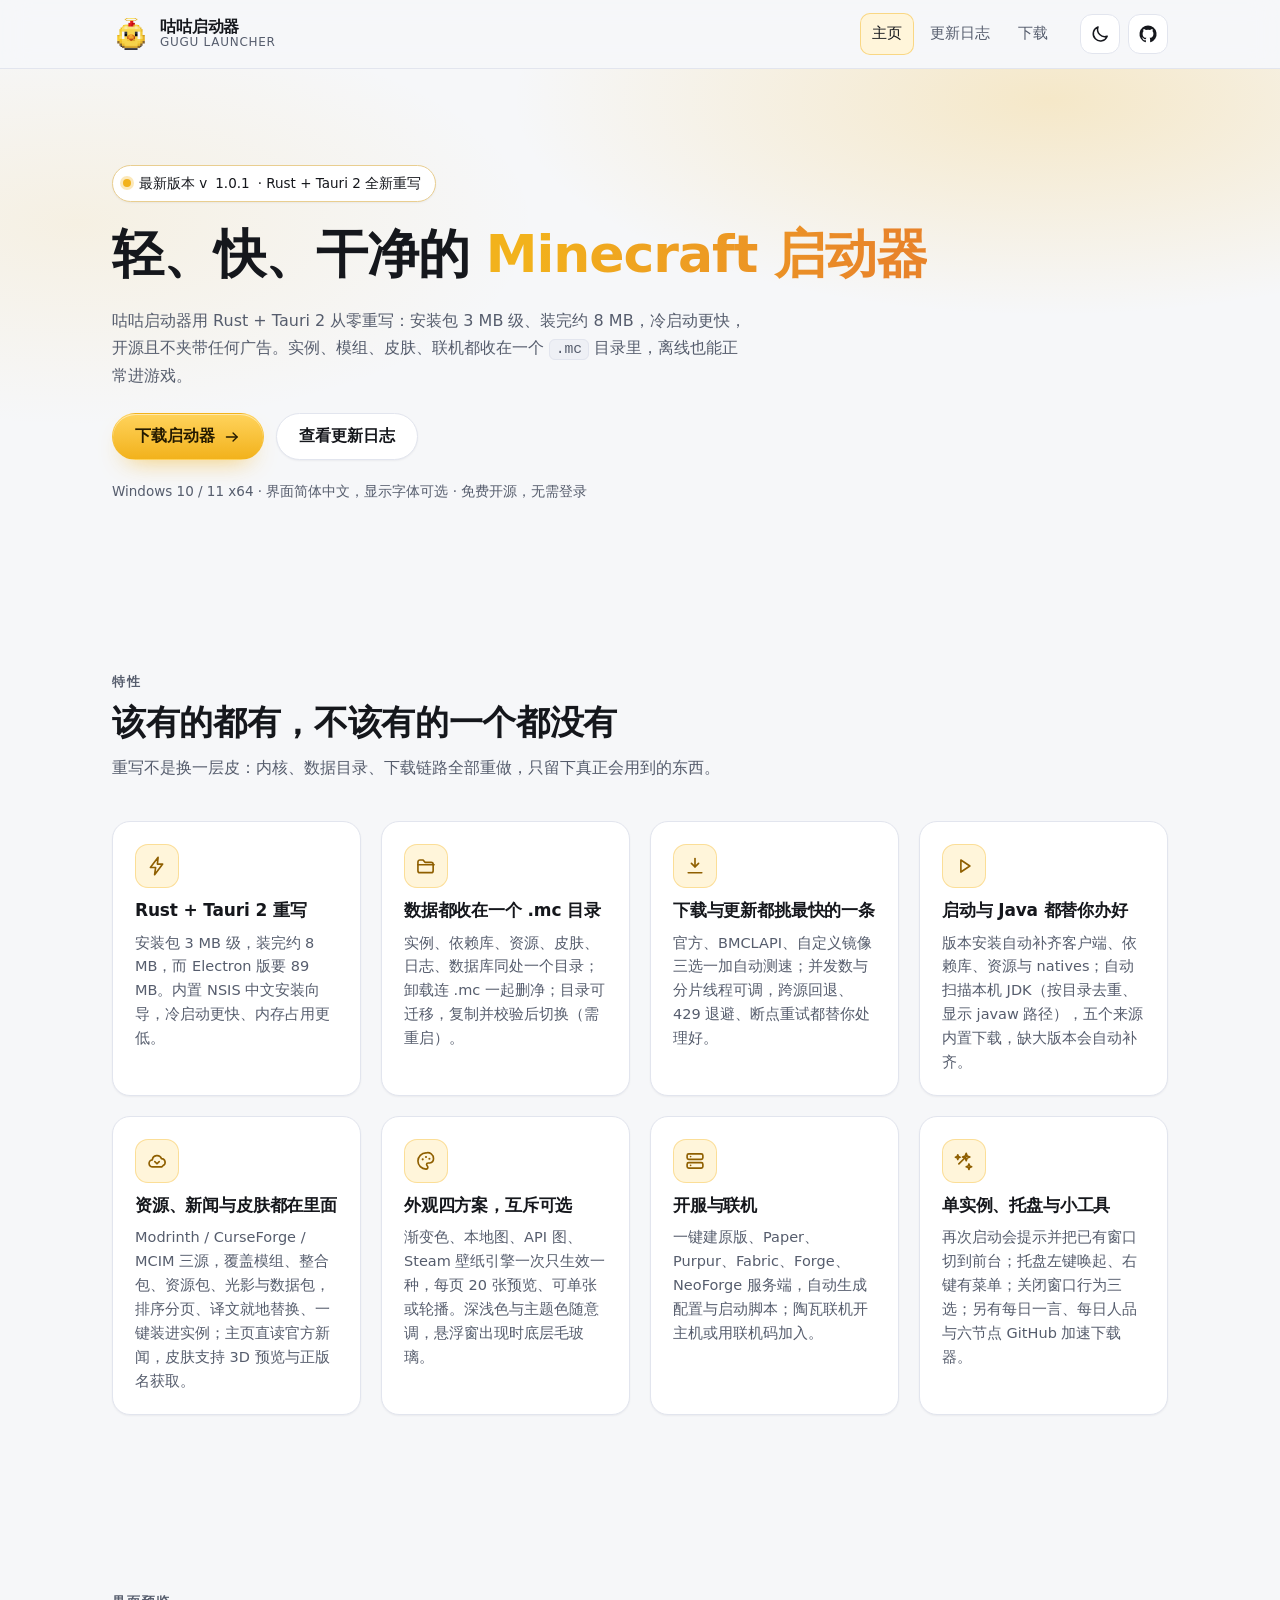
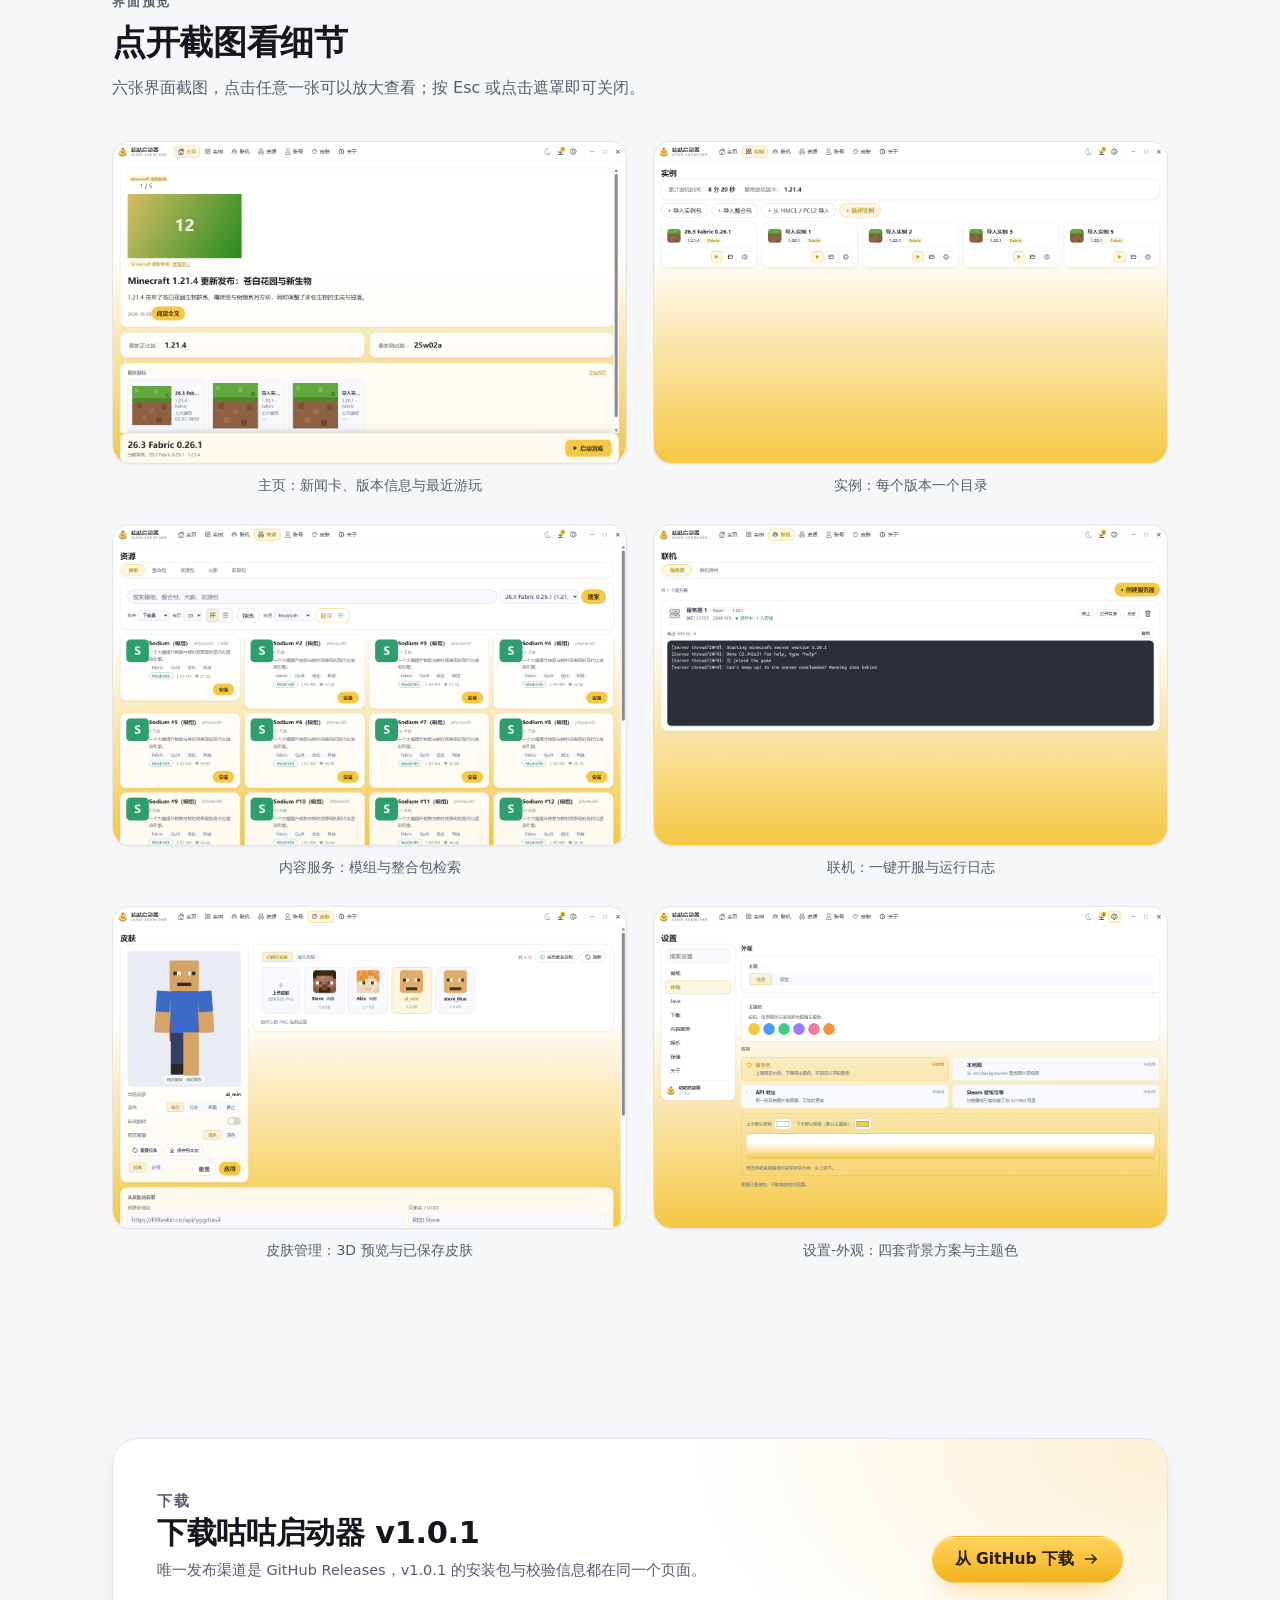
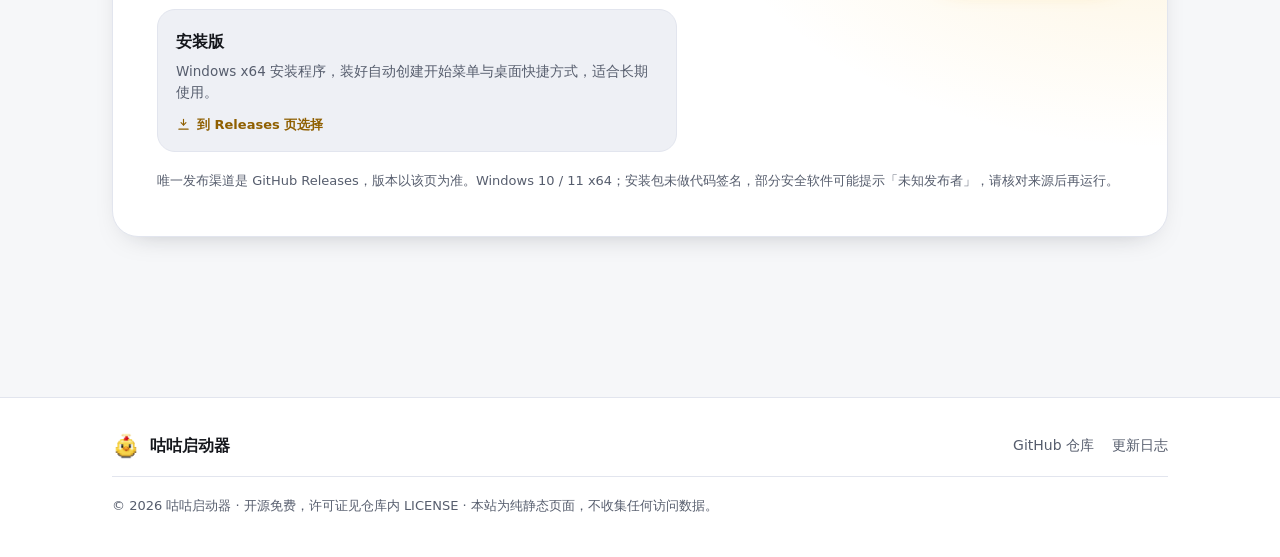
==== commit 57dd59a4: "1.0.1" ====
--- a/index.html
+++ b/index.html
@@ -47,7 +47,7 @@
   <main id="main">
     <section class="hero" id="top">
       <div class="container hero-inner">
-        <p class="pill"><span class="pill-dot" aria-hidden="true"></span>最新版本 v<span data-version>1.0.0</span> · Rust + Tauri 2 全新重写</p>
+        <p class="pill"><span class="pill-dot" aria-hidden="true"></span>最新版本 v<span data-version>1.0.1</span> · Rust + Tauri 2 全新重写</p>
         <h1>轻、快、干净的 <span>Minecraft 启动器</span></h1>
         <p class="hero-sub">咕咕启动器用 Rust + Tauri 2 从零重写：安装包 3 MB 级、装完约 8 MB，冷启动更快，开源且不夹带任何广告。实例、模组、皮肤、联机都收在一个 <code>.mc</code> 目录里，离线也能正常进游戏。</p>
         <div class="hero-actions">
@@ -164,8 +164,8 @@
           <div class="download-head">
             <div>
               <p class="eyebrow">下载</p>
-              <h2>下载咕咕启动器 v<span data-version>1.0.0</span></h2>
-              <p>唯一发布渠道是 GitHub Releases，v1.0.0 的安装包与校验信息都在同一个页面。</p>
+              <h2>下载咕咕启动器 v<span data-version>1.0.1</span></h2>
+              <p>唯一发布渠道是 GitHub Releases，v1.0.1 的安装包与校验信息都在同一个页面。</p>
             </div>
             <a class="btn btn-primary" href="https://github.com/JIJIGUOWANG123/Gugu-Launcher/releases/latest" target="_blank" rel="noopener noreferrer">从 GitHub 下载<svg viewBox="0 0 24 24" fill="none" stroke="currentColor" stroke-width="1.8" stroke-linecap="round" stroke-linejoin="round" aria-hidden="true" focusable="false"><path d="M4.6 12h14.2"/><path d="m13.4 6.6 5.4 5.4-5.4 5.4"/></svg></a>
           </div>
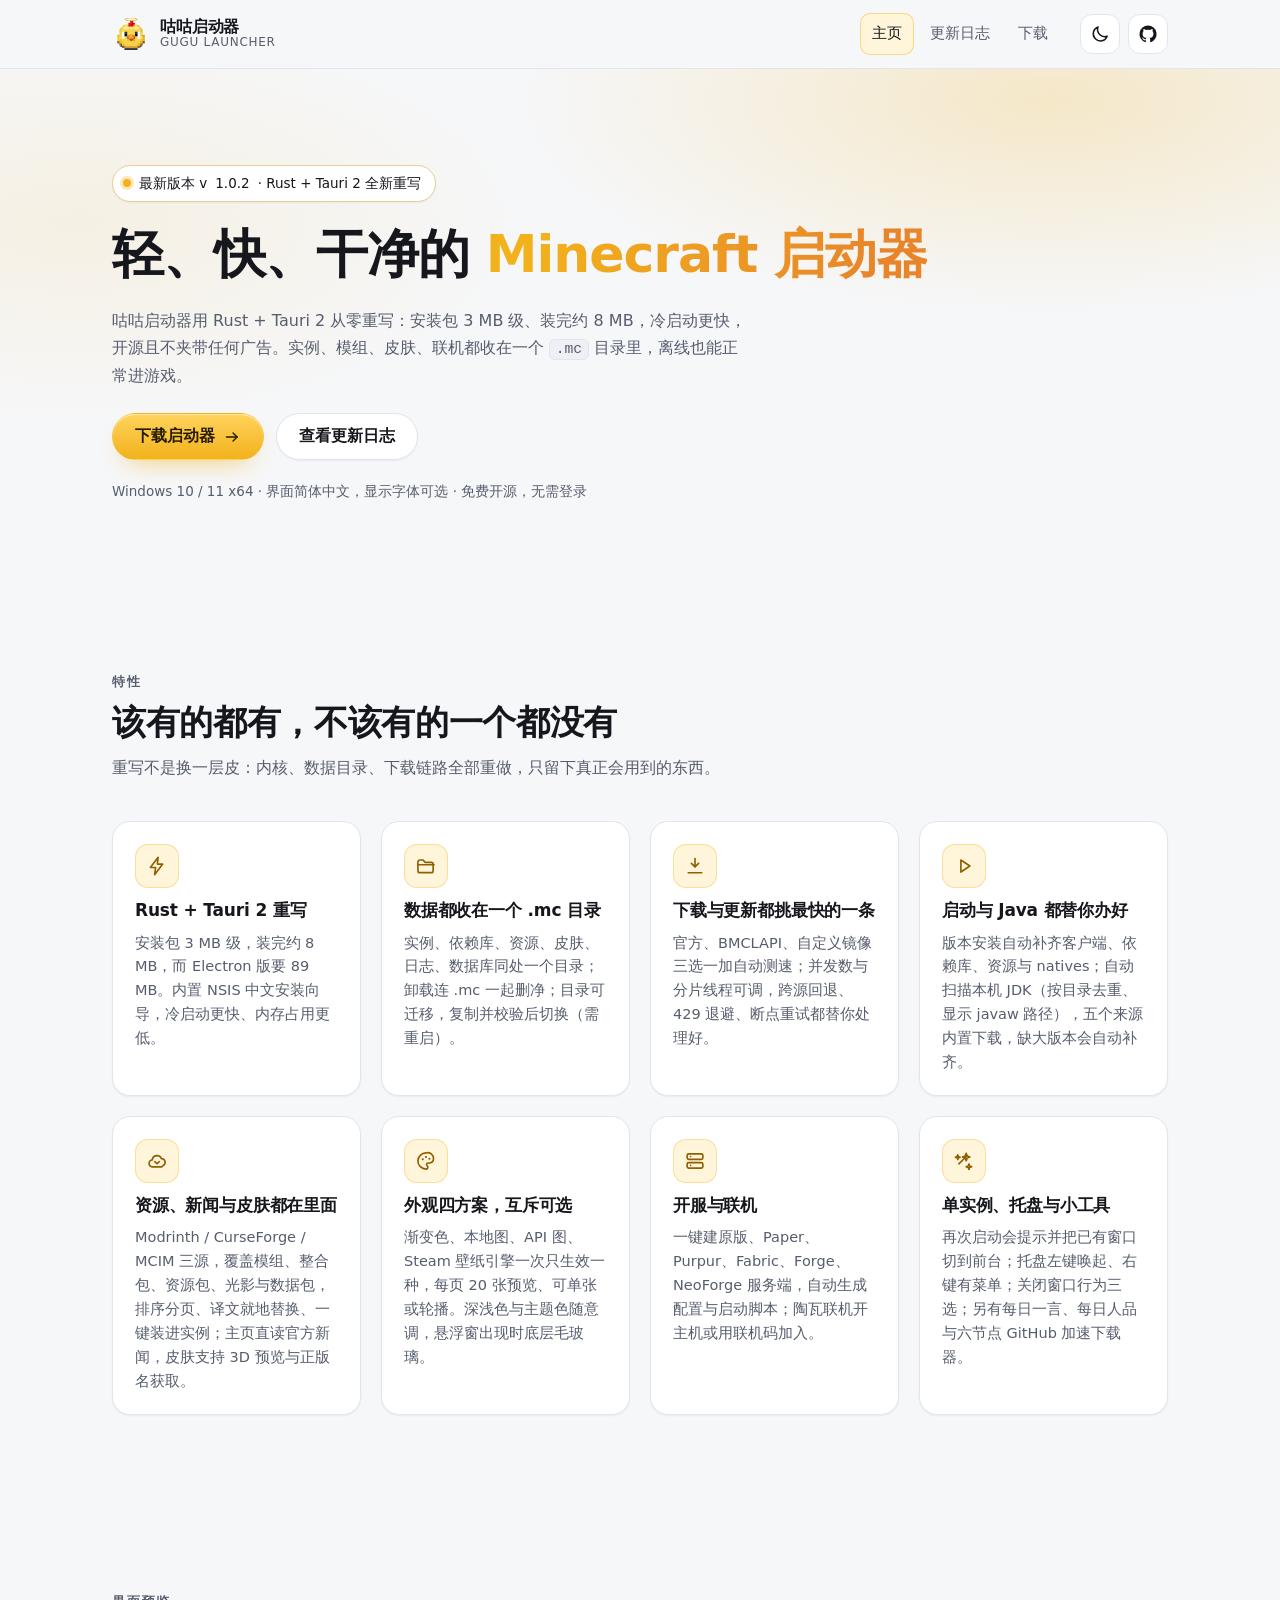
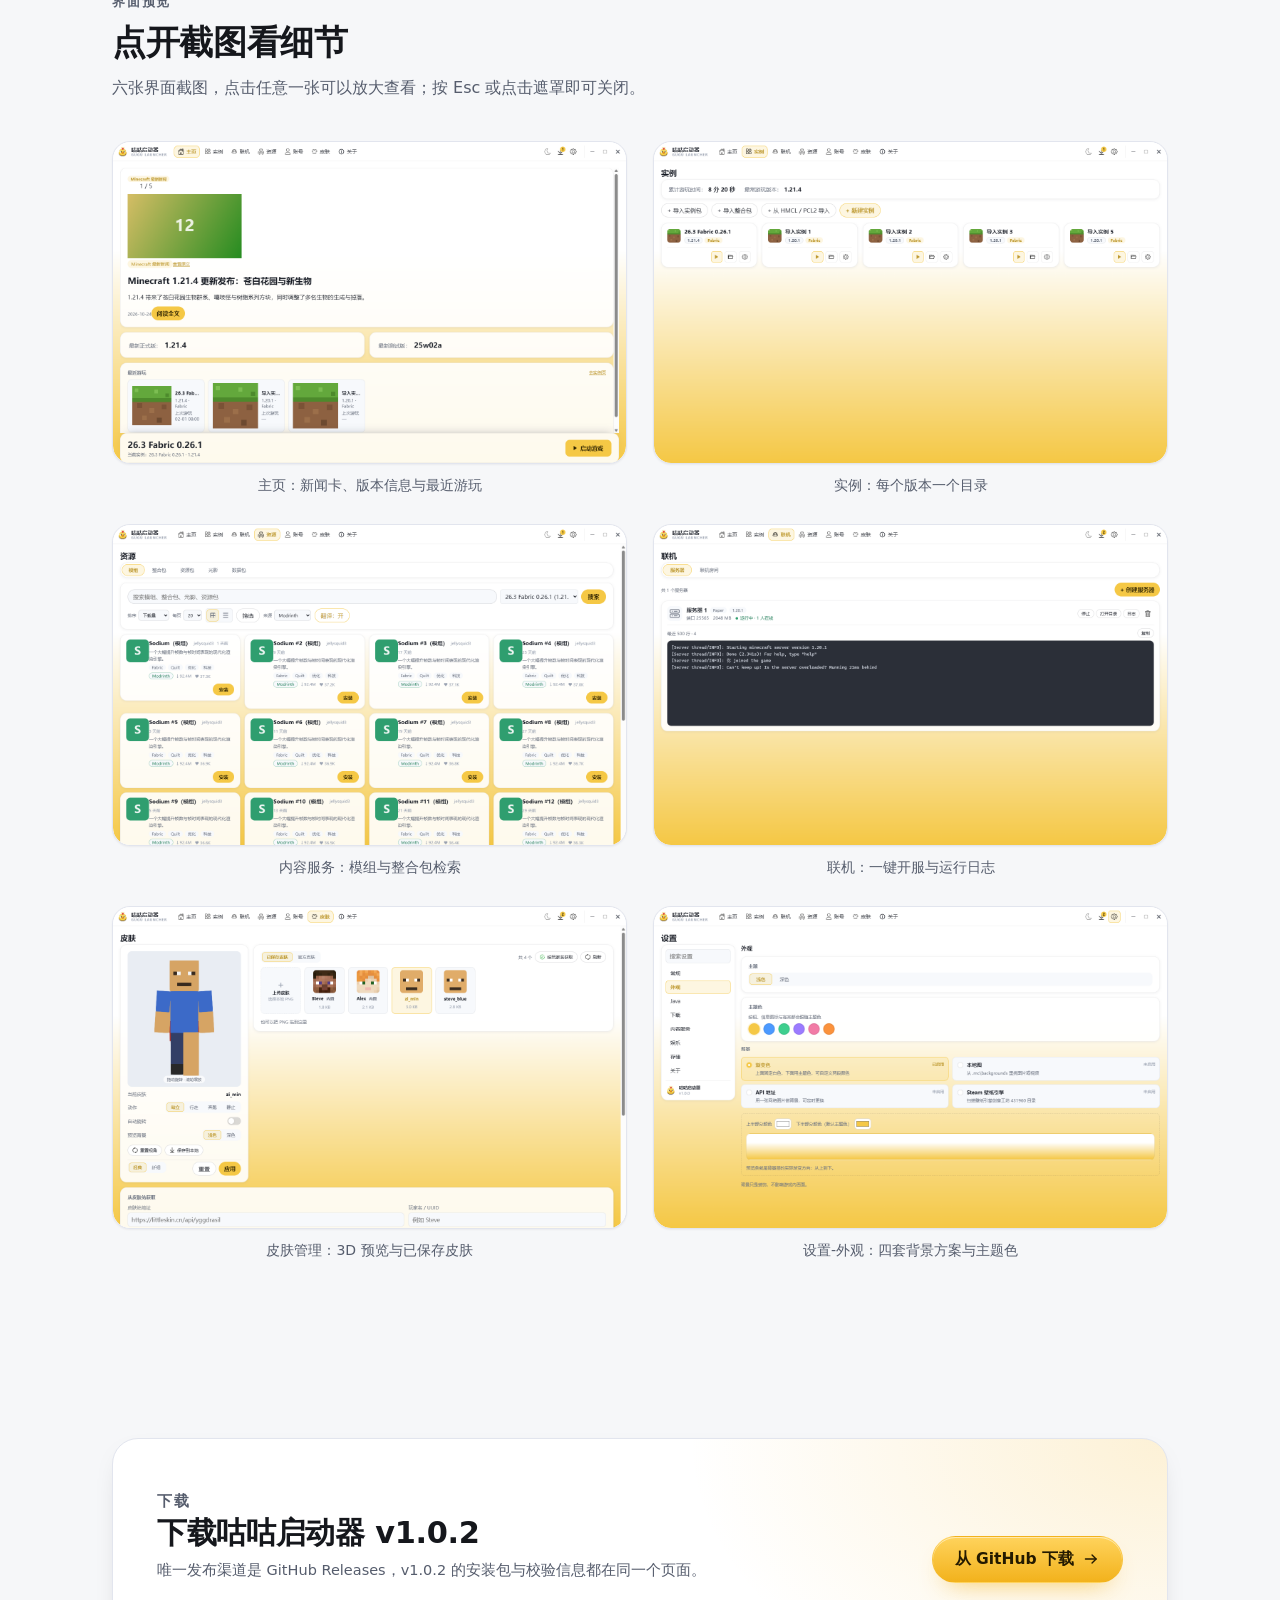
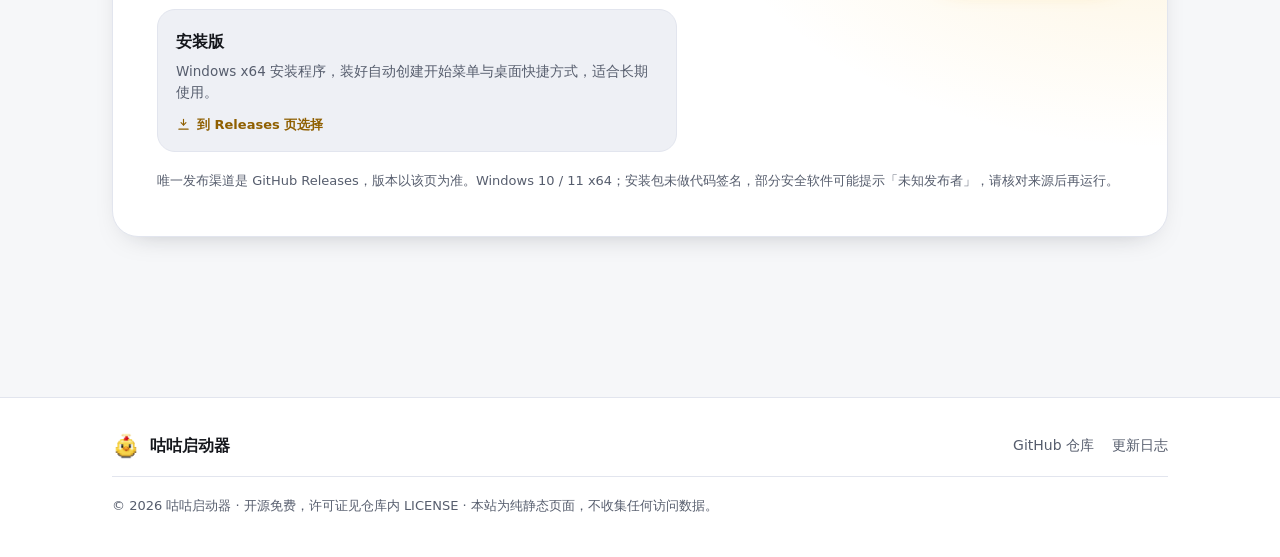
==== commit 039f679e: "asd" ====
--- a/index.html
+++ b/index.html
@@ -47,7 +47,7 @@
   <main id="main">
     <section class="hero" id="top">
       <div class="container hero-inner">
-        <p class="pill"><span class="pill-dot" aria-hidden="true"></span>最新版本 v<span data-version>1.0.1</span> · Rust + Tauri 2 全新重写</p>
+        <p class="pill"><span class="pill-dot" aria-hidden="true"></span>最新版本 v<span data-version>1.0.2</span> · Rust + Tauri 2 全新重写</p>
         <h1>轻、快、干净的 <span>Minecraft 启动器</span></h1>
         <p class="hero-sub">咕咕启动器用 Rust + Tauri 2 从零重写：安装包 3 MB 级、装完约 8 MB，冷启动更快，开源且不夹带任何广告。实例、模组、皮肤、联机都收在一个 <code>.mc</code> 目录里，离线也能正常进游戏。</p>
         <div class="hero-actions">
@@ -164,8 +164,8 @@
           <div class="download-head">
             <div>
               <p class="eyebrow">下载</p>
-              <h2>下载咕咕启动器 v<span data-version>1.0.1</span></h2>
-              <p>唯一发布渠道是 GitHub Releases，v1.0.1 的安装包与校验信息都在同一个页面。</p>
+              <h2>下载咕咕启动器 v<span data-version>1.0.2</span></h2>
+              <p>唯一发布渠道是 GitHub Releases，v1.0.2 的安装包与校验信息都在同一个页面。</p>
             </div>
             <a class="btn btn-primary" href="https://github.com/JIJIGUOWANG123/Gugu-Launcher/releases/latest" target="_blank" rel="noopener noreferrer">从 GitHub 下载<svg viewBox="0 0 24 24" fill="none" stroke="currentColor" stroke-width="1.8" stroke-linecap="round" stroke-linejoin="round" aria-hidden="true" focusable="false"><path d="M4.6 12h14.2"/><path d="m13.4 6.6 5.4 5.4-5.4 5.4"/></svg></a>
           </div>
